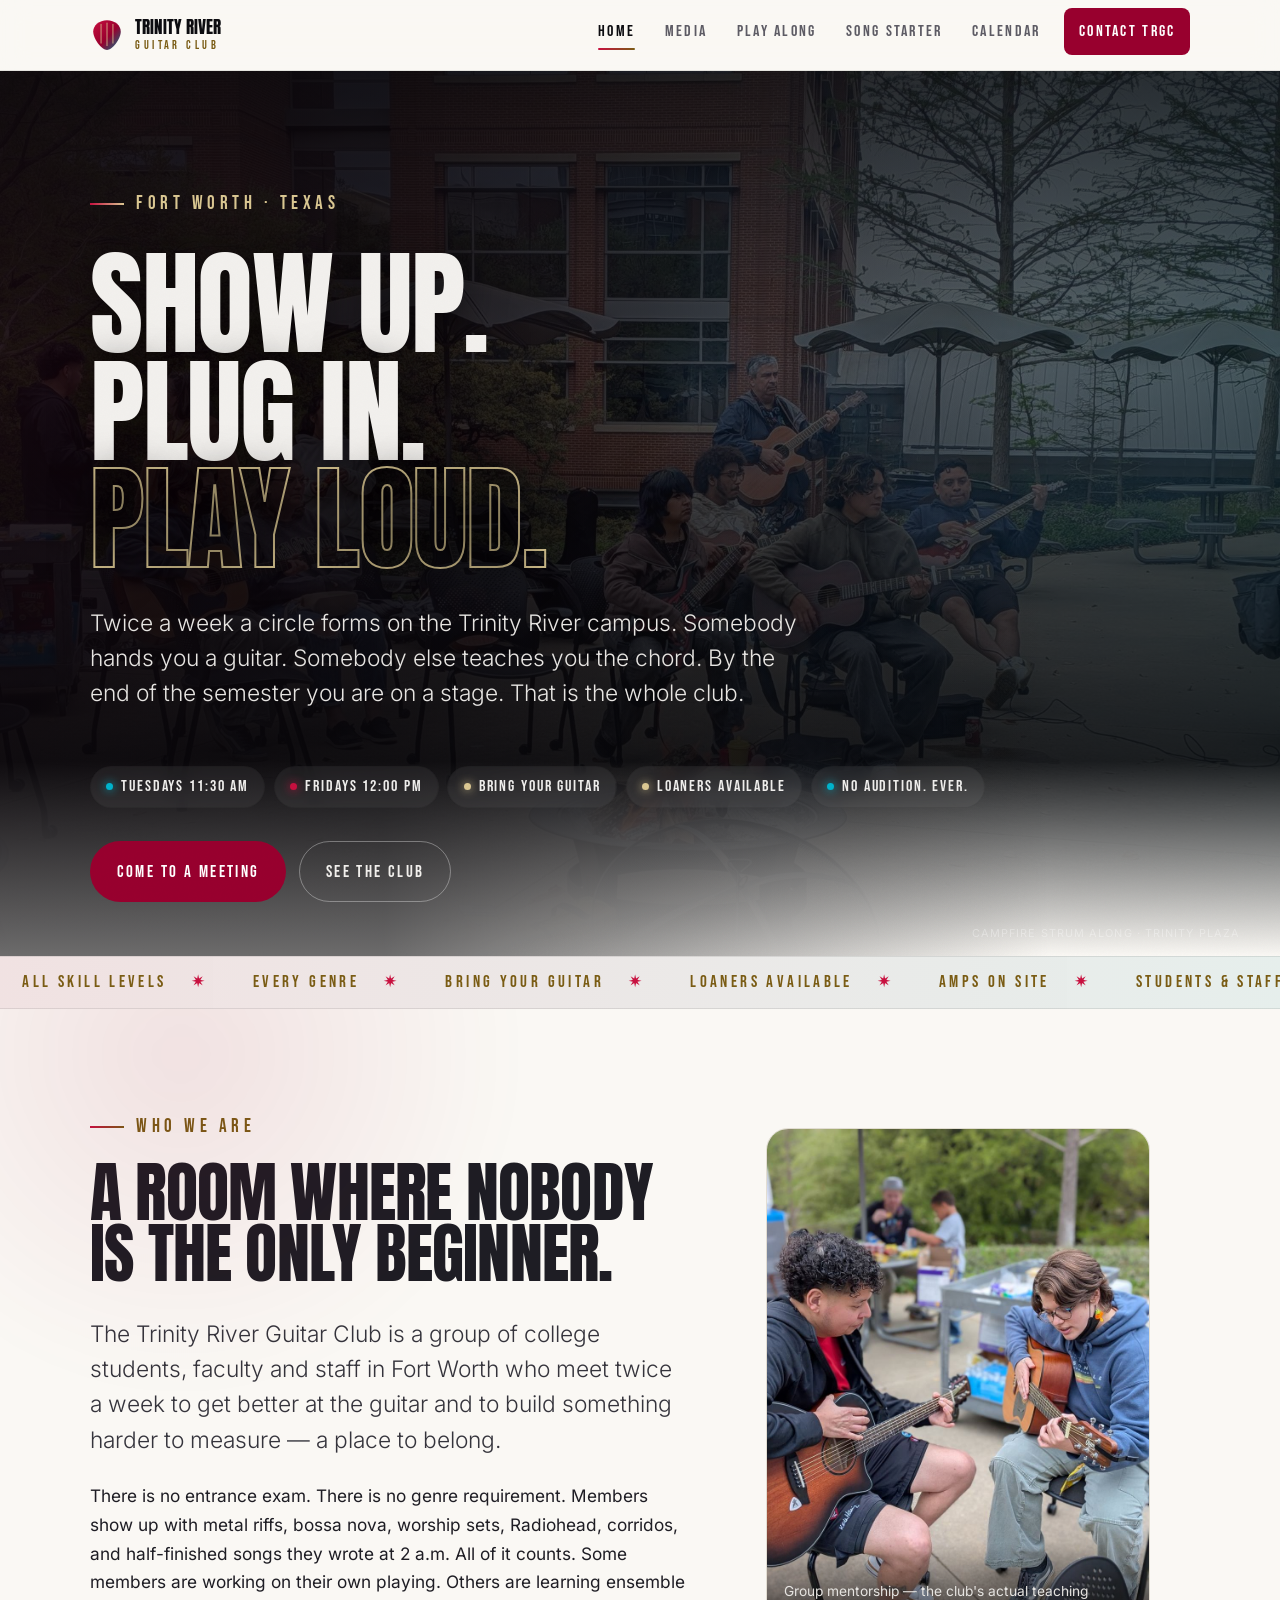
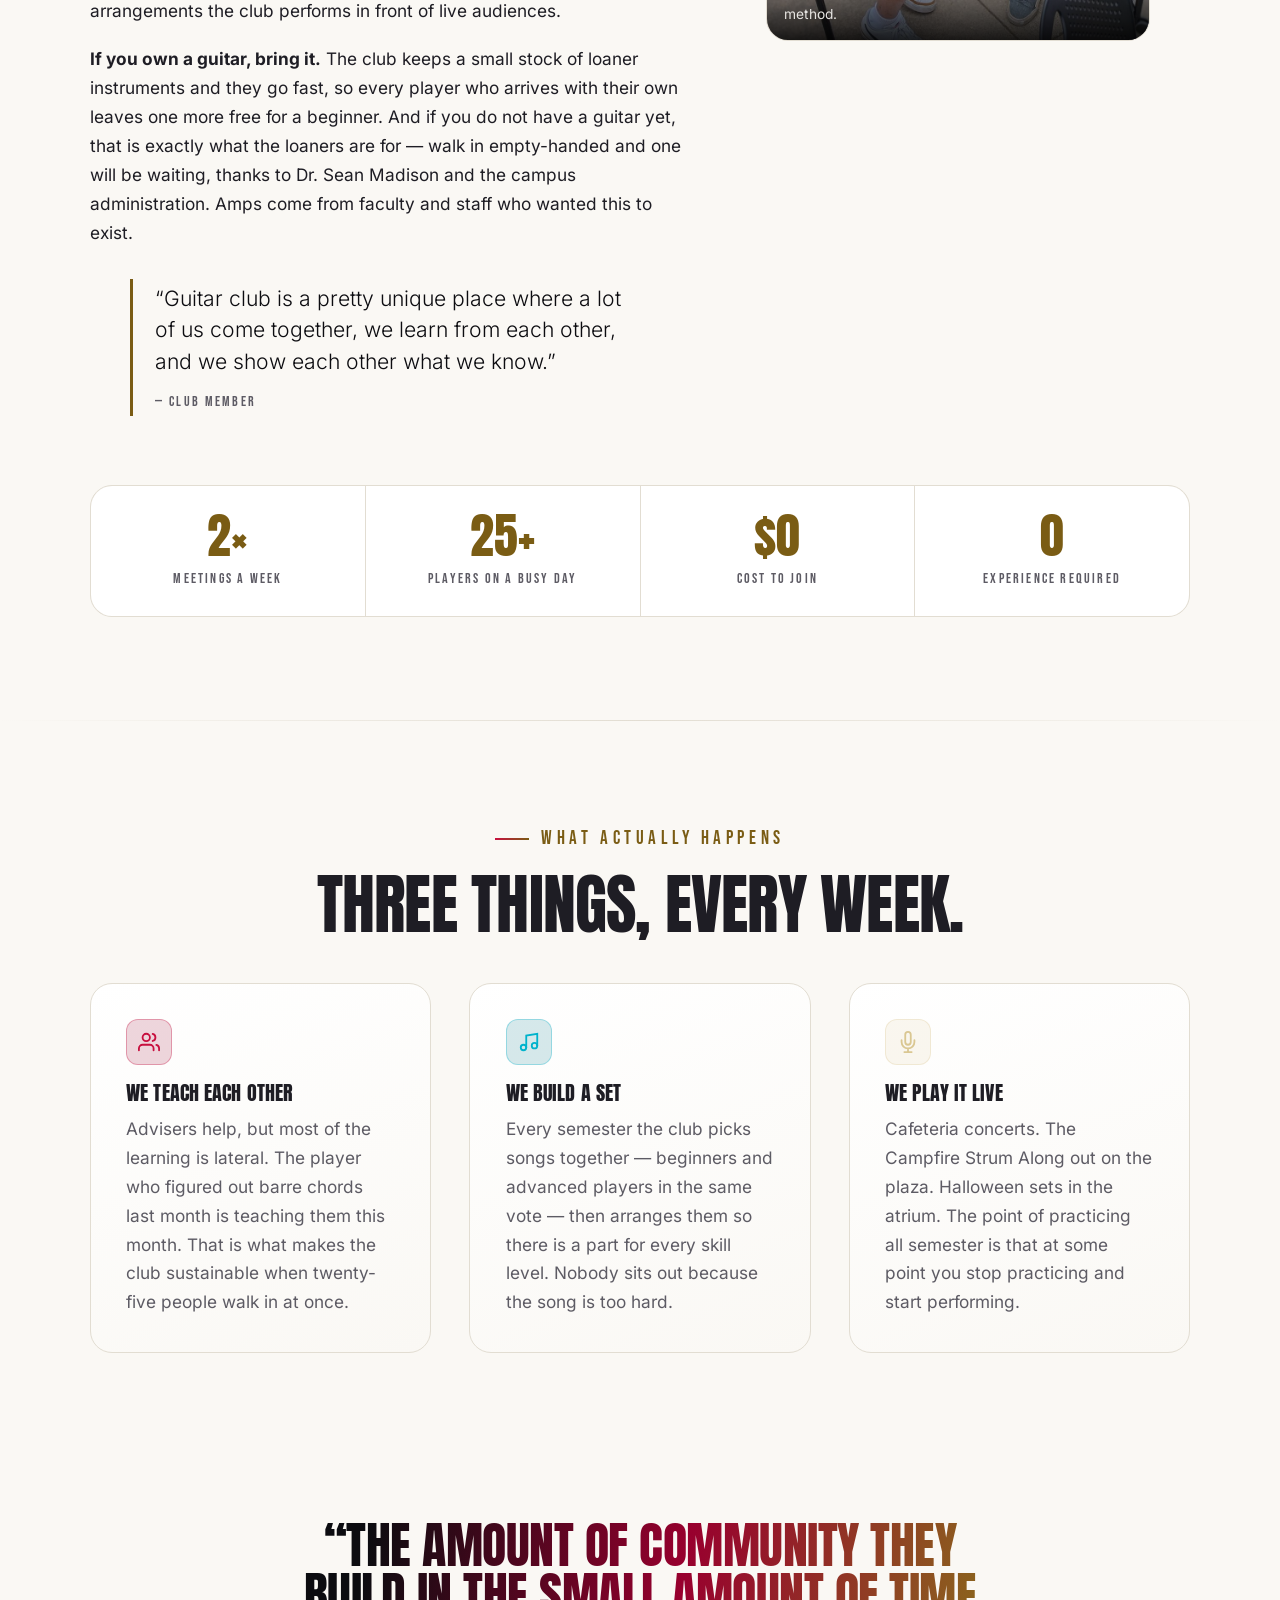
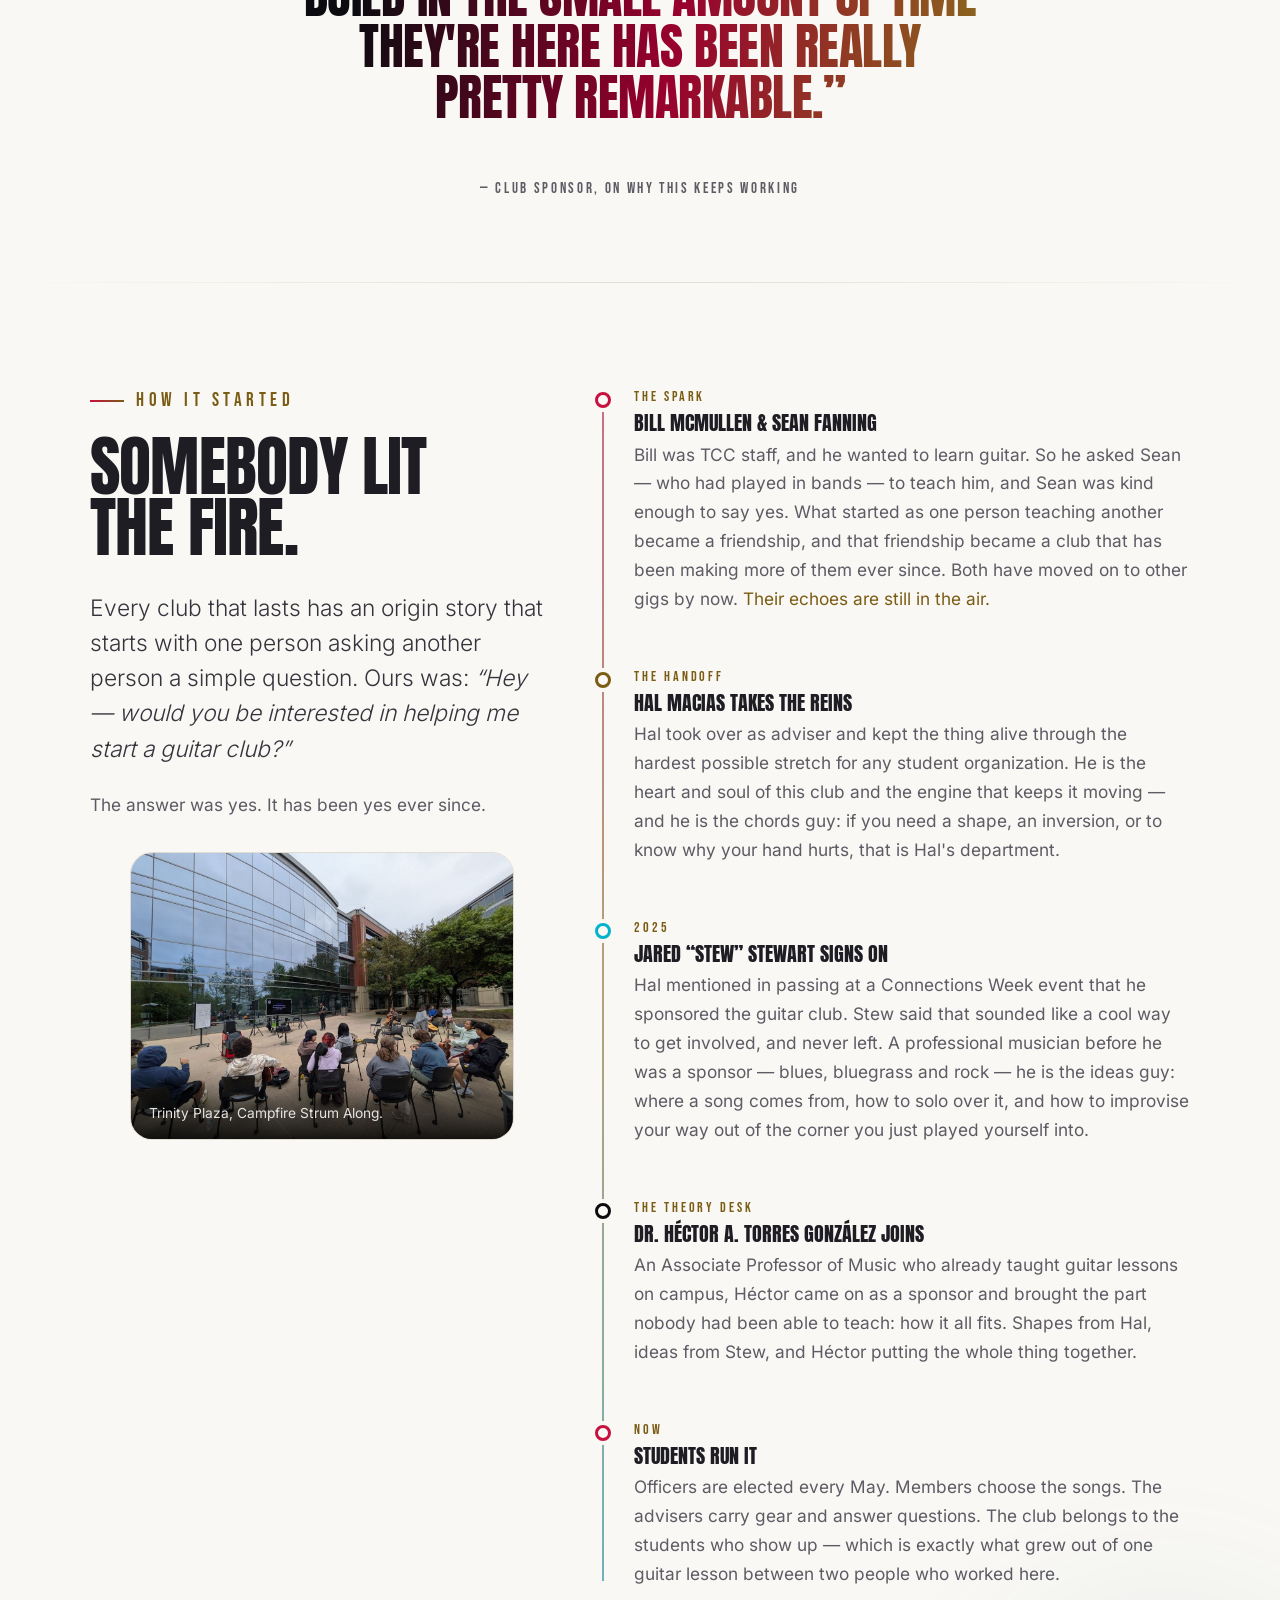
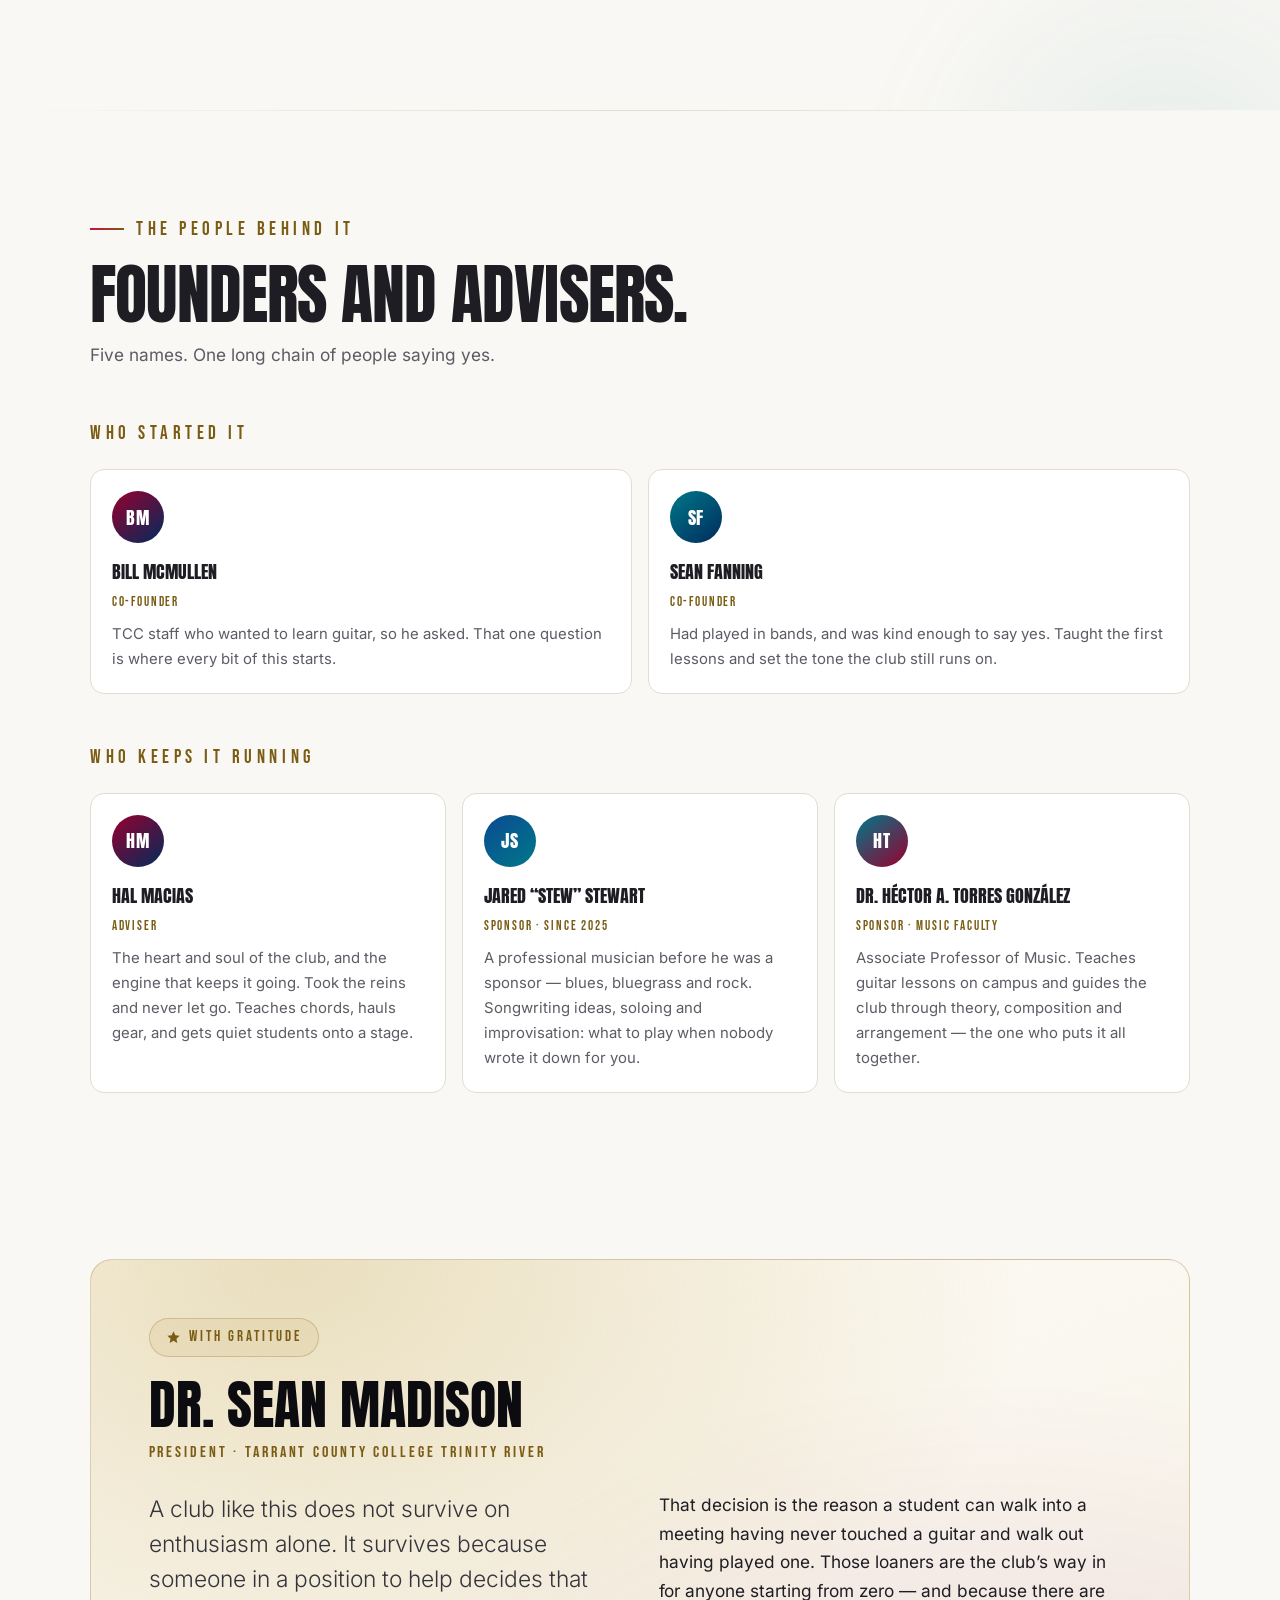
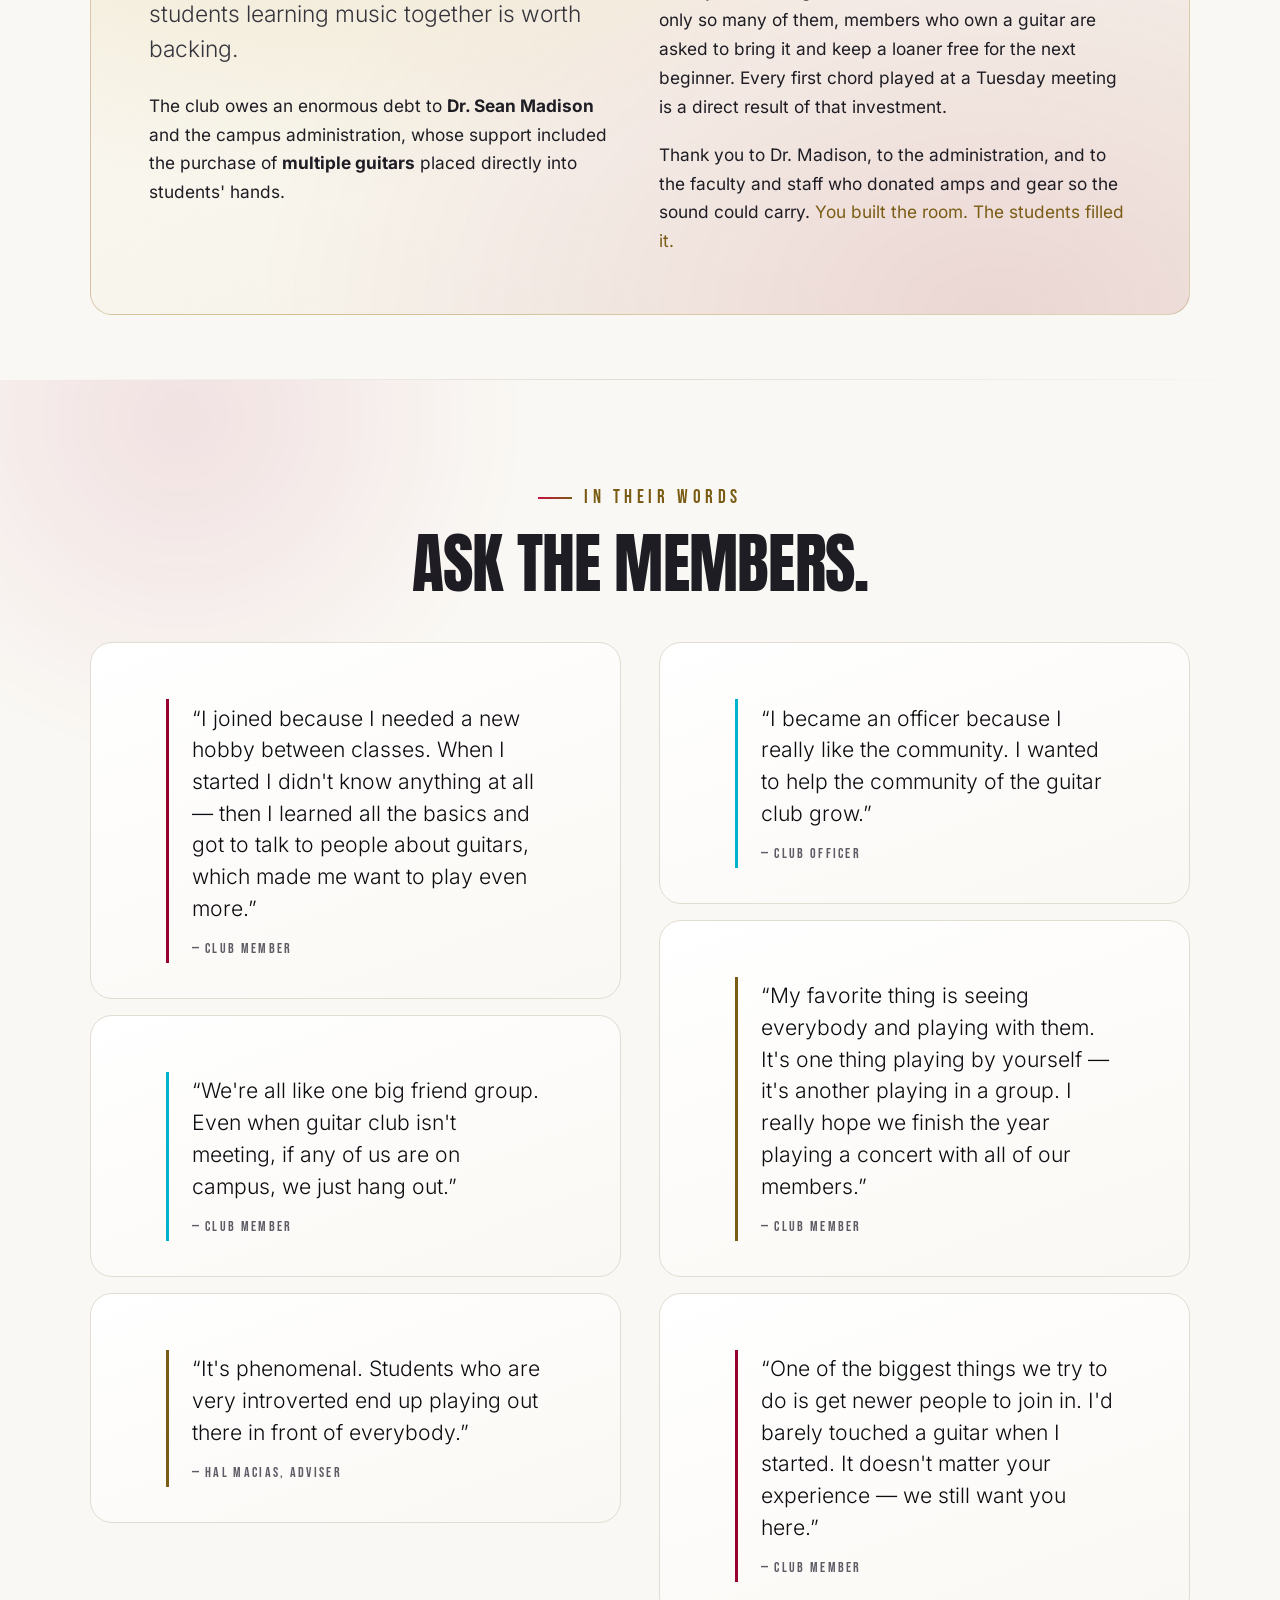
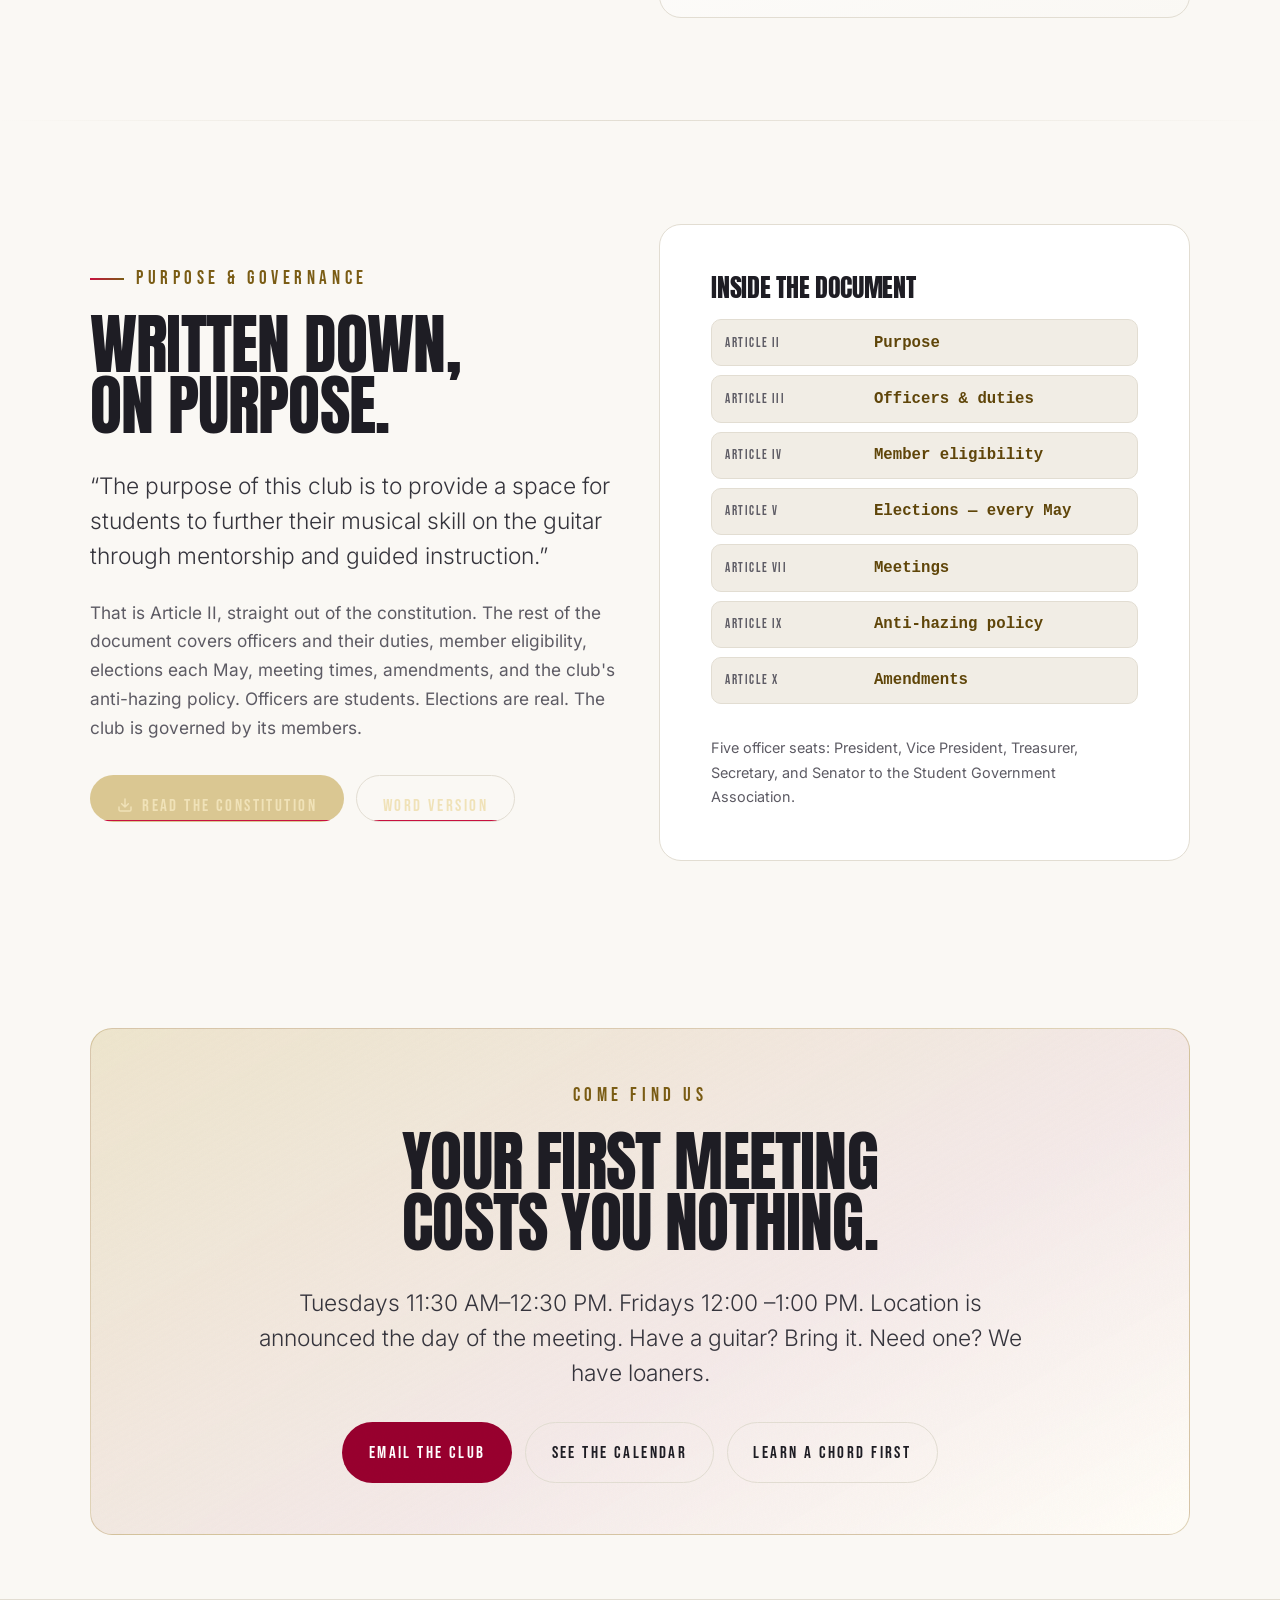
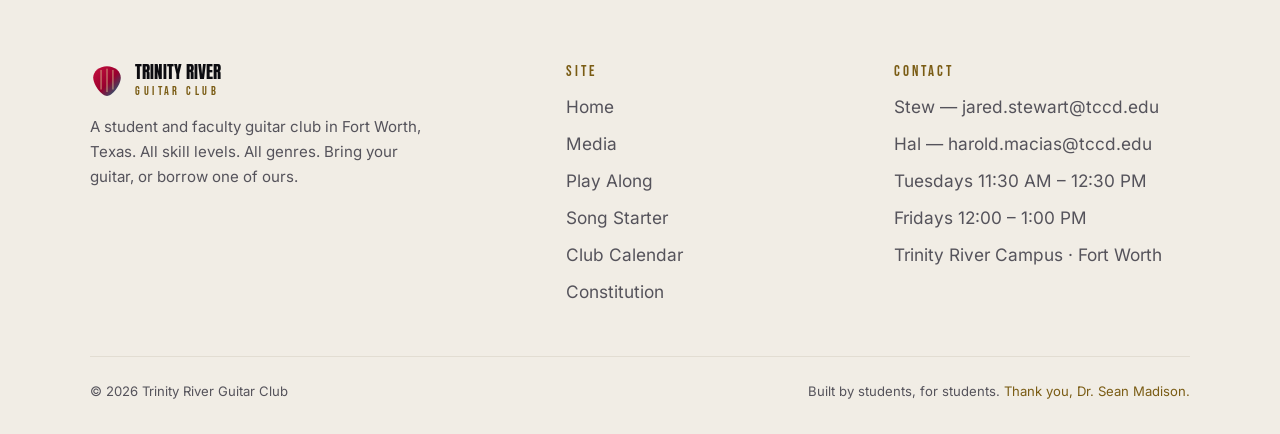
==== index.html @ 03f3a2d7 "Add files via upload" ====
<!DOCTYPE html>
<html lang="en" data-theme="daylight">
<head>
<meta charset="utf-8">
<meta name="viewport" content="width=device-width, initial-scale=1">
<title>Trinity River Guitar Club — Fort Worth, TX</title>
<meta name="description" content="A Fort Worth college guitar club built on community. Two meetings a week, every skill level and every genre welcome. Bring your guitar if you have one; loaners available if you do not. Show up. Plug in. Play.">
<meta name="theme-color" content="#0a0a0c">
<link rel="canonical" href="https://trinityriverguitarclub.com/">
<meta property="og:type" content="website">
<meta property="og:title" content="Trinity River Guitar Club">
<meta property="og:description" content="Show up. Plug in. Play. All skill levels, all genres. Bring your guitar, or borrow one of ours.">
<meta property="og:image" content="https://trinityriverguitarclub.com/hero.jpg">
<meta property="og:url" content="https://trinityriverguitarclub.com/">
<meta name="twitter:card" content="summary_large_image">
<link rel="icon" href="favicon.svg" type="image/svg+xml">
<link rel="preload" href="anton-latin-400-normal.woff2" as="font" type="font/woff2" crossorigin>
<link rel="preload" href="inter-latin-400-normal.woff2" as="font" type="font/woff2" crossorigin>
<link rel="stylesheet" href="site.css">
<script type="application/ld+json">
{
  "@context":"https://schema.org",
  "@type":"Organization",
  "name":"Trinity River Guitar Club",
  "alternateName":"TRGC",
  "url":"https://trinityriverguitarclub.com/",
  "email":"jared.stewart@tccd.edu",
  "areaServed":"Fort Worth, Texas",
  "description":"A student and faculty guitar club in Fort Worth, Texas that meets twice weekly to build community and guitar skills."
}
</script>
</head>
<body>
<a class="skip" href="#main">Skip to content</a>

<header class="site-head">
  <div class="wrap nav">
    <a class="brand" href="index.html" aria-label="Trinity River Guitar Club home">
      <svg class="brand__mark" viewBox="0 0 40 40" aria-hidden="true">
        <defs><linearGradient id="pk" x1="0" y1="0" x2="1" y2="1">
          <stop offset="0%" stop-color="#c8103f"/><stop offset="55%" stop-color="#98002e"/><stop offset="100%" stop-color="#00788a"/>
        </linearGradient></defs>
        <path d="M20 2.5c9.2 0 16.2 6 16.2 13.3 0 9.2-10.3 21.7-16.2 21.7S3.8 25 3.8 15.8C3.8 8.5 10.8 2.5 20 2.5z" fill="url(#pk)"/>
        <g stroke="#dac792" stroke-width="1.1" opacity=".85">
          <line x1="13" y1="7" x2="13" y2="30"/><line x1="20" y1="5.5" x2="20" y2="33"/><line x1="27" y1="7" x2="27" y2="30"/>
        </g>
      </svg>
      <span class="brand__txt">
        <span class="brand__name">Trinity River</span>
        <span class="brand__sub">Guitar Club</span>
      </span>
    </a>

    <button class="nav__toggle" aria-expanded="false" aria-controls="primary-nav" aria-label="Menu">
      <span></span><span></span><span></span>
    </button>

    <ul class="nav__links" id="primary-nav">
      <li><a href="index.html" aria-current="page">Home</a></li>
      <li><a href="media.html">Media</a></li>
      <li><a href="play-along.html">Play Along</a></li>
      <li><a href="progressions.html">Song Starter</a></li>
      <li><a href="calendar.html">Calendar</a></li>
      <li class="nav__cta"><a class="btn btn--sm" href="mailto:jared.stewart@tccd.edu?subject=Trinity%20River%20Guitar%20Club">Contact TRGC</a></li>
    </ul>
  </div>
</header>

<main id="main">

<!-- ===================== HERO ===================== -->
<section class="hero grain">
  <div class="hero__media">
    <img src="hero.jpg" alt="Students seated in a circle around a fire pit on campus, playing acoustic and electric guitars together" fetchpriority="high" width="2200" height="1650">
  </div>
  <div class="hero__scrim"></div>
  <div class="wrap hero__inner">
    <p class="eyebrow">Fort Worth · Texas</p>
    <h1 class="display d1">Show up.<br>Plug in.<br><span class="stroke">Play loud.</span></h1>
    <p class="lede hero__sub">
      Twice a week a circle forms on the Trinity River campus. Somebody hands you a guitar.
      Somebody else teaches you the chord. By the end of the semester
      you are on a stage. That is the whole club.
    </p>
    <div class="hero__meta">
      <span class="chip"><span class="chip__dot"></span>Tuesdays 11:30&nbsp;AM</span>
      <span class="chip"><span class="chip__dot chip__dot--crimson"></span>Fridays 12:00&nbsp;PM</span>
      <span class="chip"><span class="chip__dot chip__dot--sand"></span>Bring your guitar</span>
      <span class="chip"><span class="chip__dot chip__dot--sand"></span>Loaners available</span>
      <span class="chip"><span class="chip__dot"></span>No audition. Ever.</span>
    </div>
    <div class="btn-row hero__cta">
      <a class="btn" href="mailto:jared.stewart@tccd.edu?subject=I%20want%20to%20join%20the%20Guitar%20Club&amp;body=Hey%20TRGC%20%E2%80%94%20I%27d%20like%20to%20come%20to%20a%20meeting.%0A%0AName%3A%0AWhat%20I%20play%20(if%20anything)%3A">Come to a meeting</a>
      <a class="btn btn--ghost" href="media.html">See the club</a>
    </div>
  </div>
  <span class="hero__credit">Campfire Strum Along · Trinity Plaza</span>
</section>

<div class="ticker" aria-hidden="true">
  <div class="ticker__track">
    <span>All skill levels</span><span>Every genre</span><span>Bring your guitar</span><span>Loaners available</span><span>Amps on site</span>
    <span>Students &amp; staff</span><span>Live shows every semester</span><span>Zero experience required</span><span>Free to join</span>
    <span>All skill levels</span><span>Every genre</span><span>Bring your guitar</span><span>Loaners available</span><span>Amps on site</span>
    <span>Students &amp; staff</span><span>Live shows every semester</span><span>Zero experience required</span><span>Free to join</span>
  </div>
</div>

<!-- ===================== WHO WE ARE ===================== -->
<section class="pad glow-crimson">
  <div class="wrap">
    <div class="grid grid-3-2" style="align-items:start">
      <div class="reveal prose">
        <p class="eyebrow">Who we are</p>
        <h2 class="display d2">A room where nobody<br>is the only beginner.</h2>
        <p class="lede mt2">
          The Trinity River Guitar Club is a group of college students, faculty and staff in Fort Worth
          who meet twice a week to get better at the guitar and to build something harder to
          measure — a place to belong.
        </p>
        <p>
          There is no entrance exam. There is no genre requirement. Members show up with metal riffs,
          bossa nova, worship sets, Radiohead, corridos, and half-finished songs they wrote at 2&nbsp;a.m.
          All of it counts. Some members are working on their own playing. Others are learning ensemble
          arrangements the club performs in front of live audiences.
        </p>
        <p>
          <strong>If you own a guitar, bring it.</strong> The club keeps a small stock of loaner
          instruments and they go fast, so every player who arrives with their own leaves one more
          free for a beginner. And if you do not have a guitar yet, that is exactly what the loaners
          are for — walk in empty-handed and one will be waiting, thanks to Dr.&nbsp;Sean Madison and
          the campus administration. Amps come from faculty and staff who wanted this to exist.
        </p>
        <blockquote class="quote quote--sand mt2">
          “Guitar club is a pretty unique place where a lot of us come together, we learn from each other,
          and we show each other what we know.”
          <cite>— Club member</cite>
        </blockquote>
      </div>

      <div class="reveal dly1">
        <figure class="figure figure--tall sticky-md">
          <img src="story-teach.jpg" alt="Two students sitting side by side, one showing the other a chord shape on an acoustic guitar" loading="lazy" width="1050" height="1400">
          <figcaption>Group mentorship — the club's actual teaching method.</figcaption>
        </figure>
      </div>
    </div>

    <div class="stats mt3 reveal">
      <div class="stat"><div class="stat__num">2×</div><div class="stat__lbl">Meetings a week</div></div>
      <div class="stat"><div class="stat__num">25+</div><div class="stat__lbl">Players on a busy day</div></div>
      <div class="stat"><div class="stat__num">$0</div><div class="stat__lbl">Cost to join</div></div>
      <div class="stat"><div class="stat__num">0</div><div class="stat__lbl">Experience required</div></div>
    </div>
  </div>
</section>

<hr class="rule">

<!-- ===================== WHAT HAPPENS ===================== -->
<section class="pad">
  <div class="wrap">
    <div class="center reveal" style="max-width:64ch;margin-inline:auto">
      <p class="eyebrow eyebrow--center">What actually happens</p>
      <h2 class="display d2">Three things, every week.</h2>
    </div>

    <div class="grid grid-3 mt3">
      <article class="card reveal">
        <div class="card__ico" aria-hidden="true">
          <svg width="22" height="22" viewBox="0 0 24 24" fill="none" stroke="currentColor" stroke-width="2" stroke-linecap="round"><path d="M17 21v-2a4 4 0 0 0-4-4H5a4 4 0 0 0-4 4v2"/><circle cx="9" cy="7" r="4"/><path d="M23 21v-2a4 4 0 0 0-3-3.87M16 3.13a4 4 0 0 1 0 7.75"/></svg>
        </div>
        <h3>We teach each other</h3>
        <p class="dim">
          Advisers help, but most of the learning is lateral. The player who figured out barre chords
          last month is teaching them this month. That is what makes the club sustainable when
          twenty-five people walk in at once.
        </p>
      </article>

      <article class="card reveal dly1">
        <div class="card__ico card__ico--teal" aria-hidden="true">
          <svg width="22" height="22" viewBox="0 0 24 24" fill="none" stroke="currentColor" stroke-width="2" stroke-linecap="round"><path d="M9 18V5l12-2v13"/><circle cx="6" cy="18" r="3"/><circle cx="18" cy="16" r="3"/></svg>
        </div>
        <h3>We build a set</h3>
        <p class="dim">
          Every semester the club picks songs together — beginners and advanced players in the same
          vote — then arranges them so there is a part for every skill level. Nobody sits out because
          the song is too hard.
        </p>
      </article>

      <article class="card reveal dly2">
        <div class="card__ico card__ico--sand" aria-hidden="true">
          <svg width="22" height="22" viewBox="0 0 24 24" fill="none" stroke="currentColor" stroke-width="2" stroke-linecap="round"><path d="M12 1a3 3 0 0 0-3 3v8a3 3 0 0 0 6 0V4a3 3 0 0 0-3-3z"/><path d="M19 10v2a7 7 0 0 1-14 0v-2M12 19v4M8 23h8"/></svg>
        </div>
        <h3>We play it live</h3>
        <p class="dim">
          Cafeteria concerts. The Campfire Strum Along out on the plaza. Halloween sets in the atrium.
          The point of practicing all semester is that at some point you stop practicing and start
          performing.
        </p>
      </article>
    </div>
  </div>
</section>

<!-- ===================== PULL QUOTE ===================== -->
<section class="pad-sm">
  <div class="wrap wrap--narrow center reveal">
    <p class="pullquote">
      “The amount of community they build in the small amount of time they're here has been
      really pretty remarkable.”
    </p>
    <p class="dim mt2" style="font-family:var(--font-label);letter-spacing:.18em;text-transform:uppercase;font-size:.92rem">
      — Club sponsor, on why this keeps working
    </p>
  </div>
</section>

<hr class="rule">

<!-- ===================== ORIGIN STORY ===================== -->
<section class="pad glow-teal">
  <div class="wrap">
    <div class="grid grid-2-3" style="align-items:start">
      <div class="reveal">
        <p class="eyebrow">How it started</p>
        <h2 class="display d2">Somebody lit<br>the fire.</h2>
        <p class="lede mt2">
          Every club that lasts has an origin story that starts with one person asking another person
          a simple question. Ours was: <em>“Hey — would you be interested in helping me start a guitar club?”</em>
        </p>
        <p class="dim">
          The answer was yes. It has been yes ever since.
        </p>
        <figure class="figure figure--wide mt2">
          <img src="story-plaza.jpg" alt="Wide view of the guitar club gathered in a circle of chairs outside a glass campus building at dusk" loading="lazy" width="1800" height="1350">
          <figcaption>Trinity Plaza, Campfire Strum Along.</figcaption>
        </figure>
      </div>

      <div class="reveal dly1">
        <ol class="timeline">
          <li>
            <span class="timeline__yr">The spark</span>
            <h3>Bill McMullen &amp; Sean Fanning</h3>
            <p class="dim">
              Bill was TCC staff, and he wanted to learn guitar. So he asked Sean — who had played
              in bands — to teach him, and Sean was kind enough to say yes. What started as one person
              teaching another became a friendship, and that friendship became a club that has been
              making more of them ever since. Both have moved on to other gigs by now.
              <span class="sand">Their echoes are still in the air.</span>
            </p>
          </li>
          <li>
            <span class="timeline__yr">The handoff</span>
            <h3>Hal Macias takes the reins</h3>
            <p class="dim">
              Hal took over as adviser and kept the thing alive through the hardest possible stretch for
              any student organization. He is the heart and soul of this club and the engine that keeps
              it moving — and he is the chords guy: if you need a shape, an inversion, or to know why
              your hand hurts, that is Hal's department.
            </p>
          </li>
          <li>
            <span class="timeline__yr">2025</span>
            <h3>Jared “Stew” Stewart signs on</h3>
            <p class="dim">
              Hal mentioned in passing at a Connections Week event that he sponsored the guitar club.
              Stew said that sounded like a cool way to get involved, and never left. A professional
              musician before he was a sponsor — blues, bluegrass and rock — he is the ideas guy:
              where a song comes from, how to solo over it, and how to improvise your way out of the
              corner you just played yourself into.
            </p>
          </li>
          <li>
            <span class="timeline__yr">The theory desk</span>
            <h3>Dr. Héctor A. Torres González joins</h3>
            <p class="dim">
              An Associate Professor of Music who already taught guitar lessons on campus, Héctor came
              on as a sponsor and brought the part nobody had been able to teach: how it all fits.
              Shapes from Hal, ideas from Stew, and Héctor putting the whole thing together.
            </p>
          </li>
          <li>
            <span class="timeline__yr">Now</span>
            <h3>Students run it</h3>
            <p class="dim">
              Officers are elected every May. Members choose the songs. The advisers carry gear and
              answer questions. The club belongs to the students who show up — which is exactly what
              grew out of one guitar lesson between two people who worked here.
            </p>
          </li>
        </ol>
      </div>
    </div>
  </div>
</section>

<hr class="rule">

<!-- ===================== PEOPLE ===================== -->
<section class="pad">
  <div class="wrap">
    <div class="reveal" style="max-width:60ch">
      <p class="eyebrow">The people behind it</p>
      <h2 class="display d2">Founders and advisers.</h2>
      <p class="dim mt1">Five names. One long chain of people saying yes.</p>
    </div>

    <p class="eyebrow eyebrow--plain mt3 reveal">Who started it</p>
    <div class="people reveal">
      <div class="person">
        <div class="person__initials">BM</div>
        <div class="person__name">Bill McMullen</div>
        <div class="person__role">Co-founder</div>
        <p>TCC staff who wanted to learn guitar, so he asked. That one question is where every bit of this starts.</p>
      </div>
      <div class="person">
        <div class="person__initials">SF</div>
        <div class="person__name">Sean Fanning</div>
        <div class="person__role">Co-founder</div>
        <p>Had played in bands, and was kind enough to say yes. Taught the first lessons and set the tone the club still runs on.</p>
      </div>
    </div>

    <p class="eyebrow eyebrow--plain mt3 reveal">Who keeps it running</p>
    <div class="people people--3 reveal">
      <div class="person">
        <div class="person__initials">HM</div>
        <div class="person__name">Hal Macias</div>
        <div class="person__role">Adviser</div>
        <p>The heart and soul of the club, and the engine that keeps it going. Took the reins and never let go. Teaches chords, hauls gear, and gets quiet students onto a stage.</p>
      </div>
      <div class="person">
        <div class="person__initials">JS</div>
        <div class="person__name">Jared “Stew” Stewart</div>
        <div class="person__role">Sponsor · since 2025</div>
        <p>A professional musician before he was a sponsor — blues, bluegrass and rock. Songwriting ideas, soloing and improvisation: what to play when nobody wrote it down for you.</p>
      </div>
      <div class="person">
        <div class="person__initials">HT</div>
        <div class="person__name">Dr. Héctor A. Torres González</div>
        <div class="person__role">Sponsor · music faculty</div>
        <p>Associate Professor of Music. Teaches guitar lessons on campus and guides the club through theory, composition and arrangement — the one who puts it all together.</p>
      </div>
    </div>
  </div>
</section>

<!-- ===================== GRATITUDE ===================== -->
<section class="pad-sm">
  <div class="wrap">
    <div class="thanks grain reveal">
      <div class="thanks__badge">
        <svg width="15" height="15" viewBox="0 0 24 24" fill="currentColor" aria-hidden="true"><path d="M12 2l2.9 6.3 6.9.8-5.1 4.7 1.4 6.8L12 17.3 5.9 20.6l1.4-6.8L2.2 9.1l6.9-.8L12 2z"/></svg>
        With gratitude
      </div>
      <h2 class="thanks__name">Dr. Sean Madison</h2>
      <p class="thanks__role">President · Tarrant County College Trinity River</p>

      <div class="grid grid-2" style="align-items:start">
        <div class="prose">
          <p class="lede">
            A club like this does not survive on enthusiasm alone. It survives because someone in a
            position to help decides that students learning music together is worth backing.
          </p>
          <p>
            The club owes an enormous debt to <strong>Dr. Sean Madison</strong> and the campus
            administration, whose support included the purchase of <strong>multiple guitars</strong>
            placed directly into students' hands.
          </p>
        </div>
        <div class="prose">
          <p>
            That decision is the reason a student can walk into a meeting having never touched a guitar
            and walk out having played one. Those loaners are the club’s way in for anyone starting from
            zero — and because there are only so many of them, members who own a guitar are asked to bring
            it and keep a loaner free for the next beginner. Every first chord played at a Tuesday meeting
            is a direct result of that investment.
          </p>
          <p class="mb0">
            Thank you to Dr. Madison, to the administration, and to the faculty and staff who donated
            amps and gear so the sound could carry. <span class="sand">You built the room. The students filled it.</span>
          </p>
        </div>
      </div>
    </div>
  </div>
</section>

<hr class="rule">

<!-- ===================== VOICES ===================== -->
<section class="pad glow-crimson">
  <div class="wrap">
    <div class="center reveal" style="max-width:60ch;margin-inline:auto">
      <p class="eyebrow eyebrow--center">In their words</p>
      <h2 class="display d2">Ask the members.</h2>
    </div>

    <div class="grid grid-2 mt3" style="align-items:start">
      <div class="reveal">
        <div class="card card--flat">
          <blockquote class="quote mb0">
            “I joined because I needed a new hobby between classes. When I started I didn't know anything
            at all — then I learned all the basics and got to talk to people about guitars, which made me
            want to play even more.”
            <cite>— Club member</cite>
          </blockquote>
        </div>
        <div class="card card--flat mt1">
          <blockquote class="quote quote--teal mb0">
            “We're all like one big friend group. Even when guitar club isn't meeting, if any of us are on
            campus, we just hang out.”
            <cite>— Club member</cite>
          </blockquote>
        </div>
        <div class="card card--flat mt1">
          <blockquote class="quote quote--sand mb0">
            “It's phenomenal. Students who are very introverted end up playing out there in front of
            everybody.”
            <cite>— Hal Macias, adviser</cite>
          </blockquote>
        </div>
      </div>

      <div class="reveal dly1">
        <div class="card card--flat">
          <blockquote class="quote quote--teal mb0">
            “I became an officer because I really like the community. I wanted to help the community of
            the guitar club grow.”
            <cite>— Club officer</cite>
          </blockquote>
        </div>
        <div class="card card--flat mt1">
          <blockquote class="quote quote--sand mb0">
            “My favorite thing is seeing everybody and playing with them. It's one thing playing by
            yourself — it's another playing in a group. I really hope we finish the year playing a
            concert with all of our members.”
            <cite>— Club member</cite>
          </blockquote>
        </div>
        <div class="card card--flat mt1">
          <blockquote class="quote mb0">
            “One of the biggest things we try to do is get newer people to join in. I'd barely touched a
            guitar when I started. It doesn't matter your experience — we still want you here.”
            <cite>— Club member</cite>
          </blockquote>
        </div>
      </div>
    </div>
  </div>
</section>

<hr class="rule">

<!-- ===================== PURPOSE / CONSTITUTION ===================== -->
<section class="pad">
  <div class="wrap">
    <div class="grid grid-2" style="align-items:center">
      <div class="reveal prose">
        <p class="eyebrow">Purpose &amp; governance</p>
        <h2 class="display d2">Written down,<br>on purpose.</h2>
        <p class="lede mt2">
          “The purpose of this club is to provide a space for students to further their musical skill on
          the guitar through mentorship and guided instruction.”
        </p>
        <p class="dim">
          That is Article II, straight out of the constitution. The rest of the document covers officers
          and their duties, member eligibility, elections each May, meeting times, amendments, and the
          club's anti-hazing policy. Officers are students. Elections are real. The club is governed by
          its members.
        </p>
        <div class="btn-row mt2">
          <a class="btn btn--sand" href="trgc-constitution.pdf" target="_blank" rel="noopener">
            <svg width="16" height="16" viewBox="0 0 24 24" fill="none" stroke="currentColor" stroke-width="2.2" stroke-linecap="round" aria-hidden="true"><path d="M21 15v4a2 2 0 0 1-2 2H5a2 2 0 0 1-2-2v-4M7 10l5 5 5-5M12 15V3"/></svg>
            Read the constitution
          </a>
          <a class="btn btn--ghost" href="trgc-constitution.docx">Word version</a>
        </div>
      </div>

      <div class="reveal dly1">
        <div class="panel panel--outline">
          <h3 class="display d4" style="margin-bottom:1.2rem">Inside the document</h3>
          <div class="grid" style="gap:.55rem">
            <div class="prog"><span class="prog__name">Article II</span><span class="prog__chords">Purpose</span></div>
            <div class="prog"><span class="prog__name">Article III</span><span class="prog__chords">Officers &amp; duties</span></div>
            <div class="prog"><span class="prog__name">Article IV</span><span class="prog__chords">Member eligibility</span></div>
            <div class="prog"><span class="prog__name">Article V</span><span class="prog__chords">Elections — every May</span></div>
            <div class="prog"><span class="prog__name">Article VII</span><span class="prog__chords">Meetings</span></div>
            <div class="prog"><span class="prog__name">Article IX</span><span class="prog__chords">Anti-hazing policy</span></div>
            <div class="prog"><span class="prog__name">Article X</span><span class="prog__chords">Amendments</span></div>
          </div>
          <p class="dim mt2 mb0" style="font-size:.9rem">
            Five officer seats: President, Vice President, Treasurer, Secretary, and Senator to the
            Student Government Association.
          </p>
        </div>
      </div>
    </div>
  </div>
</section>

<!-- ===================== JOIN CTA ===================== -->
<section class="pad-sm">
  <div class="wrap">
    <div class="panel panel--sand grain center reveal">
      <p class="eyebrow eyebrow--center eyebrow--plain">Come find us</p>
      <h2 class="display d2">Your first meeting<br>costs you nothing.</h2>
      <p class="lede mt2" style="max-width:56ch;margin-inline:auto">
        Tuesdays 11:30&nbsp;AM–12:30&nbsp;PM. Fridays 12:00&nbsp;–1:00&nbsp;PM. Location is announced the
        day of the meeting. Have a guitar? Bring it. Need one? We have loaners.
      </p>
      <div class="btn-row mt2" style="justify-content:center">
        <a class="btn" href="mailto:jared.stewart@tccd.edu?subject=I%20want%20to%20join%20the%20Guitar%20Club">Email the club</a>
        <a class="btn btn--ghost" href="calendar.html">See the calendar</a>
        <a class="btn btn--ghost" href="play-along.html">Learn a chord first</a>
      </div>
    </div>
  </div>
</section>

</main>

<footer class="site-foot">
  <div class="wrap">
    <div class="foot__grid foot">
      <div>
        <a class="brand" href="index.html" style="margin-bottom:1rem">
          <svg class="brand__mark" viewBox="0 0 40 40" aria-hidden="true">
            <defs><linearGradient id="pk2" x1="0" y1="0" x2="1" y2="1">
              <stop offset="0%" stop-color="#c8103f"/><stop offset="55%" stop-color="#98002e"/><stop offset="100%" stop-color="#00788a"/>
            </linearGradient></defs>
            <path d="M20 2.5c9.2 0 16.2 6 16.2 13.3 0 9.2-10.3 21.7-16.2 21.7S3.8 25 3.8 15.8C3.8 8.5 10.8 2.5 20 2.5z" fill="url(#pk2)"/>
            <g stroke="#dac792" stroke-width="1.1" opacity=".85">
              <line x1="13" y1="7" x2="13" y2="30"/><line x1="20" y1="5.5" x2="20" y2="33"/><line x1="27" y1="7" x2="27" y2="30"/>
            </g>
          </svg>
          <span class="brand__txt">
            <span class="brand__name">Trinity River</span>
            <span class="brand__sub">Guitar Club</span>
          </span>
        </a>
        <p class="dim" style="max-width:38ch;font-size:.94rem">
          A student and faculty guitar club in Fort Worth, Texas. All skill levels. All genres.
          Bring your guitar, or borrow one of ours.
        </p>
      </div>
      <div>
        <h4>Site</h4>
        <ul>
          <li><a href="index.html">Home</a></li>
          <li><a href="media.html">Media</a></li>
          <li><a href="play-along.html">Play Along</a></li>
          <li><a href="progressions.html">Song Starter</a></li>
          <li><a href="calendar.html">Club Calendar</a></li>
          <li><a href="trgc-constitution.pdf">Constitution</a></li>
        </ul>
      </div>
      <div>
        <h4>Contact</h4>
        <ul>
          <li>Stew &mdash; <a href="mailto:jared.stewart@tccd.edu">jared.stewart@tccd.edu</a></li>
          <li>Hal &mdash; <a href="mailto:harold.macias@tccd.edu">harold.macias@tccd.edu</a></li>
          <li><span class="dim">Tuesdays 11:30 AM – 12:30 PM</span></li>
          <li><span class="dim">Fridays 12:00 – 1:00 PM</span></li>
          <li><span class="dim">Trinity River Campus · Fort Worth</span></li>
        </ul>
      </div>
    </div>
    <div class="foot__bottom">
      <span>© <span data-year>2026</span> Trinity River Guitar Club</span>
      <span>Built by students, for students. <span class="sand">Thank you, Dr. Sean Madison.</span></span>
    </div>
  </div>
</footer>

<script src="site.js" defer></script>
</body>
</html>
---- site.css ----
/* =========================================================
   Trinity River Guitar Club — site.css
   Palette derived from the institutional brand deck:
     crimson #98002e · teal #00788a · navy #002b5c · sand #dac792
   ========================================================= */

/* ---------- 0. Self-hosted fonts (no third-party requests) ---------- */
@font-face{ font-family:"Anton"; src:url("anton-latin-400-normal.woff2") format("woff2"); font-weight:400; font-style:normal; font-display:swap; }
@font-face{ font-family:"Bebas Neue"; src:url("bebas-neue-latin-400-normal.woff2") format("woff2"); font-weight:400; font-style:normal; font-display:swap; }
@font-face{ font-family:"Inter"; src:url("inter-latin-300-normal.woff2") format("woff2"); font-weight:300; font-style:normal; font-display:swap; }
@font-face{ font-family:"Inter"; src:url("inter-latin-400-normal.woff2") format("woff2"); font-weight:400; font-style:normal; font-display:swap; }
@font-face{ font-family:"Inter"; src:url("inter-latin-500-normal.woff2") format("woff2"); font-weight:500; font-style:normal; font-display:swap; }
@font-face{ font-family:"Inter"; src:url("inter-latin-600-normal.woff2") format("woff2"); font-weight:600; font-style:normal; font-display:swap; }
@font-face{ font-family:"Inter"; src:url("inter-latin-700-normal.woff2") format("woff2"); font-weight:700; font-style:normal; font-display:swap; }

/* ---------- 1. Tokens ---------- */
:root{

  --crimson:    #98002e;
  --crimson-lt: #c8103f;
  --crimson-gl: rgba(200,16,63,.35);

  --teal:       #00788a;
  --teal-lt:    #00b3cc;

  --navy:       #002b5c;
  --navy-lt:    #0b4a91;

  --sand:       #dac792;
  --sand-lt:    #f0e2b8;


  --radius:     14px;
  --radius-lg:  22px;
  --maxw:       1180px;
  --gutter:     clamp(1.1rem, 4vw, 2.5rem);

  --font-display: "Anton", "Arial Narrow", "Helvetica Neue", Impact, sans-serif;
  --font-label:   "Bebas Neue", "Arial Narrow", sans-serif;
  --font-body:    "Inter", -apple-system, BlinkMacSystemFont, "Segoe UI", Roboto, sans-serif;
  --font-mono:    ui-monospace, "SF Mono", "JetBrains Mono", Menlo, Consolas, monospace;

  --ease: cubic-bezier(.22,.61,.36,1);
}

/* =========================================================
   THEME LAYER
   Set data-theme on <html>: midnight | charcoal | split | daylight
   Everything below is colour only. Layout never changes.
   ========================================================= */

/* ---- MIDNIGHT (near-black) ---- */
:root, [data-theme="midnight"]{
  --page:#0a0a0c; --page-solid:#0a0a0c; --surface:#121216; --surface-2:#1a1a20;
  --line:#2a2a33; --line-soft:rgba(255,255,255,.09); --line-hover:#3a3a46;
  --text:#e8e6e3; --text-strong:#ffffff; --text-soft:#dedcd9; --text-dim:#a3a19e; --text-faint:#6f6d6b;
  --accent-label:#dac792; --accent-code:#f0e2b8;
  --head-bg:rgba(10,10,12,.72); --head-bg-solid:rgba(10,10,12,.94); --hover-bg:rgba(255,255,255,.05);
  --glow-c:rgba(152,0,46,.34); --glow-t:rgba(0,120,138,.30);
  --grain-op:.16; --grain-blend:overlay;
  --ticker-bg:linear-gradient(90deg,rgba(152,0,46,.16),rgba(0,120,138,.14));
  --panel-bg:linear-gradient(150deg,rgba(152,0,46,.13),rgba(0,120,138,.10) 55%,rgba(18,18,22,.9));
  --panel-sand-bg:linear-gradient(150deg,rgba(218,199,146,.14),rgba(152,0,46,.10) 60%,rgba(18,18,22,.92));
  --panel-sand-bd:rgba(218,199,146,.26);
  --thanks-bg:radial-gradient(ellipse at 18% 0%, rgba(218,199,146,.20), transparent 58%),
              radial-gradient(ellipse at 82% 100%, rgba(152,0,46,.28), transparent 58%),
              linear-gradient(160deg,#16121a,#0a0a0c);
  --highlight-tint:rgba(218,199,146,.10);
  --pullquote-bg:linear-gradient(100deg,#fff 10%,#dac792 55%,#c8103f 100%);
  --code-bg:#08080a;
  --foot-bg:#070709; --foot-text:#a3a19e; --foot-strong:#ffffff; --foot-accent:#dac792; --foot-line:#2a2a33;
  --dg-nut:#dac792; --dg-fret:#3a3a44; --dg-string:#4a4a55; --dg-barre:#98002e;
  --dg-dot:#c8103f; --dg-mute:#77757a; --dg-open:#00b3cc; --dg-finger:#ffffff;
  --cof-maj:#1b1b21; --cof-maj-core:#3d1a26; --cof-maj-sel:#98002e;
  --cof-min:#141419; --cof-min-core:#16333a; --cof-min-sel:#00788a;
  --cof-txt:#cfcdca; --cof-txt-core:#f0e2b8; --cof-txt-sel:#ffffff; --cof-txt-min:#9c9a97;
  --cof-hub:#0a0a0c; --cof-hub-line:#2a2a33; --cof-hub-lbl:#6f6d6b; --cof-gap:#0a0a0c; --accent-teal:#00b3cc;
}

/* ---- CHARCOAL (same mood, lifted off black) ---- */
[data-theme="charcoal"]{
  --page:#17171d; --page-solid:#17171d; --surface:#23232b; --surface-2:#2e2e38;
  --line:#3e3e4b; --line-soft:rgba(255,255,255,.13); --line-hover:#57576c;
  --text:#f2f0ed; --text-strong:#ffffff; --text-soft:#e7e4e0; --text-dim:#bab7b2; --text-faint:#928e89;
  --accent-label:#e9d7a6; --accent-code:#f4e8c6;
  --head-bg:rgba(23,23,29,.78); --head-bg-solid:rgba(23,23,29,.96); --hover-bg:rgba(255,255,255,.08);
  --glow-c:rgba(152,0,46,.30); --glow-t:rgba(0,120,138,.26);
  --grain-op:.10; --grain-blend:overlay;
  --ticker-bg:linear-gradient(90deg,rgba(152,0,46,.20),rgba(0,120,138,.18));
  --panel-bg:linear-gradient(150deg,rgba(152,0,46,.16),rgba(0,120,138,.13) 55%,#23232b);
  --panel-sand-bg:linear-gradient(150deg,rgba(218,199,146,.18),rgba(152,0,46,.12) 60%,#23232b);
  --panel-sand-bd:rgba(218,199,146,.32);
  --thanks-bg:radial-gradient(ellipse at 18% 0%, rgba(218,199,146,.24), transparent 58%),
              radial-gradient(ellipse at 82% 100%, rgba(152,0,46,.30), transparent 58%),
              linear-gradient(160deg,#241f29,#17171d);
  --highlight-tint:rgba(218,199,146,.13);
  --code-bg:#101015;
  --foot-bg:#111116; --foot-line:#3e3e4b;
  --dg-fret:#4c4c5a; --dg-string:#5e5e6e;
  --cof-maj:#26262f; --cof-maj-core:#4a2231; --cof-min:#1e1e26; --cof-min-core:#1d3f47;
  --cof-hub:#17171d; --cof-hub-line:#3e3e4b; --cof-gap:#17171d; --accent-teal:#3fc9de;
}

/* ---- SPLIT (light pages, dark hero + footer) ---- */
[data-theme="split"]{
  --page:#f5f2ec; --page-solid:#f5f2ec; --surface:#ffffff; --surface-2:#efeae1;
  --line:#ddd7ca; --line-soft:rgba(0,0,0,.10); --line-hover:#b6ad9c;
  --text:#1e1d24; --text-strong:#0c0c10; --text-soft:#35343c; --text-dim:#5d5b64; --text-faint:#8b877f;
  --accent-label:#7a5c14; --accent-code:#5f4509;
  --head-bg:rgba(245,242,236,.84); --head-bg-solid:rgba(245,242,236,.97); --hover-bg:rgba(0,0,0,.05);
  --glow-c:rgba(152,0,46,.10); --glow-t:rgba(0,120,138,.09);
  --grain-op:.05; --grain-blend:multiply;
  --ticker-bg:linear-gradient(90deg,rgba(152,0,46,.10),rgba(0,120,138,.09));
  --panel-bg:linear-gradient(150deg,rgba(152,0,46,.08),rgba(0,120,138,.07) 55%,#ffffff);
  --panel-sand-bg:linear-gradient(150deg,rgba(218,199,146,.42),rgba(152,0,46,.07) 60%,#fffdf7);
  --panel-sand-bd:rgba(160,130,60,.36);
  --thanks-bg:radial-gradient(ellipse at 18% 0%, rgba(218,199,146,.55), transparent 58%),
              radial-gradient(ellipse at 82% 100%, rgba(152,0,46,.12), transparent 58%),
              linear-gradient(160deg,#fffdf6,#f2eee4);
  --highlight-tint:rgba(218,199,146,.30);
  --pullquote-bg:linear-gradient(100deg,#0c0c10 10%,#98002e 55%,#8a6a1c 100%);
  --code-bg:#ece7dc;
  --foot-bg:#14131a; --foot-text:#a8a5a0; --foot-strong:#ffffff; --foot-accent:#dac792; --foot-line:rgba(255,255,255,.13);
  --dg-nut:#8a6a1c; --dg-fret:#c9c2b3; --dg-string:#b3ab9a; --dg-open:#00788a; --dg-mute:#8b877f;
  --cof-maj:#eae5da; --cof-maj-core:#f2d9de; --cof-maj-sel:#98002e;
  --cof-min:#e2ded4; --cof-min-core:#d3e6e9; --cof-min-sel:#00788a;
  --cof-txt:#3b3941; --cof-txt-core:#7a2036; --cof-txt-sel:#ffffff; --cof-txt-min:#5d5b64;
  --cof-hub:#ffffff; --cof-hub-line:#ddd7ca; --cof-hub-lbl:#8b877f; --cof-gap:#f5f2ec; --accent-teal:#04606f;
}

/* ---- DAYLIGHT (light all the way through) ---- */
[data-theme="daylight"]{
  --page:#faf8f4; --page-solid:#faf8f4; --surface:#ffffff; --surface-2:#f1ede5;
  --line:#e2ddd2; --line-soft:rgba(0,0,0,.09); --line-hover:#bcb3a2;
  --text:#1e1d24; --text-strong:#0c0c10; --text-soft:#35343c; --text-dim:#5d5b64; --text-faint:#8b877f;
  --accent-label:#7a5c14; --accent-code:#5f4509;
  --head-bg:rgba(250,248,244,.86); --head-bg-solid:rgba(250,248,244,.98); --hover-bg:rgba(0,0,0,.05);
  --glow-c:rgba(152,0,46,.09); --glow-t:rgba(0,120,138,.08);
  --grain-op:.04; --grain-blend:multiply;
  --ticker-bg:linear-gradient(90deg,rgba(152,0,46,.09),rgba(0,120,138,.08));
  --panel-bg:linear-gradient(150deg,rgba(152,0,46,.07),rgba(0,120,138,.06) 55%,#ffffff);
  --panel-sand-bg:linear-gradient(150deg,rgba(218,199,146,.40),rgba(152,0,46,.06) 60%,#fffdf7);
  --panel-sand-bd:rgba(160,130,60,.34);
  --thanks-bg:radial-gradient(ellipse at 18% 0%, rgba(218,199,146,.55), transparent 58%),
              radial-gradient(ellipse at 82% 100%, rgba(152,0,46,.11), transparent 58%),
              linear-gradient(160deg,#fffdf6,#f5f1e8);
  --highlight-tint:rgba(218,199,146,.28);
  --pullquote-bg:linear-gradient(100deg,#0c0c10 10%,#98002e 55%,#8a6a1c 100%);
  --code-bg:#f0ece2;
  --foot-bg:#f1ede5; --foot-text:#55535b; --foot-strong:#0c0c10; --foot-accent:#7a5c14; --foot-line:#e2ddd2;
  --dg-nut:#8a6a1c; --dg-fret:#cdc6b7; --dg-string:#b7af9e; --dg-open:#00788a; --dg-mute:#8b877f;
  --cof-maj:#eeeade; --cof-maj-core:#f4dce1; --cof-maj-sel:#98002e;
  --cof-min:#e6e2d8; --cof-min-core:#d6e9ec; --cof-min-sel:#00788a;
  --cof-txt:#3b3941; --cof-txt-core:#7a2036; --cof-txt-sel:#ffffff; --cof-txt-min:#5d5b64;
  --cof-hub:#ffffff; --cof-hub-line:#e2ddd2; --cof-hub-lbl:#8b877f; --cof-gap:#faf8f4; --accent-teal:#04606f;
}

/* Hero legibility is theme-independent: that text sits on a photo, not on the page. */
:root{
  --scrim-1:rgba(8,8,11,.82); --scrim-2:rgba(8,8,11,.54); --scrim-3:rgba(8,8,11,.88);
  --scrim-side:.58;
}

/* Back-compat aliases so older rules keep resolving */
:root{ --ink:var(--page); --ink-2:var(--surface); --ink-3:var(--surface-2); --paper:#f7f5f1; }

/* Hero text always sits on a photo, so it stays light in every theme */
.hero{ color:#f2f0ed; }
.hero .lede{ color:#e7e5e2; }
.hero .eyebrow{ color:#dac792; }
.hero .eyebrow::before{ background:linear-gradient(90deg,#c8103f,#dac792); }
.hero .btn--ghost{ --fg:#f2f0ed; --bd:rgba(255,255,255,.34); }
.hero .btn--ghost:hover{ --fg:#dac792; --bd:#dac792; }


/* ---------- 2. Reset ---------- */
*,*::before,*::after{ box-sizing:border-box; }
html{ -webkit-text-size-adjust:100%; scroll-behavior:smooth; scroll-padding-top:88px; }
body{
  margin:0;
  background:var(--ink);
  color:var(--text);
  font-family:var(--font-body);
  font-size:clamp(1rem,.97rem + .16vw,1.075rem);
  line-height:1.68;
  -webkit-font-smoothing:antialiased;
  overflow-x:clip;
}
img{ max-width:100%; height:auto; display:block; }   /* height:auto — width/height attrs must not lock the height */
a{ color:inherit; }
button{ font:inherit; color:inherit; }
h1,h2,h3,h4{ margin:0; line-height:1.02; font-weight:400; }
p{ margin:0 0 1.1em; }
ul{ margin:0 0 1.1em; padding-left:1.15em; }
li{ margin-bottom:.4em; }
:focus-visible{ outline:3px solid var(--teal-lt); outline-offset:3px; border-radius:4px; }

/* ---------- 3. Layout ---------- */
.wrap{ width:100%; max-width:var(--maxw); margin-inline:auto; padding-inline:var(--gutter); }
.wrap--wide{ max-width:1420px; }
.wrap--narrow{ max-width:760px; }
section{ position:relative; }
.pad{ padding-block:clamp(3.6rem,8vw,7rem); }
.pad-sm{ padding-block:clamp(2.4rem,5vw,4rem); }

.grid{ display:grid; gap:clamp(1.2rem,3vw,2.4rem); }
@media(min-width:860px){
  .grid-2{ grid-template-columns:repeat(2,1fr); }
  .grid-3{ grid-template-columns:repeat(3,1fr); }
  .grid-2-3{ grid-template-columns:1.05fr 1.35fr; }
  .grid-3-2{ grid-template-columns:1.35fr 1.05fr; }
}
@media(min-width:640px) and (max-width:859px){
  .grid-3{ grid-template-columns:repeat(2,1fr); }
}

/* ---------- 4. Type ---------- */
.display{
  font-family:var(--font-display);
  text-transform:uppercase;
  letter-spacing:-.012em;
  line-height:.93;
  font-weight:400;
}
.d1{ font-size:clamp(2.9rem,10.5vw,7.2rem); }
.d2{ font-size:clamp(2.1rem,6vw,4.1rem); }
.d3{ font-size:clamp(1.55rem,3.6vw,2.5rem); }
.d4{ font-size:clamp(1.2rem,2.2vw,1.6rem); }

.eyebrow{
  font-family:var(--font-label);
  font-size:clamp(.98rem,1.5vw,1.18rem);
  letter-spacing:.24em;
  text-transform:uppercase;
  color:var(--accent-label);
  display:flex; align-items:center; gap:.75rem;
  /* An eyebrow always sits above a display headline, and those scale with the
     viewport. A fixed 1rem underneath reads as a collision once the headline
     passes ~60px, so this scales with it. */
  margin:0 0 clamp(1rem,1.5vw,1.55rem);
}
.eyebrow::before{
  content:""; width:34px; height:2px; flex:none;
  background:linear-gradient(90deg,var(--crimson-lt),var(--accent-label));
}
.eyebrow--center{ justify-content:center; }
.eyebrow--plain::before{ display:none; }

.lede{
  font-size:clamp(1.12rem,1.02rem + .55vw,1.42rem);
  line-height:1.55;
  color:var(--text-soft);
  font-weight:350;
}
.dim{ color:var(--text-dim); }
.sand{ color:var(--accent-label); }
.tealtx{ color:var(--teal-lt); }
.center{ text-align:center; }
.mb0{ margin-bottom:0; }
.mt1{ margin-top:1rem; } .mt2{ margin-top:2rem; } .mt3{ margin-top:3rem; }

/* soft accent underline on inline links inside prose */
.prose a{
  color:var(--sand-lt);
  text-decoration:none;
  background-image:linear-gradient(var(--crimson-lt),var(--crimson-lt));
  background-size:100% 1px; background-position:0 100%; background-repeat:no-repeat;
  padding-bottom:1px; transition:background-size .25s var(--ease), color .2s;
}
.prose a:hover{ color:#fff; background-size:100% 2px; }

/* ---------- 5. Texture / atmosphere ---------- */
.grain::after{
  content:""; position:absolute; inset:0; pointer-events:none; opacity:var(--grain-op); mix-blend-mode:var(--grain-blend);
  background-image:url("data:image/svg+xml,%3Csvg xmlns='http://www.w3.org/2000/svg' width='140' height='140'%3E%3Cfilter id='n'%3E%3CfeTurbulence type='fractalNoise' baseFrequency='.85' numOctaves='3'/%3E%3C/filter%3E%3Crect width='140' height='140' filter='url(%23n)' opacity='.55'/%3E%3C/svg%3E");
}
.glow-crimson{ position:relative; overflow:clip; }
.glow-crimson::before{
  content:""; position:absolute; z-index:0; pointer-events:none;
  width:min(70vw,720px); aspect-ratio:1; left:-14%; top:-24%;
  background:radial-gradient(circle, var(--glow-c), transparent 66%);
  filter:blur(22px);
}
.glow-teal{ position:relative; overflow:clip; }
.glow-teal::after{
  content:""; position:absolute; z-index:0; pointer-events:none;
  width:min(62vw,640px); aspect-ratio:1; right:-16%; bottom:-28%;
  background:radial-gradient(circle, var(--glow-t), transparent 66%);
  filter:blur(24px);
}
.rule{
  height:1px; border:0; margin:0;
  background:linear-gradient(90deg,transparent,var(--line),transparent);
}

/* ---------- 6. Buttons ---------- */
.btn{
  --bg:var(--crimson); --fg:#fff; --bd:transparent;
  display:inline-flex; align-items:center; gap:.6rem;
  padding:.92rem 1.6rem; border:1.5px solid var(--bd); border-radius:100px;
  background:var(--bg); color:var(--fg);
  font-family:var(--font-label); font-size:1.08rem; letter-spacing:.14em; text-transform:uppercase;
  text-decoration:none; cursor:pointer; white-space:nowrap;
  transition:transform .18s var(--ease), box-shadow .22s var(--ease), background .22s, color .22s, border-color .22s;
}
.btn:hover{ transform:translateY(-2px); box-shadow:0 10px 30px -8px var(--crimson-gl); }
.btn:active{ transform:translateY(0); }
.btn--ghost{ --bg:transparent; --fg:var(--text); --bd:var(--line); }
.btn--ghost:hover{ --bd:var(--sand); --fg:var(--sand); box-shadow:0 10px 30px -12px rgba(218,199,146,.3); }
.btn--teal{ --bg:var(--teal); }
.btn--teal:hover{ box-shadow:0 10px 30px -8px rgba(0,163,186,.4); }
.btn--sand{ --bg:var(--sand); --fg:#17130a; }
.btn--sand:hover{ box-shadow:0 10px 30px -8px rgba(218,199,146,.4); }
.btn--sm{ padding:.62rem 1.1rem; font-size:.95rem; }
.btn-row{ display:flex; flex-wrap:wrap; gap:.8rem; align-items:center; }

/* ---------- 7. Header / nav ---------- */
.site-head{
  position:sticky; top:0; z-index:200;
  background:var(--head-bg);
  backdrop-filter:blur(14px) saturate(140%);
  -webkit-backdrop-filter:blur(14px) saturate(140%);
  border-bottom:1px solid var(--line-soft);
  transition:background .3s, border-color .3s;
}
.site-head.is-scrolled{ background:var(--head-bg-solid); }
.nav{ display:flex; align-items:center; justify-content:space-between; gap:1rem; min-height:70px; }

.brand{ display:flex; align-items:center; gap:.7rem; text-decoration:none; flex:none; }
.brand__mark{ width:34px; height:34px; flex:none; }
.brand__txt{ display:flex; flex-direction:column; line-height:1; }
.brand__name{
  font-family:var(--font-display); text-transform:uppercase;
  font-size:1.06rem; letter-spacing:.005em; color:var(--text-strong);
}
.brand__sub{
  font-family:var(--font-label); font-size:.72rem; letter-spacing:.3em;
  color:var(--accent-label); margin-top:.28rem;
}

.nav__links{ display:flex; align-items:center; gap:.15rem; list-style:none; margin:0; padding:0; }
.nav__links a{
  display:block; padding:.55rem .85rem; border-radius:8px; text-decoration:none;
  font-family:var(--font-label); font-size:1.02rem; letter-spacing:.14em; text-transform:uppercase;
  color:var(--text-dim); position:relative; transition:color .2s, background .2s;
}
.nav__links a:hover{ color:var(--text-strong); background:var(--hover-bg); }
.nav__links a[aria-current="page"]{ color:var(--text-strong); }
.nav__links a[aria-current="page"]::after{
  content:""; position:absolute; left:.85rem; right:.85rem; bottom:.28rem; height:2px;
  background:linear-gradient(90deg,var(--crimson-lt),var(--accent-label)); border-radius:2px;
}
.nav__cta{ margin-left:.5rem; }
/* .nav__links a is more specific than .btn — restore the button's own foreground */
.nav__links .btn{ color:var(--fg); background:var(--bg); }
.nav__links .btn:hover{ color:var(--fg); }

.nav__toggle{
  display:none; width:44px; height:40px; border:1px solid var(--line); border-radius:10px;
  background:transparent; cursor:pointer; padding:0; place-items:center;
}
.nav__toggle span{ display:block; width:19px; height:2px; background:var(--text); border-radius:2px; transition:transform .3s var(--ease), opacity .2s; }
.nav__toggle span+span{ margin-top:4.5px; }
.nav__toggle[aria-expanded="true"] span:nth-child(1){ transform:translateY(6.5px) rotate(45deg); }
.nav__toggle[aria-expanded="true"] span:nth-child(2){ opacity:0; }
.nav__toggle[aria-expanded="true"] span:nth-child(3){ transform:translateY(-6.5px) rotate(-45deg); }

@media(max-width:960px){
  .nav__toggle{ display:grid; }
  .nav__links{
    position:fixed; inset:70px 0 auto 0; flex-direction:column; align-items:stretch; gap:0;
    background:rgba(10,10,12,.985); border-bottom:1px solid var(--line);
    padding:.6rem var(--gutter) 1.5rem; max-height:calc(100dvh - 70px); overflow:auto;
    transform:translateY(-8px); opacity:0; visibility:hidden; transition:.25s var(--ease);
  }
  .nav__links.is-open{ transform:none; opacity:1; visibility:visible; }
  .nav__links a{ padding:.95rem .4rem; font-size:1.22rem; border-bottom:1px solid var(--line-soft); border-radius:0; }
  .nav__links a[aria-current="page"]::after{ left:.4rem; right:auto; width:26px; bottom:.6rem; }
  .nav__cta{ margin:1rem 0 0; }
  .nav__cta .btn{ width:100%; justify-content:center; }
}

/* ---------- 8. Hero ---------- */
.hero{ position:relative; isolation:isolate; overflow:hidden; }
.hero__media{ position:absolute; inset:0; z-index:-2; }
.hero__media img{ width:100%; height:100%; object-fit:cover; object-position:center 38%; }
.hero__scrim{
  position:absolute; inset:0; z-index:-1;
  background:
    /* 1. side wash — guarantees contrast behind the left-aligned text column */
    linear-gradient(90deg, rgba(6,6,9,var(--scrim-side)) 0%, rgba(6,6,9,var(--scrim-side)) 30%, rgba(6,6,9,0) 82%),
    /* 2. vertical scrim, melting into the page colour at the bottom */
    linear-gradient(180deg, var(--scrim-1) 0%, var(--scrim-2) 34%, var(--scrim-3) 78%, var(--page-solid) 100%),
    /* 3. brand wash */
    linear-gradient(100deg, rgba(152,0,46,.44) 0%, rgba(10,10,12,.05) 52%, rgba(0,120,138,.34) 100%);
}
.hero__inner{
  min-height:clamp(560px,84svh,860px);
  display:flex; flex-direction:column; justify-content:flex-end;
  padding-block:clamp(5rem,13vh,8rem) clamp(2.6rem,6vh,4rem);
}
.hero h1{ max-width:16ch; text-shadow:0 4px 40px rgba(0,0,0,.55); }
/* the hero headline is the largest type on the site — it needs the most air */
.hero .eyebrow{ margin-bottom:clamp(1.1rem,2.4vw,2.1rem); }
.hero h1 .stroke{
  color:transparent;
  -webkit-text-stroke:2px var(--sand);
  paint-order:stroke fill;
}
.hero__sub{ max-width:52ch; margin-top:clamp(1.5rem,2.6vw,2.3rem); }
.hero__meta{
  display:flex; flex-wrap:wrap; gap:.55rem; margin-top:1.9rem;
}
.chip{
  display:inline-flex; align-items:center; gap:.5rem;
  padding:.42rem .95rem; border-radius:100px;
  border:1px solid var(--line-soft); background:rgba(255,255,255,.06);
  backdrop-filter:blur(8px);
  font-family:var(--font-label); font-size:.98rem; letter-spacing:.12em; text-transform:uppercase;
  color:#efeeec;
}
.chip__dot{ width:7px; height:7px; border-radius:50%; background:var(--teal-lt); flex:none; box-shadow:0 0 10px var(--teal-lt); }
.chip__dot--crimson{ background:var(--crimson-lt); box-shadow:0 0 10px var(--crimson-lt); }
.chip__dot--sand{ background:var(--sand); box-shadow:0 0 10px var(--sand); }
.hero__cta{ margin-top:2.1rem; }
.hero__credit{
  position:absolute; right:var(--gutter); bottom:.85rem;
  font-size:.68rem; letter-spacing:.1em; text-transform:uppercase; color:rgba(255,255,255,.34);
}

/* narrow screens: the text spans full width, so the side wash must too */
@media(max-width:860px){
  .hero__scrim{ background:
    linear-gradient(90deg, rgba(6,6,9,.62) 0%, rgba(6,6,9,.62) 100%),
    linear-gradient(180deg, var(--scrim-1) 0%, var(--scrim-2) 34%, var(--scrim-3) 78%, var(--page-solid) 100%),
    linear-gradient(100deg, rgba(152,0,46,.44) 0%, rgba(10,10,12,.05) 52%, rgba(0,120,138,.34) 100%); }
}

/* compact hero for interior pages */
.hero--page .hero__inner{ min-height:clamp(340px,48svh,500px); }
.hero--page .hero__media img{ object-position:center 40%; }

/* ---------- 9. Ticker ---------- */
.ticker{
  border-block:1px solid var(--line-soft);
  background:var(--ticker-bg);
  overflow:hidden; padding-block:.7rem;
}
.ticker__track{ display:flex; width:max-content; animation:slide 42s linear infinite; }
.ticker__track > span{
  font-family:var(--font-label); font-size:1.06rem; letter-spacing:.2em; text-transform:uppercase;
  color:var(--accent-label); padding-inline:1.4rem; white-space:nowrap;
}
.ticker__track > span::after{ content:"✷"; color:var(--crimson-lt); margin-left:1.5rem; }
@keyframes slide{ to{ transform:translateX(-50%); } }
.ticker:hover .ticker__track{ animation-play-state:paused; }

/* ---------- 10. Cards & panels ---------- */
.card{
  background:linear-gradient(160deg,var(--ink-2),var(--ink));
  border:1px solid var(--line); border-radius:var(--radius-lg);
  padding:clamp(1.5rem,3vw,2.2rem);
  position:relative; overflow:hidden;
  transition:border-color .25s, transform .25s var(--ease), box-shadow .25s;
}
.card::before{
  content:""; position:absolute; inset:0 0 auto 0; height:3px;
  background:linear-gradient(90deg,var(--crimson),var(--sand),var(--teal));
  opacity:0; transition:opacity .28s;
}
.card:hover{ border-color:var(--line-hover); transform:translateY(-4px); box-shadow:0 22px 50px -26px rgba(0,0,0,.9); }
.card:hover::before{ opacity:1; }
.card__ico{
  width:46px; height:46px; border-radius:12px; display:grid; place-items:center;
  background:rgba(152,0,46,.16); border:1px solid rgba(200,16,63,.32);
  margin-bottom:1.1rem; color:var(--crimson-lt);
}
.card__ico--teal{ background:rgba(0,120,138,.16); border-color:rgba(0,179,204,.3); color:var(--teal-lt); }
.card__ico--sand{ background:rgba(218,199,146,.14); border-color:rgba(218,199,146,.3); color:var(--sand); }
.card h3{ font-family:var(--font-display); text-transform:uppercase; font-size:1.28rem; letter-spacing:.005em; margin-bottom:.7rem; }
.card p:last-child{ margin-bottom:0; }
.card--flat:hover{ transform:none; }

.panel{
  background:var(--panel-bg);
  border:1px solid var(--line); border-radius:var(--radius-lg);
  padding:clamp(1.7rem,4vw,3.2rem); position:relative; overflow:hidden;
}
.panel--sand{
  background:var(--panel-sand-bg);
  border-color:var(--panel-sand-bd);
}
.panel--outline{ background:var(--ink-2); }

/* ---------- 11. Stats ---------- */
.stats{ display:grid; grid-template-columns:repeat(2,1fr); gap:1px; background:var(--line); border:1px solid var(--line); border-radius:var(--radius-lg); overflow:hidden; }
@media(min-width:760px){ .stats{ grid-template-columns:repeat(4,1fr); } }
.stat{ background:var(--ink-2); padding:1.6rem 1.2rem; text-align:center; }
.stat__num{ font-family:var(--font-display); font-size:clamp(2rem,4.4vw,3rem); line-height:1; color:var(--accent-label); }
.stat__lbl{ font-family:var(--font-label); letter-spacing:.16em; text-transform:uppercase; font-size:.86rem; color:var(--text-dim); margin-top:.5rem; }

/* ---------- 12. Quotes ---------- */
.quote{
  border-left:3px solid var(--crimson); padding:.2rem 0 .2rem 1.4rem;
  font-size:clamp(1.1rem,1rem + .5vw,1.32rem); line-height:1.5; color:var(--text-strong); font-weight:350;
}
.quote--teal{ border-left-color:var(--teal-lt); }
.quote--sand{ border-left-color:var(--accent-label); }
.quote cite{
  display:block; margin-top:.85rem; font-style:normal;
  font-family:var(--font-label); letter-spacing:.16em; text-transform:uppercase;
  font-size:.9rem; color:var(--text-dim);
}
.pullquote{
  font-family:var(--font-display); text-transform:uppercase; line-height:1.02;
  font-size:clamp(1.6rem,4.4vw,3.1rem); letter-spacing:-.01em;
  background:var(--pullquote-bg);
  -webkit-background-clip:text; background-clip:text; color:transparent;
}

/* ---------- 13. Timeline ---------- */
.timeline{ list-style:none; margin:0; padding:0; position:relative; }
.timeline::before{
  content:""; position:absolute; left:9px; top:8px; bottom:8px; width:2px;
  background:linear-gradient(180deg,var(--crimson),var(--accent-label),var(--teal));
  opacity:.55;
}
.timeline li{ position:relative; padding:0 0 2rem 2.6rem; margin:0; }
.timeline li:last-child{ padding-bottom:0; }
.timeline li::before{
  content:""; position:absolute; left:2px; top:7px; width:16px; height:16px; border-radius:50%;
  background:var(--page-solid); border:3px solid var(--crimson-lt); box-shadow:0 0 0 4px var(--page-solid);
}
.timeline li:nth-child(2)::before{ border-color:var(--accent-label); }
.timeline li:nth-child(3)::before{ border-color:var(--teal-lt); }
.timeline li:nth-child(4)::before{ border-color:var(--text-strong); }
.timeline__yr{
  font-family:var(--font-label); letter-spacing:.2em; text-transform:uppercase;
  font-size:.9rem; color:var(--accent-label); display:block; margin-bottom:.25rem;
}
.timeline h3{ font-family:var(--font-display); text-transform:uppercase; font-size:1.24rem; margin-bottom:.45rem; }

/* ---------- 14. Figures ---------- */
.figure{ border-radius:var(--radius-lg); overflow:hidden; border:1px solid var(--line); position:relative; background:var(--ink-2); }
.figure img{ width:100%; height:100%; object-fit:cover; }
.figure figcaption{
  position:absolute; left:0; right:0; bottom:0; padding:2.4rem 1.1rem .85rem;
  background:linear-gradient(transparent,rgba(0,0,0,.88));
  font-size:.86rem; color:#e6e4e1;
}
.figure--tall{ aspect-ratio:3/4; }
.figure--wide{ aspect-ratio:4/3; }
.sticky-md{ position:sticky; top:96px; }

/* ---------- 15. Gallery ---------- */
.filters{ display:flex; flex-wrap:wrap; gap:.5rem; margin-bottom:2rem; }
.filter{
  padding:.5rem 1.15rem; border-radius:100px; border:1px solid var(--line);
  background:transparent; color:var(--text-dim); cursor:pointer;
  font-family:var(--font-label); font-size:1rem; letter-spacing:.14em; text-transform:uppercase;
  transition:.2s var(--ease);
}
.filter:hover{ color:var(--text-strong); border-color:var(--line-hover); }
.filter[aria-pressed="true"]{ background:var(--crimson); border-color:var(--crimson); color:#fff; }

.gallery{ columns:1; column-gap:14px; }
@media(min-width:560px){ .gallery{ columns:2; } }
@media(min-width:900px){ .gallery{ columns:3; } }
@media(min-width:1300px){ .gallery{ columns:4; } }
.gal{
  break-inside:avoid; margin:0 0 14px; padding:0; border:0; width:100%;
  display:block; position:relative; overflow:hidden; border-radius:12px;
  background:var(--ink-2); cursor:zoom-in; line-height:0;
  transition:transform .3s var(--ease), box-shadow .3s;
}
.gal img{ width:100%; transition:transform .55s var(--ease), filter .35s; filter:saturate(.92) contrast(1.02); }
.gal::after{
  content:""; position:absolute; inset:0;
  background:linear-gradient(180deg,transparent 45%,rgba(152,0,46,.42));
  opacity:0; transition:opacity .3s;
}
.gal:hover{ transform:translateY(-3px); box-shadow:0 18px 40px -20px rgba(0,0,0,.95); }
.gal:hover img{ transform:scale(1.045); filter:saturate(1.05) contrast(1.04); }
.gal:hover::after{ opacity:1; }
.gal__cap{
  position:absolute; left:0; right:0; bottom:0; z-index:2; padding:2rem .9rem .8rem;
  font-size:.83rem; line-height:1.35; color:#fff; text-align:left;
  background:linear-gradient(transparent,rgba(0,0,0,.85));
  opacity:0; transform:translateY(6px); transition:.3s var(--ease);
}
.gal:hover .gal__cap, .gal:focus-visible .gal__cap{ opacity:1; transform:none; }
.gal.is-hidden{ display:none; }

/* Lightbox */
.lb{
  position:fixed; inset:0; z-index:500; display:none;
  background:rgba(6,6,8,.96); backdrop-filter:blur(10px);
  padding:clamp(.6rem,3vw,2.2rem);
}
.lb.is-open{ display:grid; grid-template-rows:auto 1fr auto; }
.lb__bar{ display:flex; align-items:center; justify-content:space-between; gap:1rem; padding-bottom:.7rem; }
.lb__count{ font-family:var(--font-label); letter-spacing:.2em; color:var(--sand); font-size:1rem; }
.lb__stage{ display:grid; place-items:center; min-height:0; position:relative; }
.lb__img{
  max-width:100%; max-height:100%; width:auto; height:auto; object-fit:contain;
  border-radius:10px; box-shadow:0 30px 80px -30px #000;
  animation:lbIn .3s var(--ease);
}
@keyframes lbIn{ from{ opacity:0; transform:scale(.975); } }
.lb__foot{ padding-top:.8rem; text-align:center; color:var(--text-dim); font-size:.95rem; min-height:2.2rem; }
.lb__btn{
  width:46px; height:46px; border-radius:50%; border:1px solid var(--line-soft);
  background:rgba(255,255,255,.07); display:grid; place-items:center; cursor:pointer;
  transition:.2s var(--ease); flex:none;
}
.lb__btn:hover{ background:var(--crimson); border-color:var(--crimson); transform:scale(1.06); }
.lb__nav{ position:absolute; top:50%; transform:translateY(-50%); z-index:3; }
.lb__nav--prev{ left:0; }
.lb__nav--next{ right:0; }
@media(max-width:600px){
  .lb__nav--prev{ left:-.2rem; } .lb__nav--next{ right:-.2rem; }
  .lb__btn{ width:40px; height:40px; }
}

/* ---------- 16. Link list (news / resources) ---------- */
.linklist{ list-style:none; margin:0; padding:0; display:grid; gap:1px; background:var(--line); border:1px solid var(--line); border-radius:var(--radius-lg); overflow:hidden; }
.linklist li{ margin:0; }
.linkrow{
  display:flex; align-items:center; gap:1.1rem; padding:1.25rem clamp(1rem,2.4vw,1.7rem);
  background:var(--ink-2); text-decoration:none; transition:background .22s, padding-left .22s var(--ease);
}
.linkrow:hover{ background:var(--ink-3); padding-left:calc(clamp(1rem,2.4vw,1.7rem) + 6px); }
.linkrow__tag{
  font-family:var(--font-label); letter-spacing:.16em; text-transform:uppercase;
  font-size:.78rem; color:var(--ink); background:var(--sand);
  padding:.16rem .55rem; border-radius:4px; flex:none;
}
.linkrow__tag--teal{ background:var(--teal-lt); color:#04222a; }
.linkrow__tag{ color:#17130a; }
.linkrow__tag--crimson{ background:var(--crimson-lt); color:#fff; }
.linkrow__body{ flex:1; min-width:0; }
.linkrow__title{ font-weight:600; display:block; margin-bottom:.15rem; }
.linkrow__meta{ font-size:.86rem; color:var(--text-faint); }
.linkrow__arrow{ color:var(--text-faint); flex:none; transition:transform .22s var(--ease), color .22s; }
.linkrow:hover .linkrow__arrow{ transform:translateX(4px); color:var(--accent-label); }

/* ---------- 17. Chord diagrams ---------- */
.chord-controls{ display:flex; flex-wrap:wrap; gap:.5rem; align-items:center; margin-bottom:1.6rem; }
.chordgrid{ display:grid; grid-template-columns:repeat(auto-fill,minmax(132px,1fr)); gap:.9rem; }
.chordcard{
  background:var(--ink-2); border:1px solid var(--line); border-radius:14px;
  padding:.9rem .6rem .7rem; text-align:center;
  transition:border-color .22s, transform .22s var(--ease), background .22s;
}
.chordcard:hover{ border-color:var(--accent-label); transform:translateY(-3px); background:var(--ink-3); }
.chordcard__name{ font-family:var(--font-body); font-weight:700; font-size:1.08rem;
  letter-spacing:.01em; margin-bottom:.55rem; color:var(--text-strong); }  /* no uppercase: Bb must not read as BB */
.chordcard svg{ width:100%; height:auto; max-width:118px; margin-inline:auto; }
.chordcard__hint{ font-size:.74rem; color:var(--text-dim); margin-top:.45rem; letter-spacing:.04em; }
.chordcard.is-hidden{ display:none; }

/* ---------- 18. Circle of fifths ---------- */
.cof-layout{ display:grid; gap:clamp(1.5rem,3vw,2.6rem); align-items:start; }
@media(min-width:940px){ .cof-layout{ grid-template-columns:minmax(320px,1fr) 1fr; } }
.cof-wrap{
  background:radial-gradient(circle at 50% 45%, rgba(0,120,138,.14), transparent 62%), var(--ink-2);
  border:1px solid var(--line); border-radius:var(--radius-lg); padding:clamp(.8rem,2.4vw,1.6rem);
}
#cof{ width:100%; height:auto; display:block; touch-action:manipulation; }
#cof .seg{ cursor:pointer; transition:opacity .2s, filter .2s; }
#cof .seg:hover{ filter:brightness(1.35); }
#cof text{ pointer-events:none; user-select:none; font-family:var(--font-body); font-weight:600; }
.cof-readout{
  background:var(--ink-2); border:1px solid var(--line); border-radius:var(--radius); padding:1.3rem 1.4rem;
  margin-top:1rem;
}
.cof-readout__key{ font-family:var(--font-display); text-transform:uppercase; font-size:1.7rem; color:var(--text-strong); margin-bottom:.15rem; }
.cof-readout__sig{ font-family:var(--font-label); letter-spacing:.14em; text-transform:uppercase; color:var(--accent-label); font-size:.95rem; margin-bottom:1rem; }
.degrees{ display:grid; grid-template-columns:repeat(4,1fr); gap:.5rem; margin-bottom:1rem; }
@media(min-width:520px){ .degrees{ grid-template-columns:repeat(7,1fr); } }
.degree{ background:var(--ink-3); border:1px solid var(--line); border-radius:10px; padding:.55rem .2rem; text-align:center; }
.degree__num{ font-family:var(--font-label); letter-spacing:.08em; font-size:.8rem; color:var(--accent-teal); }
.degree__chord{ font-weight:700; font-size:1.02rem; color:var(--text-strong); margin-top:.1rem; }
.progs{ display:grid; gap:.5rem; }
.prog{ display:flex; flex-wrap:wrap; align-items:baseline; gap:.5rem .8rem; padding:.6rem .8rem; background:var(--ink-3); border-radius:10px; border:1px solid var(--line); }
.prog__name{ font-family:var(--font-label); letter-spacing:.12em; text-transform:uppercase; font-size:.82rem; color:var(--text-dim); flex:none; min-width:8.5rem; }
.prog__chords{ font-family:var(--font-mono); font-size:.98rem; color:var(--accent-code); font-weight:600; }

/* ---------- 19. TAB / fretboard mini ---------- */
.tabdemo{
  font-family:var(--font-mono); font-size:.92rem; line-height:1.75; white-space:pre;
  overflow-x:auto; background:var(--code-bg); border:1px solid var(--line); border-radius:var(--radius);
  padding:1.2rem 1.3rem; color:var(--accent-code);
}
.tabdemo b{ color:var(--crimson-lt); }

/* ---------- 20. Accordion ---------- */
.acc{ border:1px solid var(--line); border-radius:var(--radius); background:var(--ink-2); overflow:hidden; }
.acc+.acc{ margin-top:.7rem; }
.acc summary{
  cursor:pointer; list-style:none; padding:1.05rem 1.3rem;
  display:flex; align-items:center; justify-content:space-between; gap:1rem;
  font-family:var(--font-display); text-transform:uppercase; font-size:1.08rem; letter-spacing:.01em;
  transition:background .2s;
}
.acc summary::-webkit-details-marker{ display:none; }
.acc summary:hover{ background:var(--ink-3); }
.acc summary::after{
  content:"+"; font-family:var(--font-body); font-weight:300; font-size:1.6rem; line-height:1;
  color:var(--accent-label); flex:none; transition:transform .25s var(--ease);
}
.acc[open] summary::after{ transform:rotate(45deg); }
.acc__body{ padding:0 1.3rem 1.3rem; color:var(--text-dim); }
.acc__body > :last-child{ margin-bottom:0; }

/* ---------- 21. Calendar ---------- */
.recur{ display:grid; gap:1rem; }
@media(min-width:720px){ .recur{ grid-template-columns:repeat(2,1fr); } }
.recur__item{
  display:flex; gap:1.2rem; align-items:flex-start;
  background:linear-gradient(150deg,var(--ink-2),var(--ink));
  border:1px solid var(--line); border-radius:var(--radius-lg); padding:1.5rem;
  transition:border-color .22s, transform .22s var(--ease);
}
.recur__item:hover{ border-color:var(--accent-label); transform:translateY(-3px); }
.recur__day{
  font-family:var(--font-display); text-transform:uppercase; font-size:1.55rem; line-height:1;
  color:var(--accent-label); letter-spacing:.04em; flex:none;
  border-right:2px solid var(--crimson); padding-right:.85rem; align-self:stretch;
  display:flex; align-items:flex-start;
}
.recur__time{ font-family:var(--font-display); font-size:1.35rem; text-transform:uppercase; color:var(--text-strong); }

.events{ list-style:none; margin:0; padding:0; display:grid; gap:.9rem; }
.event{
  display:grid; grid-template-columns:auto 1fr; gap:1.3rem; align-items:center;
  background:var(--ink-2); border:1px solid var(--line); border-left:3px solid var(--crimson);
  border-radius:var(--radius); padding:1.15rem 1.4rem; margin:0;
  transition:border-color .22s, background .22s, transform .22s var(--ease);
}
.event:hover{ background:var(--ink-3); transform:translateX(3px); }
.event--past{ opacity:.5; border-left-color:var(--line); }
.event--highlight{ border-left-color:var(--accent-label); background:linear-gradient(100deg,var(--highlight-tint),var(--surface)); }
.event__date{ text-align:center; flex:none; min-width:3.6rem; }
.event__mo{ font-family:var(--font-label); letter-spacing:.16em; text-transform:uppercase; font-size:.82rem; color:var(--crimson-lt); }
.event__dy{ font-family:var(--font-display); font-size:1.85rem; line-height:1; color:var(--text-strong); }
.event__tba{ font-family:var(--font-label); letter-spacing:.14em; font-size:1.05rem; color:var(--accent-label); line-height:1.1; }
.event__title{ font-weight:650; font-size:1.06rem; }
.event__meta{ font-size:.88rem; color:var(--text-dim); margin-top:.2rem; }
.event__badge{
  display:inline-block; margin-left:.5rem; font-family:var(--font-label); font-size:.72rem;
  letter-spacing:.14em; text-transform:uppercase; padding:.1rem .45rem; border-radius:4px;
  background:var(--teal); color:#fff; vertical-align:middle;
}

/* ---------- 22. Thanks / gratitude ---------- */
.thanks{
  position:relative; overflow:hidden;
  background:var(--thanks-bg);
  border:1px solid var(--panel-sand-bd); border-radius:var(--radius-lg);
  padding:clamp(1.8rem,4.5vw,3.6rem);
}
.thanks__badge{
  display:inline-flex; align-items:center; gap:.55rem; margin-bottom:1.2rem;
  padding:.4rem 1rem; border-radius:100px;
  border:1px solid var(--panel-sand-bd); background:var(--highlight-tint);
  font-family:var(--font-label); letter-spacing:.2em; text-transform:uppercase;
  font-size:.92rem; color:var(--accent-label);
}
.thanks__name{
  font-family:var(--font-display); text-transform:uppercase; line-height:1;
  font-size:clamp(1.9rem,5.4vw,3.4rem); color:var(--text-strong); margin-bottom:.55rem;
}
.thanks__role{ font-family:var(--font-label); letter-spacing:.18em; text-transform:uppercase; color:var(--accent-label); font-size:1rem; margin-bottom:1.5rem; }

/* ---------- 23. People ---------- */
.people{ display:grid; gap:1rem; }
@media(min-width:680px){ .people{ grid-template-columns:repeat(2,1fr); } }
@media(min-width:1000px){ .people--3{ grid-template-columns:repeat(3,1fr); } }
.person{
  background:var(--ink-2); border:1px solid var(--line); border-radius:var(--radius);
  padding:1.3rem; transition:border-color .22s, transform .22s var(--ease);
}
.person:hover{ border-color:var(--teal); transform:translateY(-3px); }
.person__initials{
  width:52px; height:52px; border-radius:50%; display:grid; place-items:center;
  font-family:var(--font-display); font-size:1.15rem; letter-spacing:.02em; color:#fff;
  background:linear-gradient(140deg,var(--crimson),var(--navy)); margin-bottom:.9rem;
}
.person:nth-child(2) .person__initials{ background:linear-gradient(140deg,var(--teal),var(--navy)); }
.person:nth-child(3) .person__initials{ background:linear-gradient(140deg,var(--sand),var(--crimson)); color:#1a1206; }
.person:nth-child(4) .person__initials{ background:linear-gradient(140deg,var(--navy-lt),var(--teal)); }
.people--3 .person:nth-child(1) .person__initials{ background:linear-gradient(140deg,var(--crimson),var(--navy)); }
.people--3 .person:nth-child(2) .person__initials{ background:linear-gradient(140deg,var(--navy-lt),var(--teal)); }
.people--3 .person:nth-child(3) .person__initials{ background:linear-gradient(140deg,var(--teal),var(--crimson)); color:#fff; }
.person__name{ font-family:var(--font-display); text-transform:uppercase; font-size:1.12rem; margin-bottom:.2rem; }
.person__role{ font-family:var(--font-label); letter-spacing:.14em; text-transform:uppercase; font-size:.82rem; color:var(--accent-label); margin-bottom:.6rem; }
.person p{ font-size:.93rem; color:var(--text-dim); margin:0; }

/* ---------- 24. Upload / dropzone note ---------- */
.slot{
  border:2px dashed var(--line); border-radius:var(--radius-lg);
  padding:clamp(1.5rem,4vw,2.6rem); text-align:center; background:rgba(255,255,255,.015);
}
.slot__ico{ color:var(--text-faint); margin-bottom:.9rem; }
.slot h3{ font-family:var(--font-display); text-transform:uppercase; font-size:1.2rem; margin-bottom:.5rem; }
.slot p{ color:var(--text-dim); font-size:.95rem; max-width:52ch; margin-inline:auto; }
.slot code{ font-family:var(--font-mono); font-size:.85em; background:var(--code-bg); padding:.12rem .4rem; border-radius:4px; color:var(--accent-code); }

.videogrid{ display:grid; gap:1.2rem; }
@media(min-width:760px){ .videogrid{ grid-template-columns:repeat(2,1fr); } }
.video{ border:1px solid var(--line); border-radius:var(--radius-lg); overflow:hidden; background:var(--ink-2); }
.video__frame{ position:relative; aspect-ratio:16/9; background:#000; }
.video__frame iframe{ position:absolute; inset:0; width:100%; height:100%; border:0; }
.video__body{ padding:1.1rem 1.3rem 1.3rem; }
.video__title{ font-family:var(--font-display); text-transform:uppercase; font-size:1.1rem; margin-bottom:.3rem; }
.video__meta{ font-size:.86rem; color:var(--text-dim); }

/* ---------- 25. Footer ---------- */
.site-foot{
  /* the footer may invert relative to the page (Split), so it carries its own text tokens */
  --text:var(--foot-text); --text-strong:var(--foot-strong); --text-soft:var(--foot-text);
  --text-dim:var(--foot-text); --text-faint:var(--foot-text);
  --accent-label:var(--foot-accent); --line:var(--foot-line); --line-soft:var(--foot-line);
  border-top:1px solid var(--foot-line); background:var(--foot-bg); color:var(--foot-text); padding-block:clamp(2.6rem,6vw,4rem) 2rem; }
.foot__grid{ display:grid; gap:2rem; }
@media(min-width:820px){ .foot__grid{ grid-template-columns:1.5fr 1fr 1fr; } }
.foot h4{ font-family:var(--font-label); letter-spacing:.2em; text-transform:uppercase; font-size:.92rem; color:var(--foot-accent); margin-bottom:.9rem; }
.foot ul{ list-style:none; margin:0; padding:0; }
.foot li{ margin-bottom:.5rem; }
.foot a{ color:var(--foot-text); text-decoration:none; transition:color .2s; }
.foot a:hover{ color:var(--foot-strong); }
.foot__bottom{
  margin-top:2.6rem; padding-top:1.4rem; border-top:1px solid var(--foot-line);
  display:flex; flex-wrap:wrap; gap:.7rem 1.5rem; justify-content:space-between;
  font-size:.82rem; color:var(--foot-text);
}

/* ---------- 26. Utility / motion ---------- */
.reveal{ opacity:0; transform:translateY(22px); transition:opacity .7s var(--ease), transform .7s var(--ease); }
.reveal.is-in{ opacity:1; transform:none; }
.reveal.dly1{ transition-delay:.08s; } .reveal.dly2{ transition-delay:.16s; } .reveal.dly3{ transition-delay:.24s; }
.skip{
  position:absolute; left:-9999px; top:0; z-index:999; padding:.8rem 1.2rem;
  background:var(--sand); color:#111; border-radius:0 0 8px 0; font-weight:700;
}
.skip:focus{ left:0; }
.sr{ position:absolute; width:1px; height:1px; padding:0; margin:-1px; overflow:hidden; clip:rect(0 0 0 0); white-space:nowrap; border:0; }
body.no-scroll{ overflow:hidden; }

@media(prefers-reduced-motion:reduce){
  *,*::before,*::after{ animation-duration:.001ms !important; animation-iteration-count:1 !important; transition-duration:.001ms !important; scroll-behavior:auto !important; }
  .reveal{ opacity:1; transform:none; }
}
@media print{
  .site-head,.site-foot,.lb,.hero__media,.hero__scrim{ display:none !important; }
  body{ background:#fff; color:#000; }
}

/* =========================================================
   SONG STARTER
   Everything below reads theme tokens, so all four themes
   work without a second set of rules.
   ========================================================= */
.vh{ position:absolute; width:1px; height:1px; padding:0; margin:-1px; overflow:hidden;
     clip:rect(0 0 0 0); white-space:nowrap; border:0; }
.alt{ background:var(--surface-2); }

/* ---- the questions ---- */
.qgrid{ display:grid; gap:1.1rem; }
.q{ border:1px solid var(--line); border-radius:14px; background:var(--surface);
    padding:1.15rem 1.25rem 1rem; margin:0; }
/* display:flex on a <legend> stops Chromium cutting the notch in the
   fieldset border, so the border drew straight through the question text.
   display:table keeps the notch; the horizontal padding widens it so the
   border ends clear of the words, and the negative margin pulls the text
   back into line with the card's padding. */
.q > legend{ display:table; padding:0 .5rem; margin-left:-.5rem;
             font-weight:600; font-size:1.02rem; color:var(--text-strong); }
.q__n{ display:inline-grid; place-items:center; width:1.65rem; height:1.65rem;
       border-radius:50%; background:var(--crimson); color:#fff;
       font-size:.82rem; font-weight:700;
       vertical-align:middle; margin-right:.45rem; position:relative; top:-1px; }
.opts{ display:flex; flex-wrap:wrap; gap:.5rem; }
.opts--wrap{ gap:.42rem; }
.opts button{ font:inherit; font-size:.93rem; font-weight:500; cursor:pointer;
              padding:.5rem .95rem; border-radius:999px; color:var(--text-soft);
              background:var(--page); border:1.5px solid var(--line);
              transition:border-color .16s ease, color .16s ease, background .16s ease; }
.opts button:hover{ border-color:var(--line-hover); color:var(--text-strong); }
.opts button[aria-pressed="true"]{ background:var(--crimson); border-color:var(--crimson);
                                   color:#fff; font-weight:600; }
.q__hint{ margin:.8rem 0 0; font-size:.88rem; line-height:1.5; color:var(--text-dim); }
.q__sel select{ font:inherit; font-size:.98rem; color:var(--text-strong); background:var(--page);
                border:1.5px solid var(--line); border-radius:10px; padding:.55rem .85rem;
                min-width:min(100%,300px); cursor:pointer; }

/* ---- the result card ---- */
.pcard{ border:1px solid var(--line); border-radius:18px; background:var(--surface);
        padding:clamp(1.2rem,3.5vw,2rem); box-shadow:0 24px 50px -34px rgba(0,0,0,.35); }
.pcard--none{ text-align:center; }
.pcard__top{ display:flex; flex-wrap:wrap; gap:1rem; align-items:flex-start;
             justify-content:space-between; }
.pcard__key{ text-align:right; }
.pcard__key span{ display:block; font-size:.76rem; letter-spacing:.16em; text-transform:uppercase;
                  color:var(--text-dim); }
.pcard__key strong{ font-size:1.28rem; color:var(--accent-label); }
.pcard__rn{ margin:.9rem 0 0; font-size:1.02rem; font-weight:600; color:var(--text-soft);
            letter-spacing:.02em; }

.prelax{ margin:0 0 1rem; padding:.7rem .9rem; border-radius:10px; font-size:.9rem;
         line-height:1.5; color:var(--text-soft);
         background:var(--highlight-tint); border:1px solid var(--line); }
.capo{ margin:1rem 0 0; padding:.8rem 1rem; border-radius:12px; font-size:.94rem; line-height:1.55;
       color:var(--text-soft); background:var(--highlight-tint);
       border-left:4px solid var(--accent-label); }
.capo strong{ color:var(--text-strong); }

/* ---- the loop ---- */
/* four bars to a row: a 12-bar blues then reads as three lines of four,
   which is how it is counted. flex-grow made the last row stretch. */
.ploop{ display:grid; grid-template-columns:repeat(2,1fr); gap:.5rem; margin-top:1.25rem; }
@media (min-width:560px){ .ploop{ grid-template-columns:repeat(4,1fr); } }
.ploop__bar{ position:relative; padding:.75rem .5rem .95rem;
             text-align:center; border:1px solid var(--line); border-radius:12px;
             background:var(--page); }
.ploop__rn{ display:block; font-size:.76rem; letter-spacing:.1em; color:var(--text-dim); }
.ploop__ch{ display:block; margin-top:.2rem; font-family:var(--f-display,inherit);
            font-size:1.42rem; font-weight:700; color:var(--text-strong); line-height:1.1; }
.ploop__n{ position:absolute; right:.45rem; bottom:.3rem; font-size:.68rem; color:var(--text-dim); }

/* ---- player ---- */
.player{ display:flex; flex-wrap:wrap; align-items:center; gap:1rem; margin-top:1.4rem;
         padding-top:1.2rem; border-top:1px solid var(--line); }
.player__tempo{ display:flex; align-items:center; gap:.6rem; font-size:.9rem; color:var(--text-dim); }
.player__tempo input[type=range]{ width:clamp(120px,26vw,200px); accent-color:var(--crimson); }
.player__tempo output{ font-weight:700; color:var(--text-strong); min-width:2.4em; text-align:right; }

/* ---- strum ---- */
.strum{ margin-top:1.3rem; }
.strum h4{ margin:0 0 .55rem; font-size:.78rem; letter-spacing:.16em; text-transform:uppercase;
           color:var(--text-dim); }
.strum__row{ display:flex; gap:.35rem; }
.strum__hit{ flex:1 1 0; min-width:0; text-align:center; padding:.5rem .1rem .35rem;
             border-radius:9px; background:var(--page); border:1px solid var(--line); }
.strum__hit span{ display:block; font-size:1.15rem; line-height:1; color:var(--text-dim); }
.strum__hit em{ display:block; margin-top:.3rem; font-style:normal; font-size:.7rem;
                color:var(--text-dim); }
.strum__hit.is-on span{ color:var(--accent-label); font-weight:700; }
.strum__hit.is-on{ border-color:var(--line-hover); }
.strum__hit.is-bass span{ color:var(--accent-teal); }
.strum__hit.is-beat em{ color:var(--text-dim); font-weight:600; }
.strum__arp{ font-size:.95rem; color:var(--text-soft); padding:.7rem .9rem; border-radius:10px;
             background:var(--page); border:1px solid var(--line); }

/* ---- chord diagrams ---- */
.pchords{ display:grid; grid-template-columns:repeat(auto-fill,minmax(112px,1fr));
          gap:.8rem; margin-top:1.4rem; }
.pchord{ margin:0; padding:.7rem .4rem .5rem; text-align:center; border-radius:12px;
         background:var(--page); border:1px solid var(--line); }
.pchord.is-barre{ border-color:var(--crimson); }
.pchord figcaption{ font-size:1.05rem; font-weight:700; color:var(--text-strong); }
.pchord figcaption em{ display:block; font-style:normal; font-size:.72rem; font-weight:500;
                       letter-spacing:.08em; color:var(--text-dim); margin-top:.1rem; }
.pchord svg{ width:100%; max-width:104px; height:auto; display:block; margin:.2rem auto 0; }
.pchord__lvl{ display:block; font-size:.68rem; letter-spacing:.1em; text-transform:uppercase;
              color:var(--text-dim); }
.pchord.is-barre .pchord__lvl{ color:var(--text-strong); font-weight:700; }

/* ---- songs, tip, actions ---- */
.psongs{ margin-top:1.4rem; }
.psongs h4{ margin:0 0 .45rem; font-size:.78rem; letter-spacing:.16em; text-transform:uppercase;
            color:var(--text-dim); }
.psongs ul{ margin:0; padding:0; list-style:none; display:grid; gap:.3rem; }
.psongs li{ font-size:.95rem; color:var(--text-soft); }
.psongs li::before{ content:"♪"; color:var(--teal); margin-right:.5rem; }
.ptip{ margin:1.2rem 0 0; padding:.85rem 1rem; border-radius:12px; font-size:.95rem; line-height:1.6;
       color:var(--text-soft); background:var(--highlight-tint); }
.ptip strong{ color:var(--text-strong); }
.pcard__acts{ display:flex; flex-wrap:wrap; gap:.6rem; margin-top:1.4rem;
              padding-top:1.2rem; border-top:1px solid var(--line); }

@media (min-width:720px){
  .qgrid{ grid-template-columns:1fr 1fr; }
  /* Q3 and Q6 have tiny answer sets. Left at half width they stranded an
     empty column beside them, so they run full width with the hint set
     alongside the options rather than beneath. */
  .q--wide{ grid-column:1 / -1; }
  .q--split .q__body{ display:grid; grid-template-columns:auto minmax(0,1fr);
                      gap:1.6rem; align-items:center; }
  .q--split .q__hint{ margin:0; }
}

@media print{
  .site-head, .site-foot, .hero, .qgrid, #prep .eyebrow, #prep .display, #prep .lede,
  #prep .btn-row, .alt, .player, .pcard__acts, .skip{ display:none !important; }
  .pcard{ border:none; box-shadow:none; padding:0; }
  .pad{ padding:0; }
}

/* "Start over" sits apart from the three actions that keep the current result */
.pcard__reset{ margin-left:auto; }
.pcard__acts--center{ justify-content:center; border-top:0; padding-top:.4rem; }
@media (max-width:560px){ .pcard__reset{ margin-left:0; } }
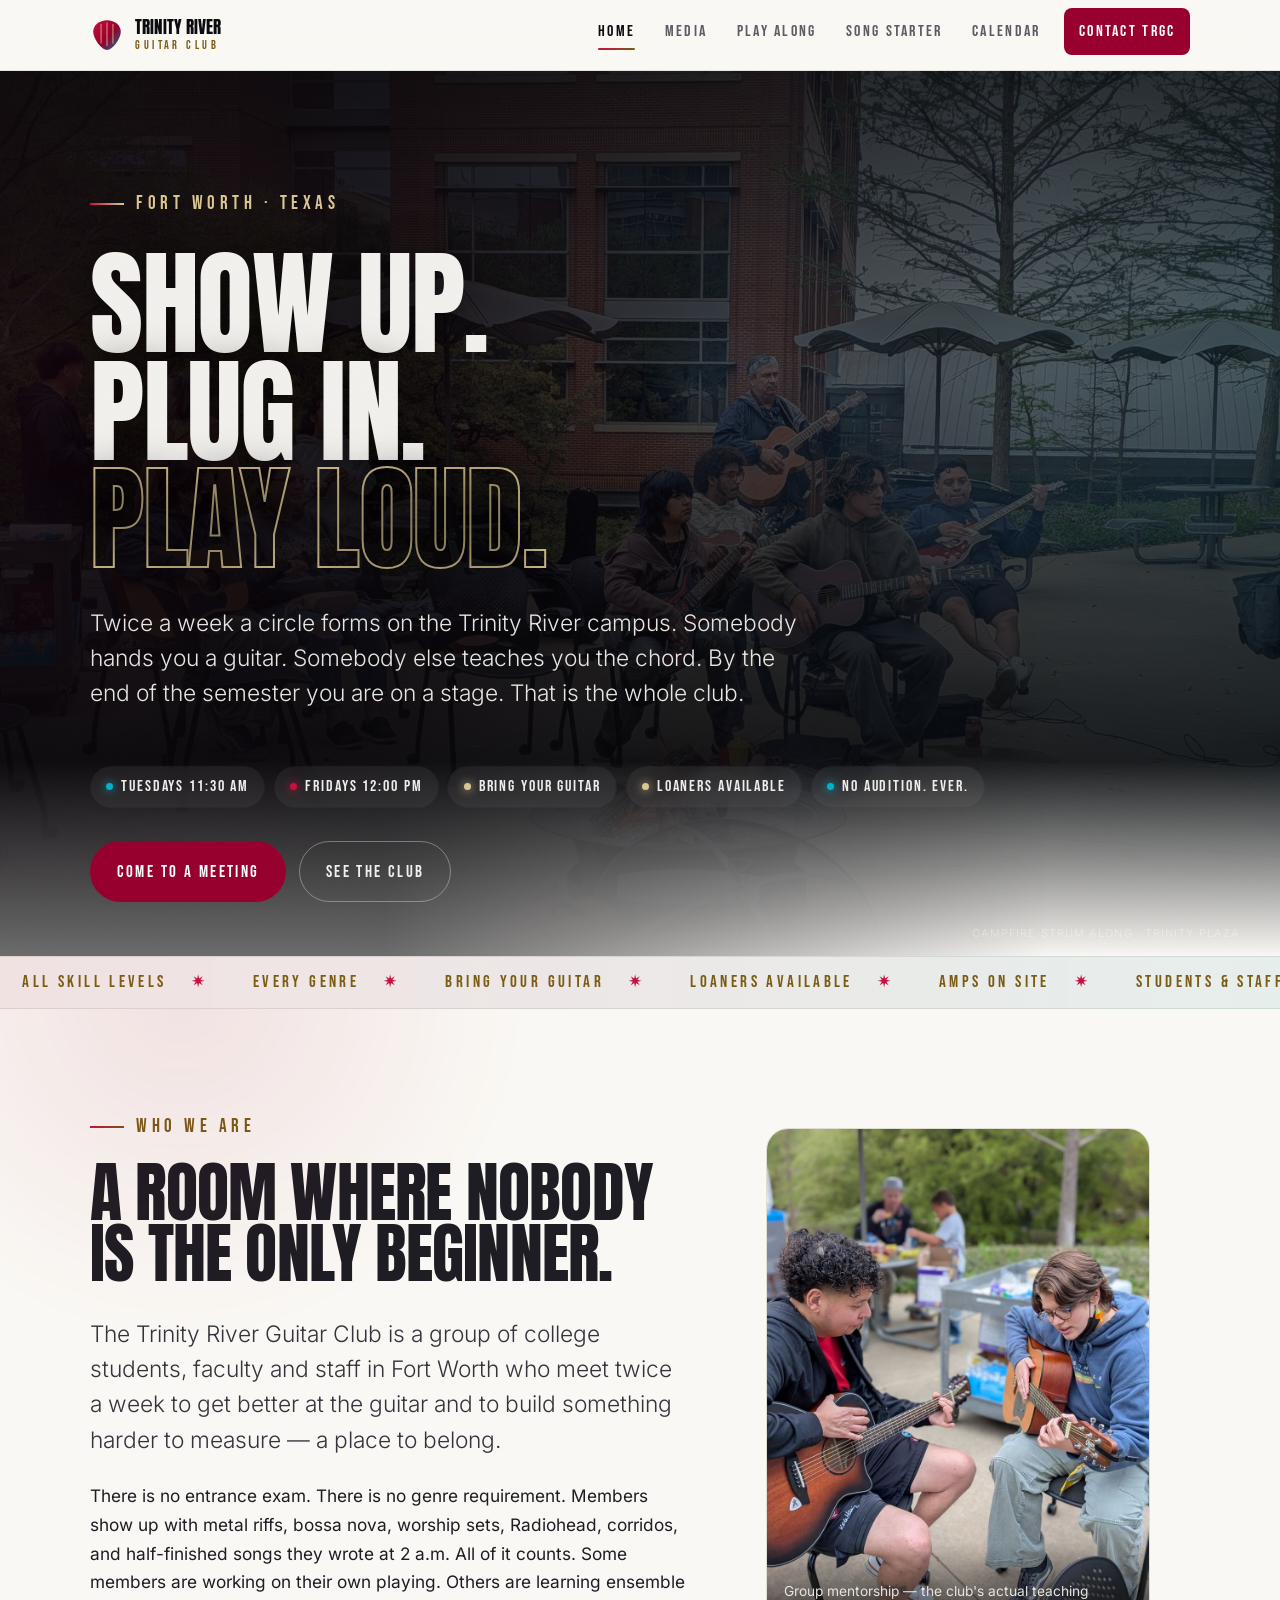
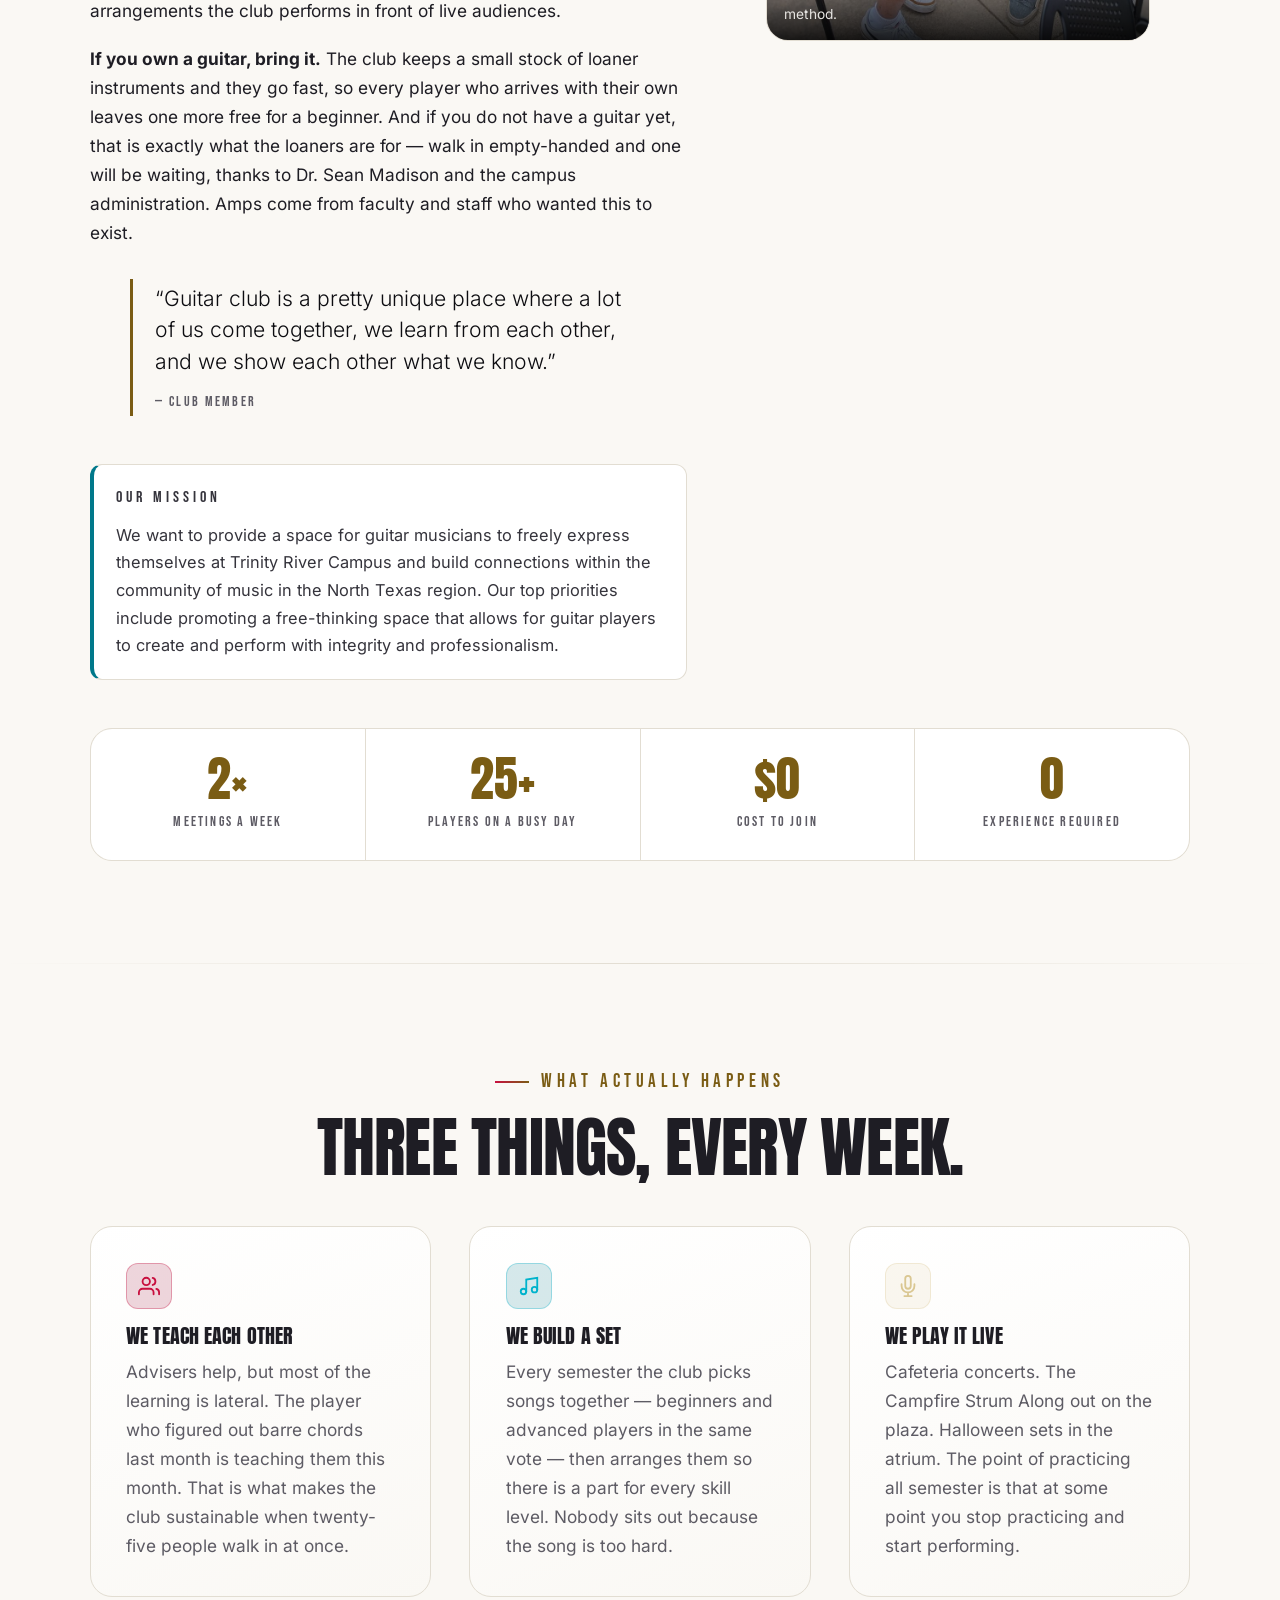
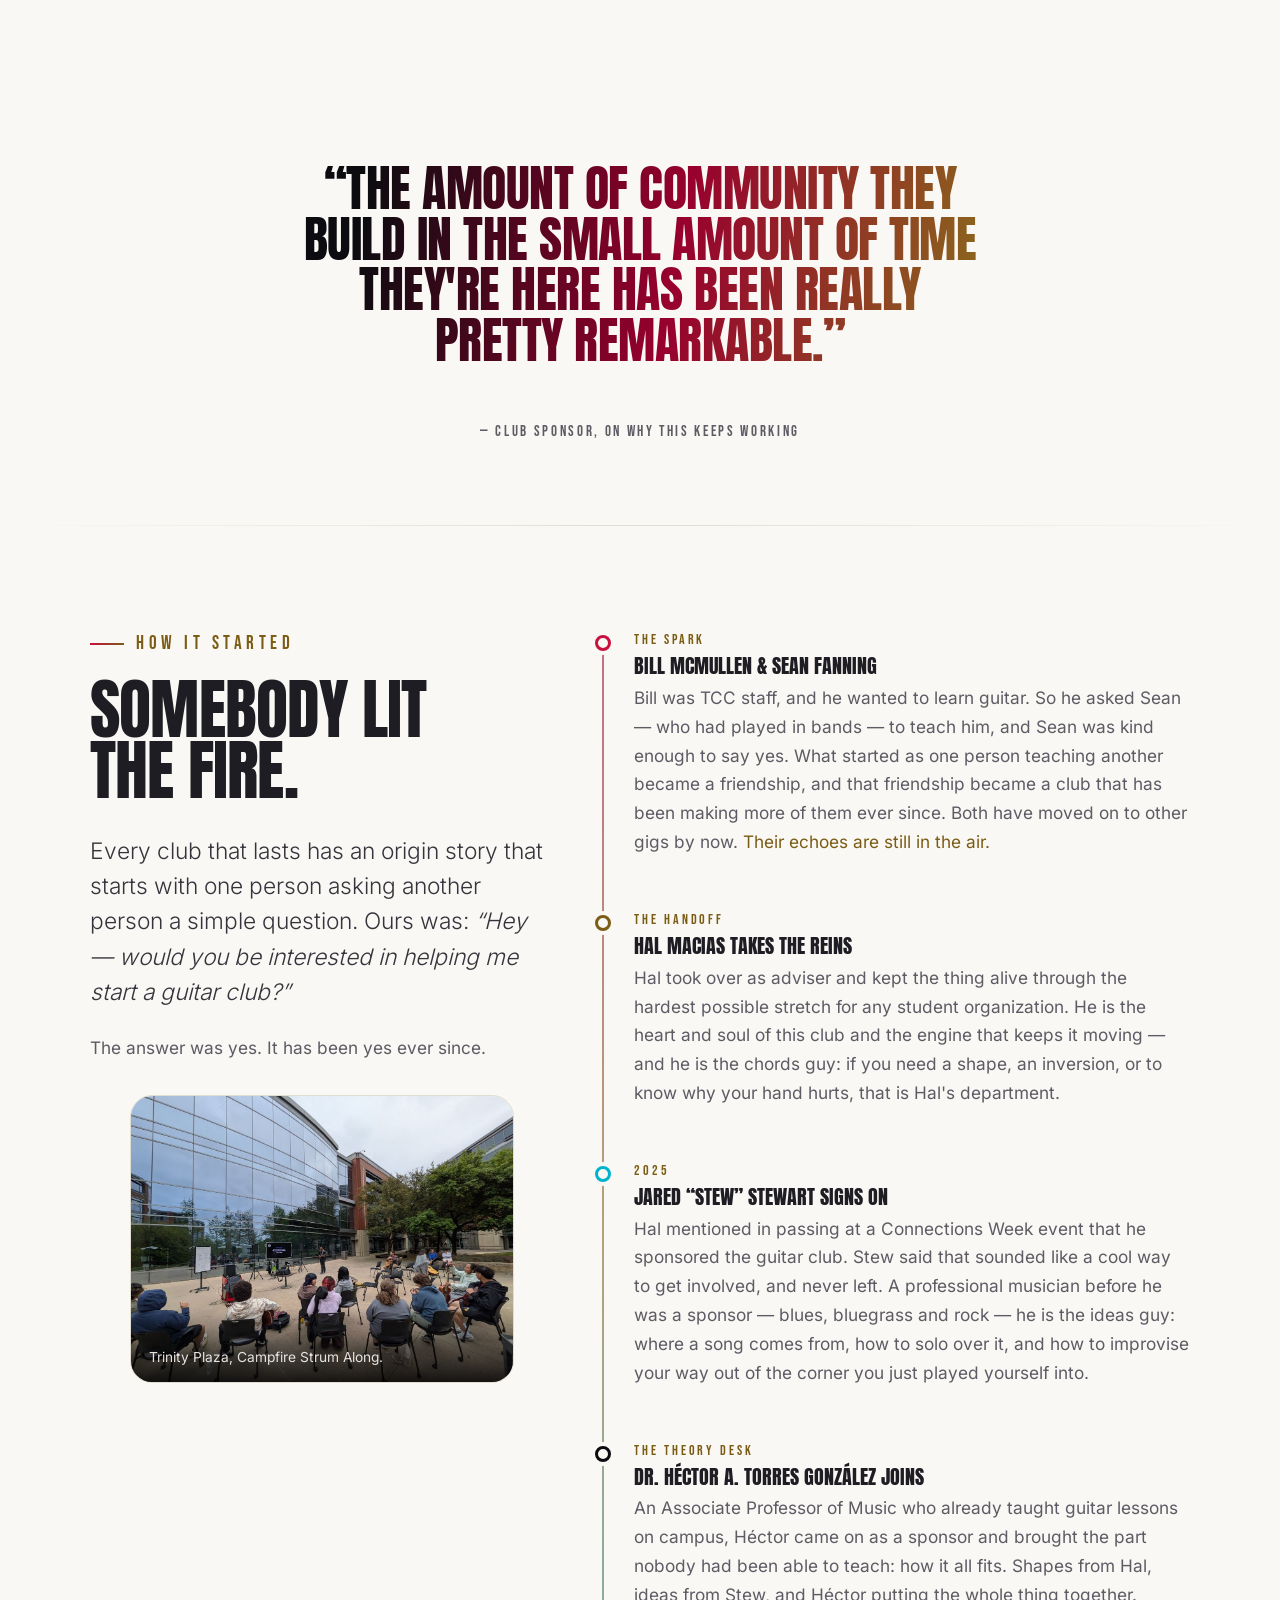
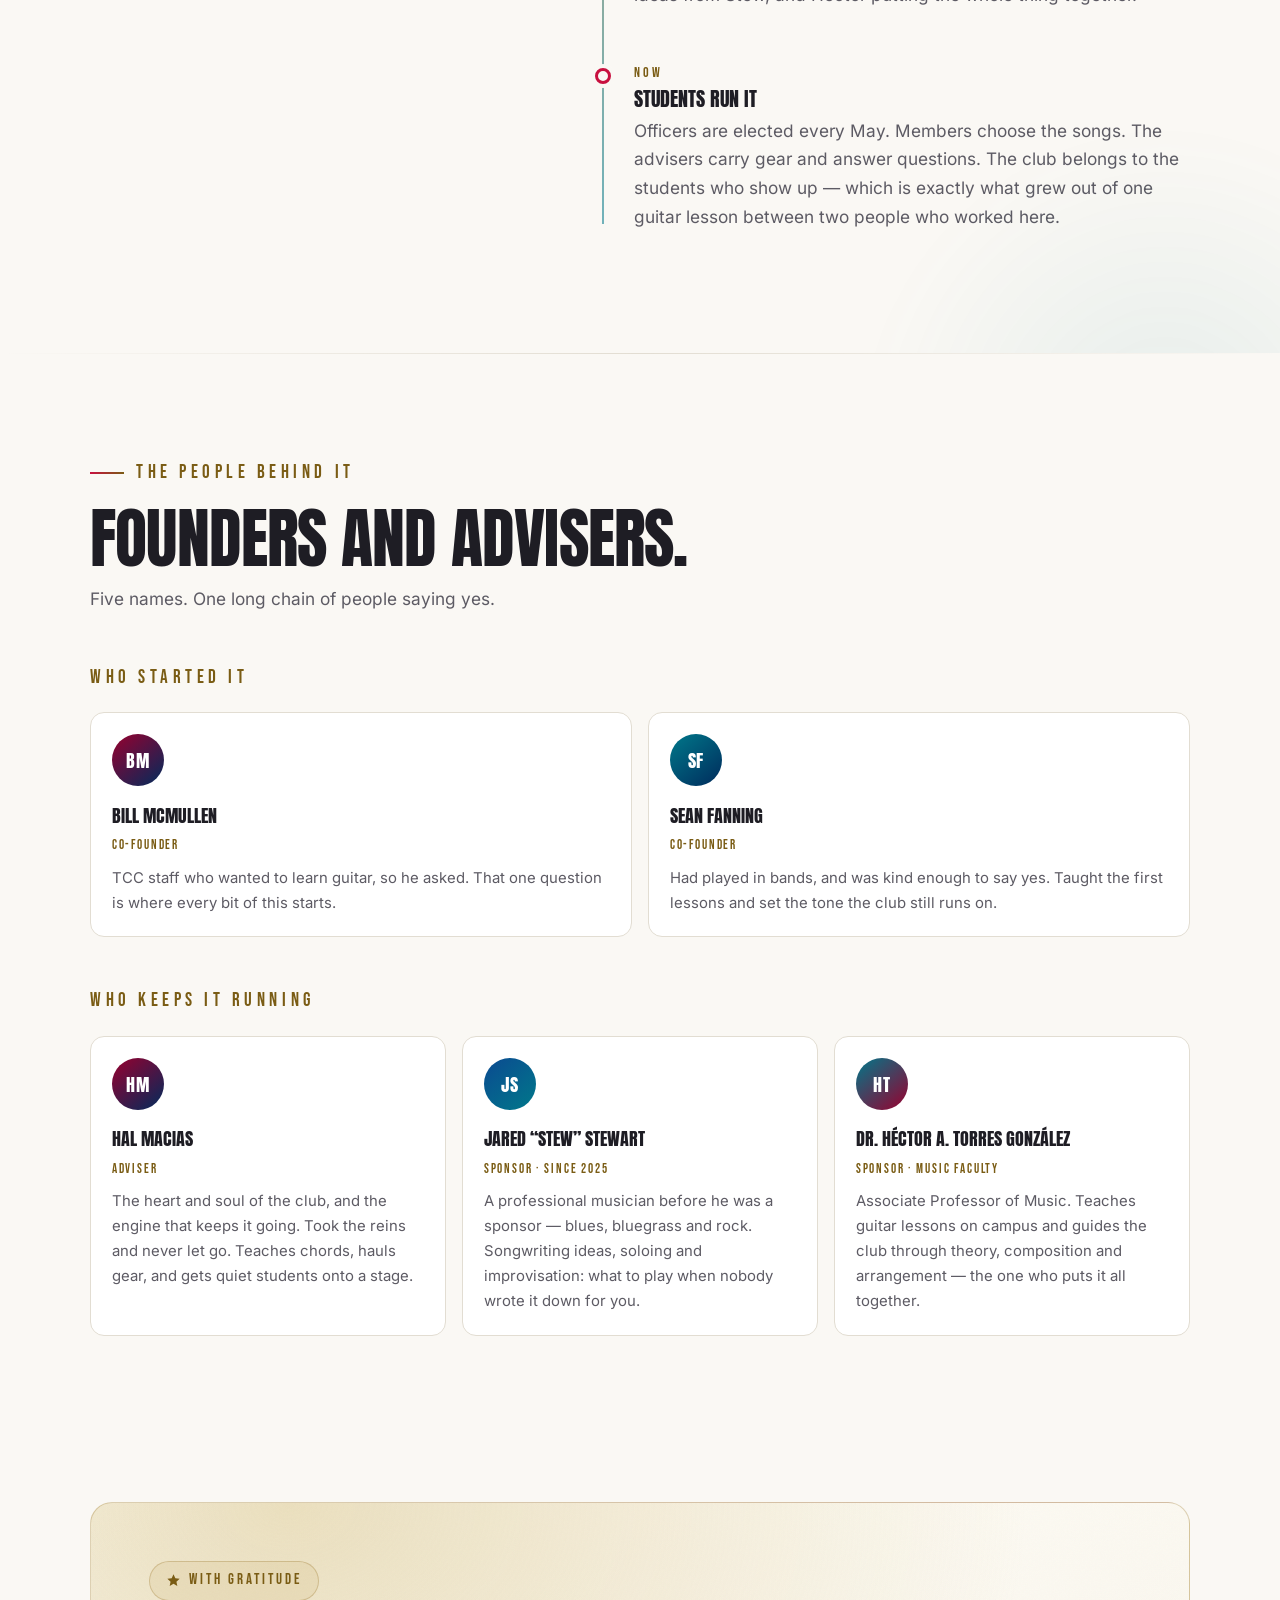
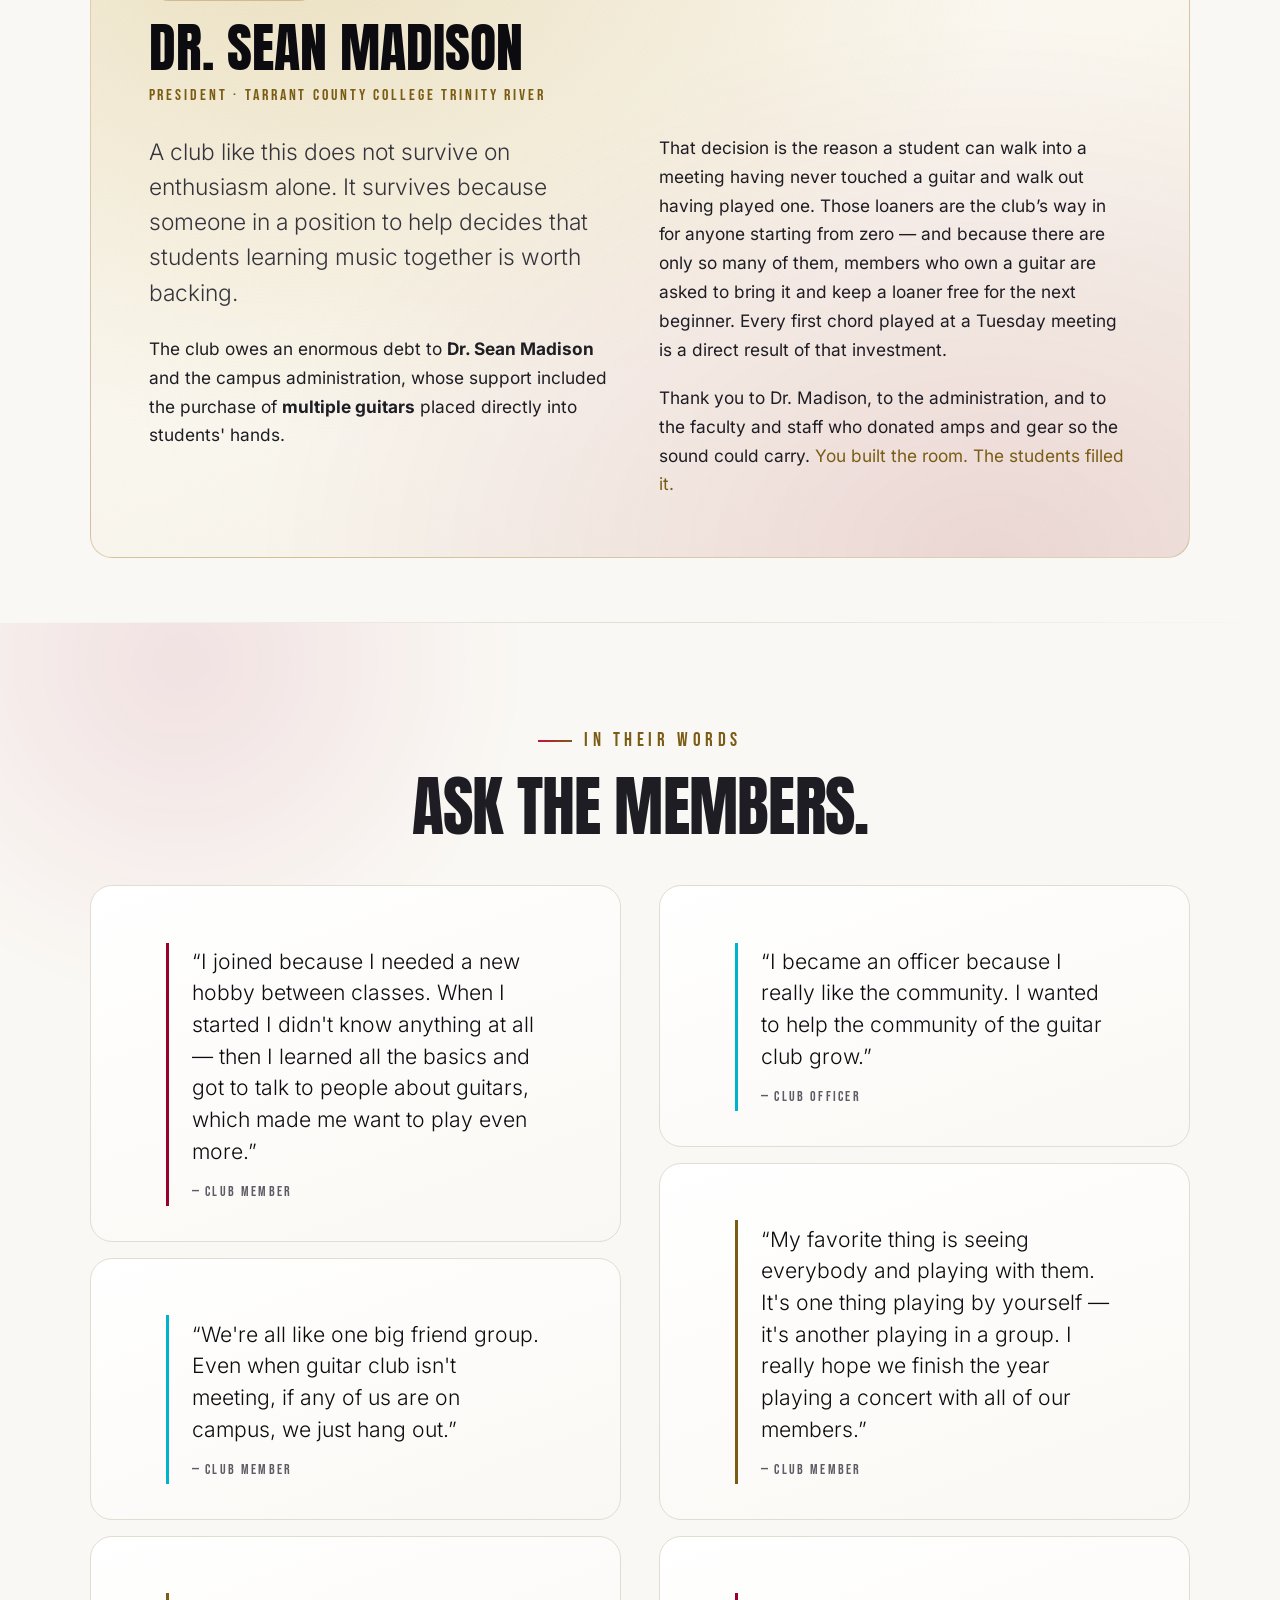
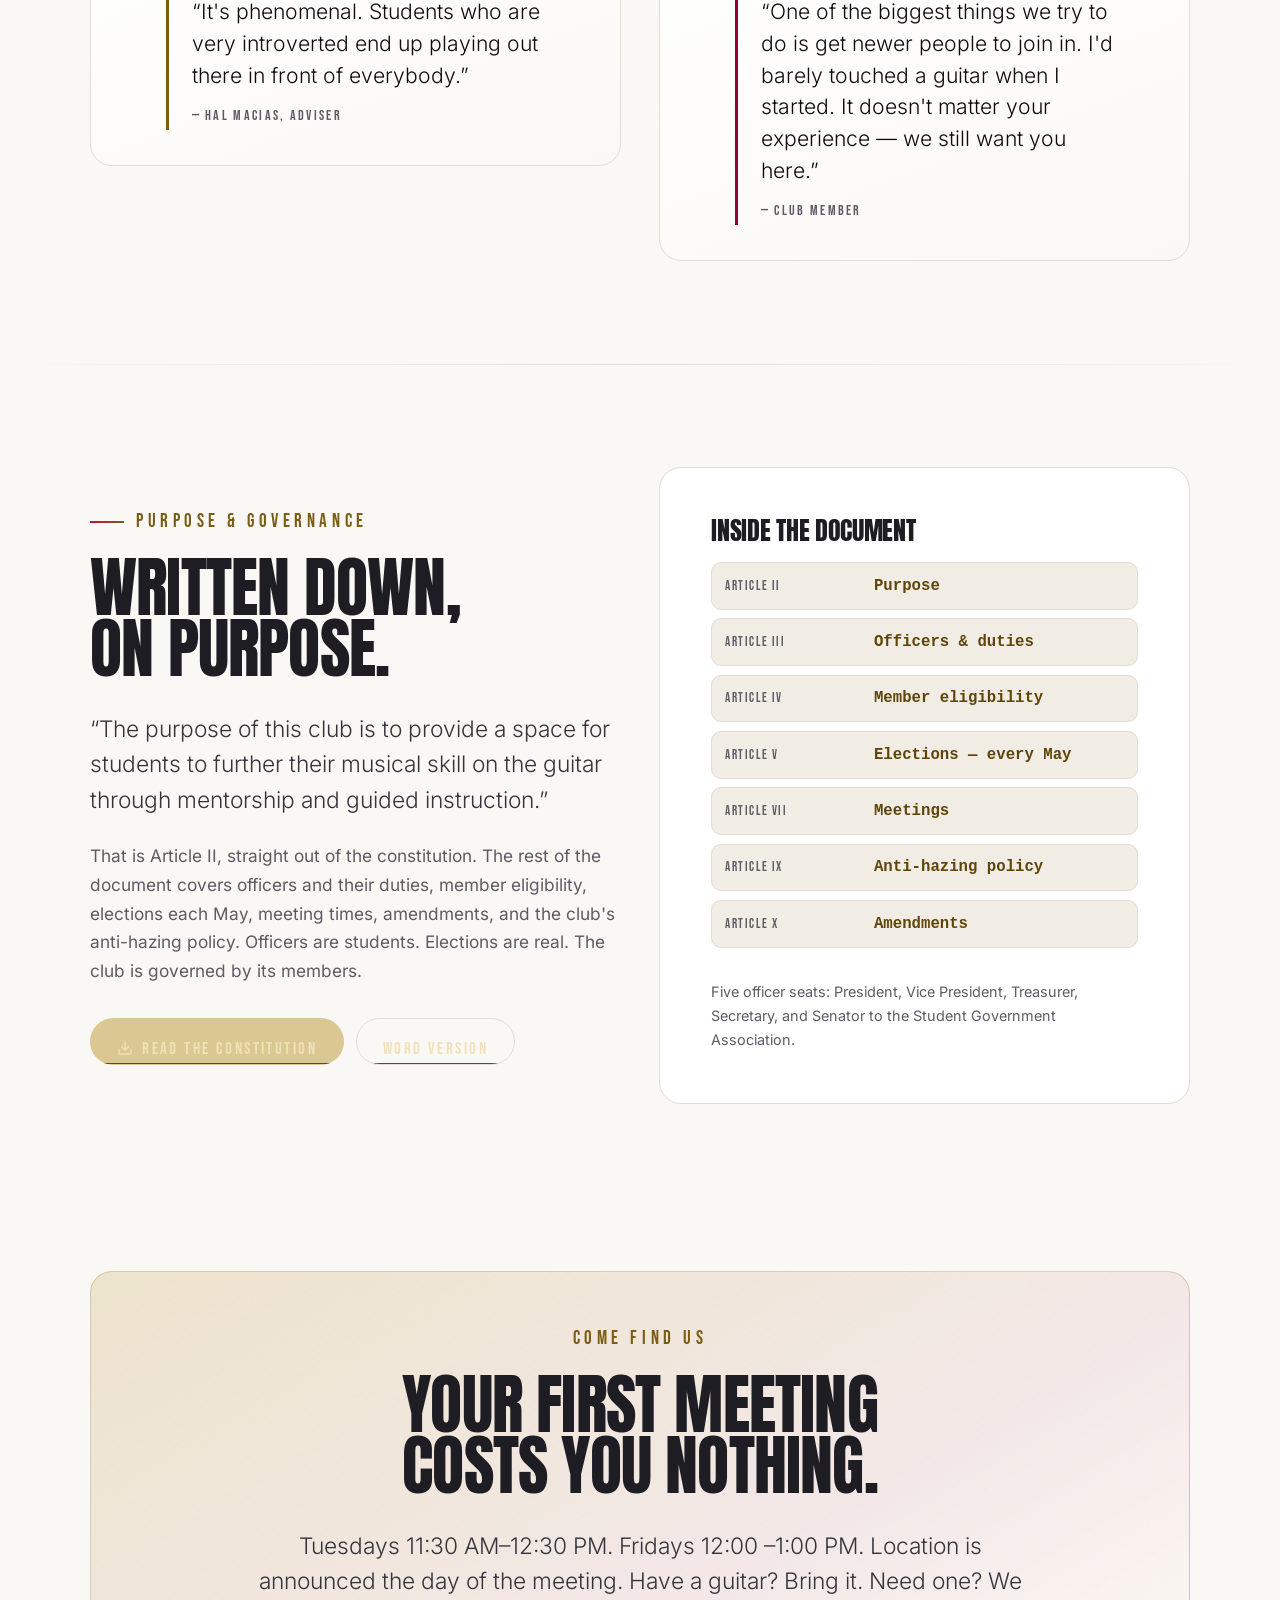
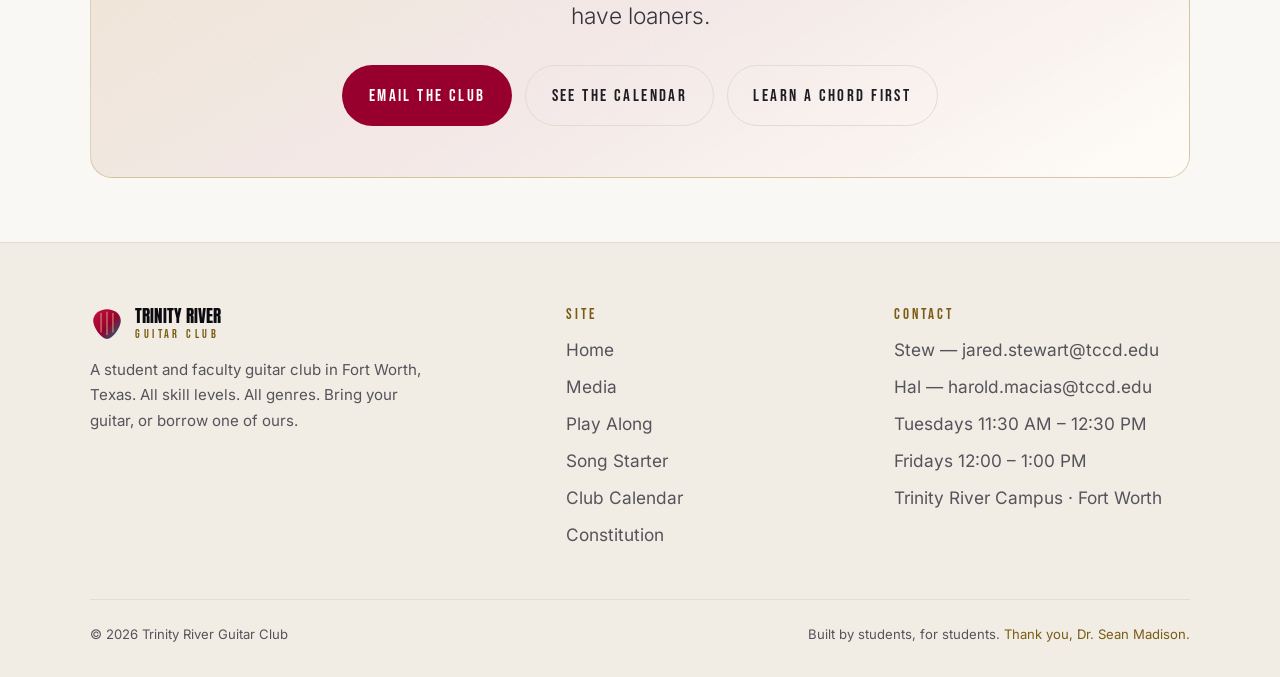
==== commit 263d948e: "Add files via upload" ====
--- a/index.html
+++ b/index.html
@@ -136,6 +136,16 @@
           and we show each other what we know.”
           <cite>— Club member</cite>
         </blockquote>
+
+        <div class="mission mt3">
+          <p class="eyebrow eyebrow--plain" style="margin-bottom:.6rem">Our mission</p>
+          <p class="mb0">
+            We want to provide a space for guitar musicians to freely express themselves at Trinity
+            River Campus and build connections within the community of music in the North Texas
+            region. Our top priorities include promoting a free-thinking space that allows for guitar
+            players to create and perform with integrity and professionalism.
+          </p>
+        </div>
       </div>
 
       <div class="reveal dly1">
--- a/site.css
+++ b/site.css
@@ -691,7 +691,13 @@
   font-family:var(--font-mono); font-size:.92rem; line-height:1.75; white-space:pre;
   overflow-x:auto; background:var(--code-bg); border:1px solid var(--line); border-radius:var(--radius);
   padding:1.2rem 1.3rem; color:var(--accent-code);
-}
+  /* white-space:pre makes this block's min-content the full line width, and a
+     block child propagates that up to its grid-column parent — on a 390px
+     phone the whole section grew 8px past the viewport. max-width caps the
+     propagation; overflow-x:auto (above) supplies the scrolling instead. */
+  max-width:100%;
+}
+.grid > .prose{ min-width:0; }
 .tabdemo b{ color:var(--crimson-lt); }
 
 /* ---------- 20. Accordion ---------- */
@@ -869,18 +875,15 @@
 /* ---- the questions ---- */
 .qgrid{ display:grid; gap:1.1rem; }
 .q{ border:1px solid var(--line); border-radius:14px; background:var(--surface);
-    padding:1.15rem 1.25rem 1rem; margin:0; }
-/* display:flex on a <legend> stops Chromium cutting the notch in the
-   fieldset border, so the border drew straight through the question text.
-   display:table keeps the notch; the horizontal padding widens it so the
-   border ends clear of the words, and the negative margin pulls the text
-   back into line with the card's padding. */
-.q > legend{ display:table; padding:0 .5rem; margin-left:-.5rem;
-             font-weight:600; font-size:1.02rem; color:var(--text-strong); }
-.q__n{ display:inline-grid; place-items:center; width:1.65rem; height:1.65rem;
+    padding:1.2rem 1.25rem 1.05rem; margin:0; }
+/* The question heading sits inside the card, not straddling its border.
+   (It used to be a <legend>, which browsers render in a notch cut through
+   the top border — the number badge ended up half in and half out.) */
+.q__lg{ display:flex; align-items:center; gap:.6rem; margin:0 0 .95rem;
+        font-weight:600; font-size:1.02rem; color:var(--text-strong); }
+.q__n{ display:grid; place-items:center; width:1.65rem; height:1.65rem; flex:none;
        border-radius:50%; background:var(--crimson); color:#fff;
-       font-size:.82rem; font-weight:700;
-       vertical-align:middle; margin-right:.45rem; position:relative; top:-1px; }
+       font-size:.82rem; font-weight:700; }
 .opts{ display:flex; flex-wrap:wrap; gap:.5rem; }
 .opts--wrap{ gap:.42rem; }
 .opts button{ font:inherit; font-size:.93rem; font-weight:500; cursor:pointer;
@@ -1002,3 +1005,19 @@
 .pcard__reset{ margin-left:auto; }
 .pcard__acts--center{ justify-content:center; border-top:0; padding-top:.4rem; }
 @media (max-width:560px){ .pcard__reset{ margin-left:0; } }
+
+/* ---- find a song ---- */
+.findbar{ display:flex; flex-wrap:wrap; gap:.8rem; align-items:center;
+          border:1px solid var(--line); border-radius:16px; background:var(--surface);
+          padding:1rem 1.1rem; }
+.findbar input[type=search]{ flex:1 1 260px; min-width:0; font:inherit; font-size:1.05rem;
+          color:var(--text-strong); background:var(--page); border:1.5px solid var(--line);
+          border-radius:12px; padding:.75rem 1rem; }
+.findbar input[type=search]:focus{ outline:3px solid var(--teal-lt); outline-offset:2px; }
+.findbar__sites{ display:flex; flex-wrap:wrap; gap:.5rem; }
+
+/* ---- the official mission statement, set apart and quotable ---- */
+.mission{ border:1px solid var(--line); border-left:4px solid var(--teal);
+          border-radius:12px; background:var(--surface);
+          padding:1.2rem 1.4rem; }
+.mission p{ font-size:1.02rem; line-height:1.7; color:var(--text-soft); }
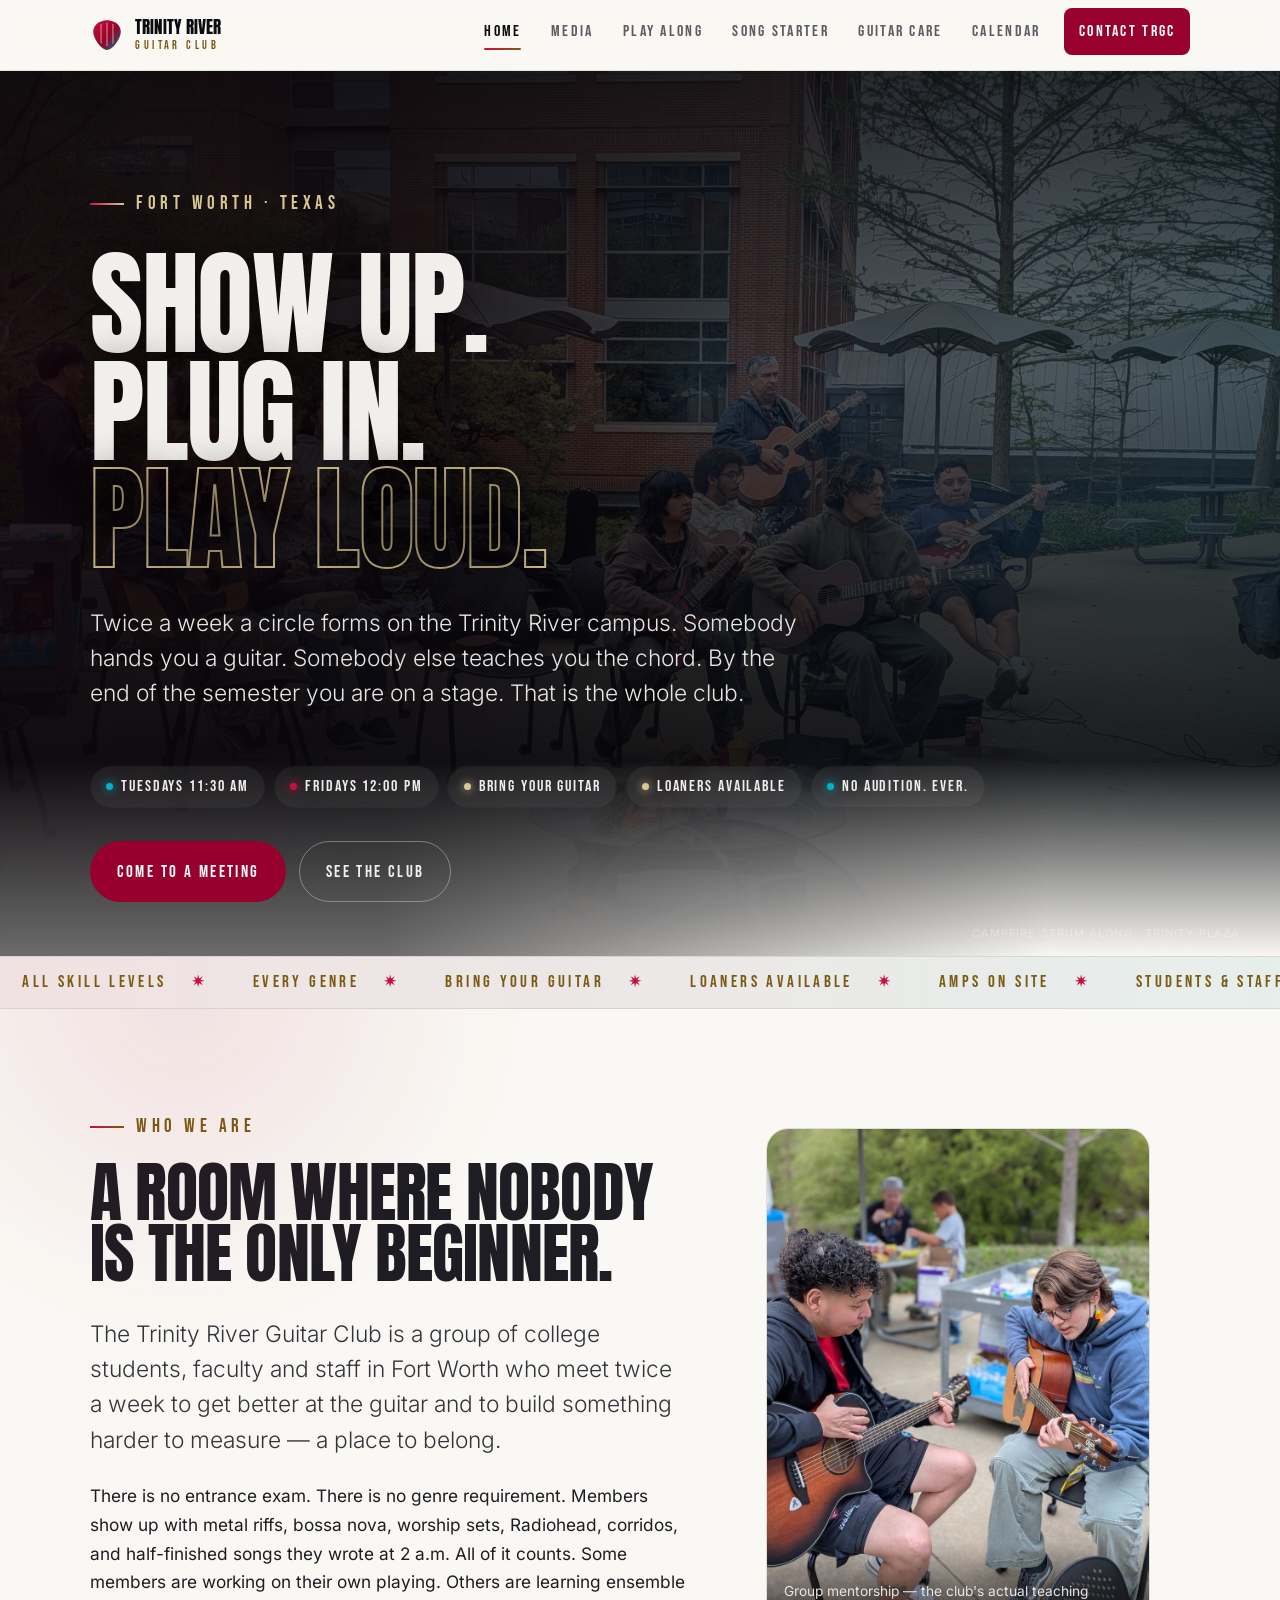
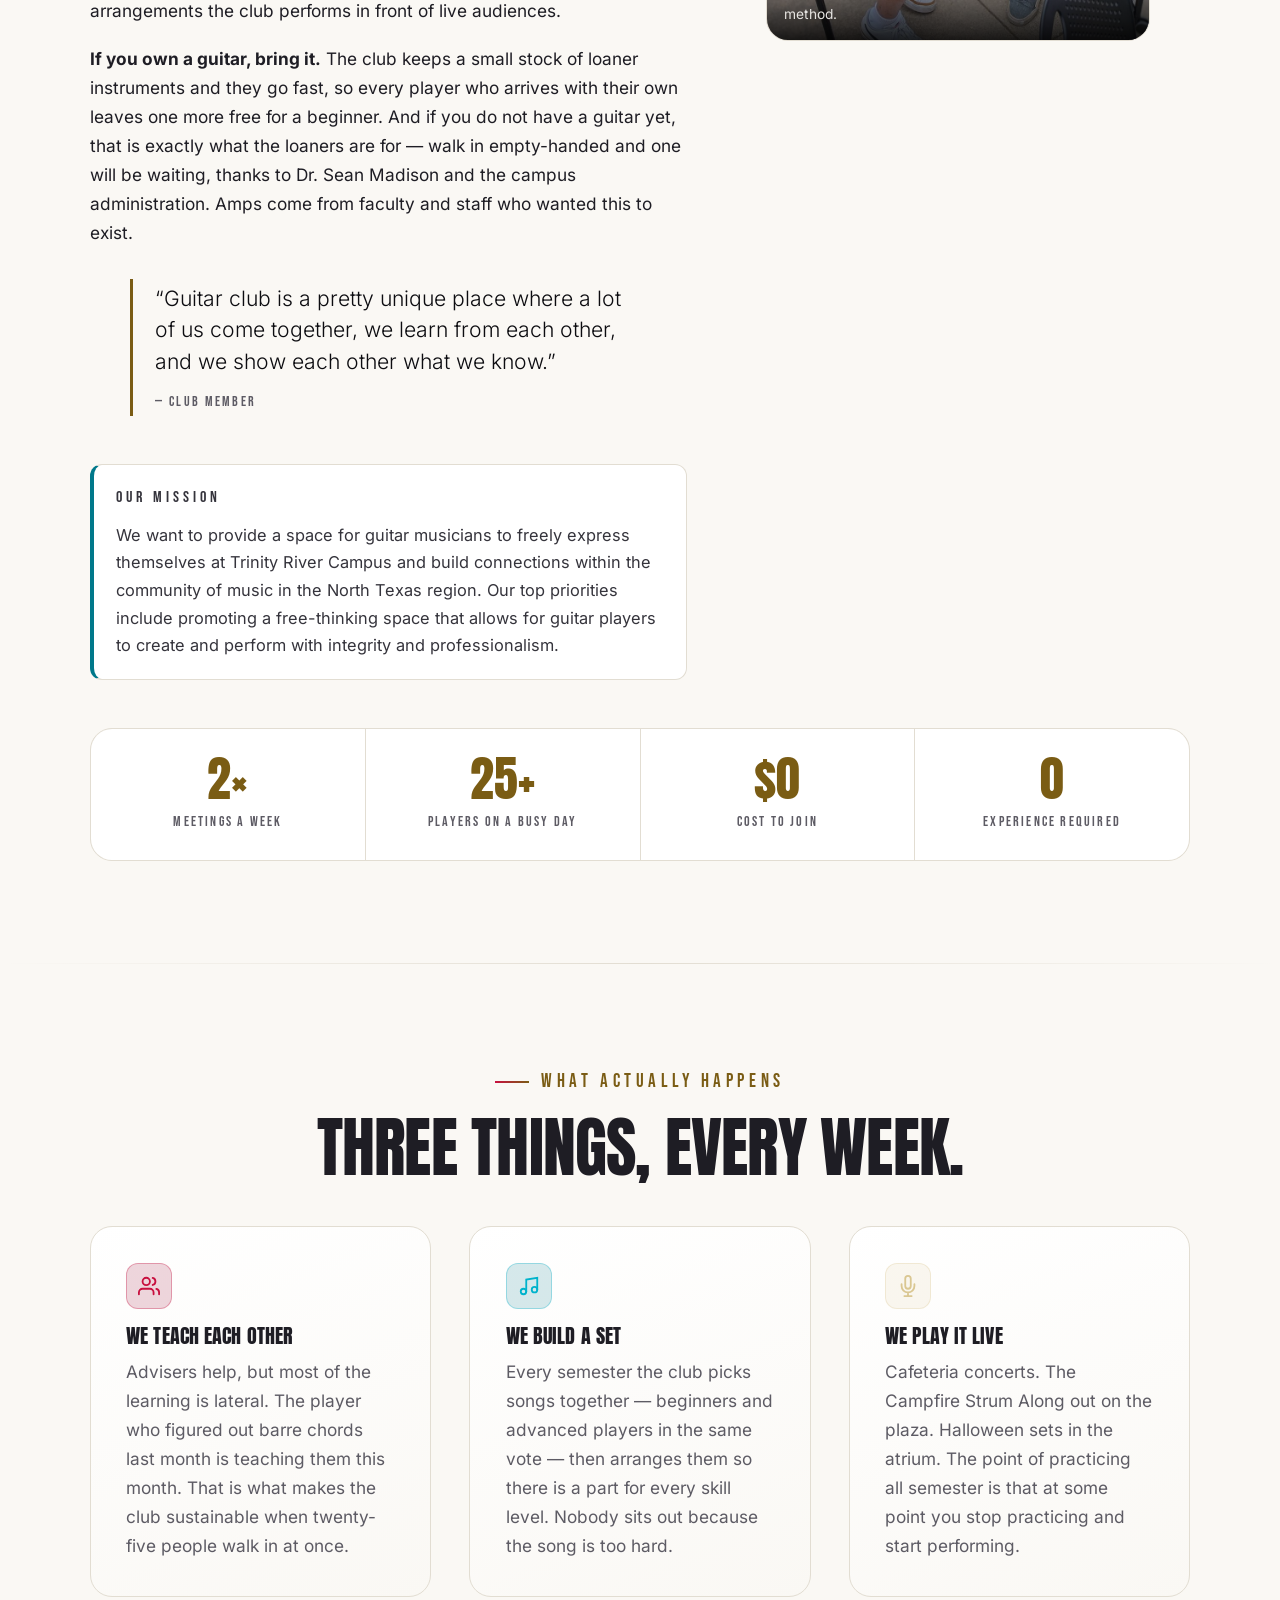
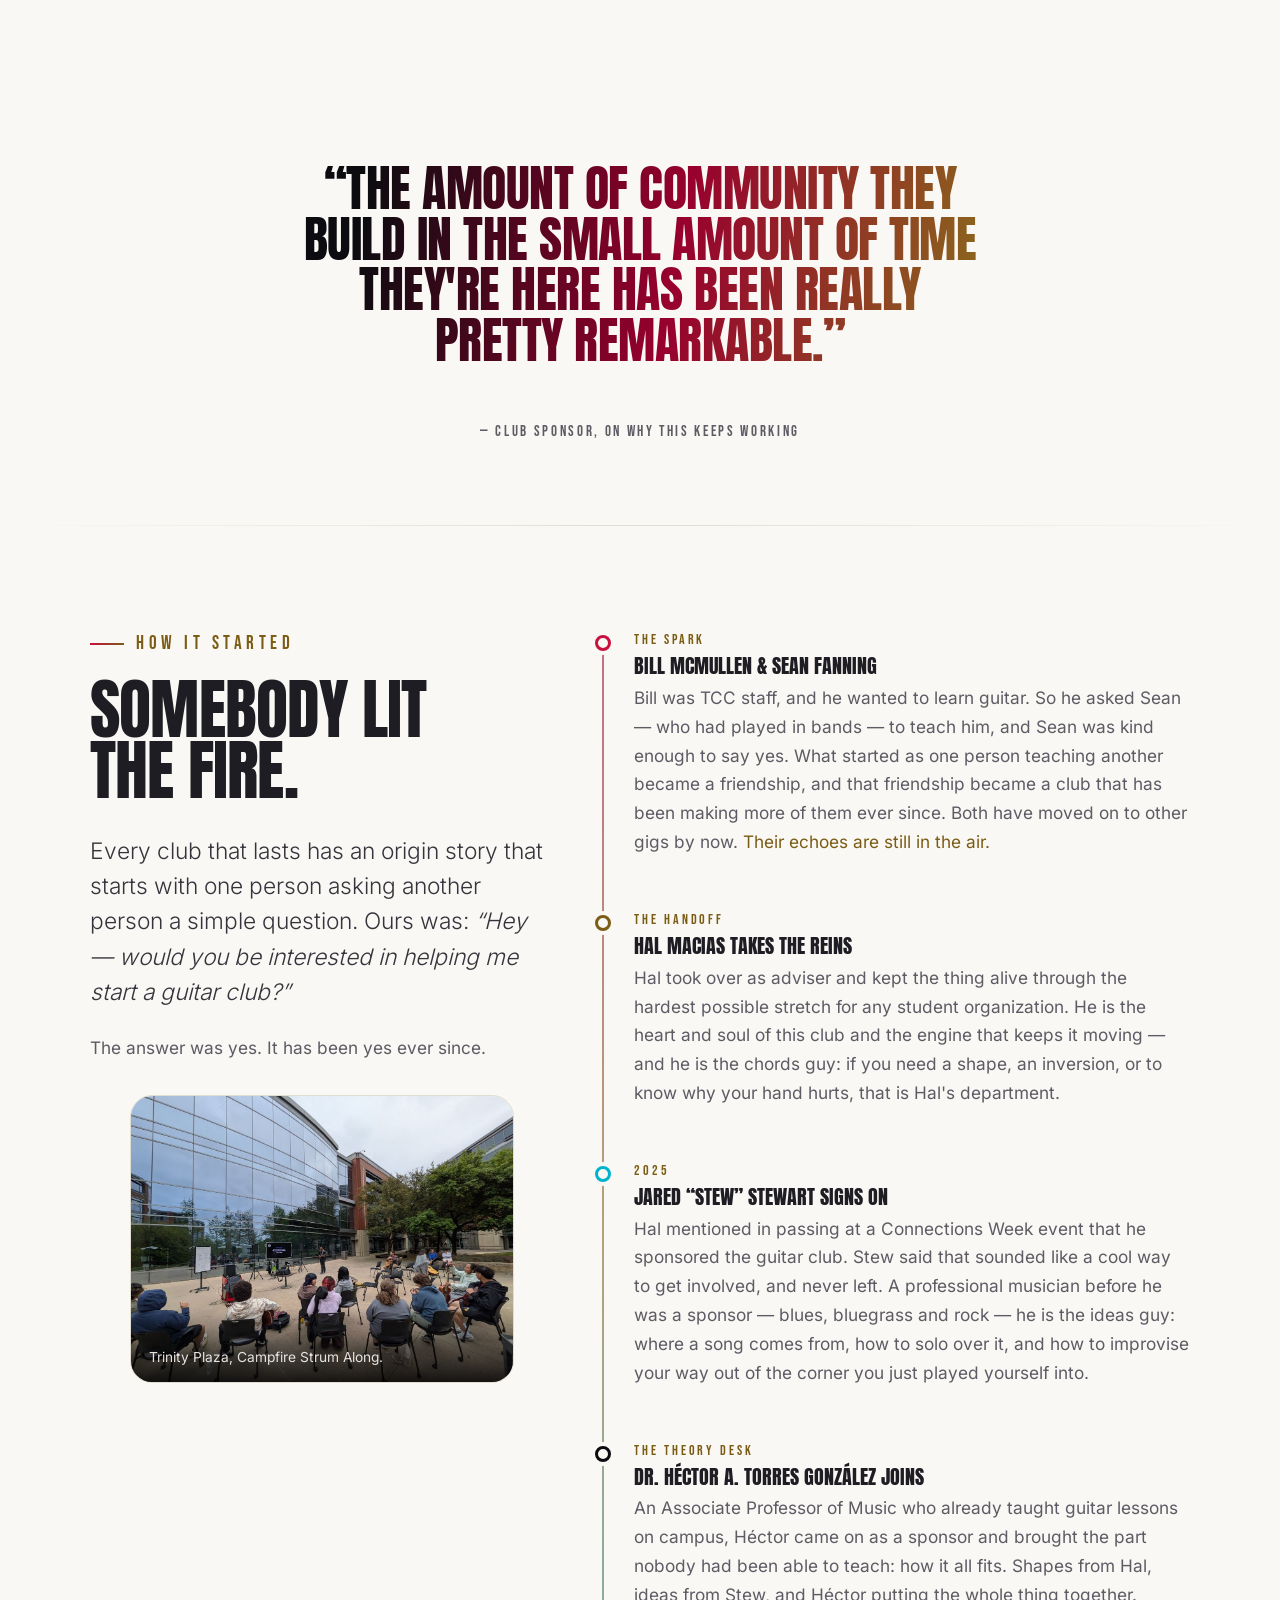
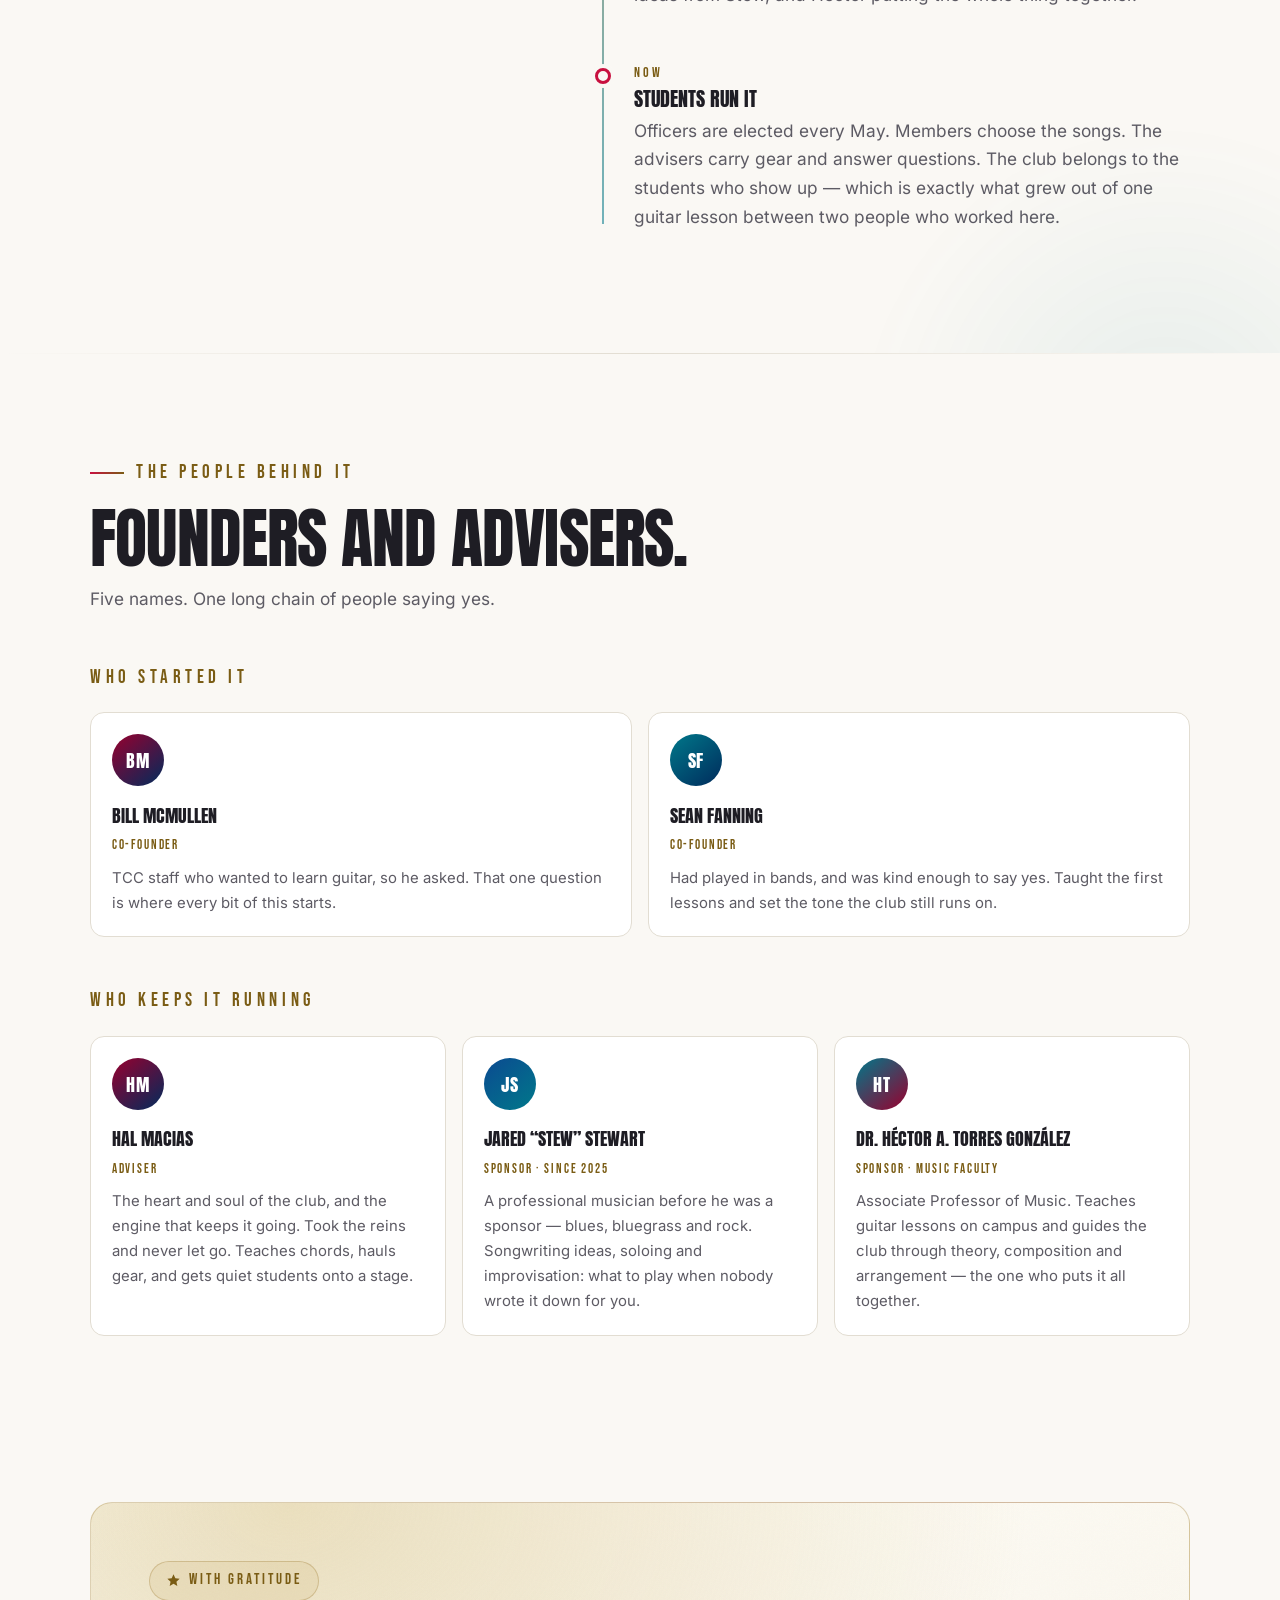
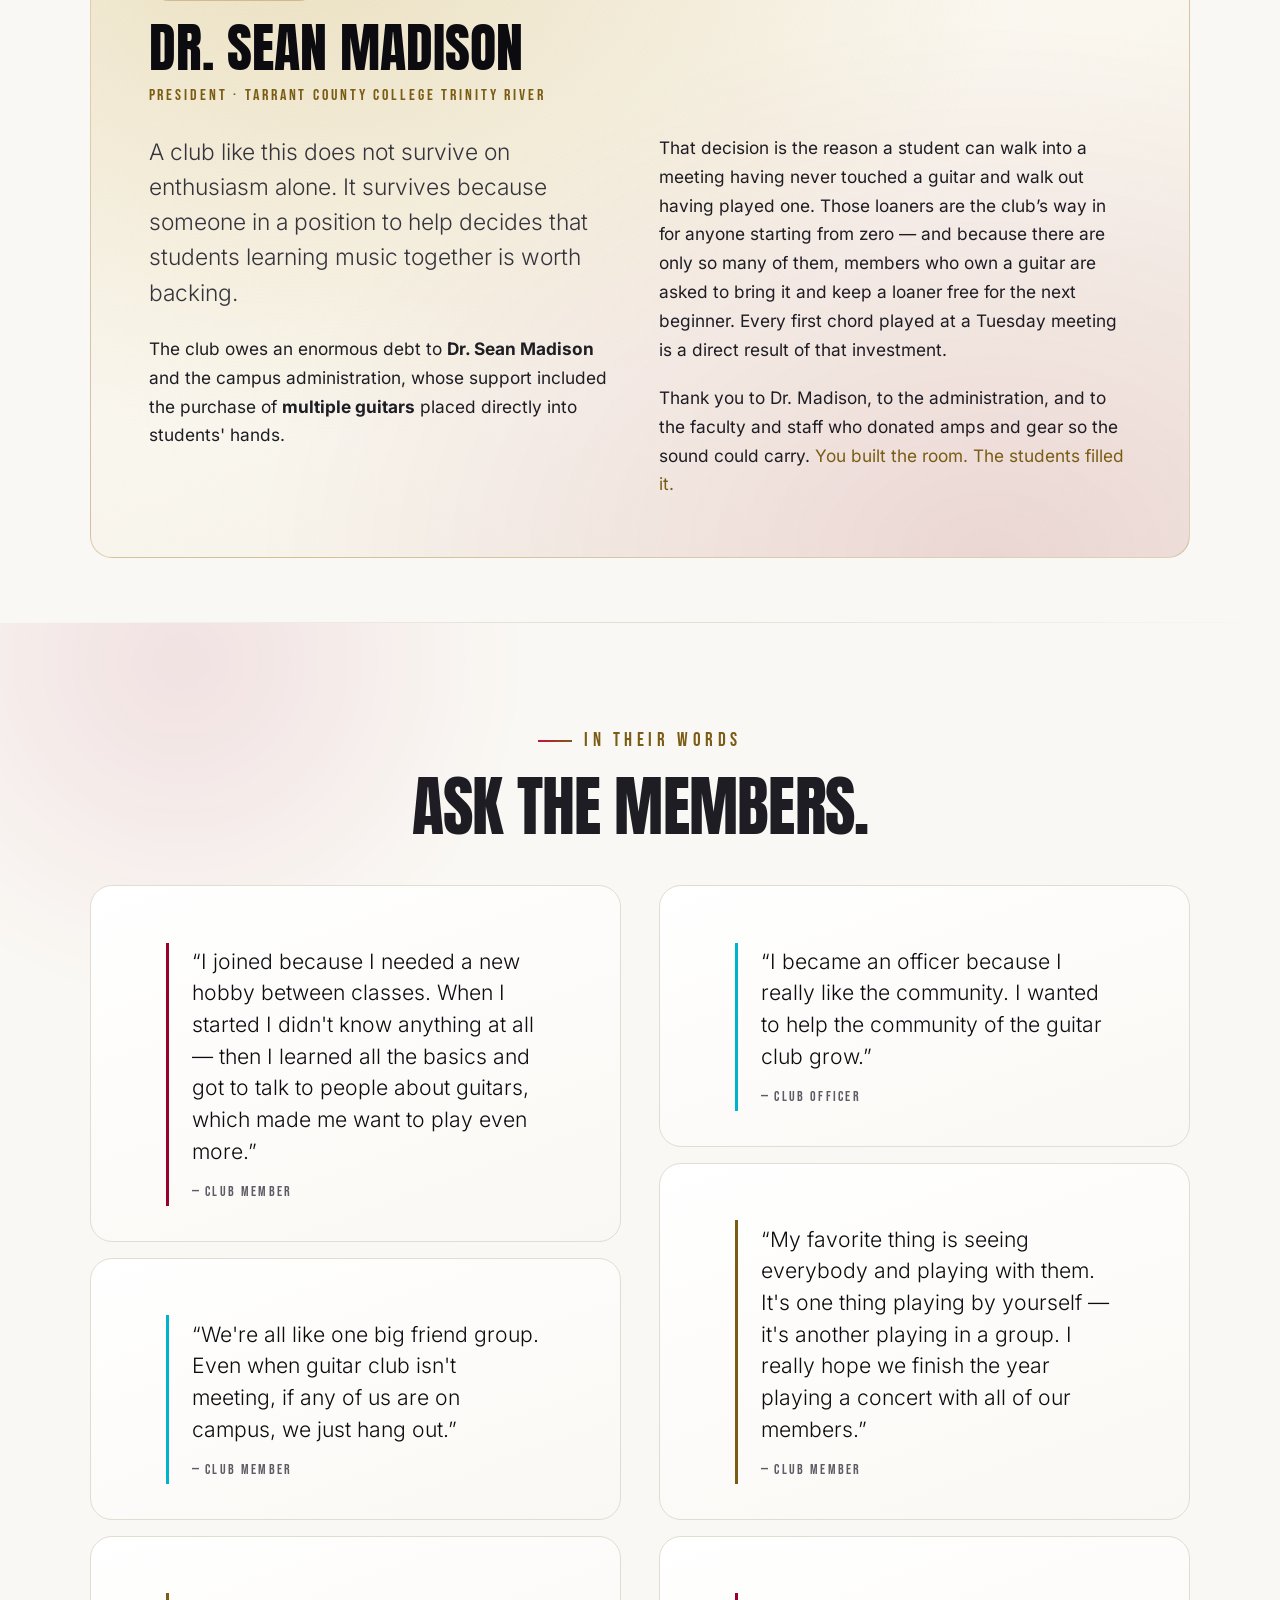
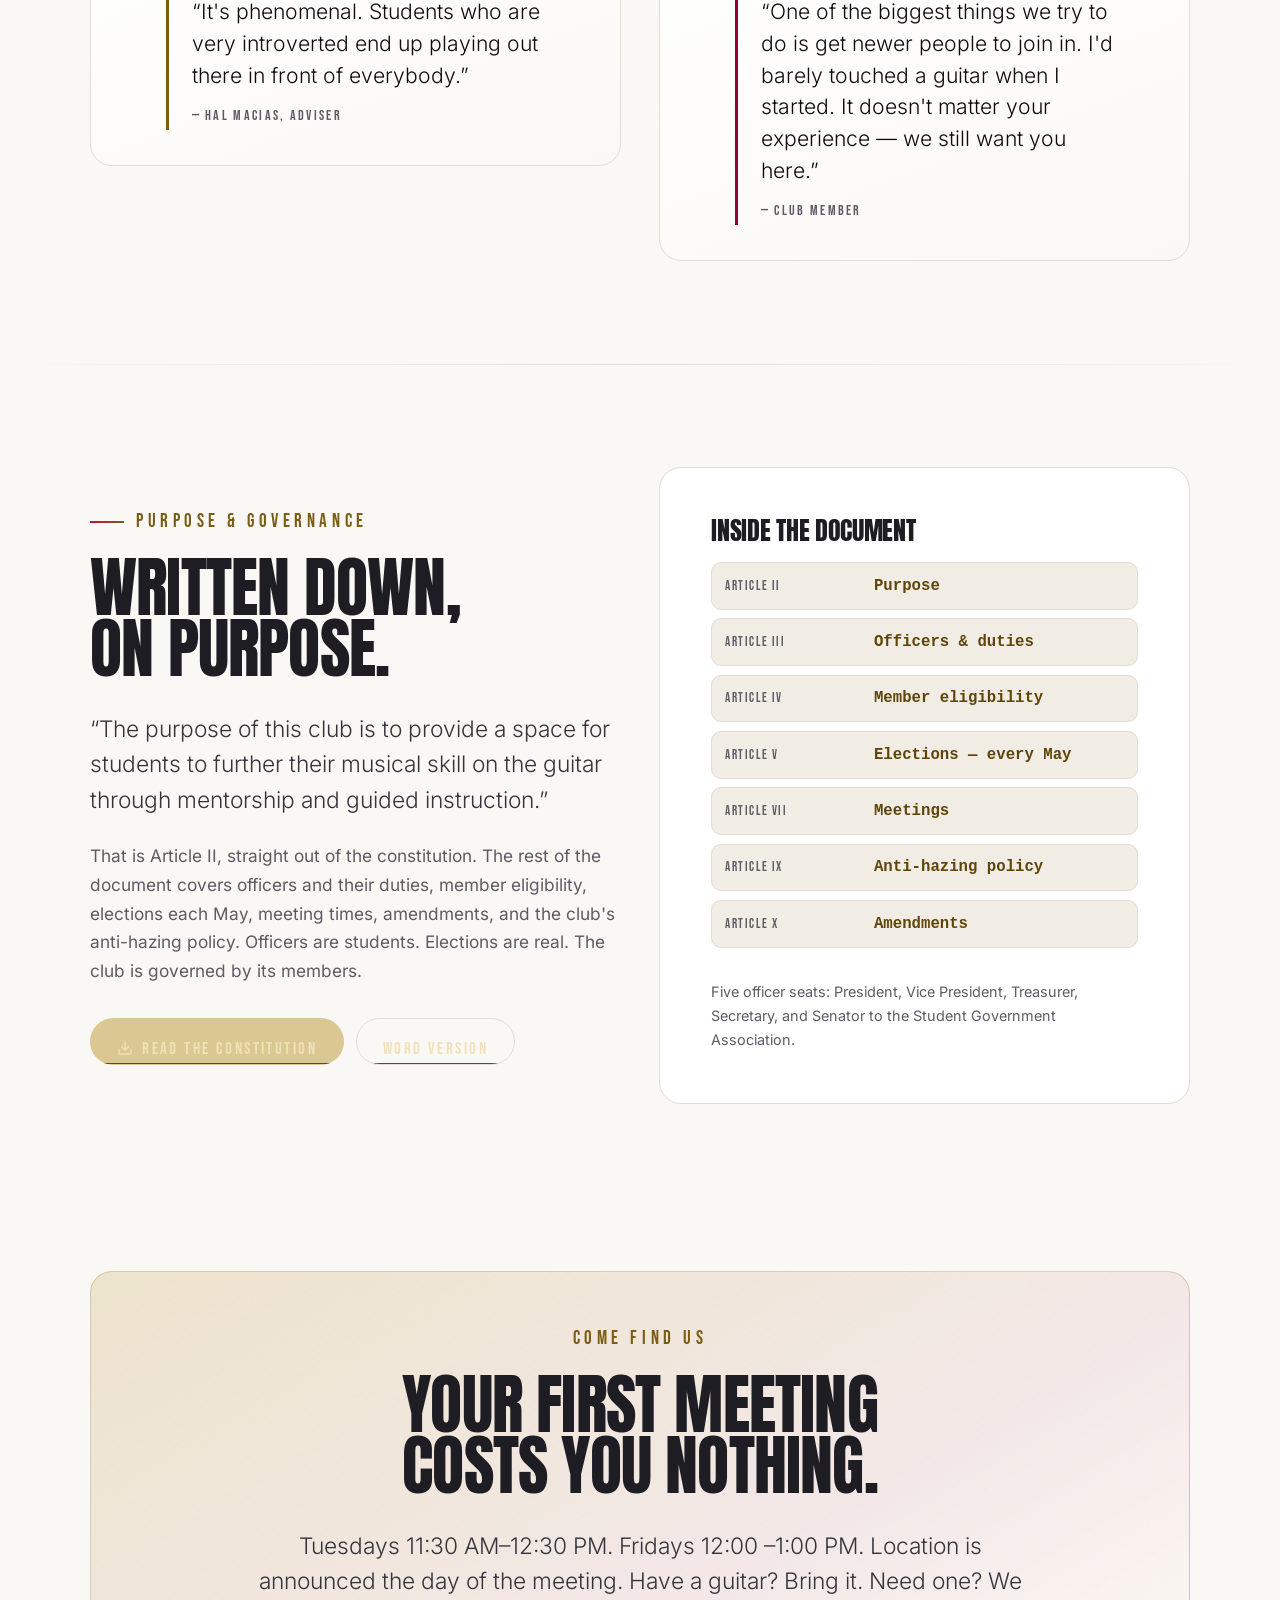
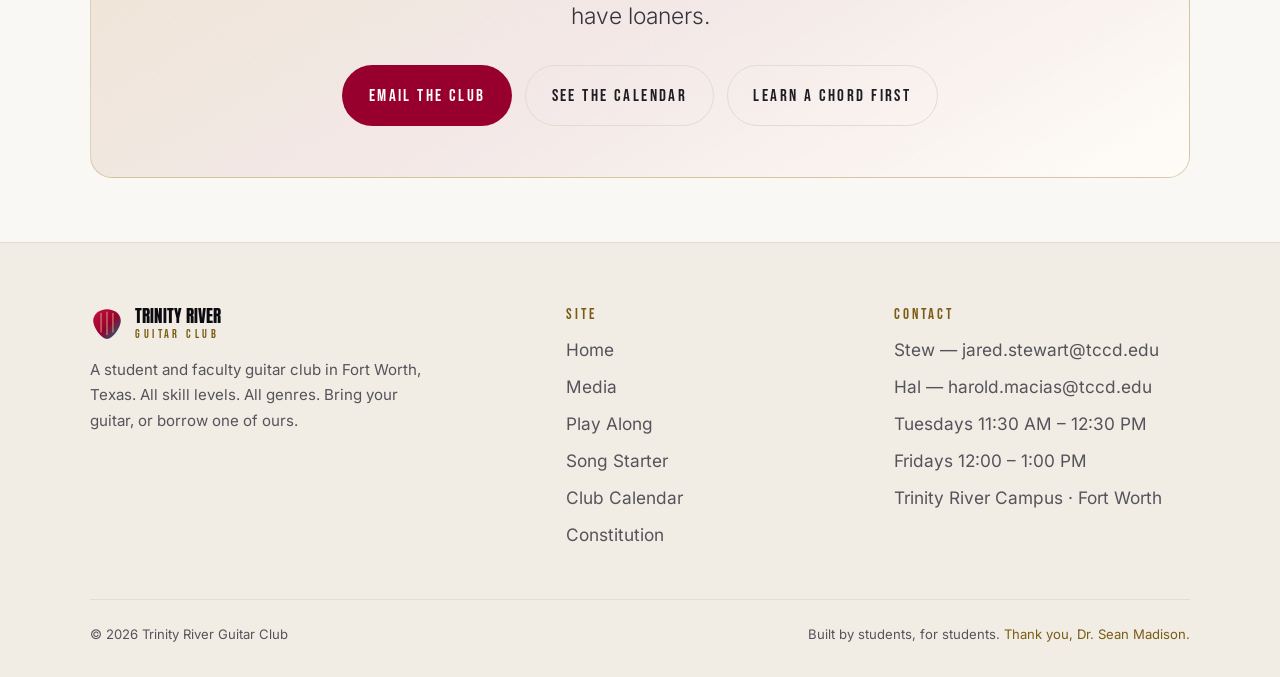
==== commit fd30fdf6: "Add files via upload" ====
--- a/index.html
+++ b/index.html
@@ -60,6 +60,7 @@
       <li><a href="media.html">Media</a></li>
       <li><a href="play-along.html">Play Along</a></li>
       <li><a href="progressions.html">Song Starter</a></li>
+      <li><a href="guitar-care.html">Guitar Care</a></li>
       <li><a href="calendar.html">Calendar</a></li>
       <li class="nav__cta"><a class="btn btn--sm" href="mailto:jared.stewart@tccd.edu?subject=Trinity%20River%20Guitar%20Club">Contact TRGC</a></li>
     </ul>
--- a/site.css
+++ b/site.css
@@ -1021,3 +1021,37 @@
           border-radius:12px; background:var(--surface);
           padding:1.2rem 1.4rem; }
 .mission p{ font-size:1.02rem; line-height:1.7; color:var(--text-soft); }
+
+/* ---- guitar care ---- */
+.killers{ display:grid; gap:1rem; }
+@media(min-width:760px){ .killers{ grid-template-columns:repeat(3,1fr); } }
+.kill{ border:1px solid var(--line); border-radius:16px; background:var(--surface);
+       padding:1.5rem 1.4rem 1.3rem; position:relative; }
+.kill__n{ display:grid; place-items:center; width:2.2rem; height:2.2rem; border-radius:50%;
+          background:var(--crimson); color:#fff; font-weight:700; font-size:1.05rem;
+          margin-bottom:.9rem; }
+.kill h3{ font-family:var(--font-display); font-size:1.6rem; text-transform:uppercase;
+          letter-spacing:.01em; color:var(--text-strong); margin:0 0 .5rem; }
+.kill p{ margin:0; font-size:.97rem; line-height:1.65; color:var(--text-soft); }
+.kill p strong{ color:var(--text-strong); }
+
+.ticks{ margin:0; padding:0; list-style:none; display:grid; gap:.55rem; }
+.ticks li{ position:relative; padding-left:1.5rem; font-size:.95rem; line-height:1.55;
+           color:var(--text-soft); }
+.ticks li::before{ content:'✓'; position:absolute; left:0; top:0; color:var(--teal);
+                   font-weight:700; }
+
+.anlist{ display:grid; gap:1rem; }
+@media(min-width:640px){ .anlist{ grid-template-columns:1fr 1fr; } }
+.an{ border-radius:16px; padding:1.3rem 1.4rem; border:1px solid var(--line);
+     background:var(--surface); }
+.an h3{ font-family:var(--font-display); text-transform:uppercase; font-size:1.5rem;
+        margin:0 0 .7rem; }
+.an--yes h3{ color:var(--accent-teal); }
+.an--no h3{ color:var(--crimson); }
+/* the brand crimson can't reach AA on dark surfaces at this size */
+[data-theme="midnight"] .an--no h3, [data-theme="charcoal"] .an--no h3{ color:#ff6b87; }
+.an ul{ margin:0; padding:0; list-style:none; display:grid; gap:.5rem; }
+.an li{ position:relative; padding-left:1.45rem; font-size:.96rem; color:var(--text-soft); }
+.an--yes li::before{ content:'✓'; position:absolute; left:0; color:var(--teal); font-weight:700; }
+.an--no li::before{ content:'✕'; position:absolute; left:0; color:var(--crimson); font-weight:700; }
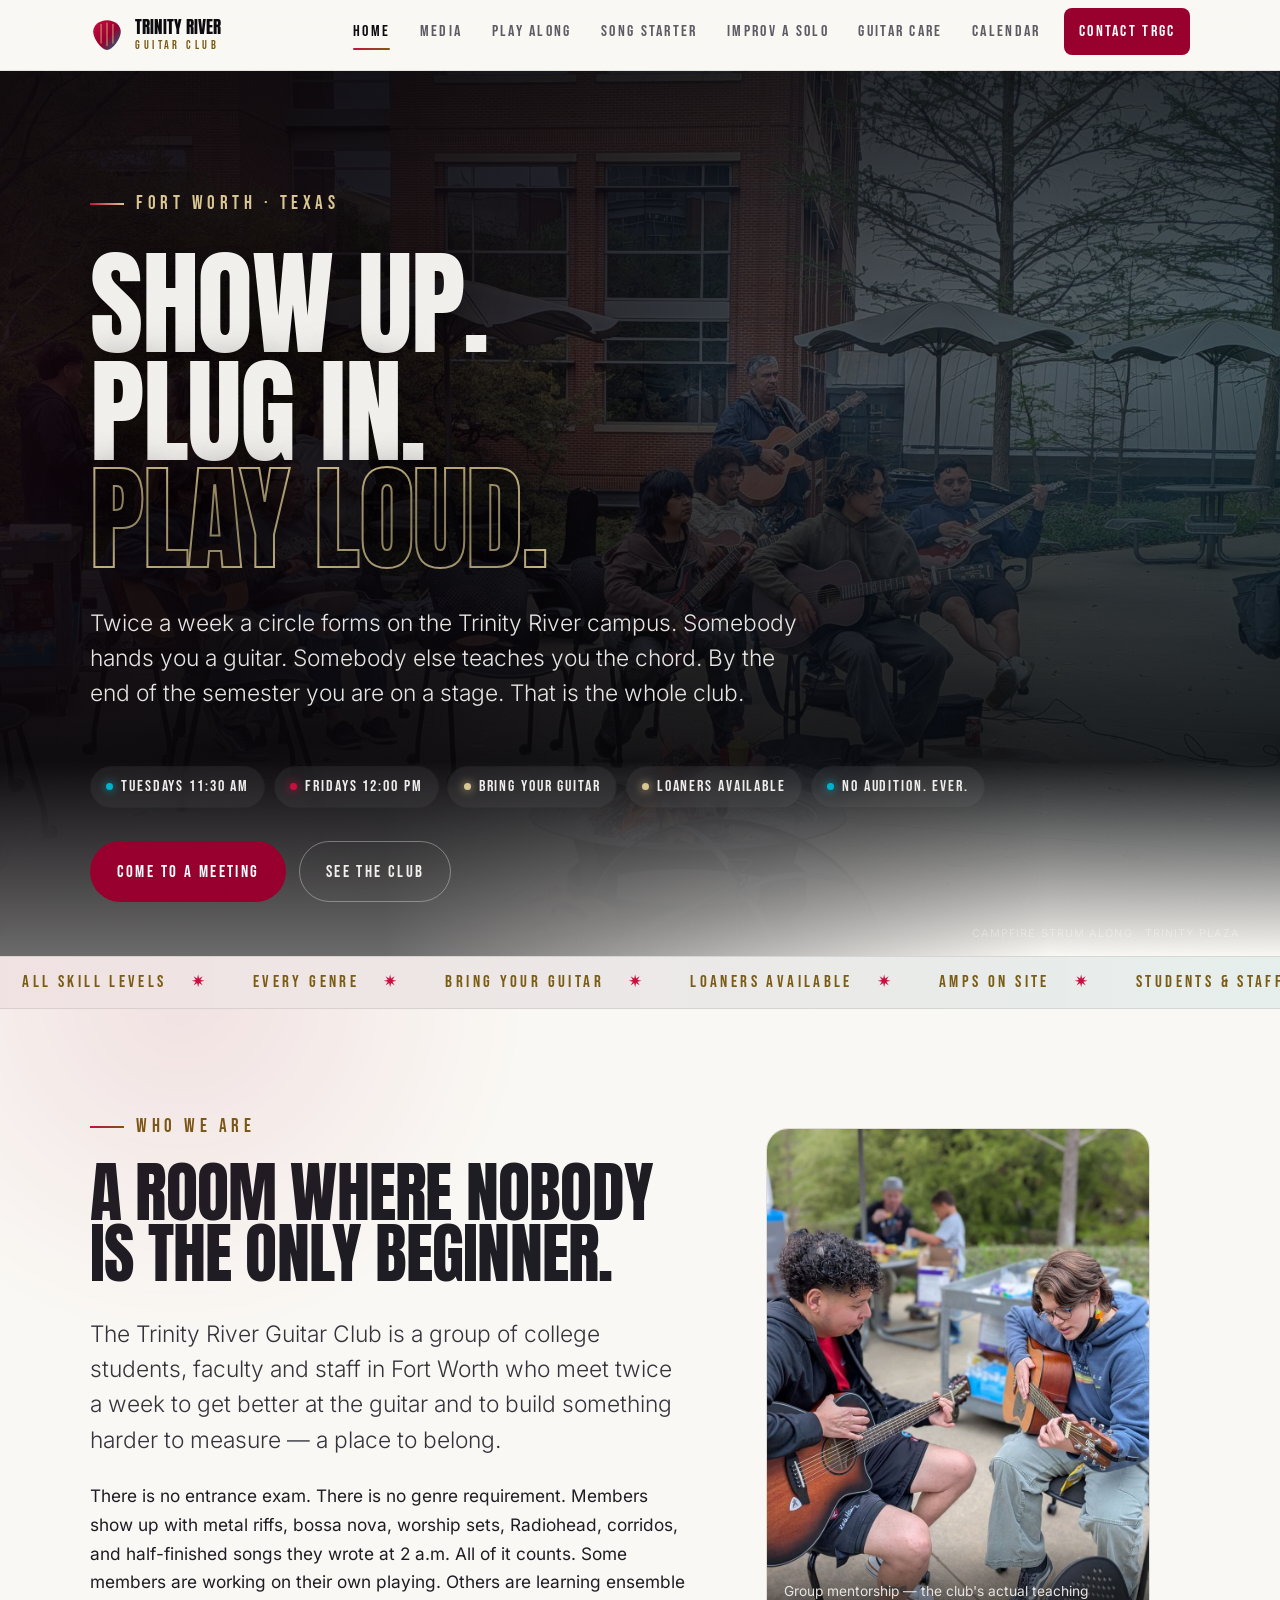
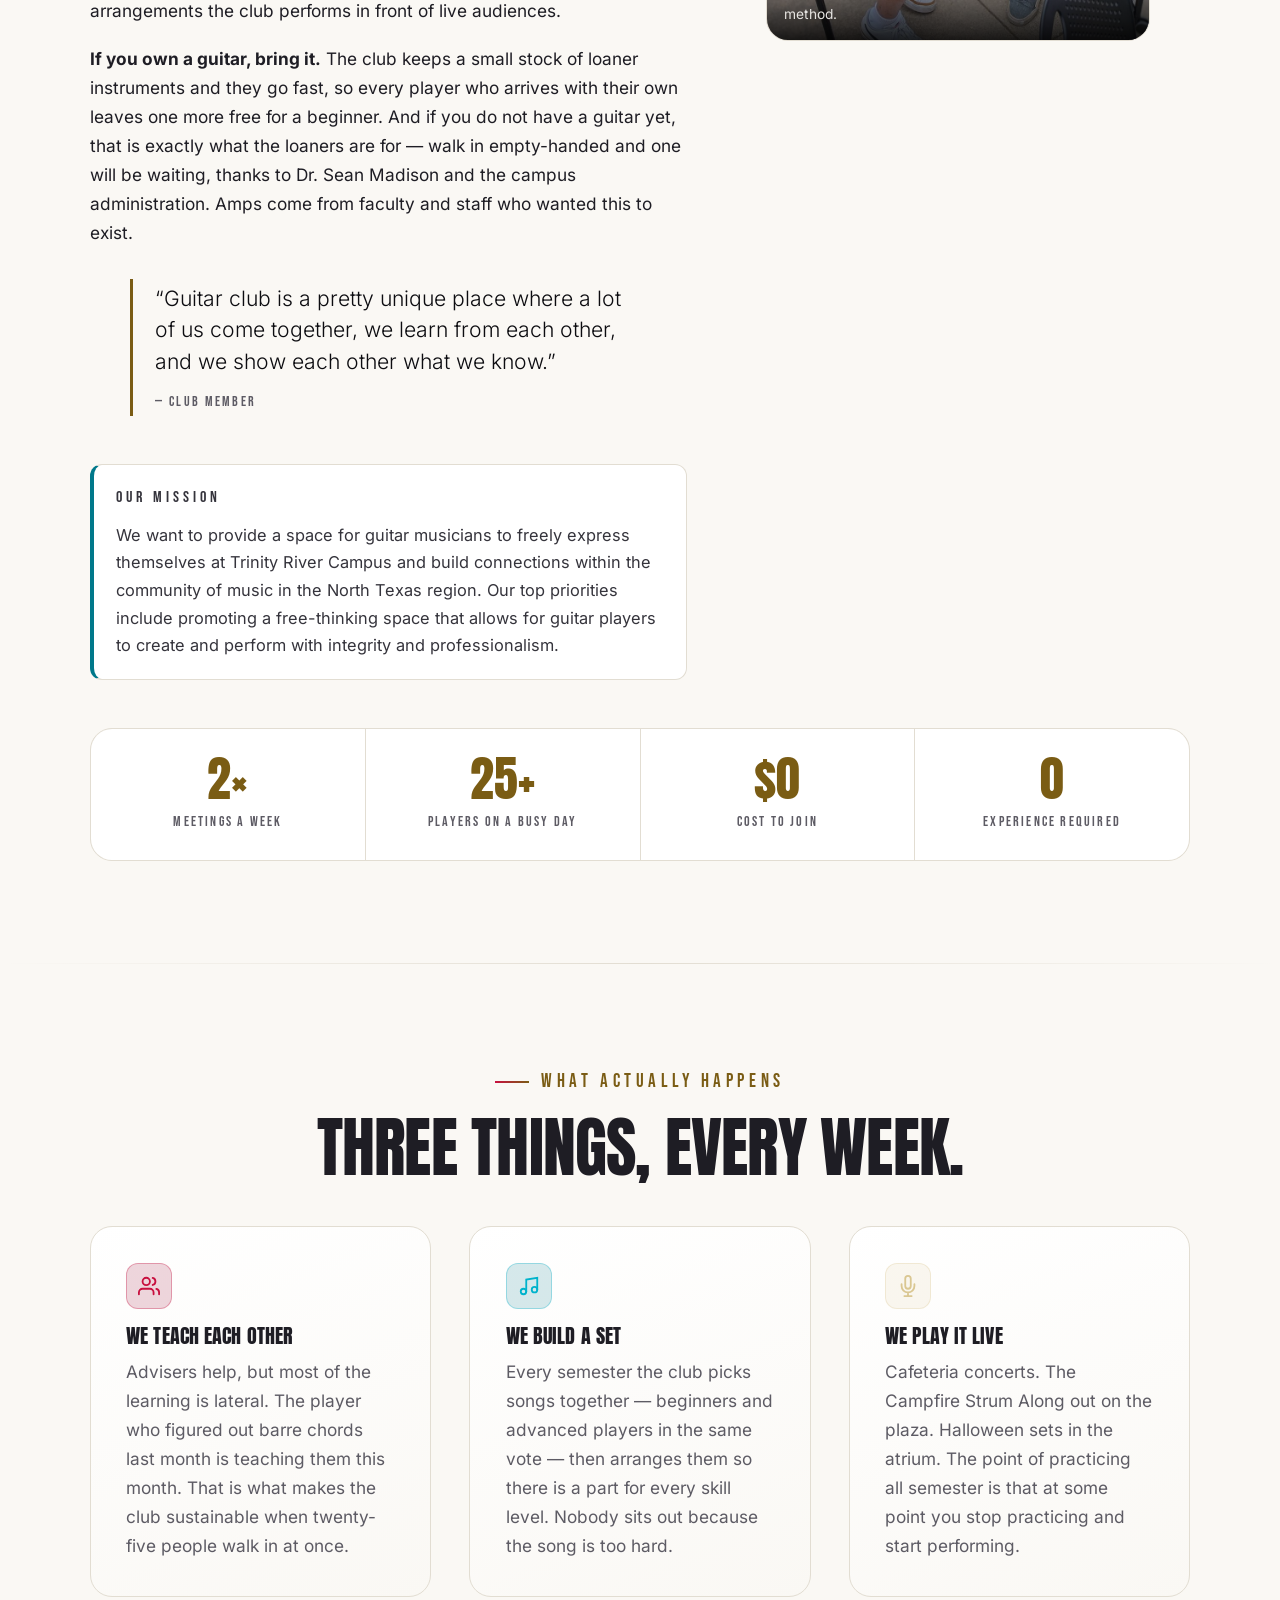
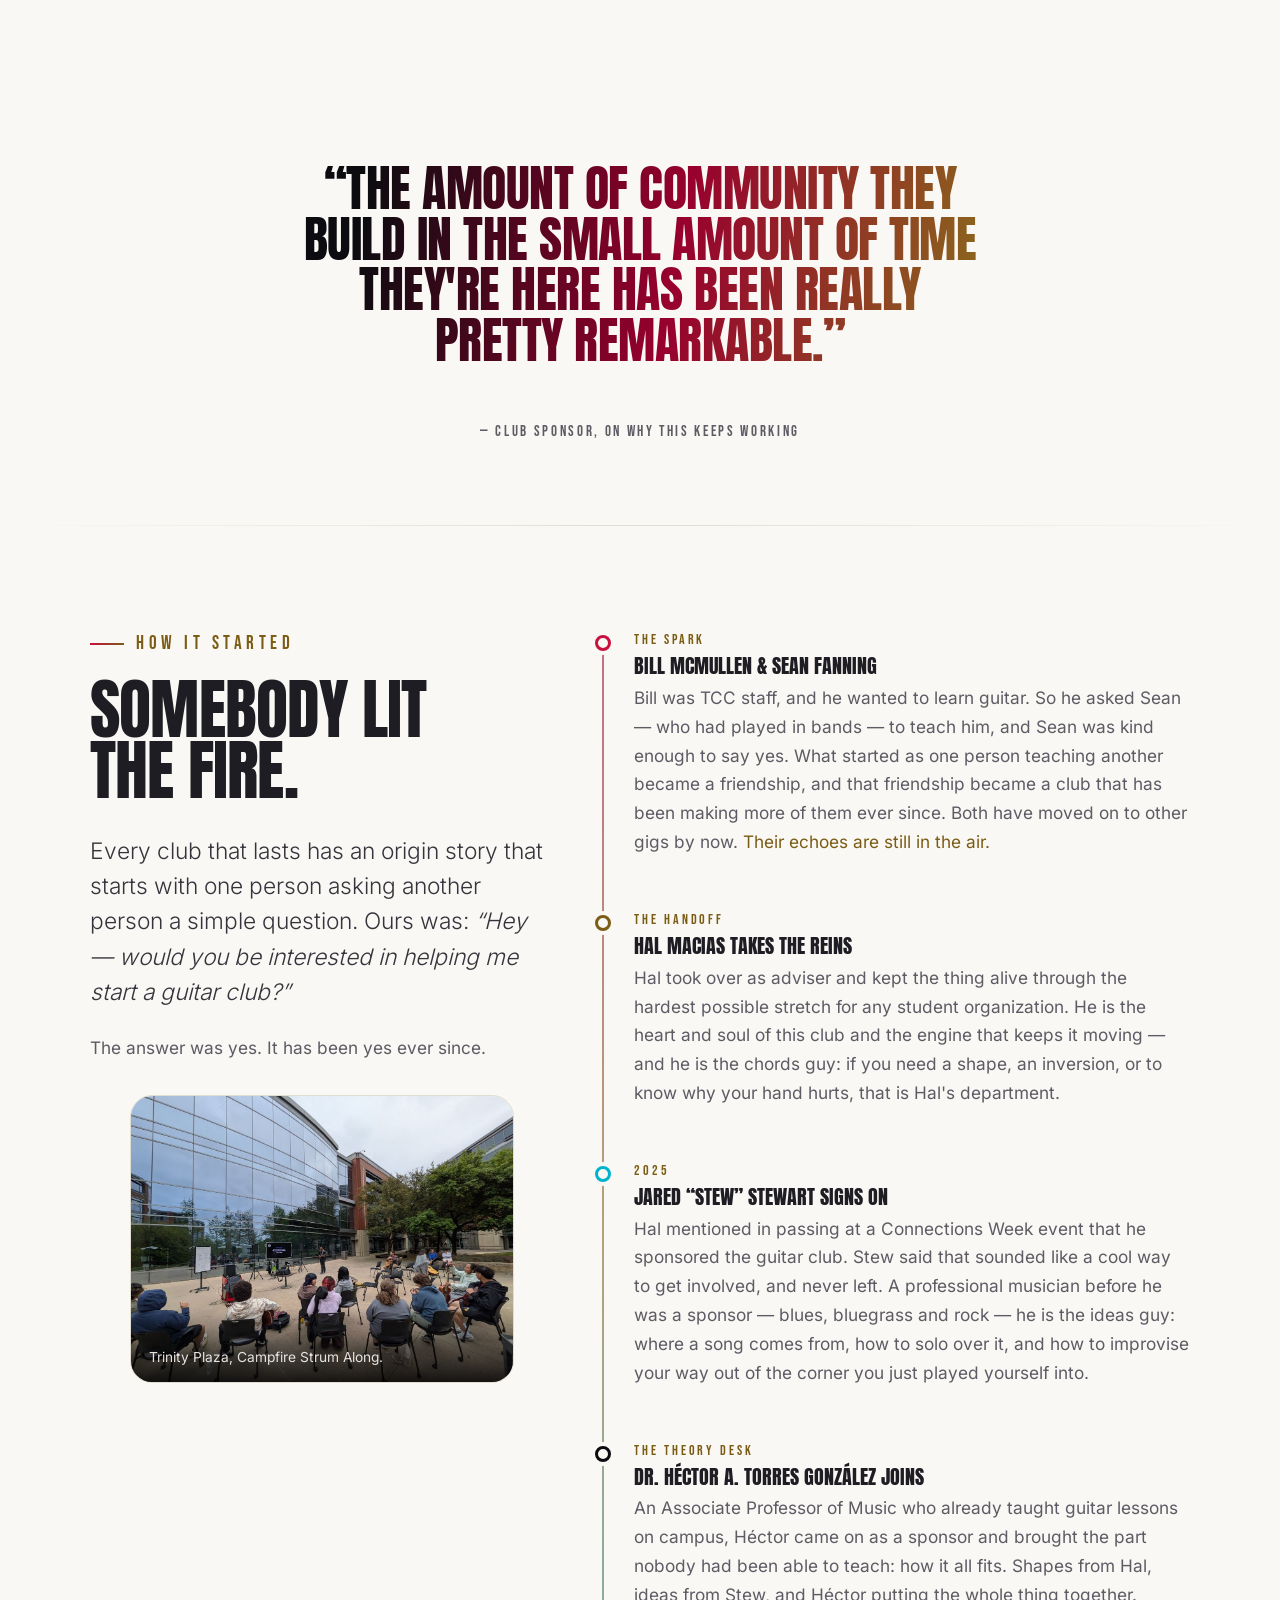
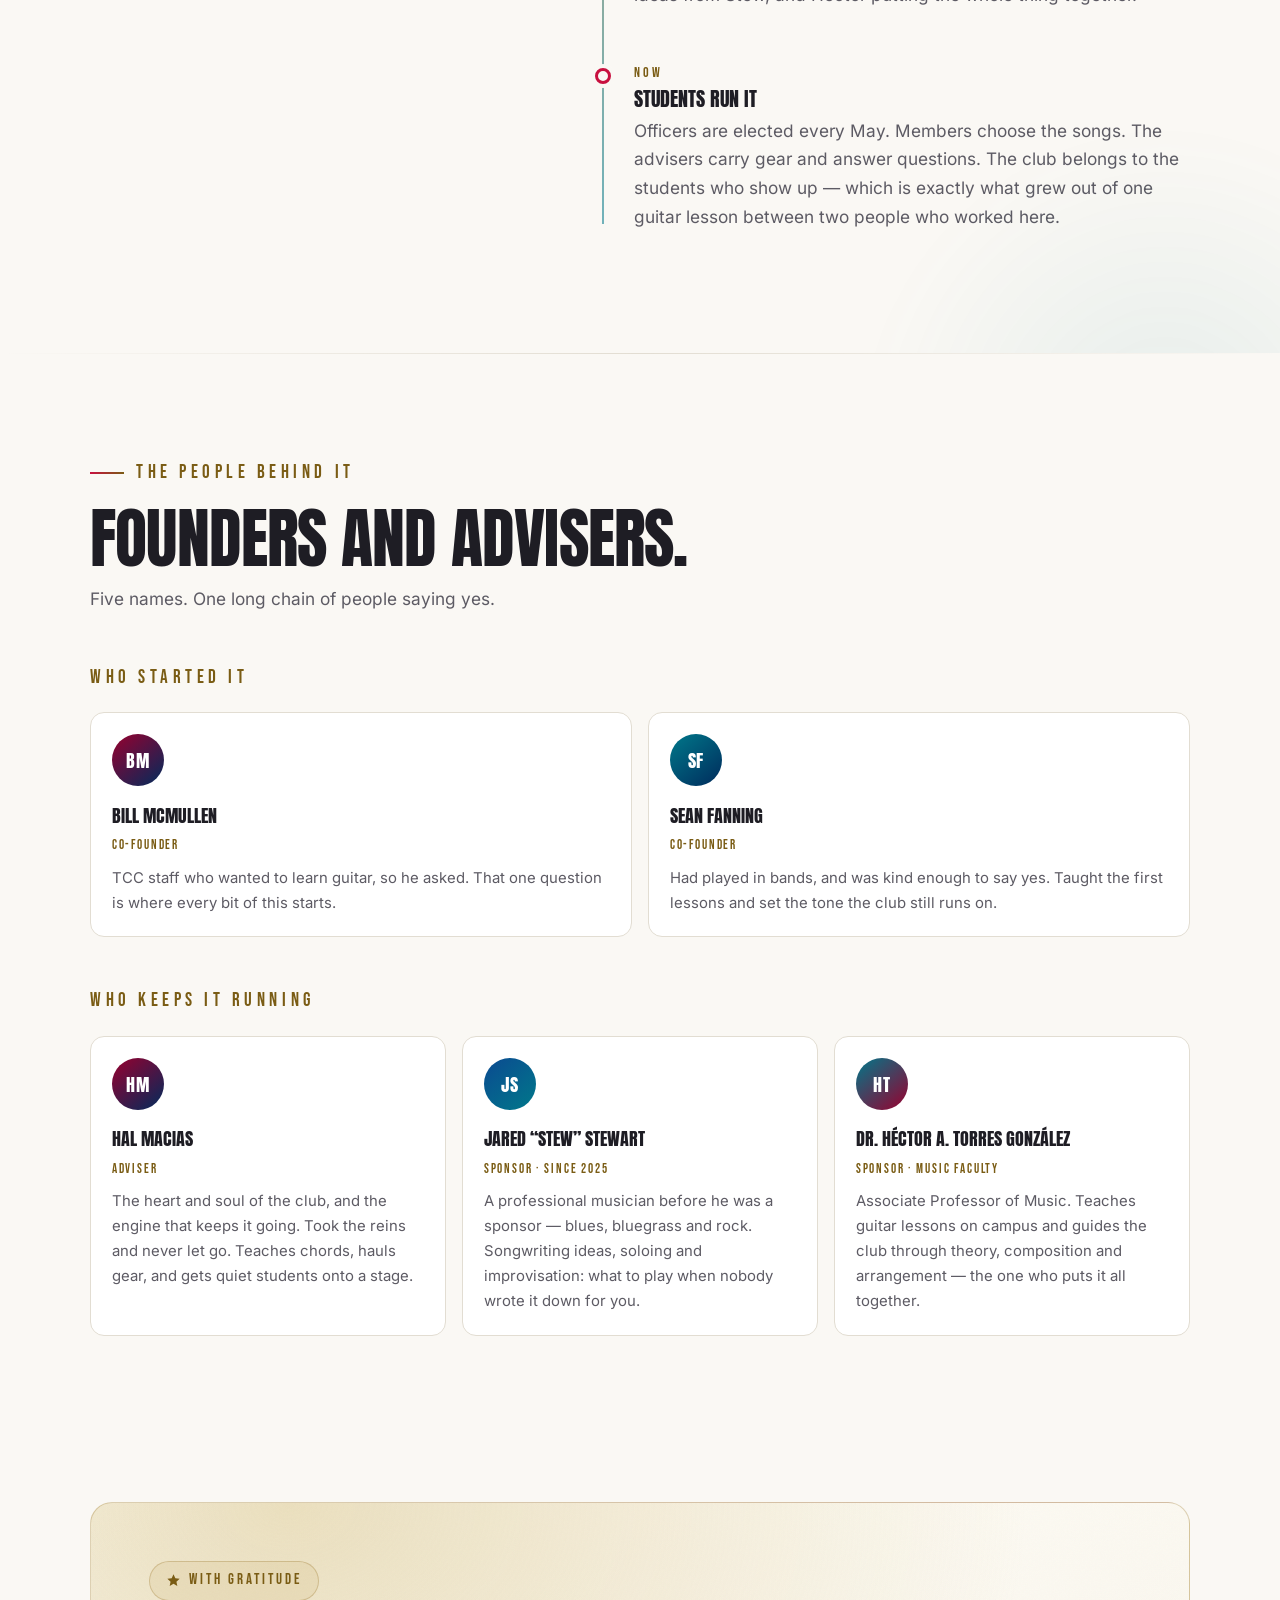
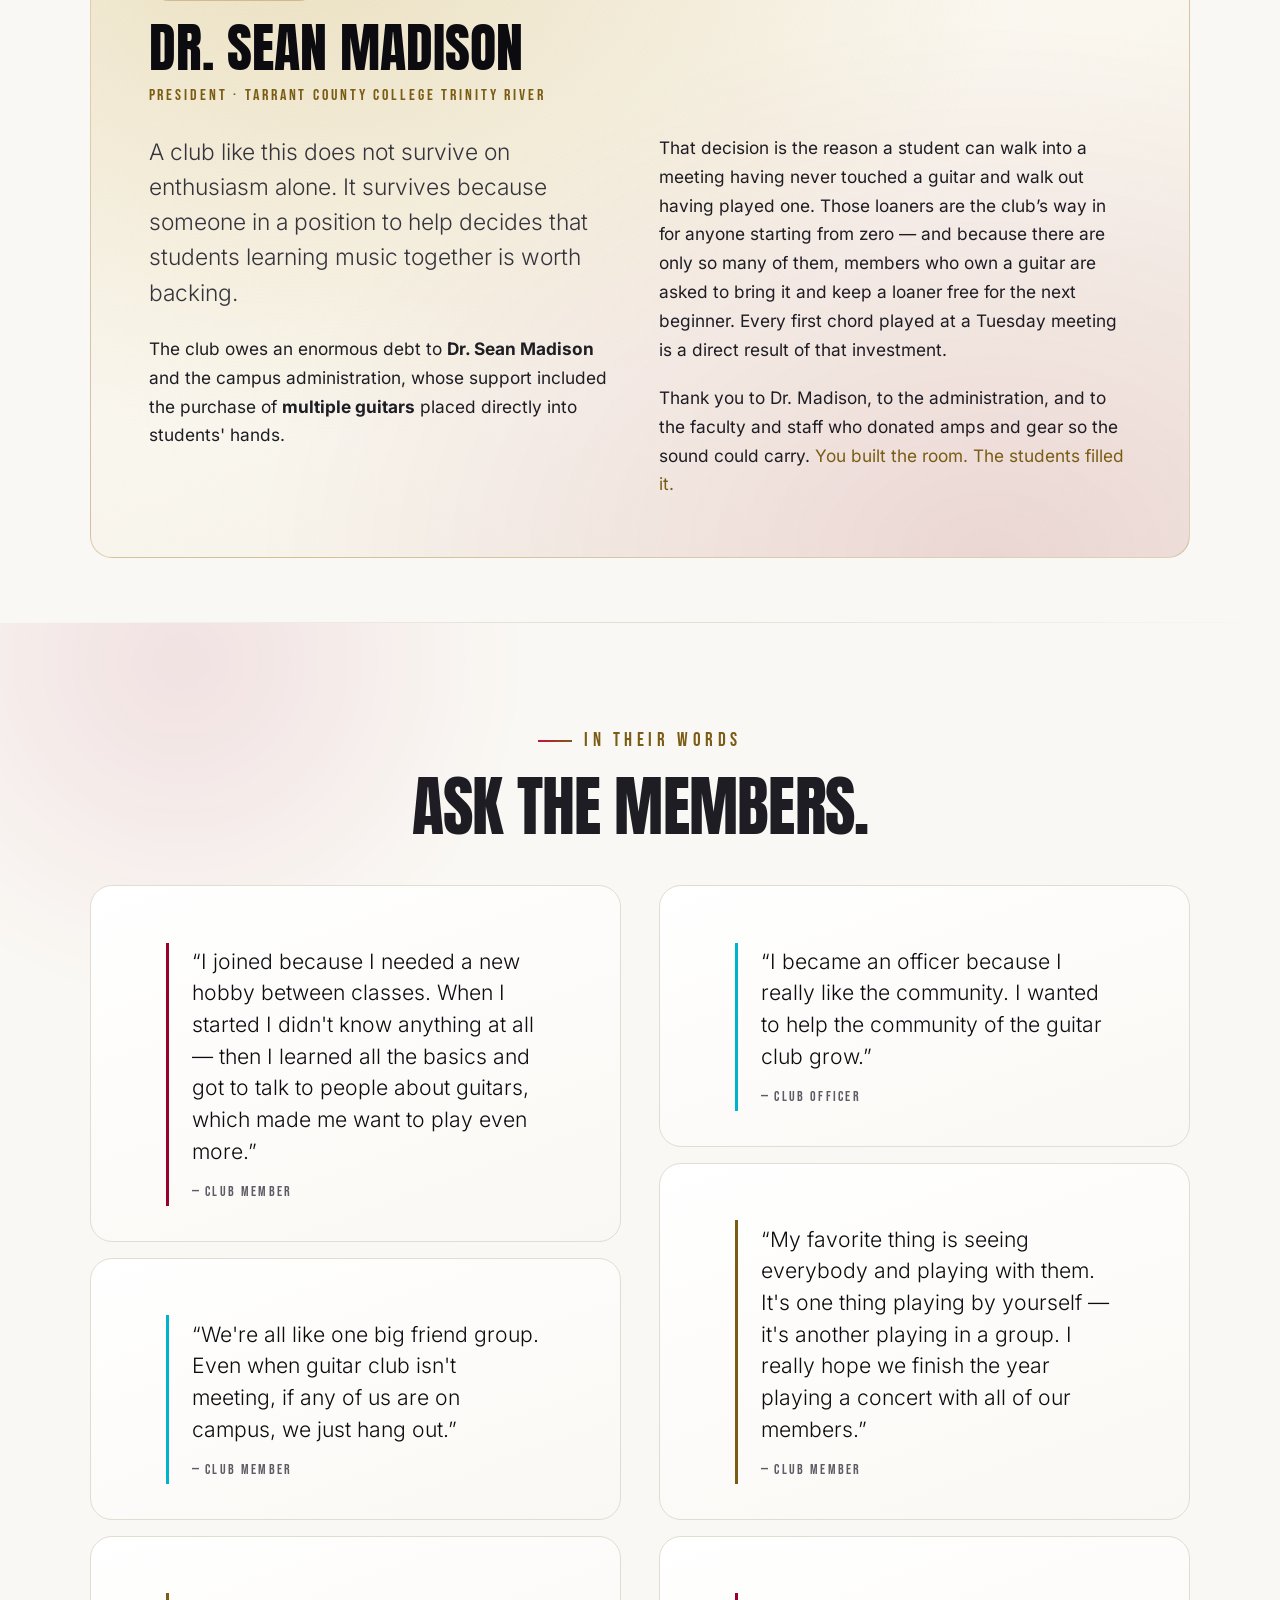
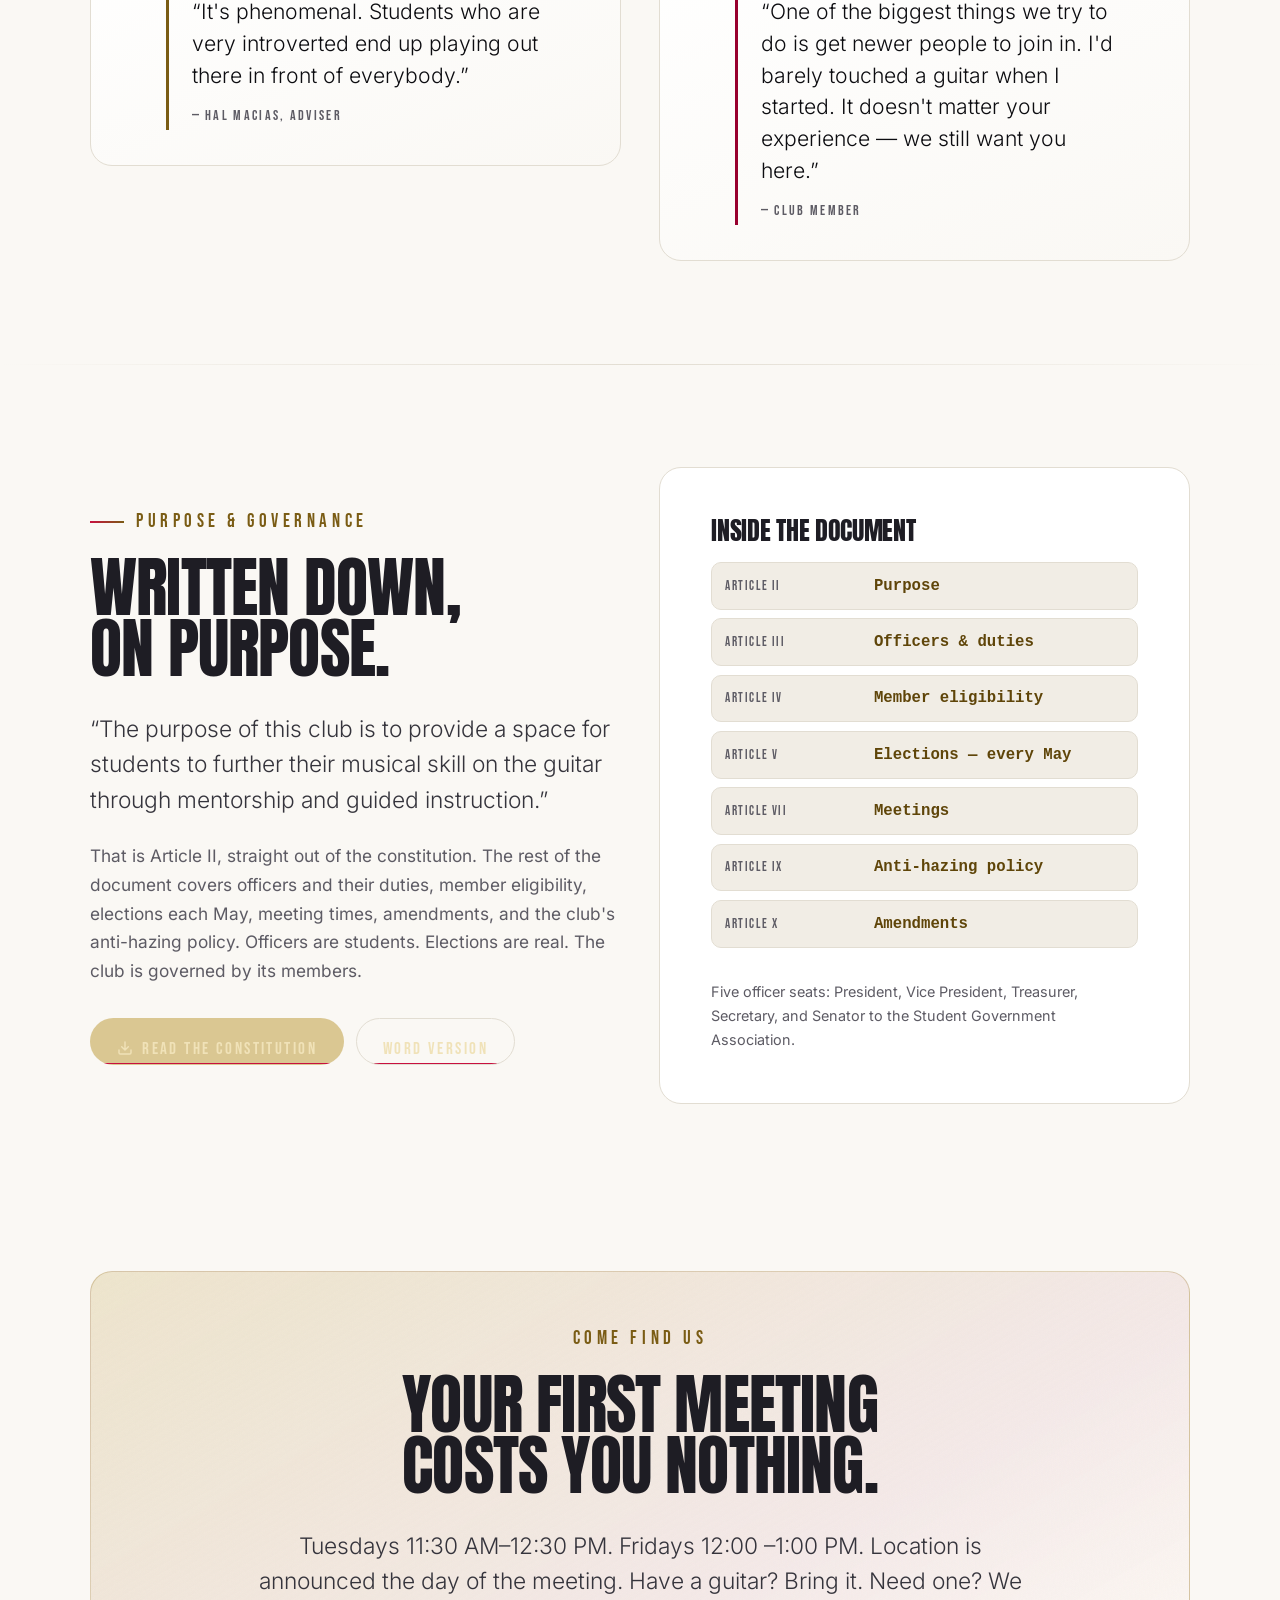
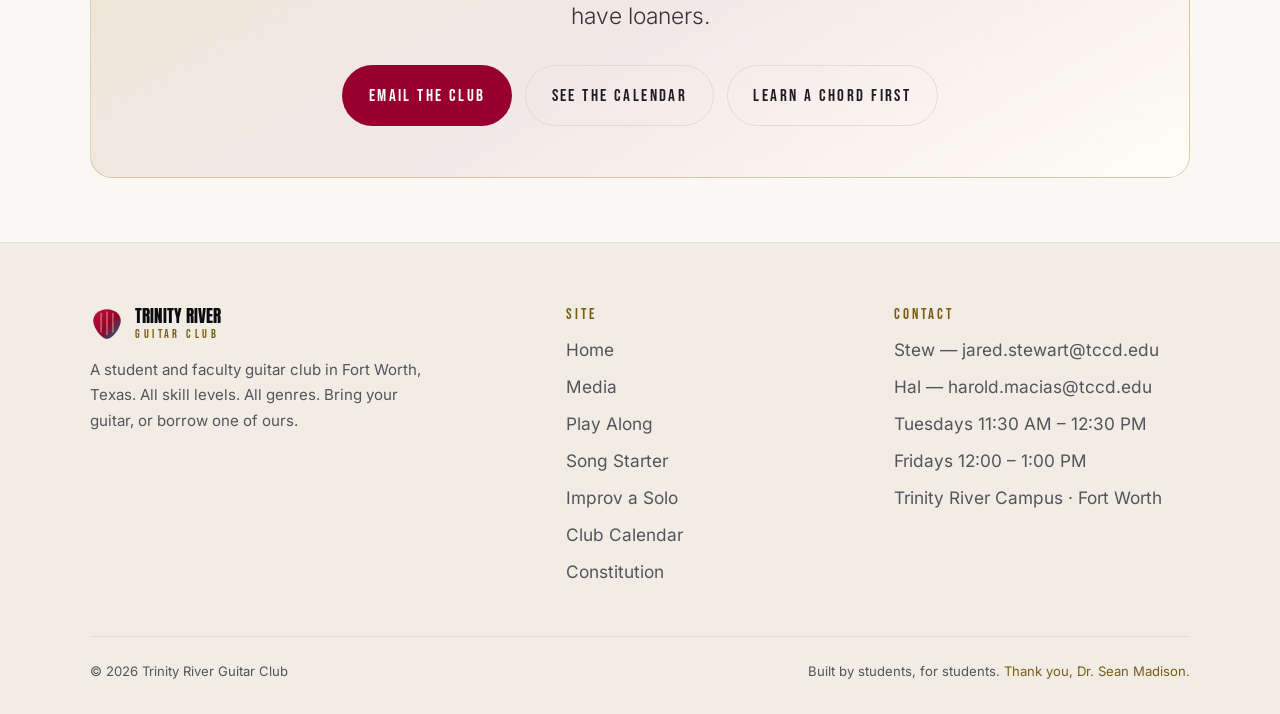
==== commit 344ae1e7: "Add files via upload" ====
--- a/index.html
+++ b/index.html
@@ -60,6 +60,7 @@
       <li><a href="media.html">Media</a></li>
       <li><a href="play-along.html">Play Along</a></li>
       <li><a href="progressions.html">Song Starter</a></li>
+      <li><a href="improv.html">Improv a Solo</a></li>
       <li><a href="guitar-care.html">Guitar Care</a></li>
       <li><a href="calendar.html">Calendar</a></li>
       <li class="nav__cta"><a class="btn btn--sm" href="mailto:jared.stewart@tccd.edu?subject=Trinity%20River%20Guitar%20Club">Contact TRGC</a></li>
@@ -567,6 +568,7 @@
           <li><a href="media.html">Media</a></li>
           <li><a href="play-along.html">Play Along</a></li>
           <li><a href="progressions.html">Song Starter</a></li>
+          <li><a href="improv.html">Improv a Solo</a></li>
           <li><a href="calendar.html">Club Calendar</a></li>
           <li><a href="trgc-constitution.pdf">Constitution</a></li>
         </ul>
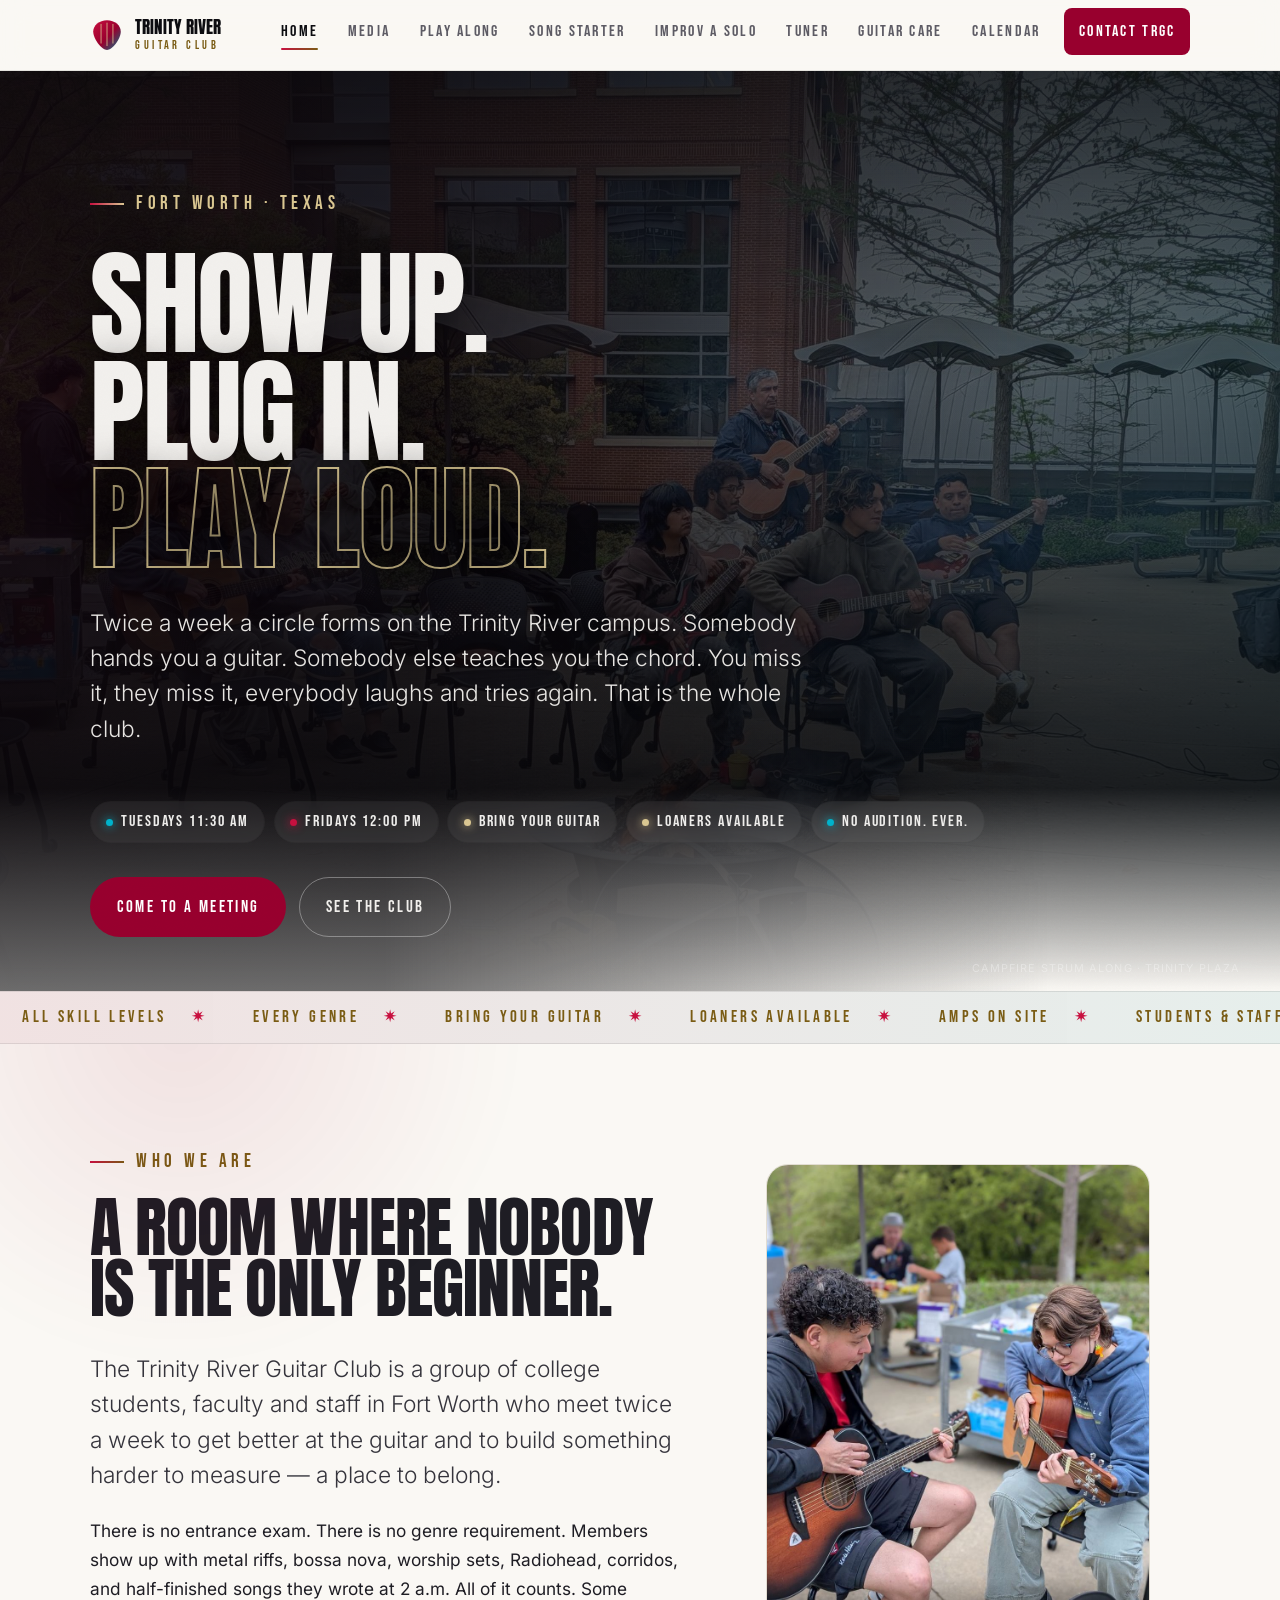
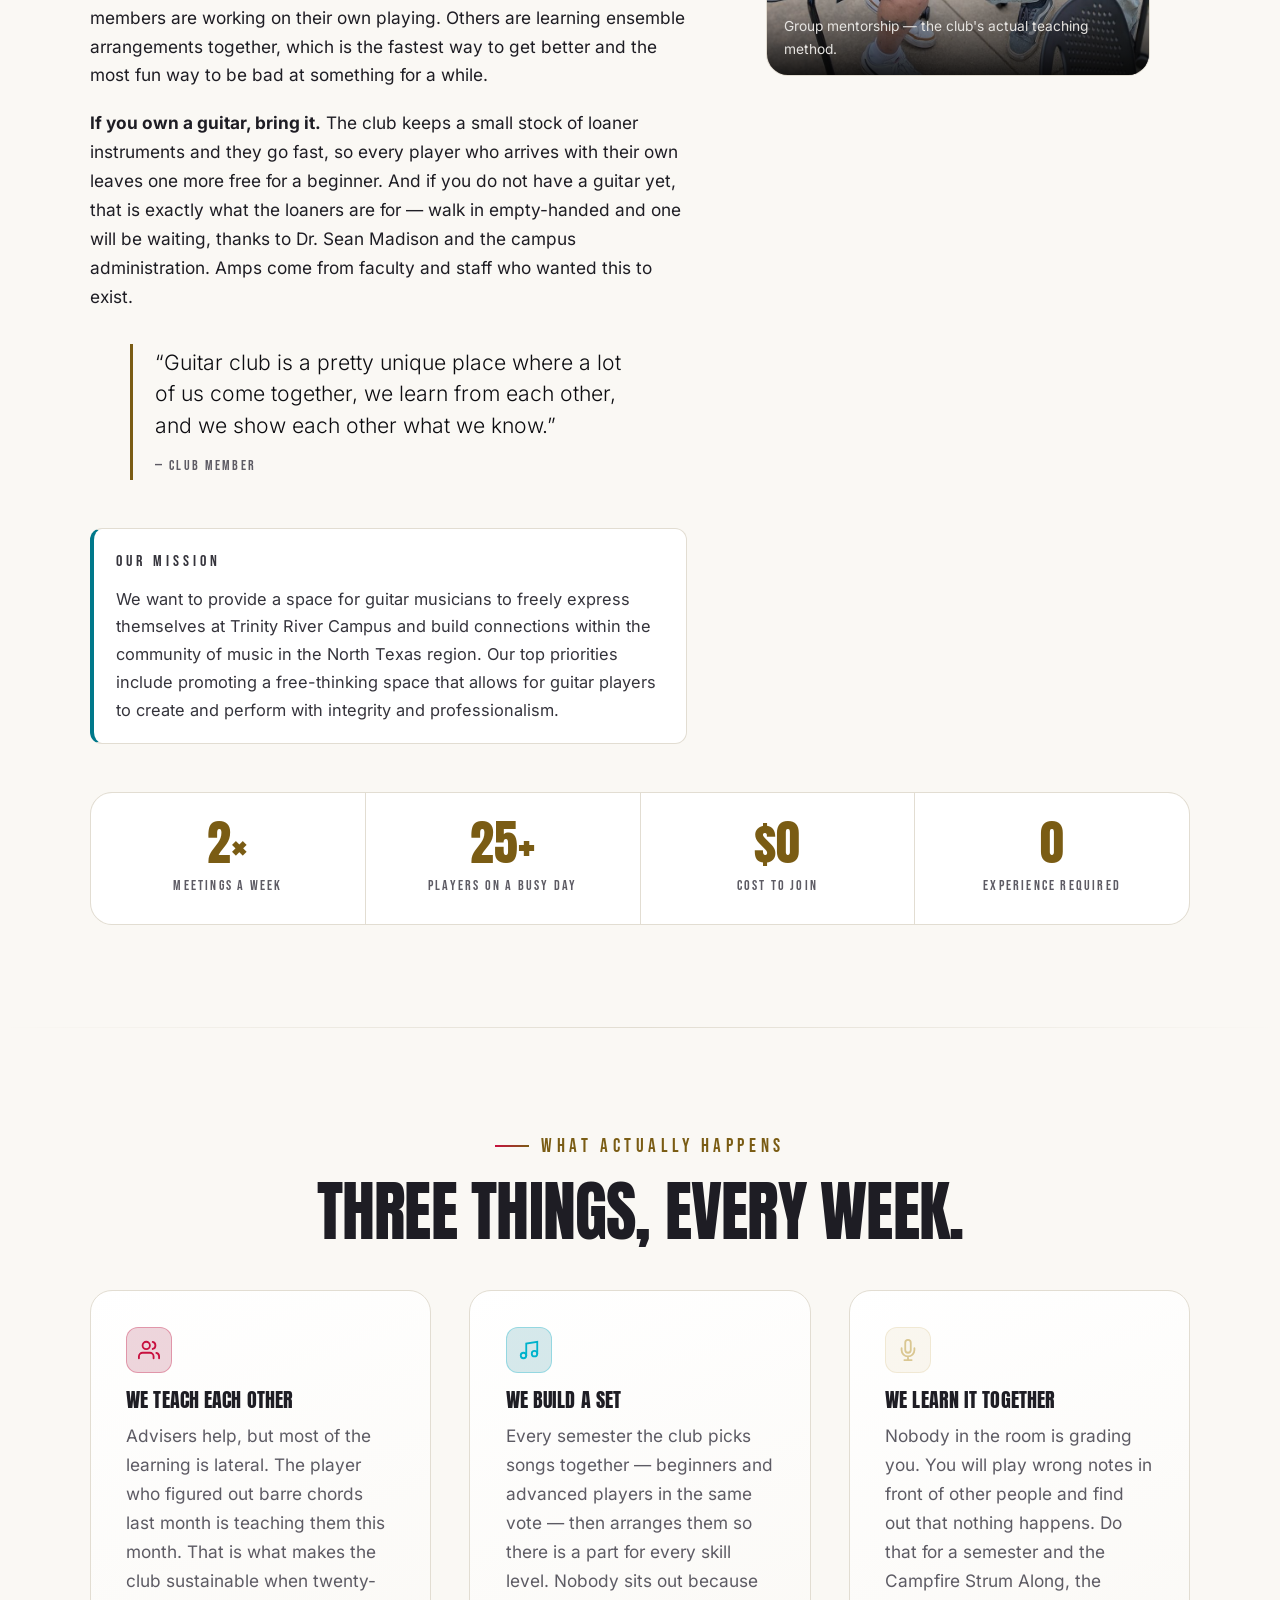
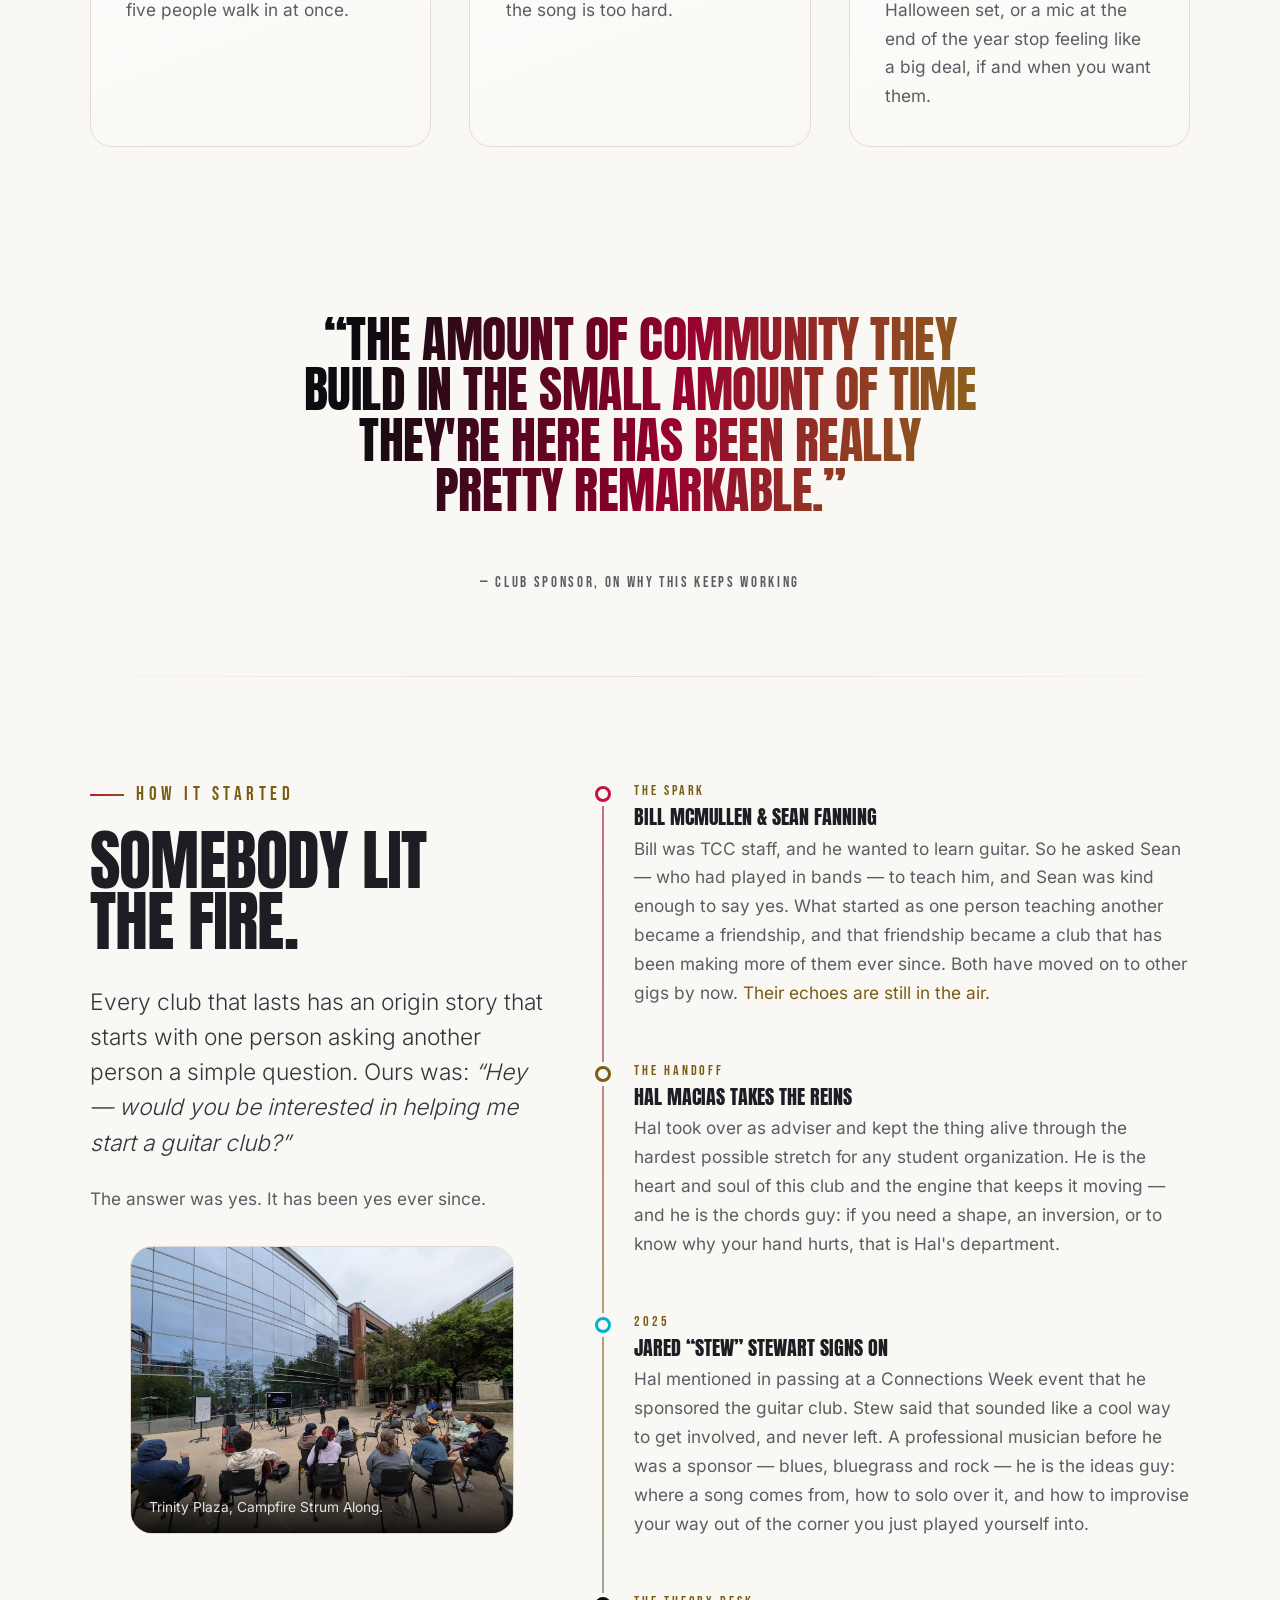
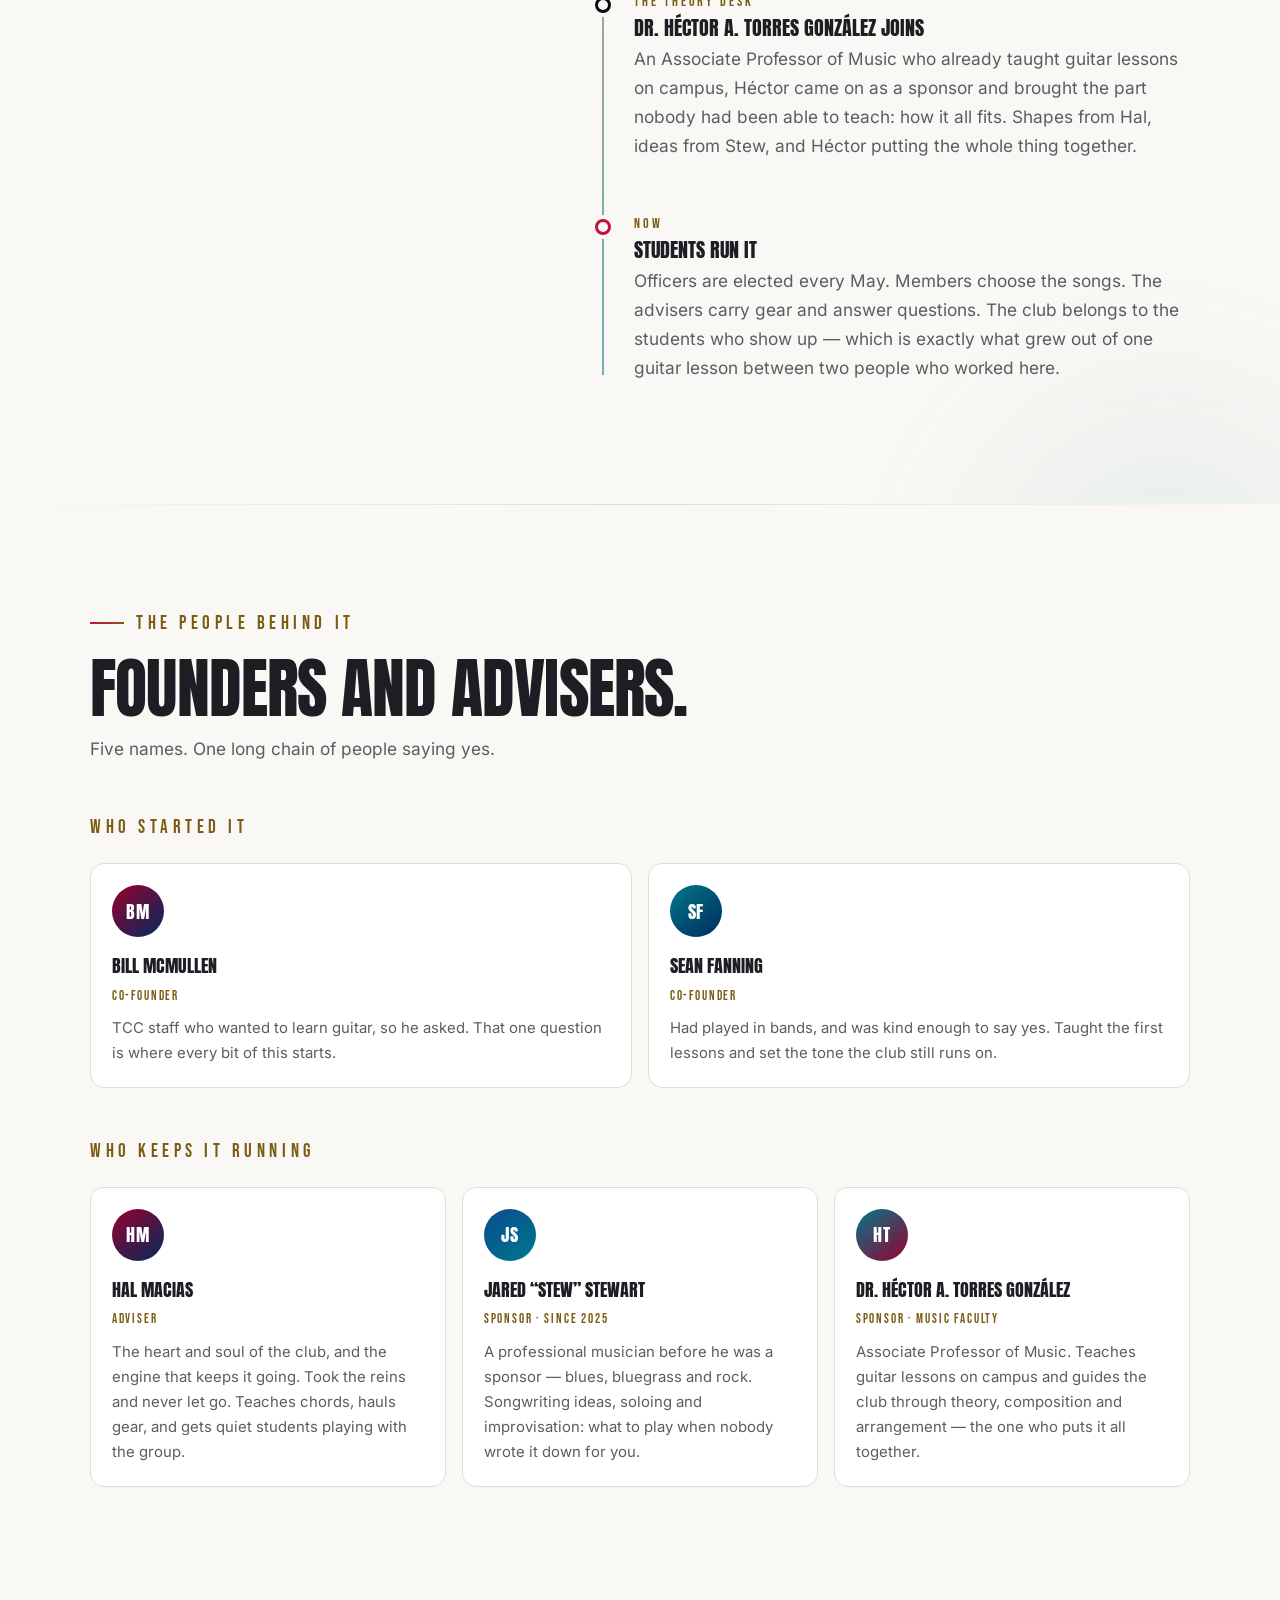
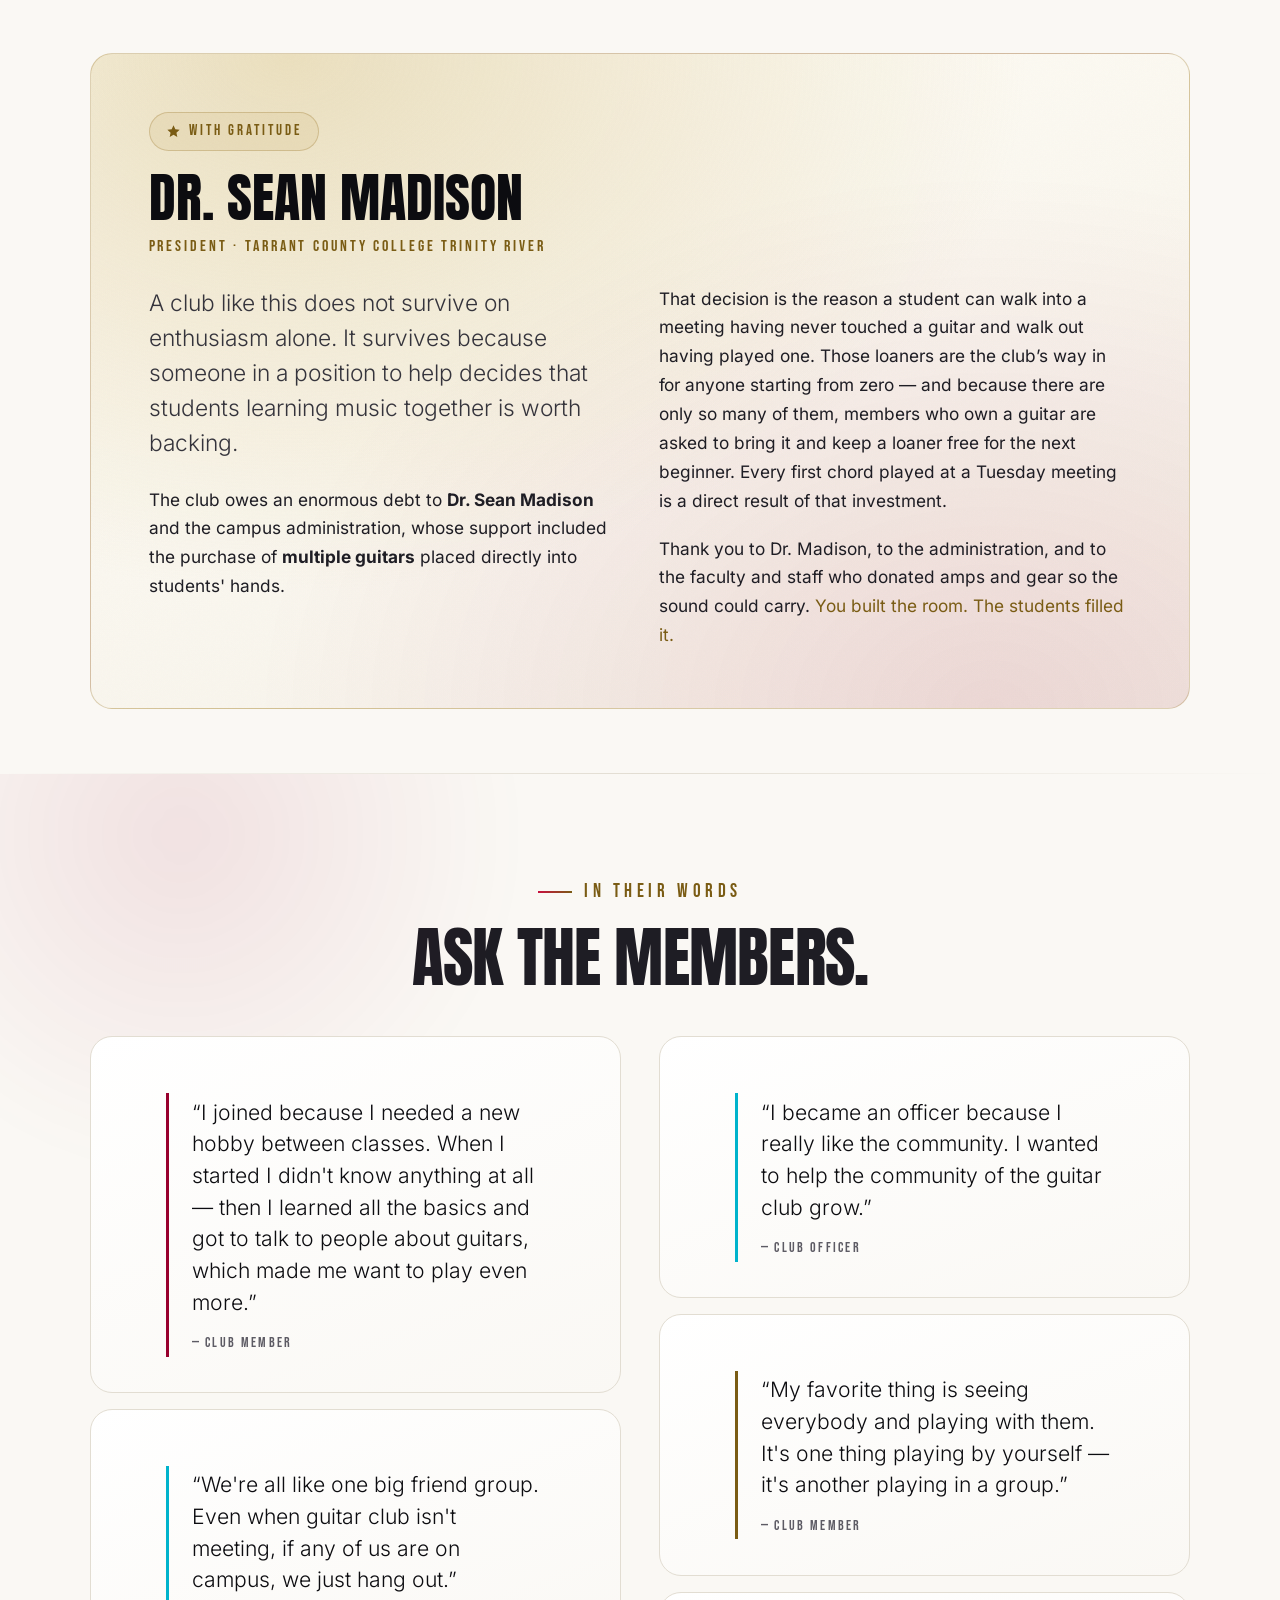
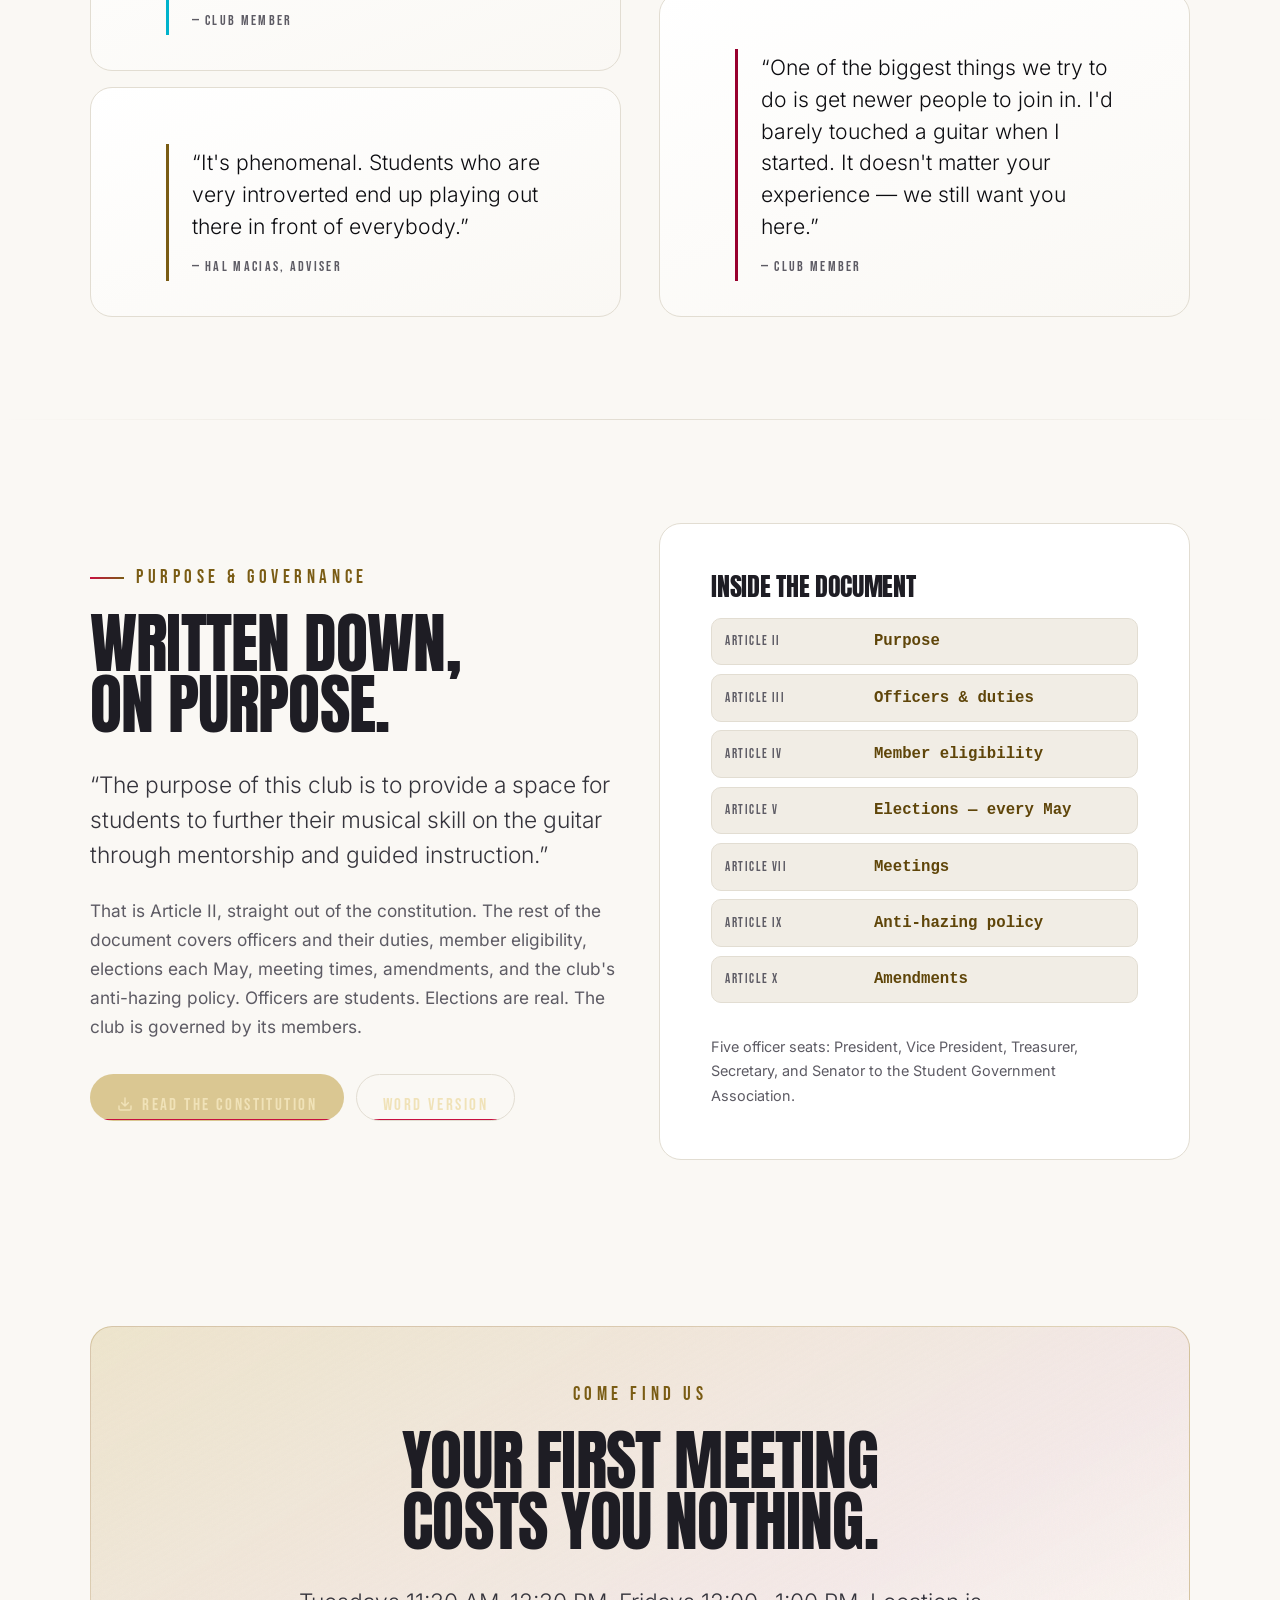
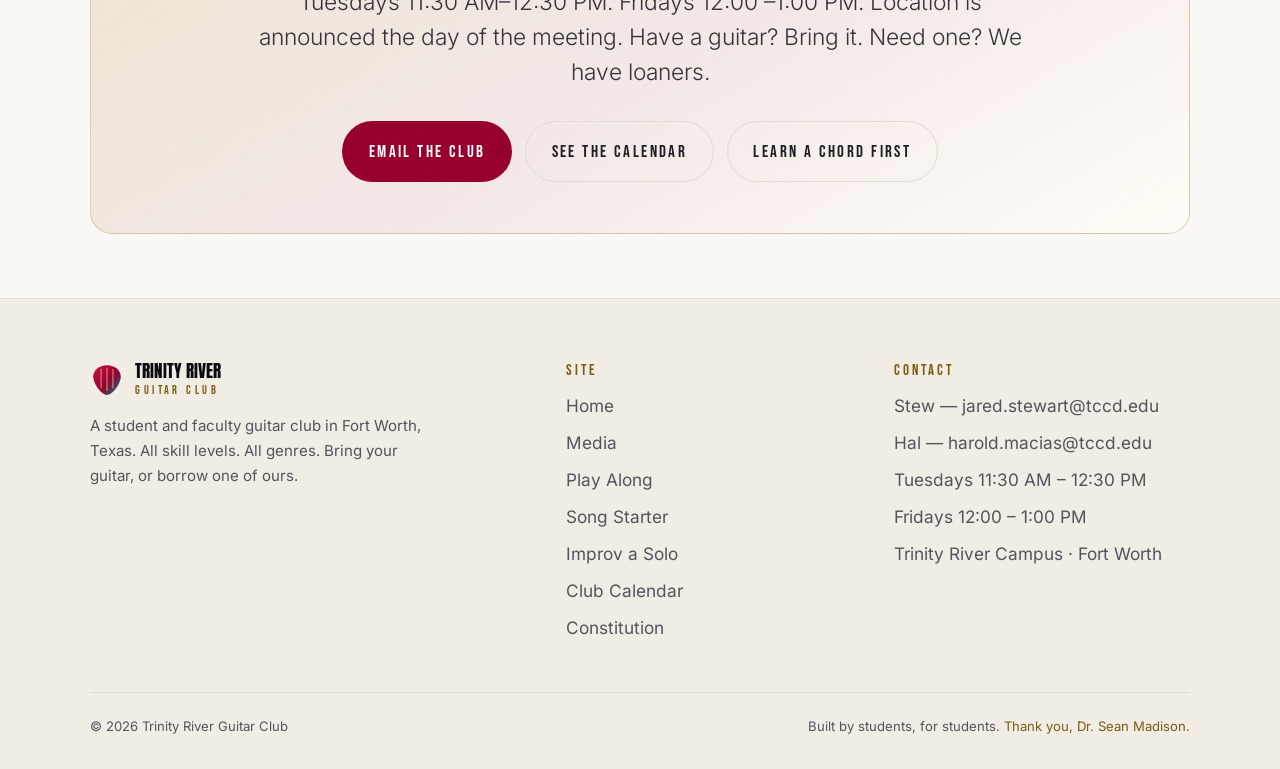
==== commit 205afbeb: "Add files via upload" ====
--- a/index.html
+++ b/index.html
@@ -61,8 +61,10 @@
       <li><a href="play-along.html">Play Along</a></li>
       <li><a href="progressions.html">Song Starter</a></li>
       <li><a href="improv.html">Improv a Solo</a></li>
+      <li><a href="tuner.html">Tuner</a></li>
       <li><a href="guitar-care.html">Guitar Care</a></li>
       <li><a href="calendar.html">Calendar</a></li>
+
       <li class="nav__cta"><a class="btn btn--sm" href="mailto:jared.stewart@tccd.edu?subject=Trinity%20River%20Guitar%20Club">Contact TRGC</a></li>
     </ul>
   </div>
@@ -81,8 +83,8 @@
     <h1 class="display d1">Show up.<br>Plug in.<br><span class="stroke">Play loud.</span></h1>
     <p class="lede hero__sub">
       Twice a week a circle forms on the Trinity River campus. Somebody hands you a guitar.
-      Somebody else teaches you the chord. By the end of the semester
-      you are on a stage. That is the whole club.
+      Somebody else teaches you the chord. You miss it, they miss it, everybody laughs
+      and tries again. That is the whole club.
     </p>
     <div class="hero__meta">
       <span class="chip"><span class="chip__dot"></span>Tuesdays 11:30&nbsp;AM</span>
@@ -124,7 +126,7 @@
           There is no entrance exam. There is no genre requirement. Members show up with metal riffs,
           bossa nova, worship sets, Radiohead, corridos, and half-finished songs they wrote at 2&nbsp;a.m.
           All of it counts. Some members are working on their own playing. Others are learning ensemble
-          arrangements the club performs in front of live audiences.
+          arrangements together, which is the fastest way to get better and the most fun way to be bad at something for a while.
         </p>
         <p>
           <strong>If you own a guitar, bring it.</strong> The club keeps a small stock of loaner
@@ -206,11 +208,11 @@
         <div class="card__ico card__ico--sand" aria-hidden="true">
           <svg width="22" height="22" viewBox="0 0 24 24" fill="none" stroke="currentColor" stroke-width="2" stroke-linecap="round"><path d="M12 1a3 3 0 0 0-3 3v8a3 3 0 0 0 6 0V4a3 3 0 0 0-3-3z"/><path d="M19 10v2a7 7 0 0 1-14 0v-2M12 19v4M8 23h8"/></svg>
         </div>
-        <h3>We play it live</h3>
+        <h3>We learn it together</h3>
         <p class="dim">
-          Cafeteria concerts. The Campfire Strum Along out on the plaza. Halloween sets in the atrium.
-          The point of practicing all semester is that at some point you stop practicing and start
-          performing.
+          Nobody in the room is grading you. You will play wrong notes in front of other people and
+          find out that nothing happens. Do that for a semester and the Campfire Strum Along, the
+          Halloween set, or a mic at the end of the year stop feeling like a big deal, if and when you want them.
         </p>
       </article>
     </div>
@@ -343,7 +345,7 @@
         <div class="person__initials">HM</div>
         <div class="person__name">Hal Macias</div>
         <div class="person__role">Adviser</div>
-        <p>The heart and soul of the club, and the engine that keeps it going. Took the reins and never let go. Teaches chords, hauls gear, and gets quiet students onto a stage.</p>
+        <p>The heart and soul of the club, and the engine that keeps it going. Took the reins and never let go. Teaches chords, hauls gear, and gets quiet students playing with the group.</p>
       </div>
       <div class="person">
         <div class="person__initials">JS</div>
@@ -449,8 +451,7 @@
         <div class="card card--flat mt1">
           <blockquote class="quote quote--sand mb0">
             “My favorite thing is seeing everybody and playing with them. It's one thing playing by
-            yourself — it's another playing in a group. I really hope we finish the year playing a
-            concert with all of our members.”
+            yourself — it's another playing in a group.”
             <cite>— Club member</cite>
           </blockquote>
         </div>
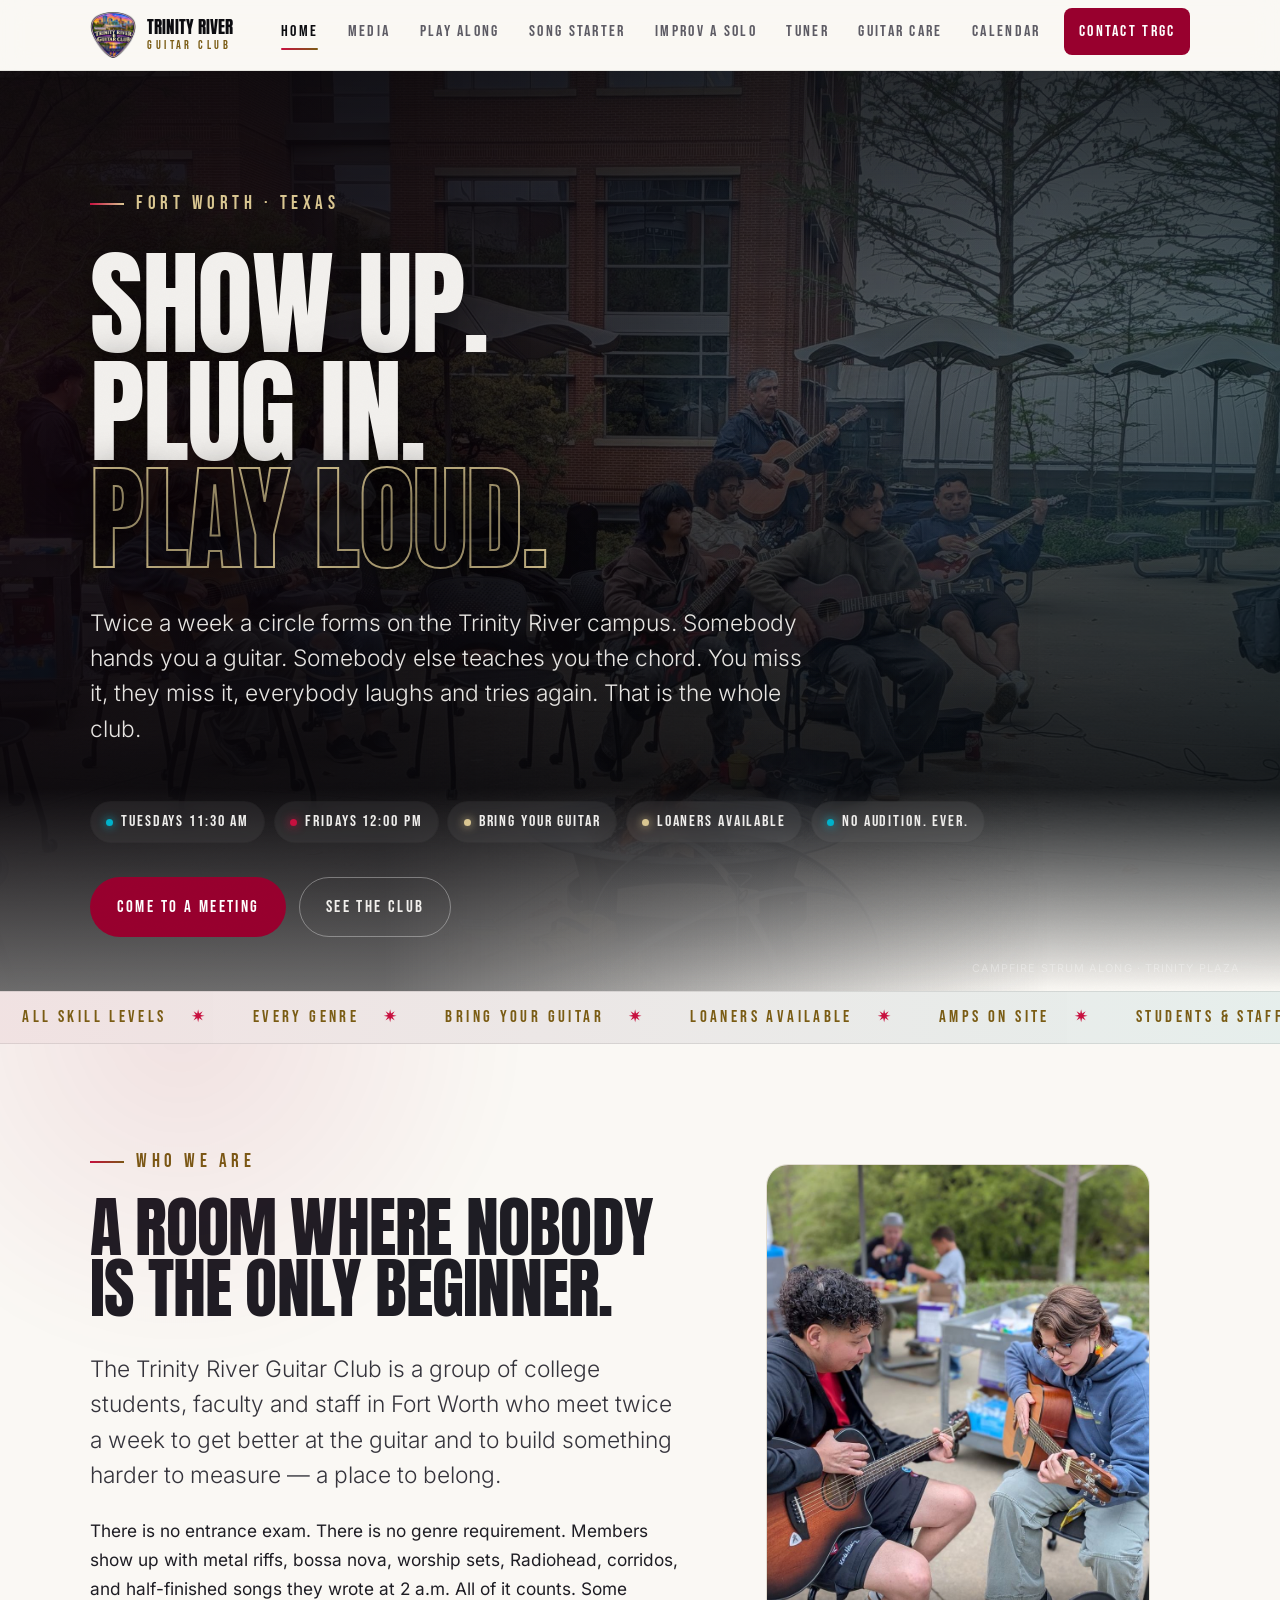
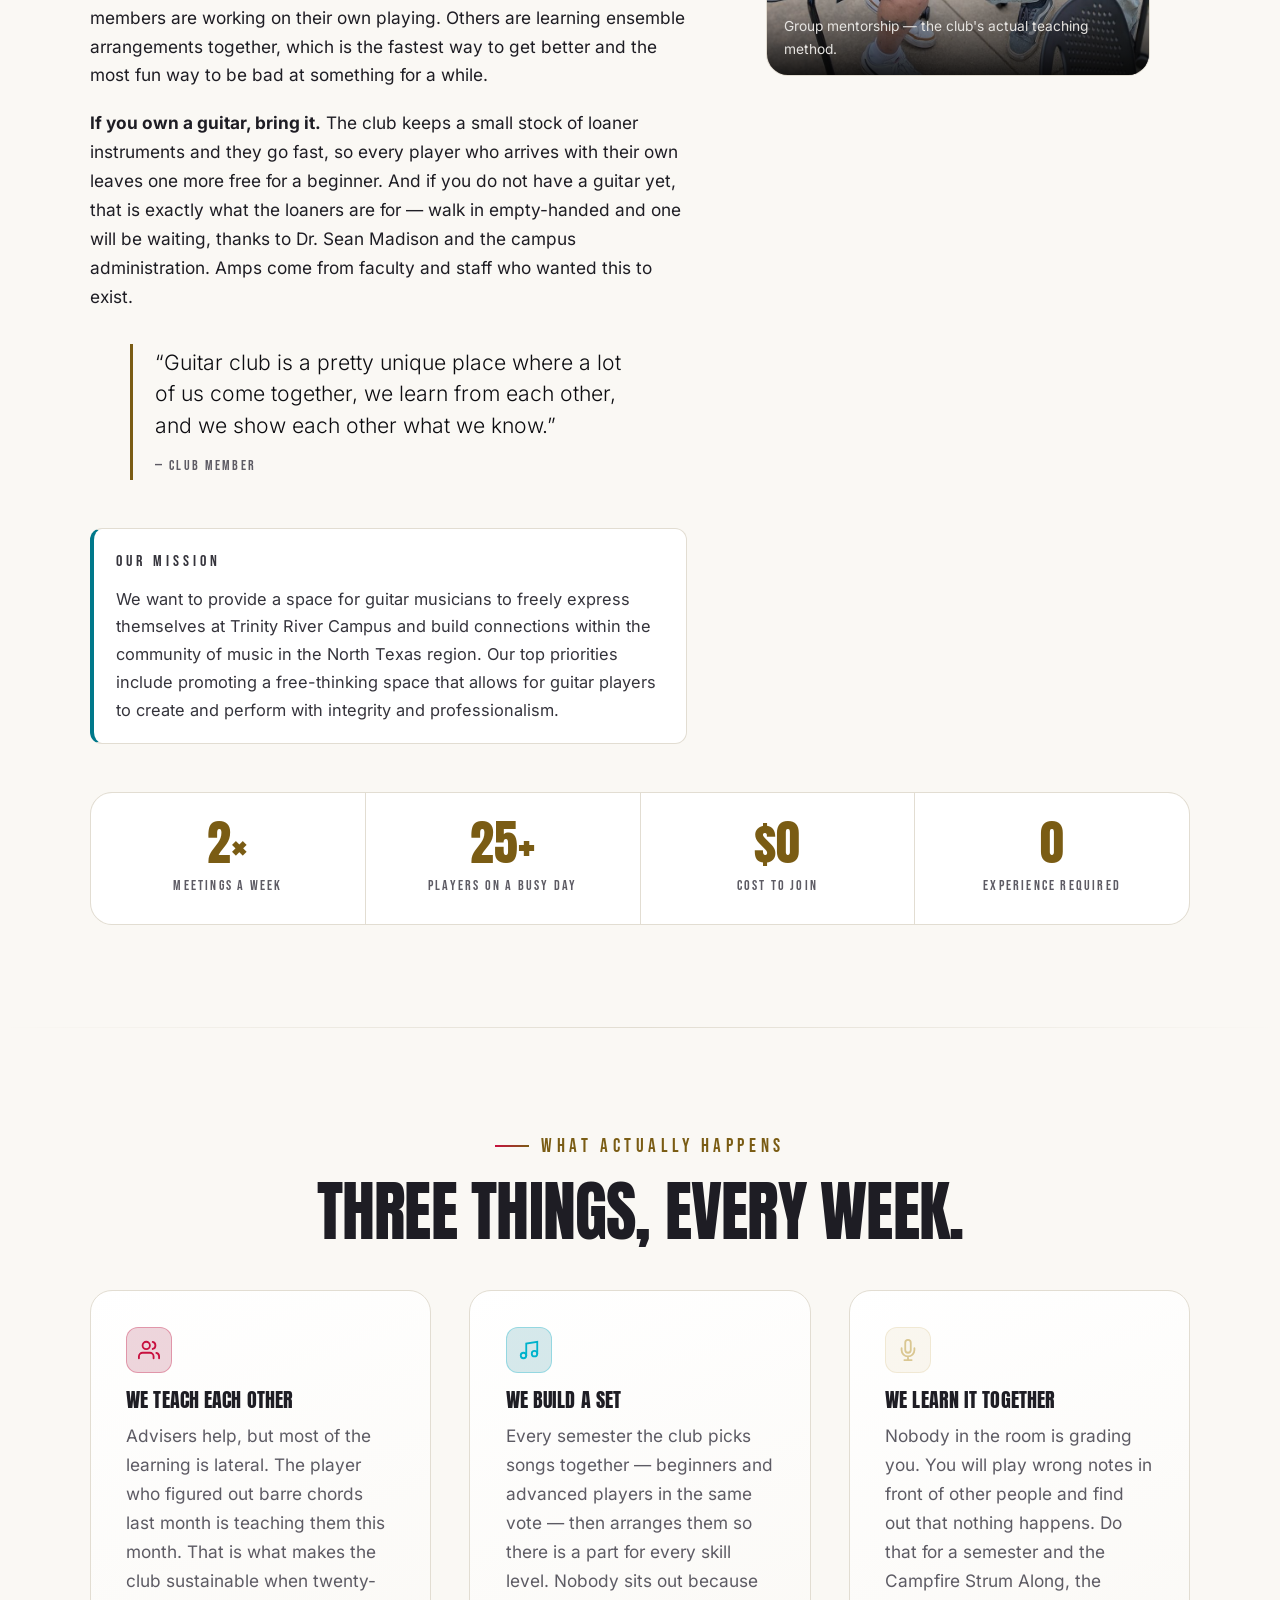
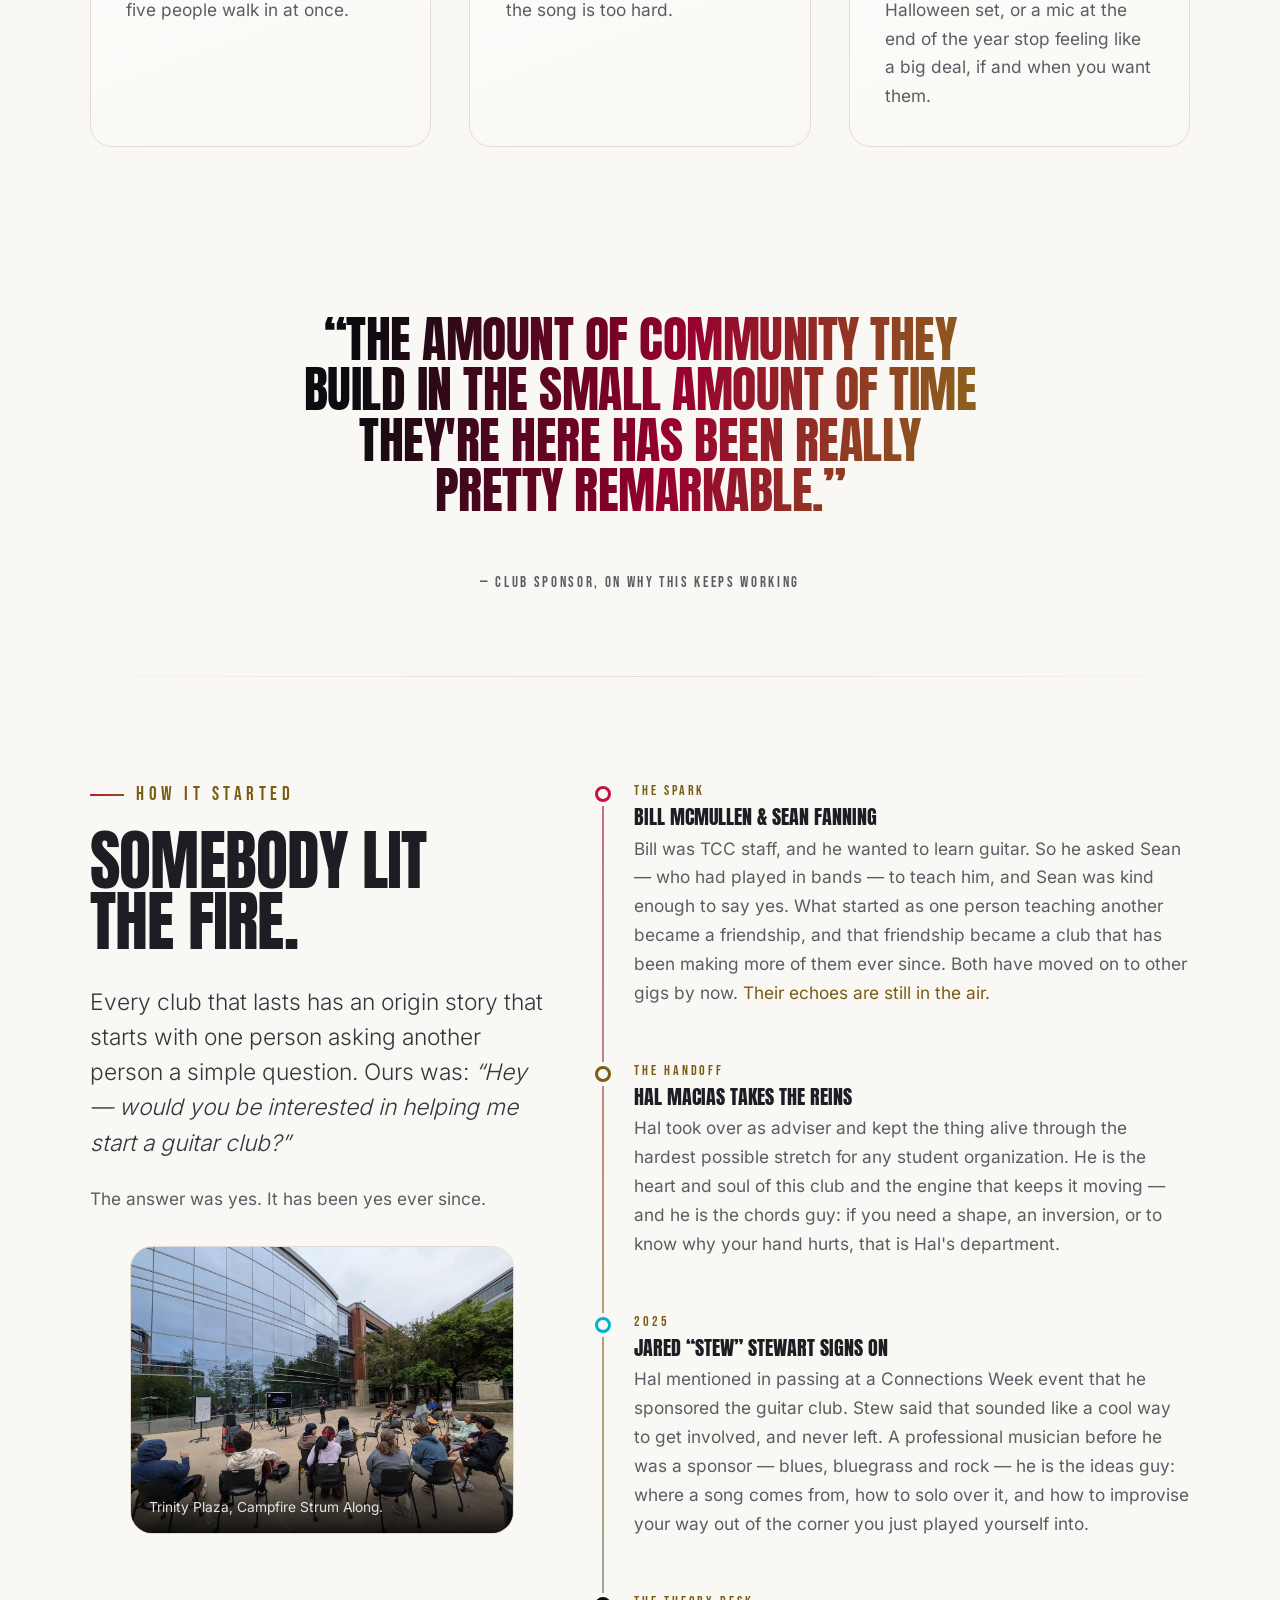
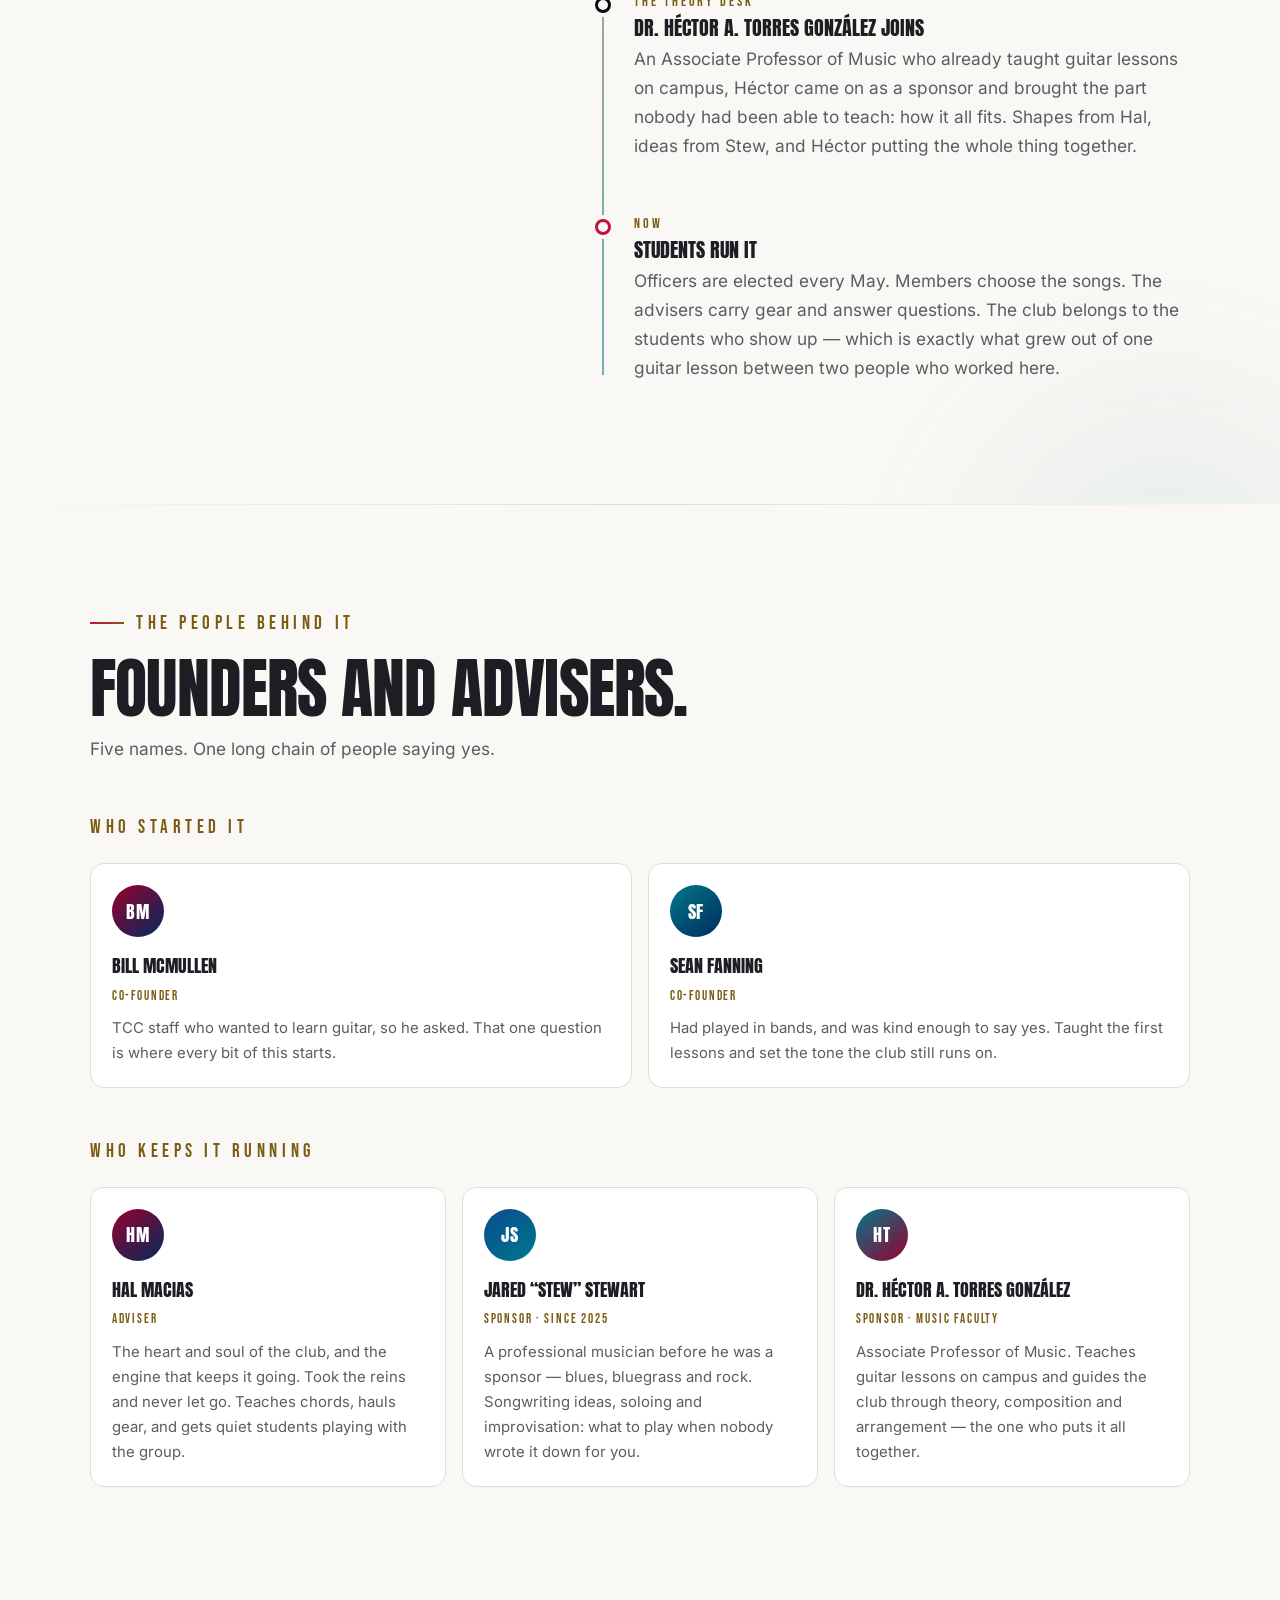
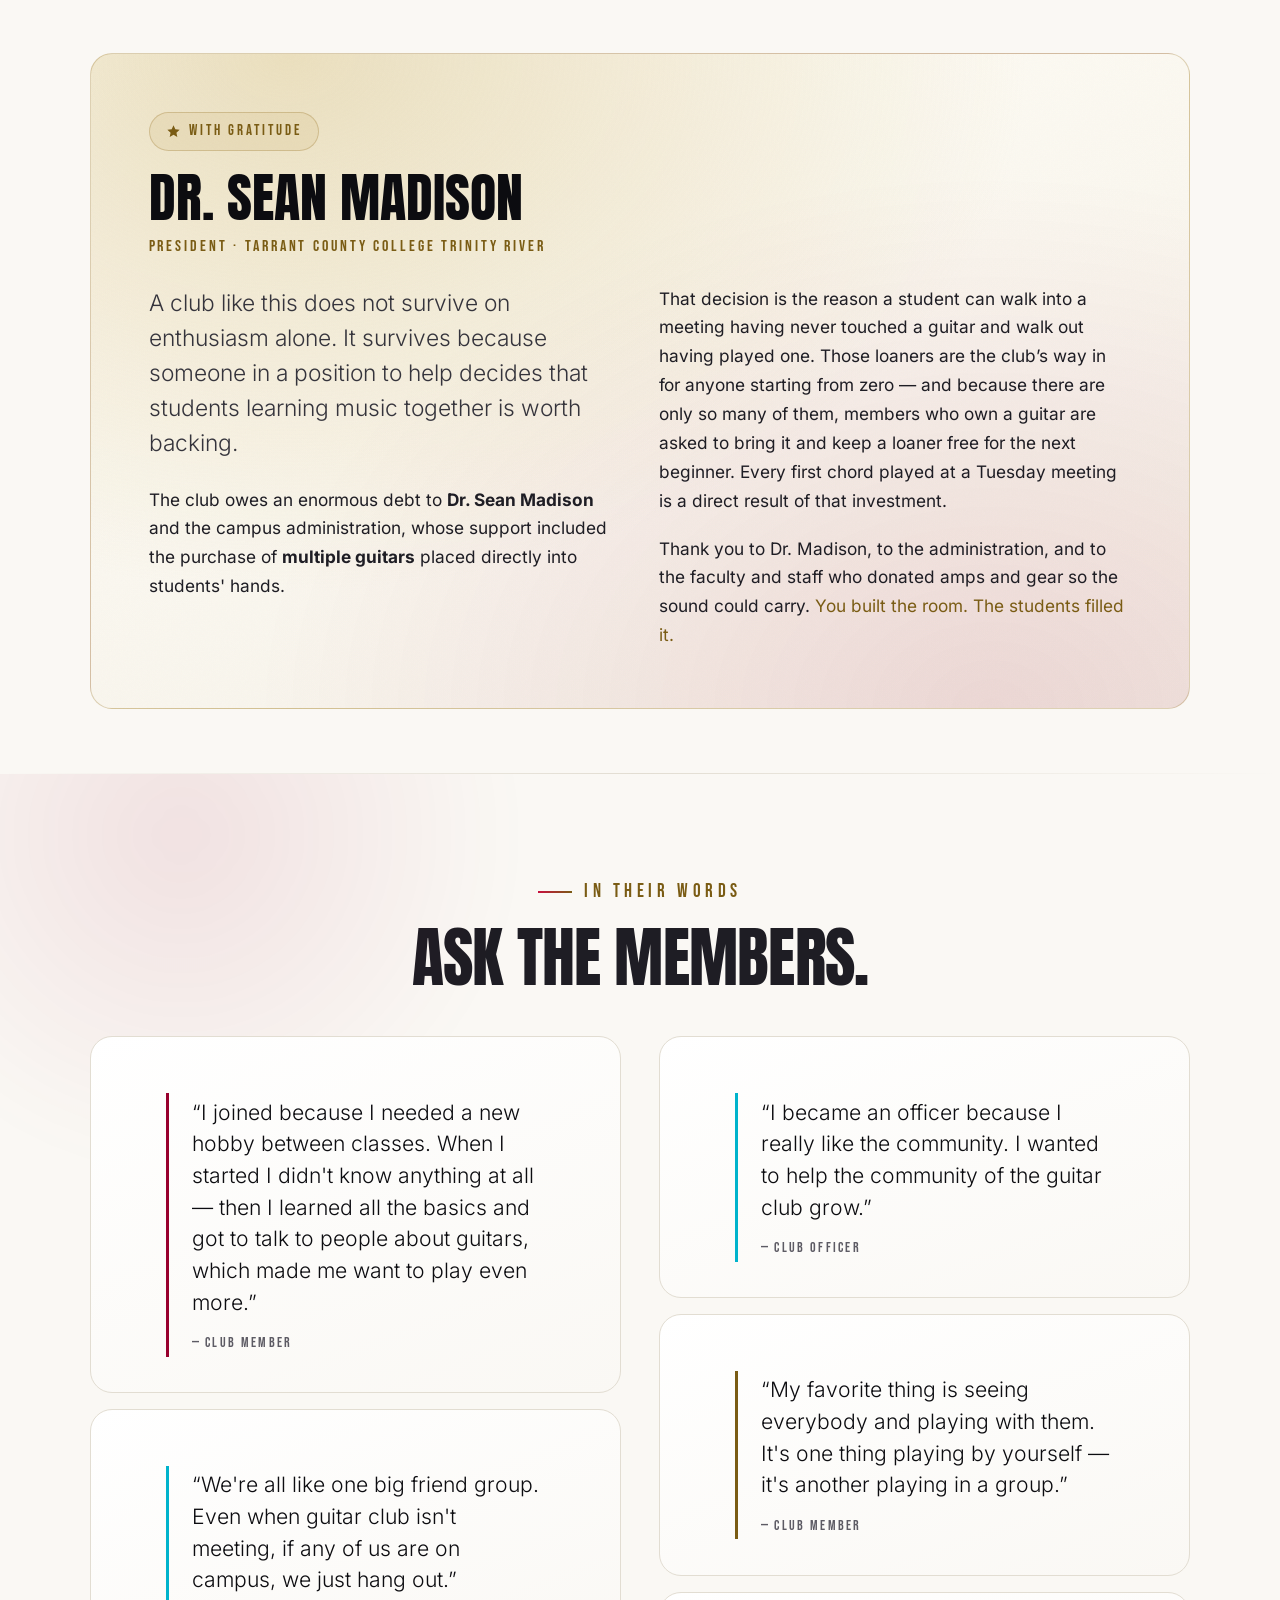
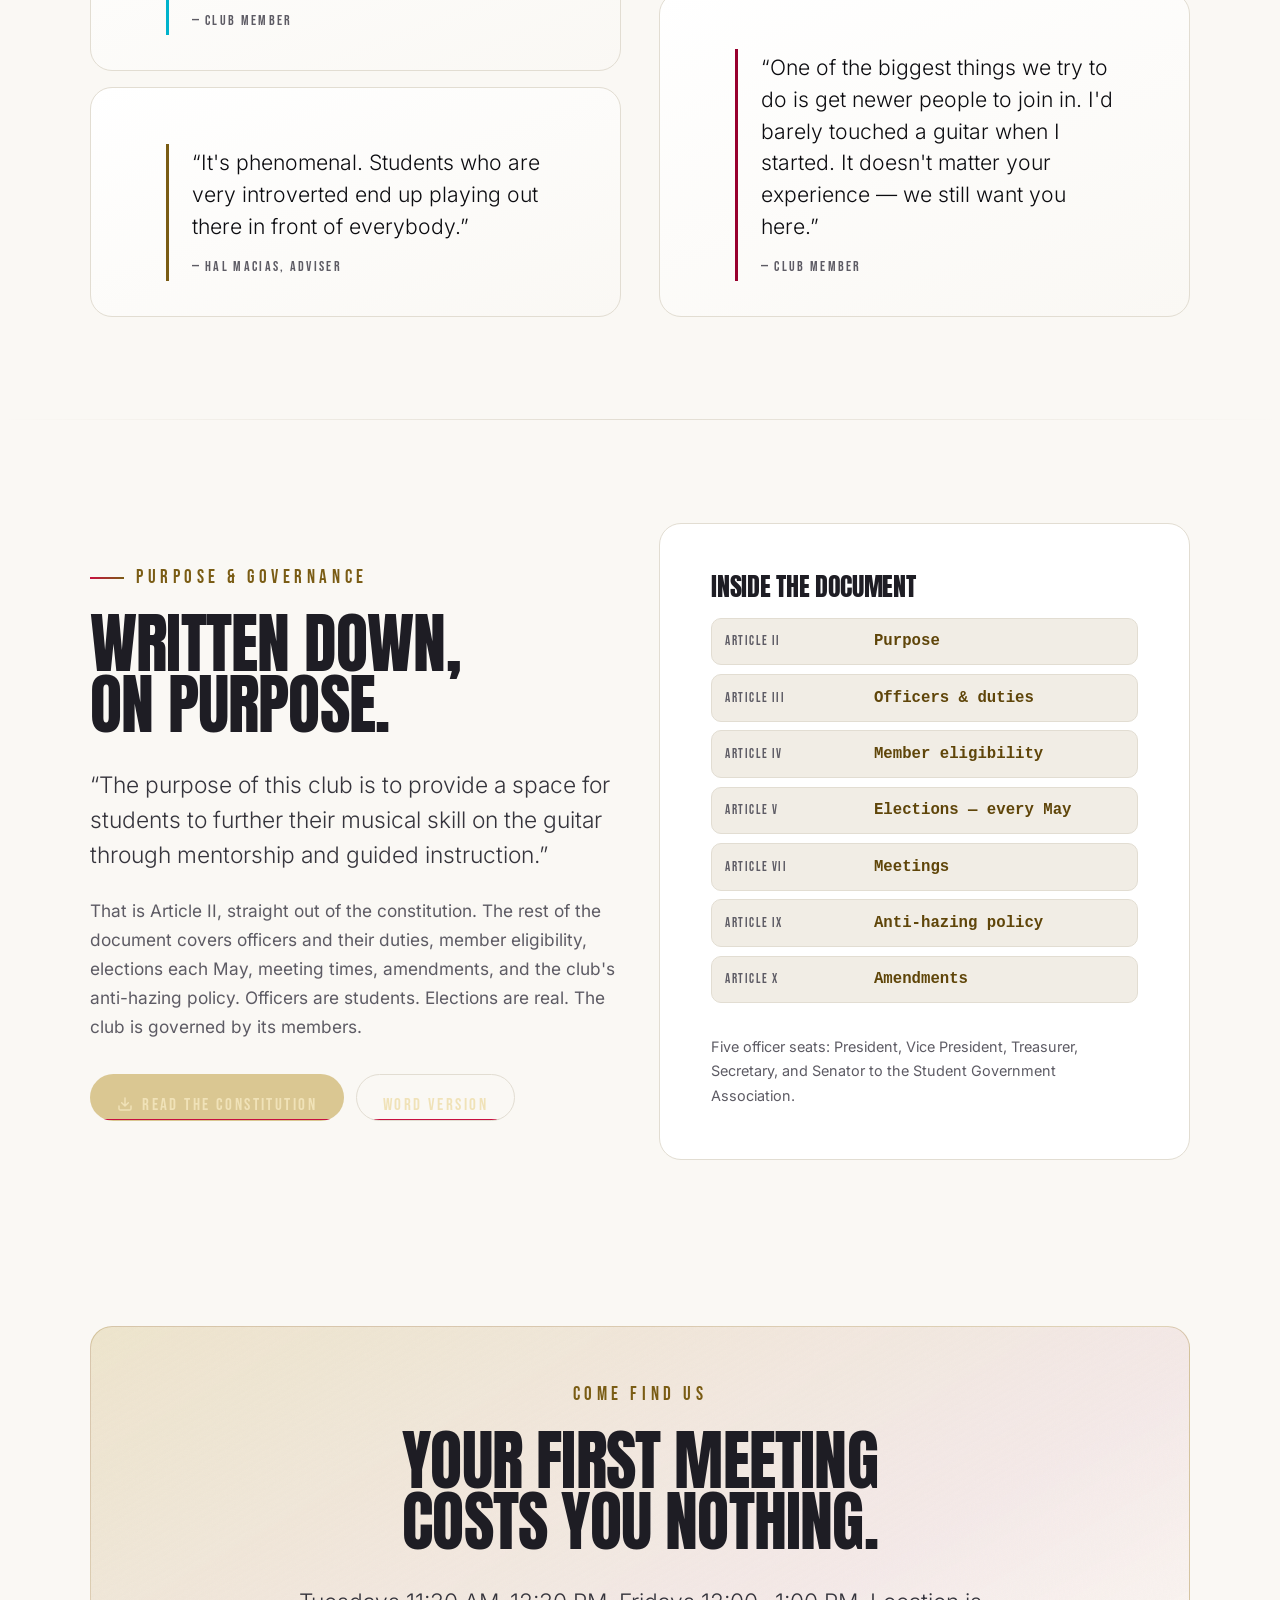
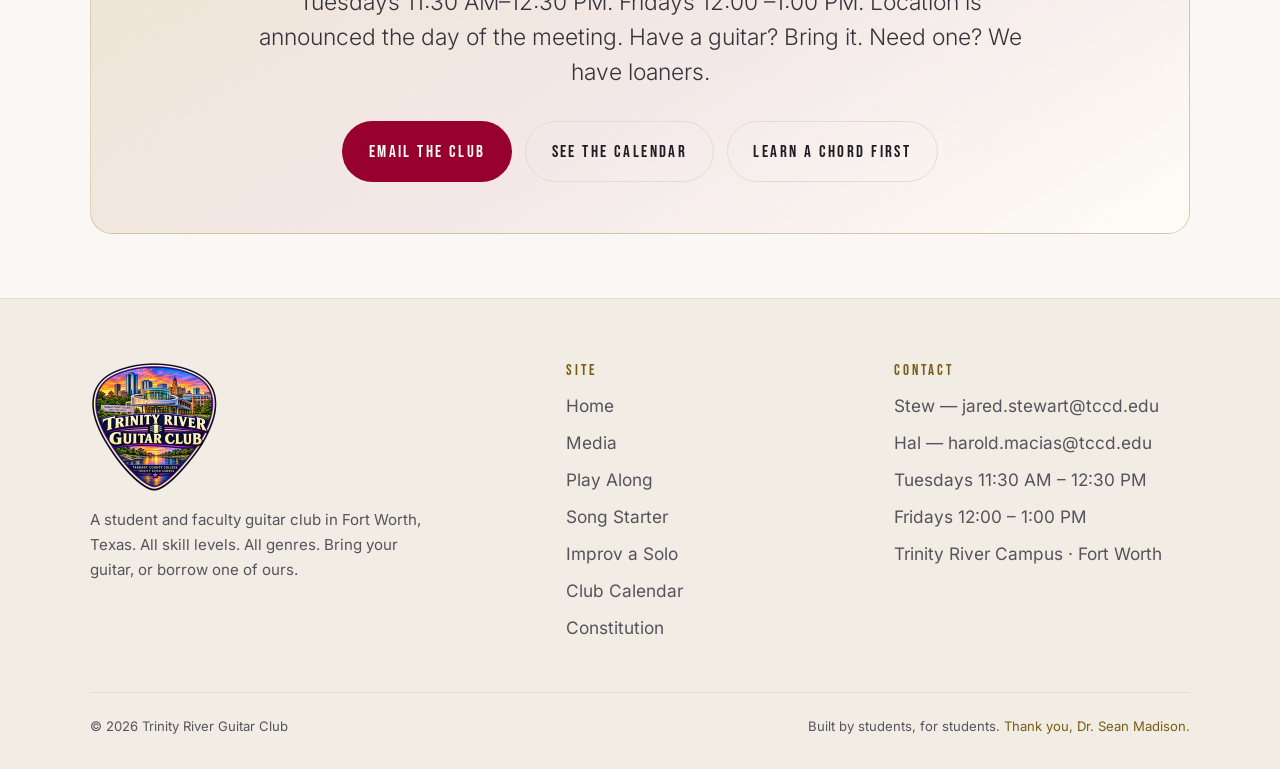
==== commit 4ae9a6fb: "Use the new club logo as the favicon, header mark and footer badge Replaces the favicon on all ten p" ====
--- a/index.html
+++ b/index.html
@@ -13,7 +13,9 @@
 <meta property="og:image" content="https://trinityriverguitarclub.com/hero.jpg">
 <meta property="og:url" content="https://trinityriverguitarclub.com/">
 <meta name="twitter:card" content="summary_large_image">
-<link rel="icon" href="favicon.svg" type="image/svg+xml">
+<link rel="icon" type="image/png" sizes="32x32" href="favicon-32.png">
+<link rel="icon" type="image/png" sizes="192x192" href="trgc-logo-192.png">
+<link rel="apple-touch-icon" href="apple-touch-icon.png">
 <link rel="preload" href="anton-latin-400-normal.woff2" as="font" type="font/woff2" crossorigin>
 <link rel="preload" href="inter-latin-400-normal.woff2" as="font" type="font/woff2" crossorigin>
 <link rel="stylesheet" href="site.css">
@@ -36,15 +38,7 @@
 <header class="site-head">
   <div class="wrap nav">
     <a class="brand" href="index.html" aria-label="Trinity River Guitar Club home">
-      <svg class="brand__mark" viewBox="0 0 40 40" aria-hidden="true">
-        <defs><linearGradient id="pk" x1="0" y1="0" x2="1" y2="1">
-          <stop offset="0%" stop-color="#c8103f"/><stop offset="55%" stop-color="#98002e"/><stop offset="100%" stop-color="#00788a"/>
-        </linearGradient></defs>
-        <path d="M20 2.5c9.2 0 16.2 6 16.2 13.3 0 9.2-10.3 21.7-16.2 21.7S3.8 25 3.8 15.8C3.8 8.5 10.8 2.5 20 2.5z" fill="url(#pk)"/>
-        <g stroke="#dac792" stroke-width="1.1" opacity=".85">
-          <line x1="13" y1="7" x2="13" y2="30"/><line x1="20" y1="5.5" x2="20" y2="33"/><line x1="27" y1="7" x2="27" y2="30"/>
-        </g>
-      </svg>
+      <img class="brand__mark brand__logo" src="trgc-logo-96.png" srcset="trgc-logo-96.png 1x, trgc-logo-192.png 2x" width="46" height="46" alt="">
       <span class="brand__txt">
         <span class="brand__name">Trinity River</span>
         <span class="brand__sub">Guitar Club</span>
@@ -542,21 +536,7 @@
   <div class="wrap">
     <div class="foot__grid foot">
       <div>
-        <a class="brand" href="index.html" style="margin-bottom:1rem">
-          <svg class="brand__mark" viewBox="0 0 40 40" aria-hidden="true">
-            <defs><linearGradient id="pk2" x1="0" y1="0" x2="1" y2="1">
-              <stop offset="0%" stop-color="#c8103f"/><stop offset="55%" stop-color="#98002e"/><stop offset="100%" stop-color="#00788a"/>
-            </linearGradient></defs>
-            <path d="M20 2.5c9.2 0 16.2 6 16.2 13.3 0 9.2-10.3 21.7-16.2 21.7S3.8 25 3.8 15.8C3.8 8.5 10.8 2.5 20 2.5z" fill="url(#pk2)"/>
-            <g stroke="#dac792" stroke-width="1.1" opacity=".85">
-              <line x1="13" y1="7" x2="13" y2="30"/><line x1="20" y1="5.5" x2="20" y2="33"/><line x1="27" y1="7" x2="27" y2="30"/>
-            </g>
-          </svg>
-          <span class="brand__txt">
-            <span class="brand__name">Trinity River</span>
-            <span class="brand__sub">Guitar Club</span>
-          </span>
-        </a>
+        <a href="index.html" aria-label="Trinity River Guitar Club home"><img class="foot__logo" src="trgc-logo-256.png" width="128" height="128" alt="" loading="lazy" decoding="async"></a>
         <p class="dim" style="max-width:38ch;font-size:.94rem">
           A student and faculty guitar club in Fort Worth, Texas. All skill levels. All genres.
           Bring your guitar, or borrow one of ours.
--- a/site.css
+++ b/site.css
@@ -328,6 +328,8 @@
 
 .brand{ display:flex; align-items:center; gap:.7rem; text-decoration:none; flex:none; }
 .brand__mark{ width:34px; height:34px; flex:none; }
+.brand__logo{ width:46px; height:46px; object-fit:contain; }
+.foot__logo{ display:block; width:128px; height:128px; object-fit:contain; margin-bottom:1rem; }
 .brand__txt{ display:flex; flex-direction:column; line-height:1; }
 .brand__name{
   font-family:var(--font-display); text-transform:uppercase;
@@ -596,13 +598,17 @@
   position:fixed; inset:0; z-index:500; display:none;
   background:rgba(6,6,8,.96); backdrop-filter:blur(10px);
   padding:clamp(.6rem,3vw,2.2rem);
+  overflow:auto;
 }
 .lb.is-open{ display:grid; grid-template-rows:auto 1fr auto; }
 .lb__bar{ display:flex; align-items:center; justify-content:space-between; gap:1rem; padding-bottom:.7rem; }
 .lb__count{ font-family:var(--font-label); letter-spacing:.2em; color:var(--sand); font-size:1rem; }
-.lb__stage{ display:grid; place-items:center; min-height:0; position:relative; }
+/* The stage's own track must be a definite size, or the photo's max-height:100% resolves to
+   nothing and tall photos spill off the bottom of the screen with no way to scroll. */
+.lb__stage{ display:grid; place-items:center; min-height:0; position:relative;
+  grid-template-rows:minmax(0,1fr); grid-template-columns:minmax(0,1fr); }
 .lb__img{
-  max-width:100%; max-height:100%; width:auto; height:auto; object-fit:contain;
+  max-width:100%; max-height:100%; min-width:0; min-height:0; width:auto; height:auto; object-fit:contain;
   border-radius:10px; box-shadow:0 30px 80px -30px #000;
   animation:lbIn .3s var(--ease);
 }
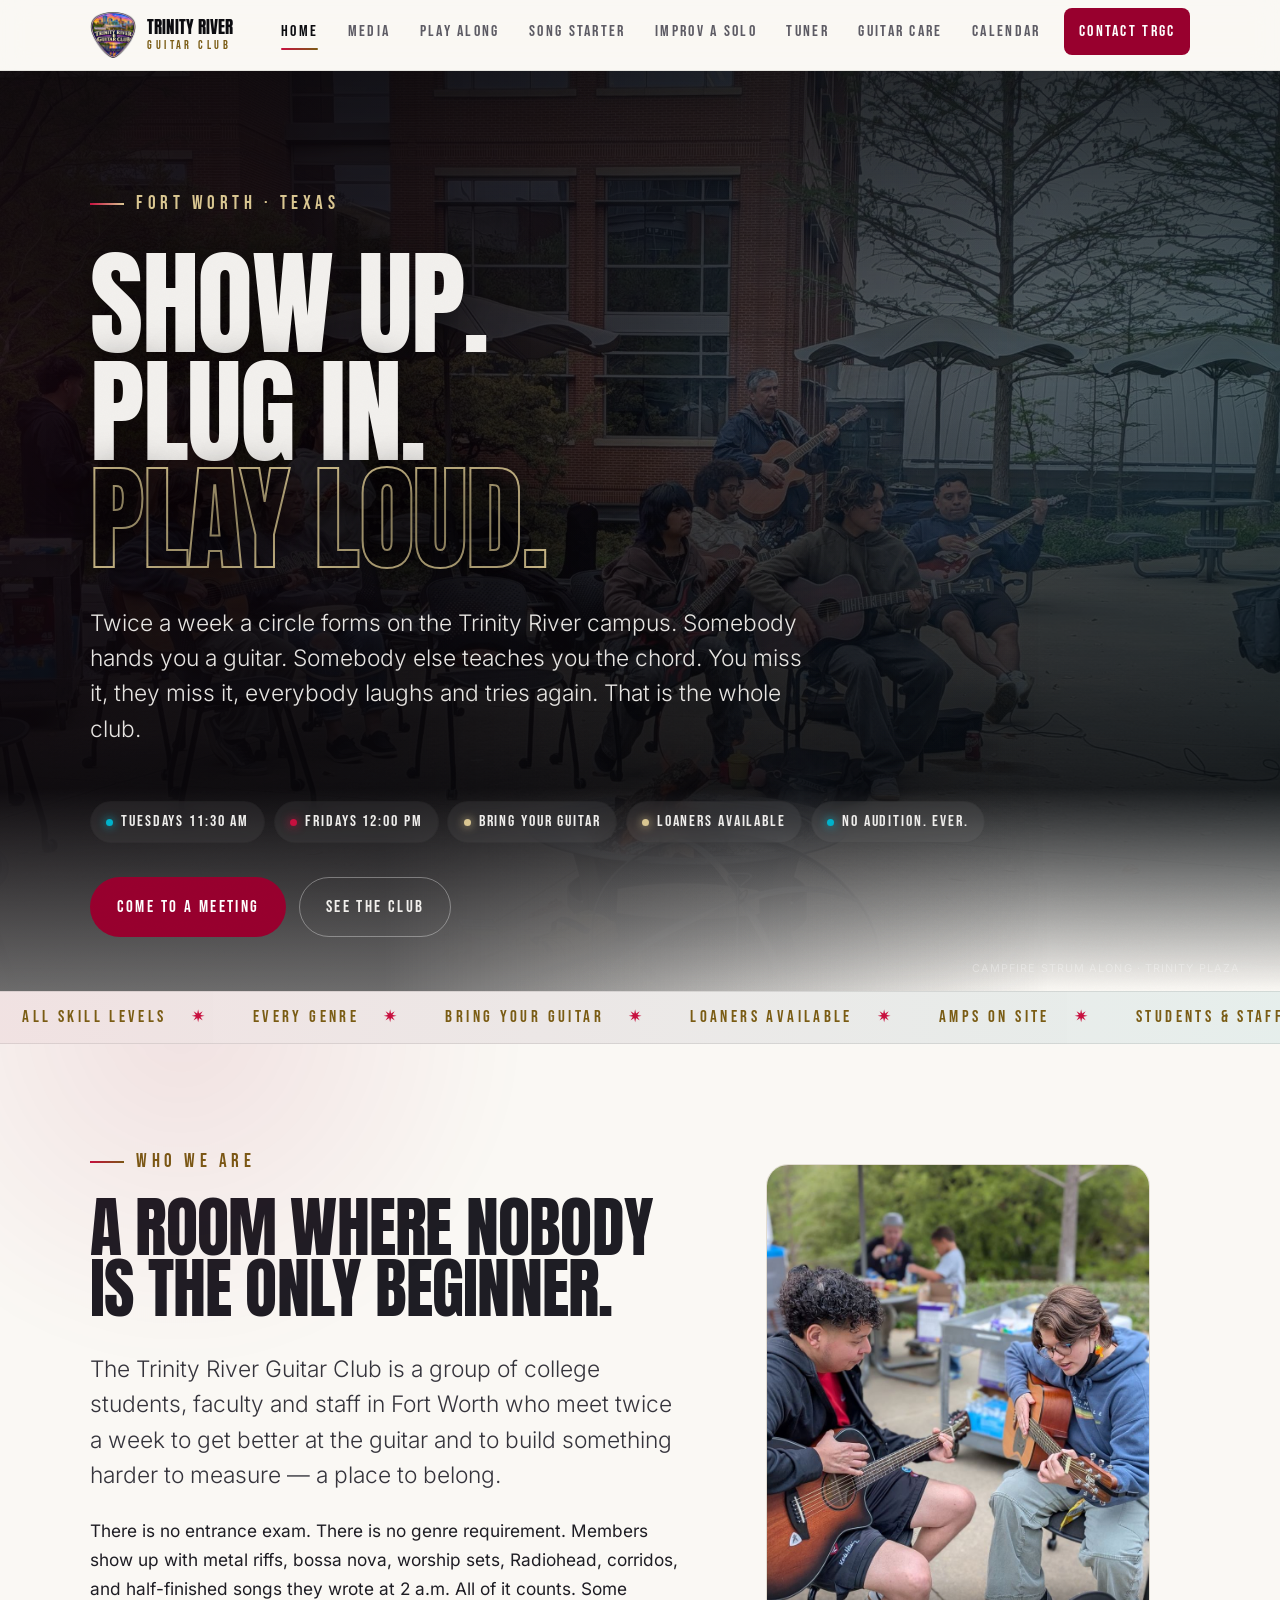
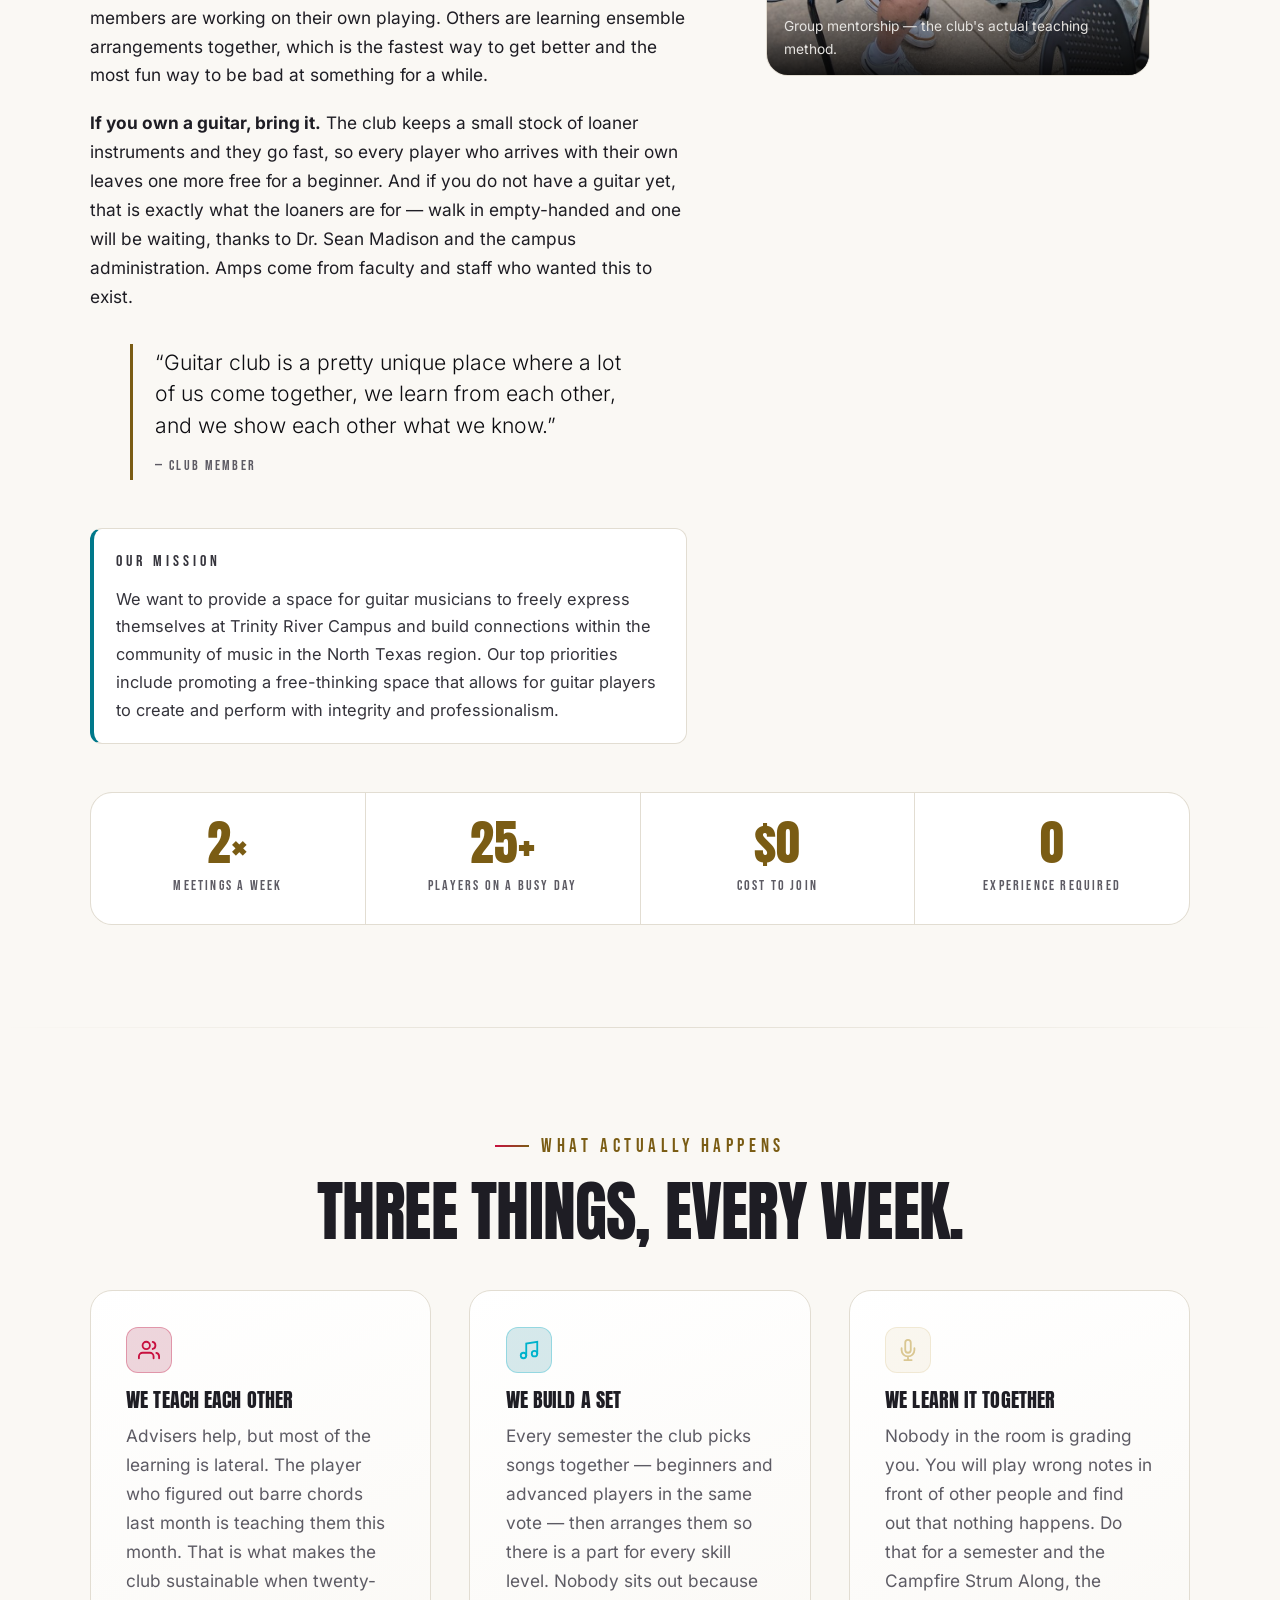
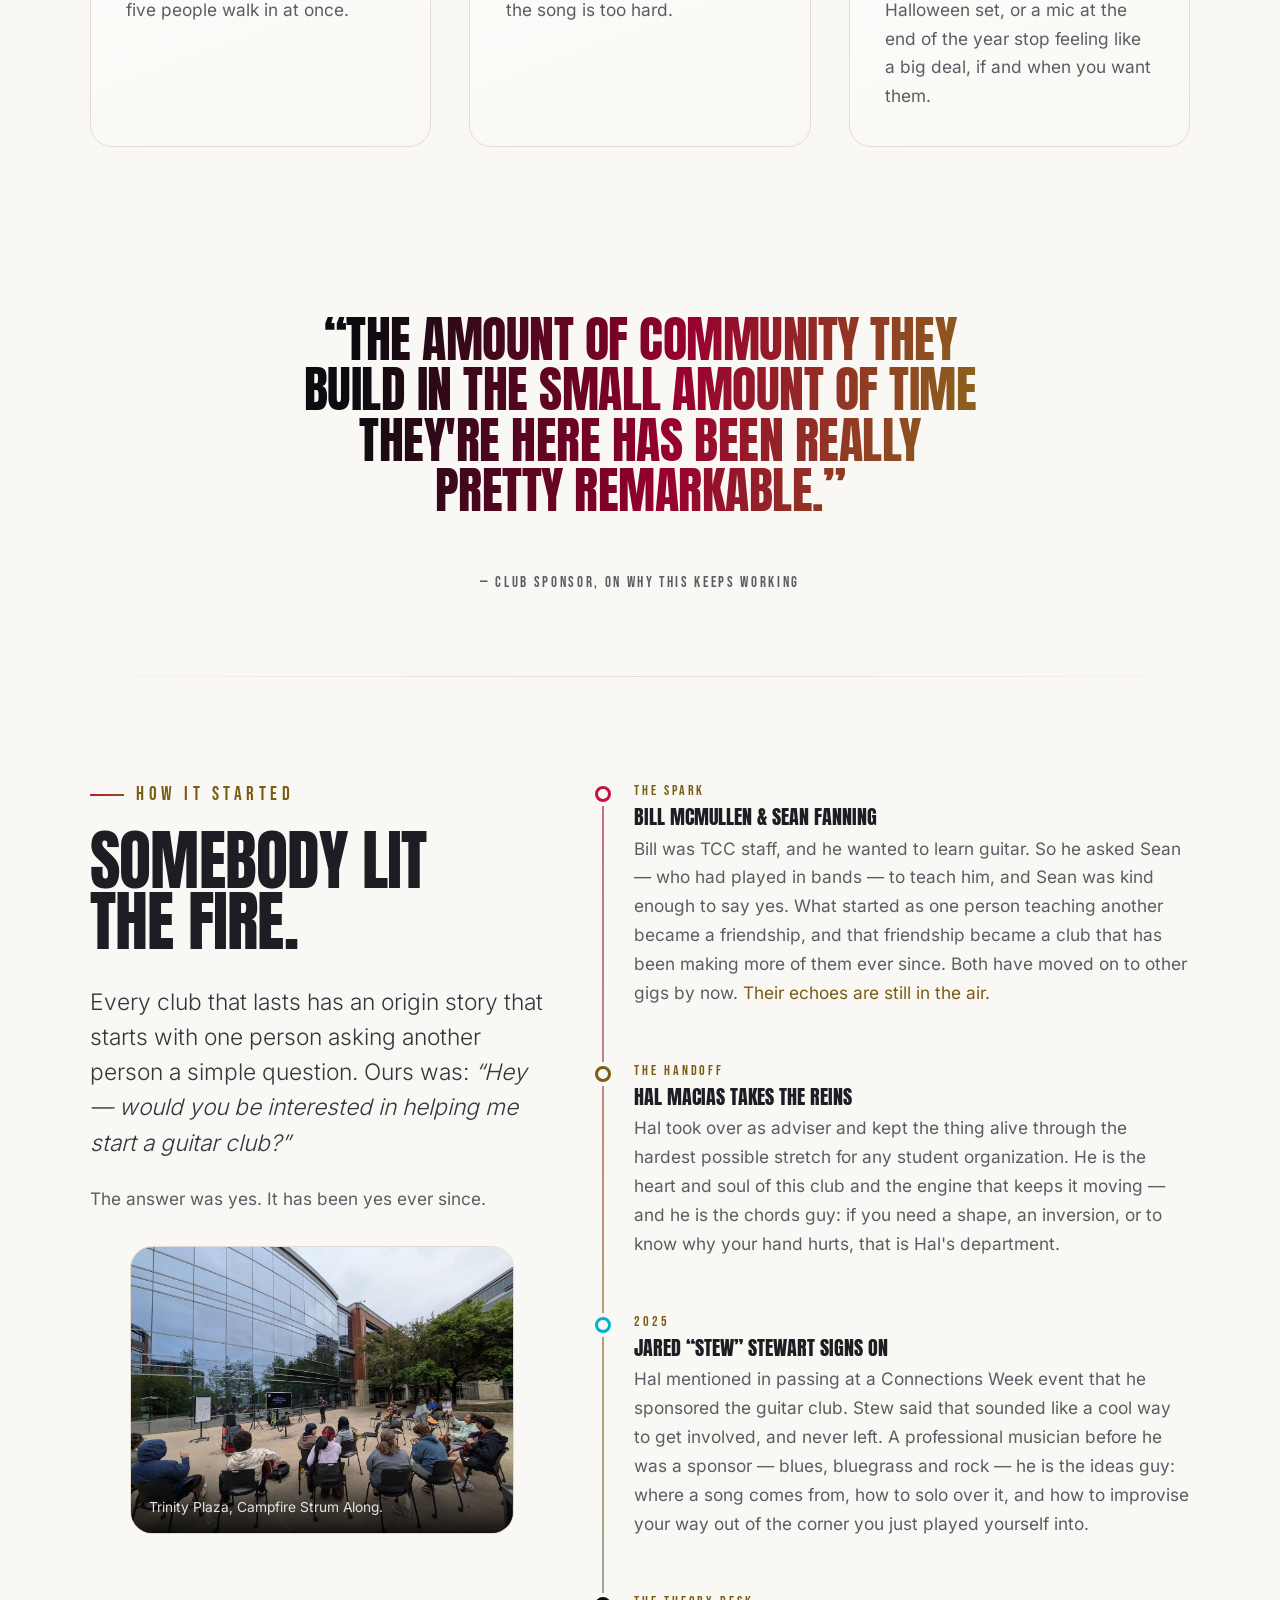
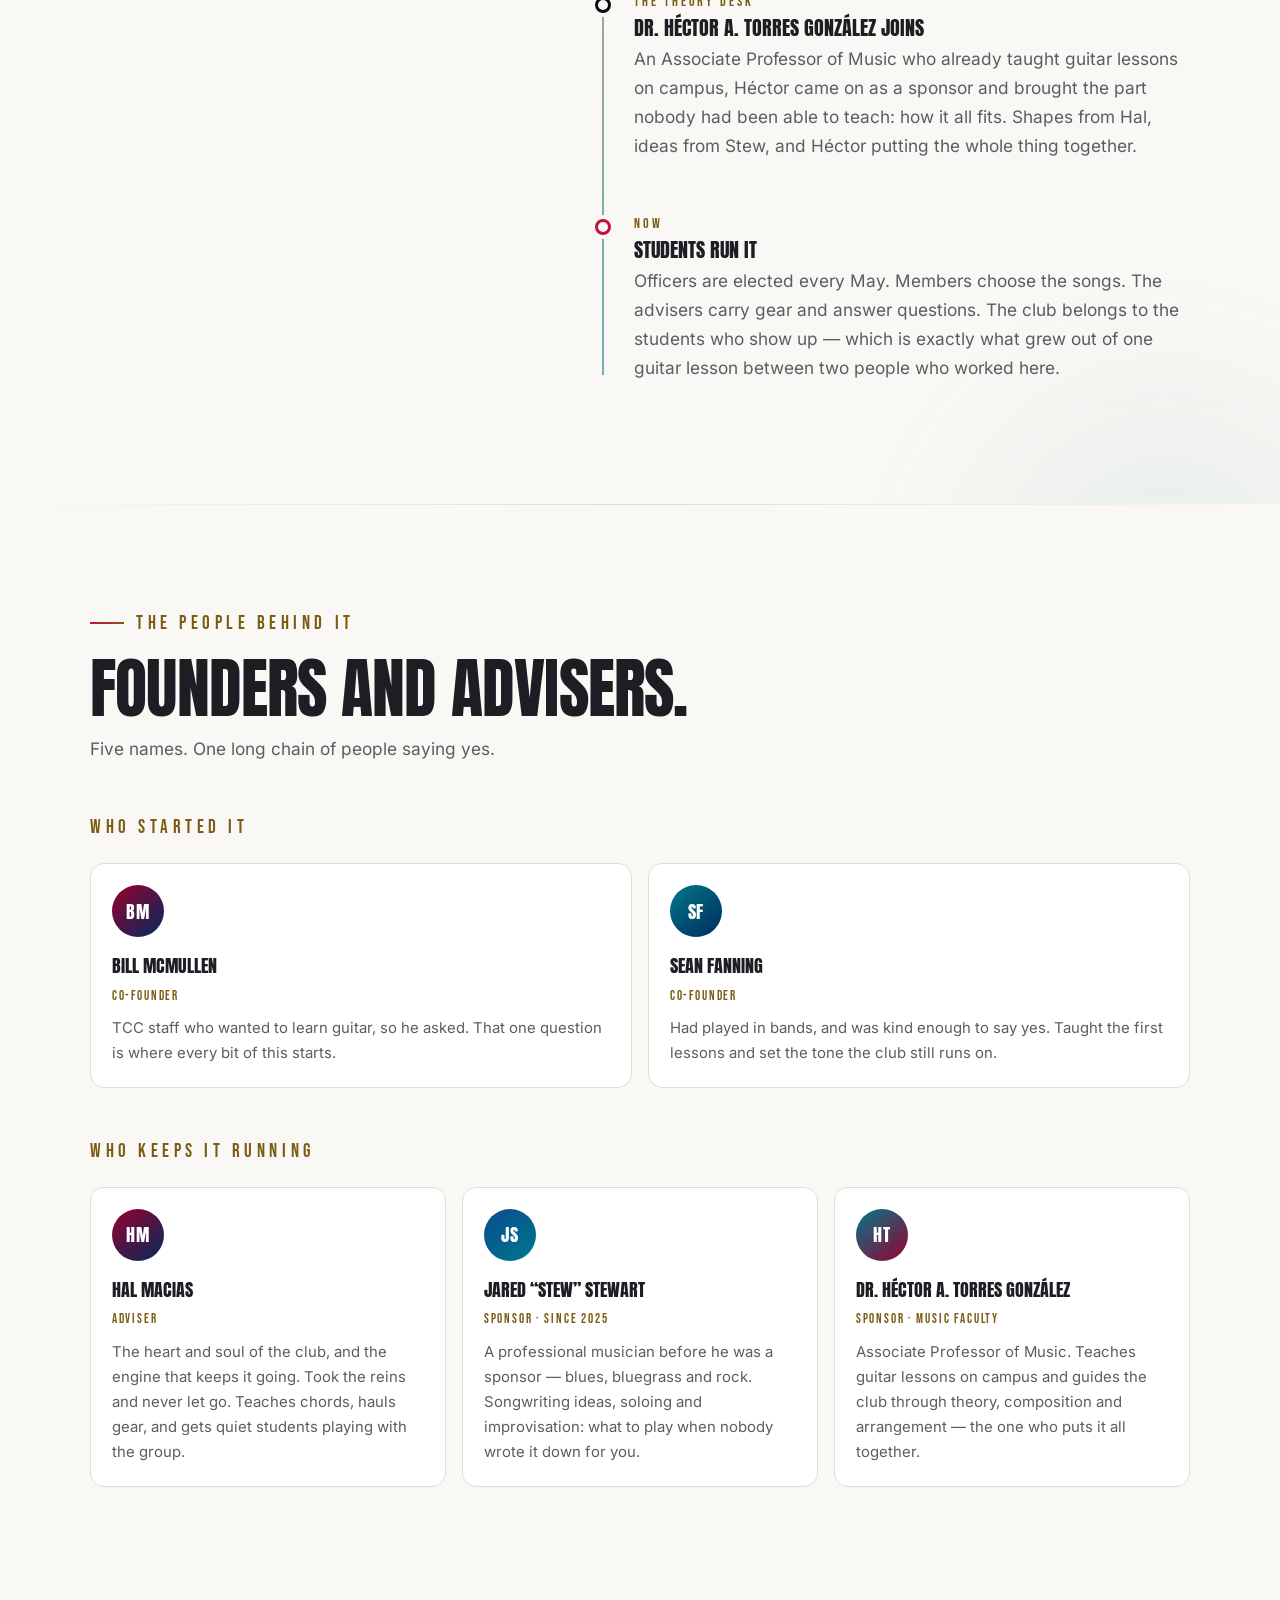
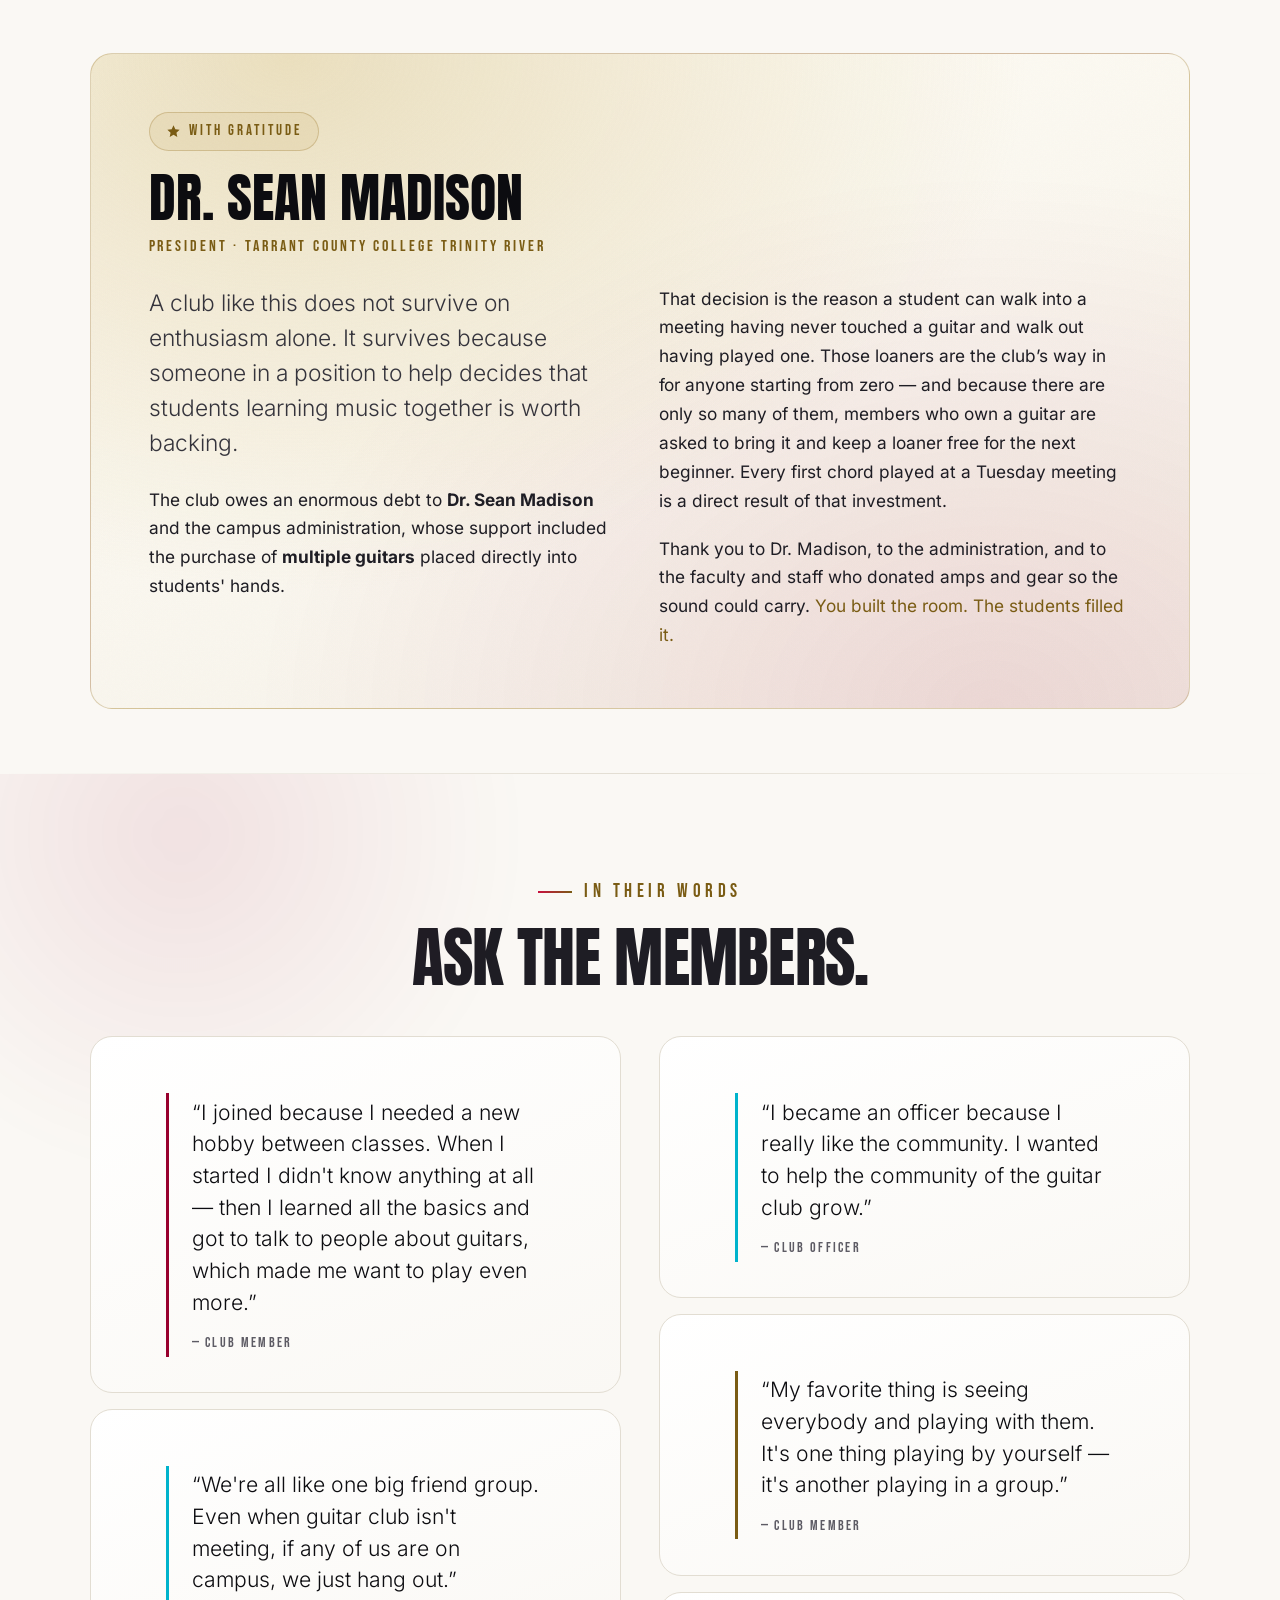
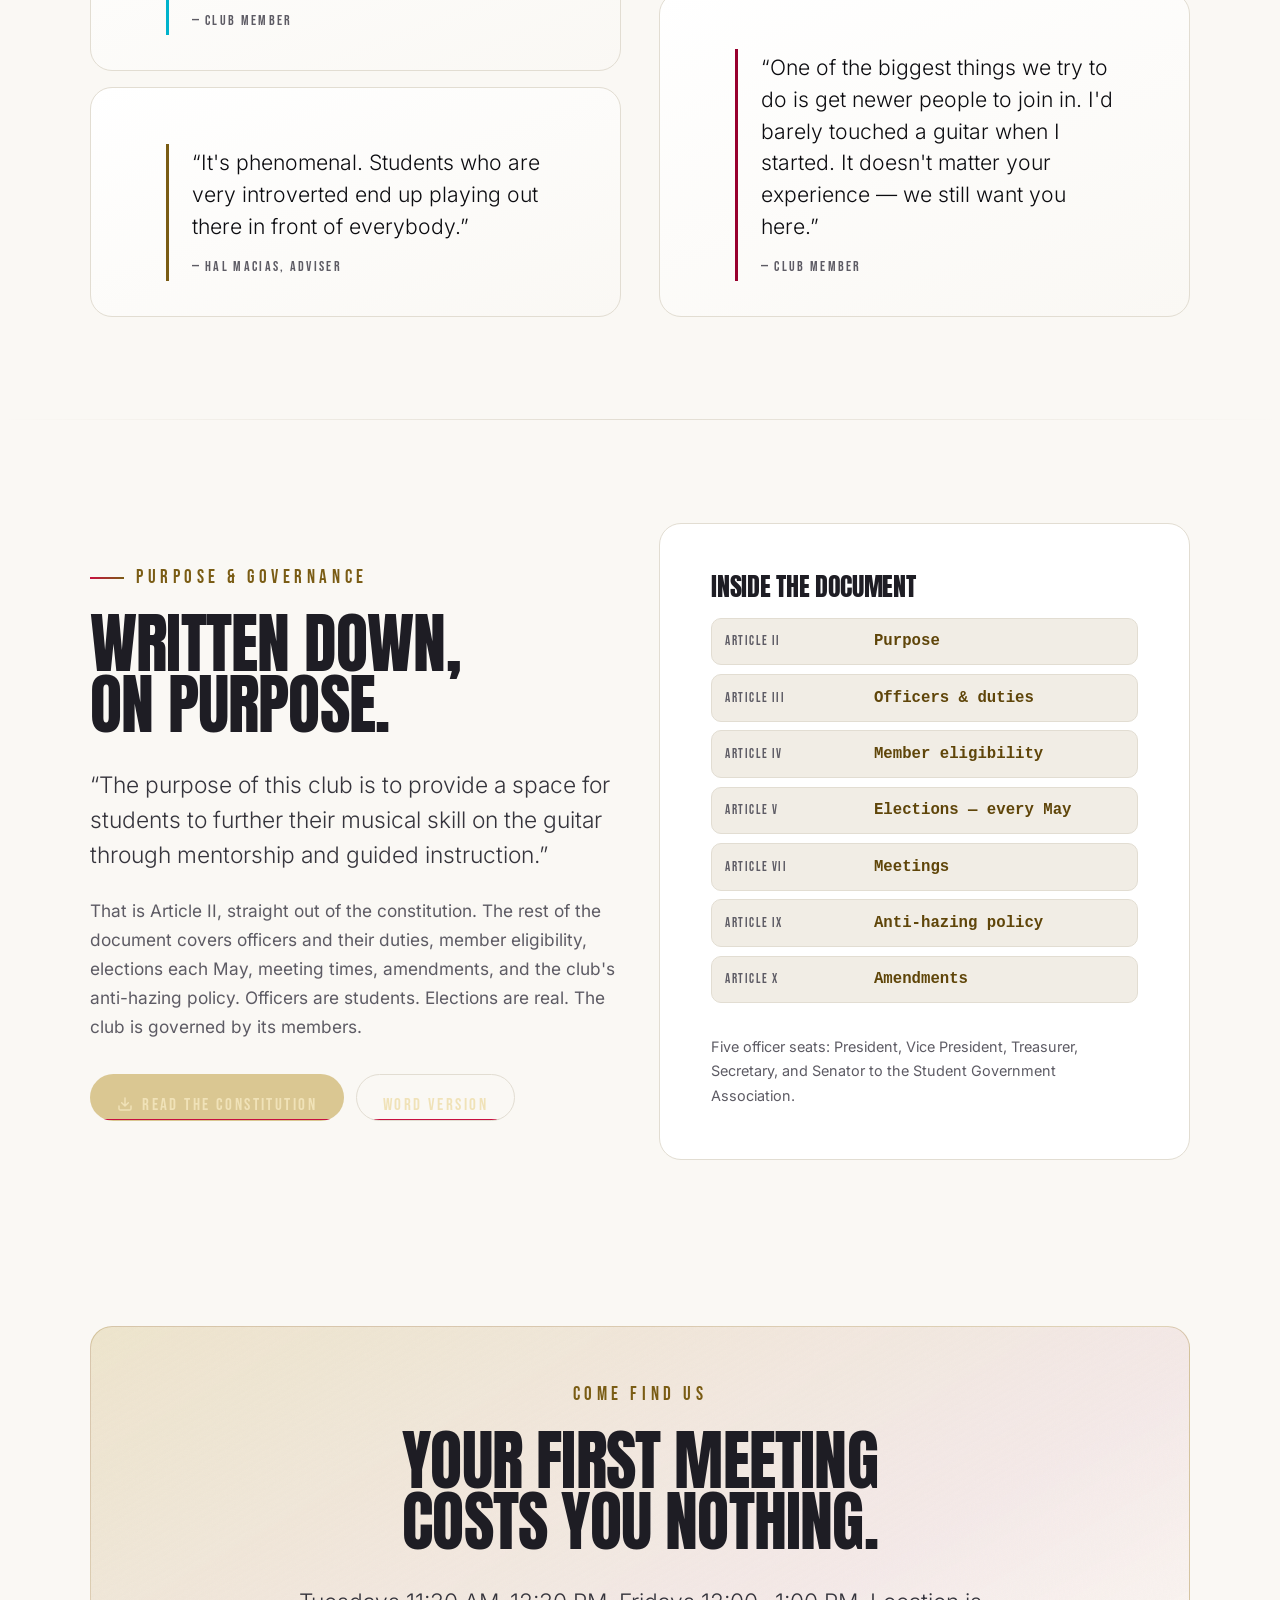
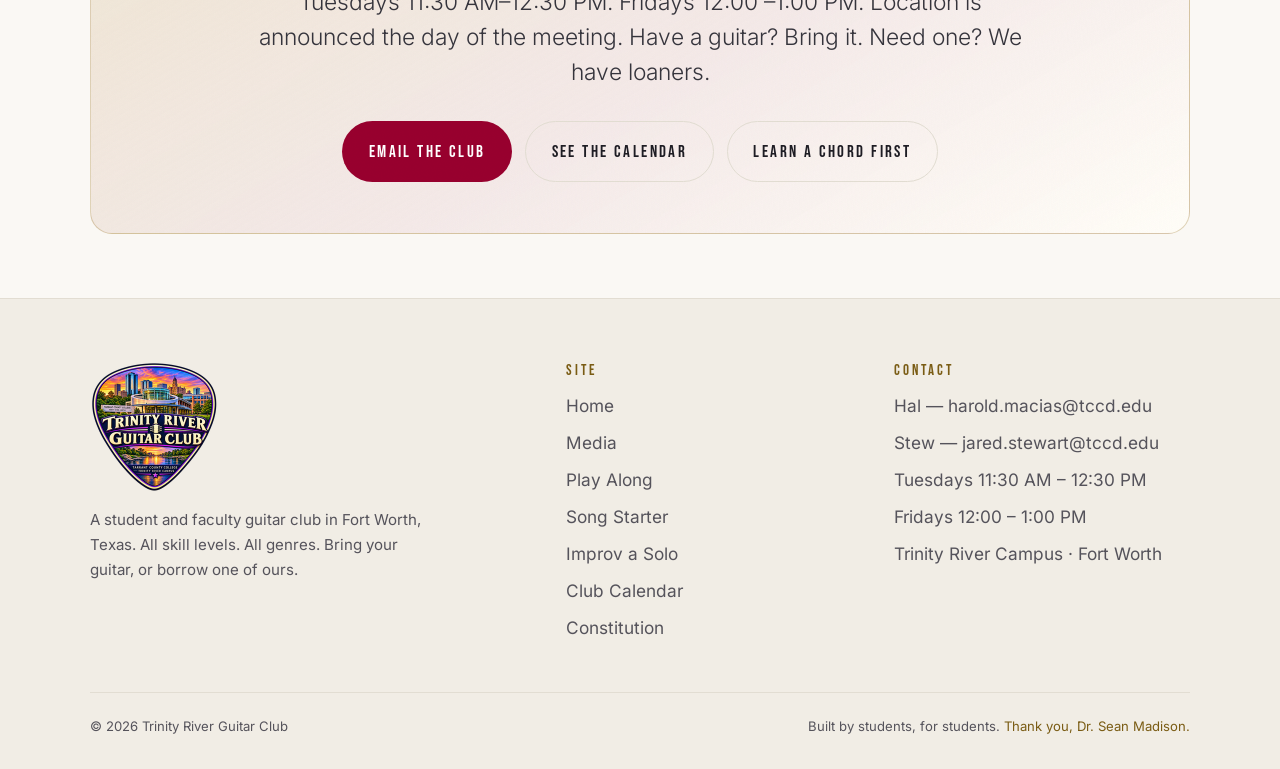
==== commit 15555e7b: "Make Hal the primary club contact, with Stew second Every contact button and email link now goes to " ====
--- a/index.html
+++ b/index.html
@@ -26,7 +26,7 @@
   "name":"Trinity River Guitar Club",
   "alternateName":"TRGC",
   "url":"https://trinityriverguitarclub.com/",
-  "email":"jared.stewart@tccd.edu",
+  "email":"harold.macias@tccd.edu",
   "areaServed":"Fort Worth, Texas",
   "description":"A student and faculty guitar club in Fort Worth, Texas that meets twice weekly to build community and guitar skills."
 }
@@ -59,7 +59,7 @@
       <li><a href="guitar-care.html">Guitar Care</a></li>
       <li><a href="calendar.html">Calendar</a></li>
 
-      <li class="nav__cta"><a class="btn btn--sm" href="mailto:jared.stewart@tccd.edu?subject=Trinity%20River%20Guitar%20Club">Contact TRGC</a></li>
+      <li class="nav__cta"><a class="btn btn--sm" href="mailto:harold.macias@tccd.edu?cc=jared.stewart@tccd.edu&amp;subject=Trinity%20River%20Guitar%20Club">Contact TRGC</a></li>
     </ul>
   </div>
 </header>
@@ -88,7 +88,7 @@
       <span class="chip"><span class="chip__dot"></span>No audition. Ever.</span>
     </div>
     <div class="btn-row hero__cta">
-      <a class="btn" href="mailto:jared.stewart@tccd.edu?subject=I%20want%20to%20join%20the%20Guitar%20Club&amp;body=Hey%20TRGC%20%E2%80%94%20I%27d%20like%20to%20come%20to%20a%20meeting.%0A%0AName%3A%0AWhat%20I%20play%20(if%20anything)%3A">Come to a meeting</a>
+      <a class="btn" href="mailto:harold.macias@tccd.edu?cc=jared.stewart@tccd.edu&amp;subject=I%20want%20to%20join%20the%20Guitar%20Club&amp;body=Hey%20TRGC%20%E2%80%94%20I%27d%20like%20to%20come%20to%20a%20meeting.%0A%0AName%3A%0AWhat%20I%20play%20(if%20anything)%3A">Come to a meeting</a>
       <a class="btn btn--ghost" href="media.html">See the club</a>
     </div>
   </div>
@@ -522,7 +522,7 @@
         day of the meeting. Have a guitar? Bring it. Need one? We have loaners.
       </p>
       <div class="btn-row mt2" style="justify-content:center">
-        <a class="btn" href="mailto:jared.stewart@tccd.edu?subject=I%20want%20to%20join%20the%20Guitar%20Club">Email the club</a>
+        <a class="btn" href="mailto:harold.macias@tccd.edu?cc=jared.stewart@tccd.edu&amp;subject=I%20want%20to%20join%20the%20Guitar%20Club">Email the club</a>
         <a class="btn btn--ghost" href="calendar.html">See the calendar</a>
         <a class="btn btn--ghost" href="play-along.html">Learn a chord first</a>
       </div>
@@ -557,8 +557,8 @@
       <div>
         <h4>Contact</h4>
         <ul>
+          <li>Hal &mdash; <a href="mailto:harold.macias@tccd.edu">harold.macias@tccd.edu</a></li>
           <li>Stew &mdash; <a href="mailto:jared.stewart@tccd.edu">jared.stewart@tccd.edu</a></li>
-          <li>Hal &mdash; <a href="mailto:harold.macias@tccd.edu">harold.macias@tccd.edu</a></li>
           <li><span class="dim">Tuesdays 11:30 AM – 12:30 PM</span></li>
           <li><span class="dim">Fridays 12:00 – 1:00 PM</span></li>
           <li><span class="dim">Trinity River Campus · Fort Worth</span></li>
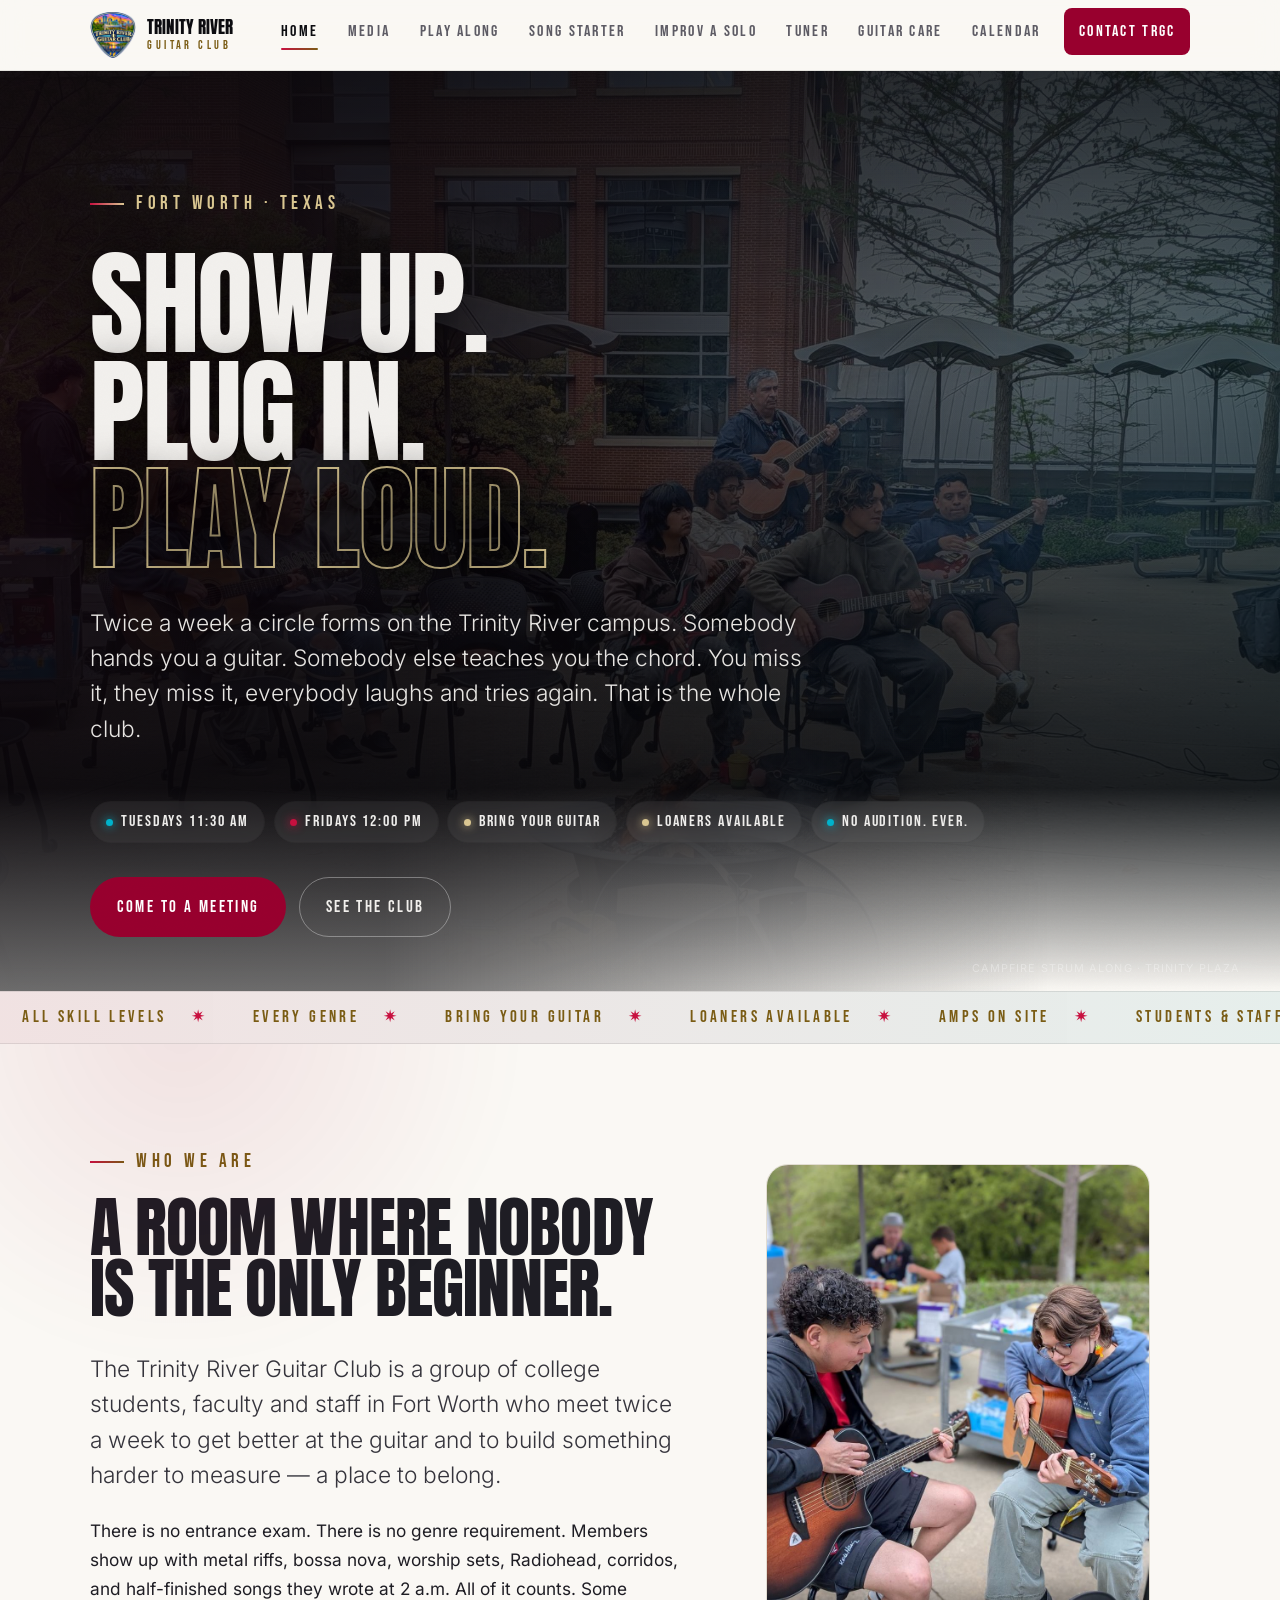
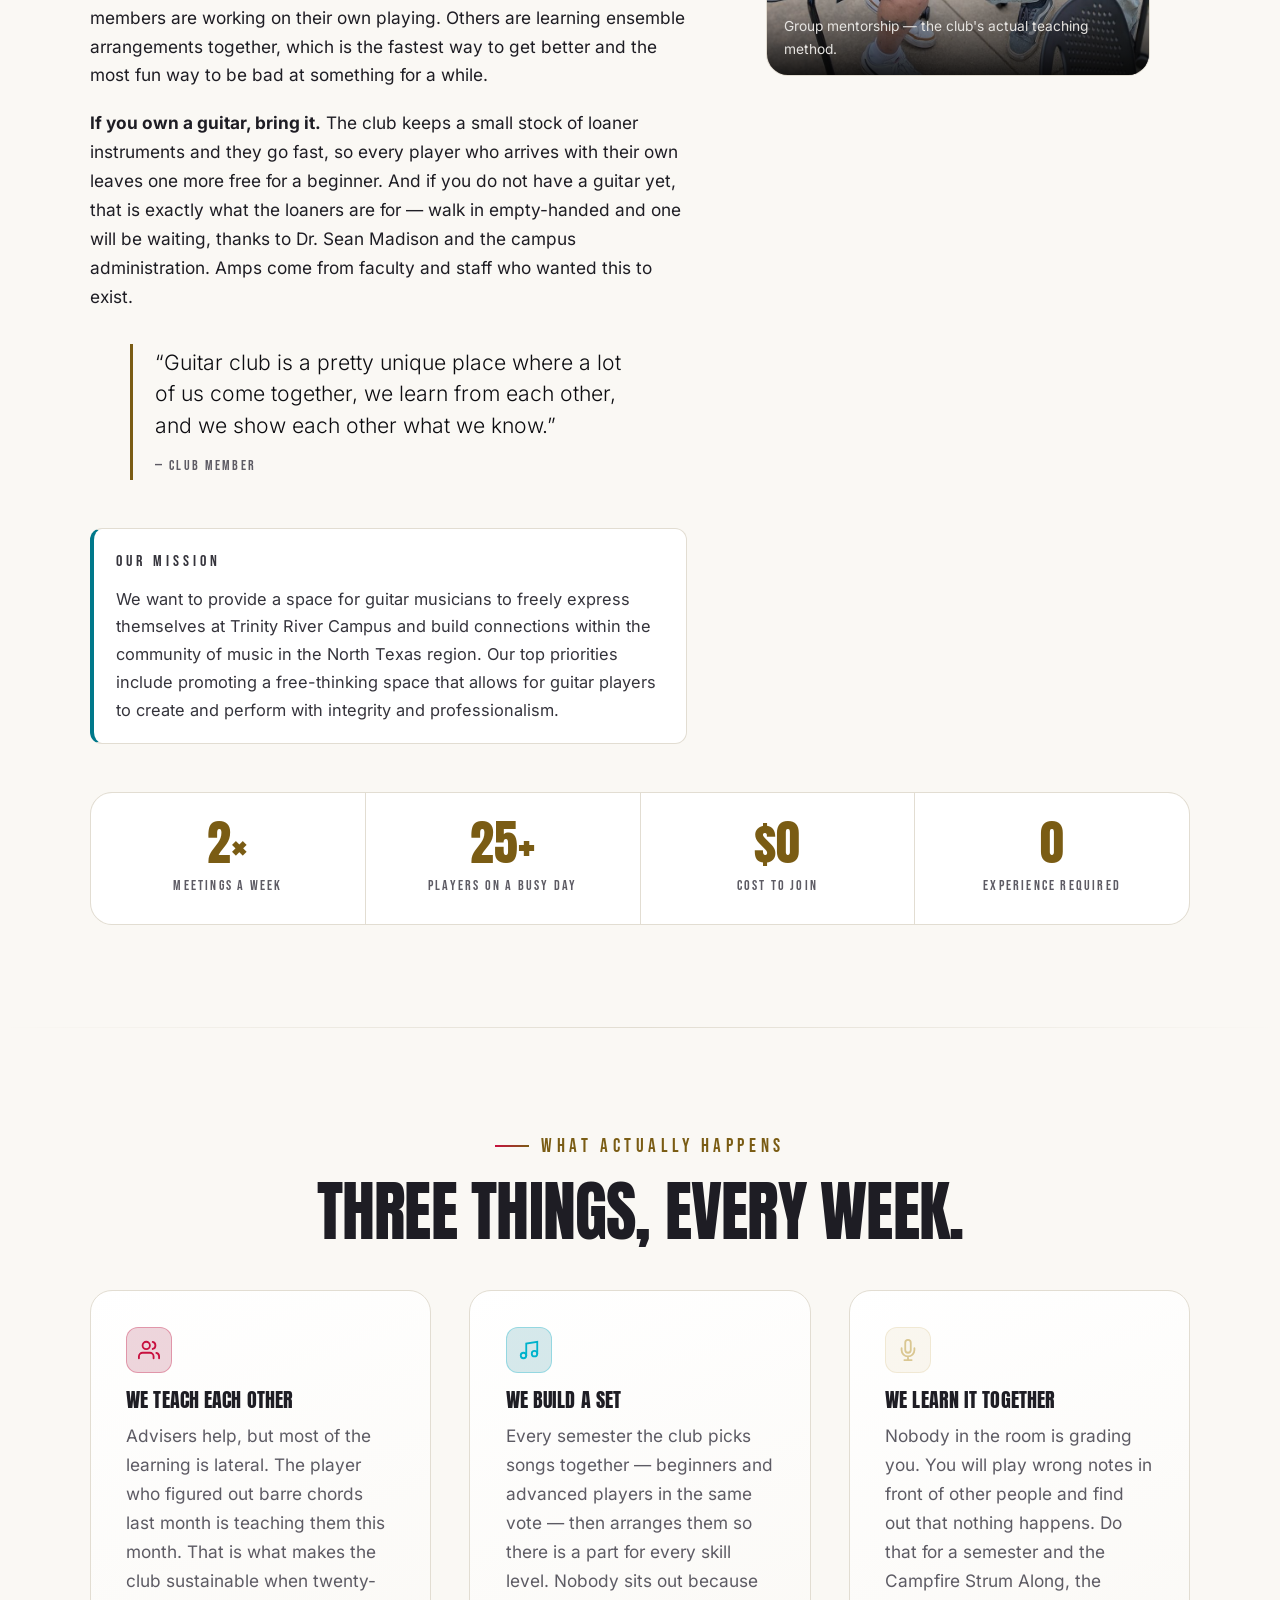
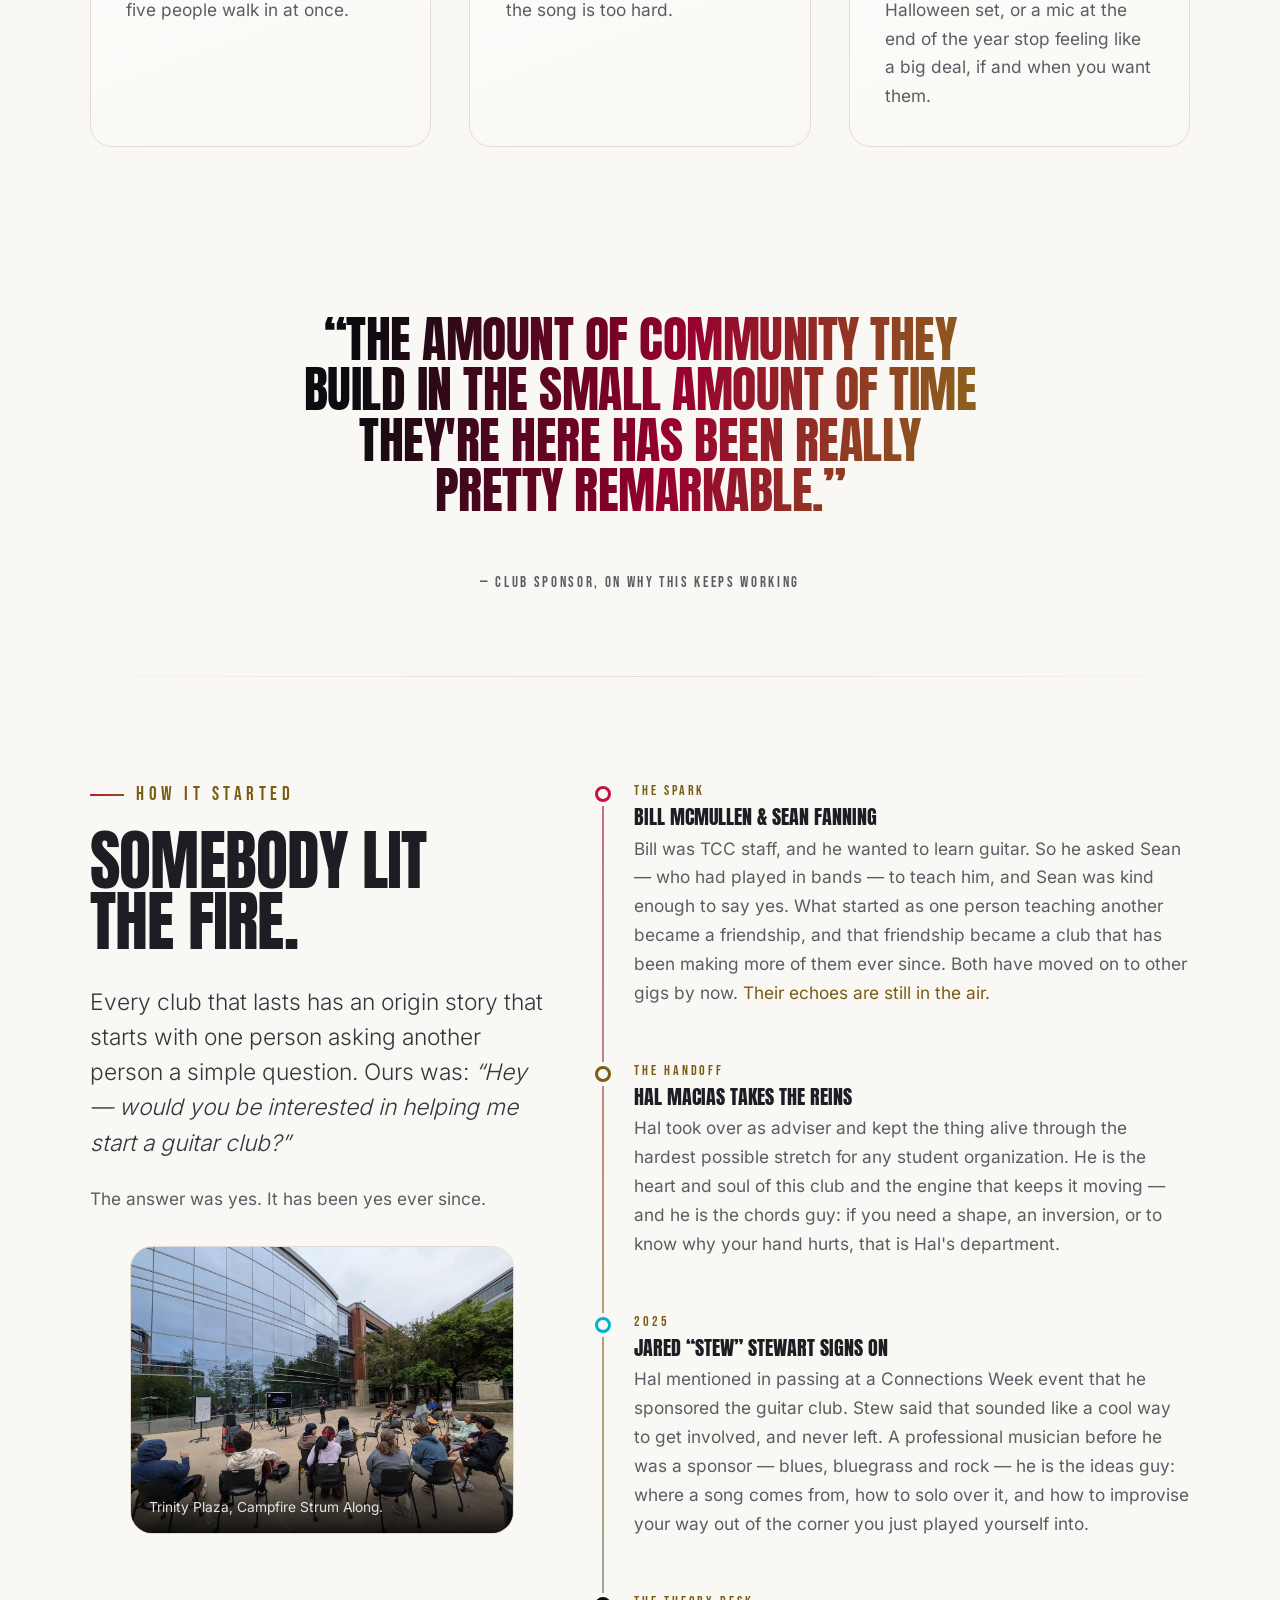
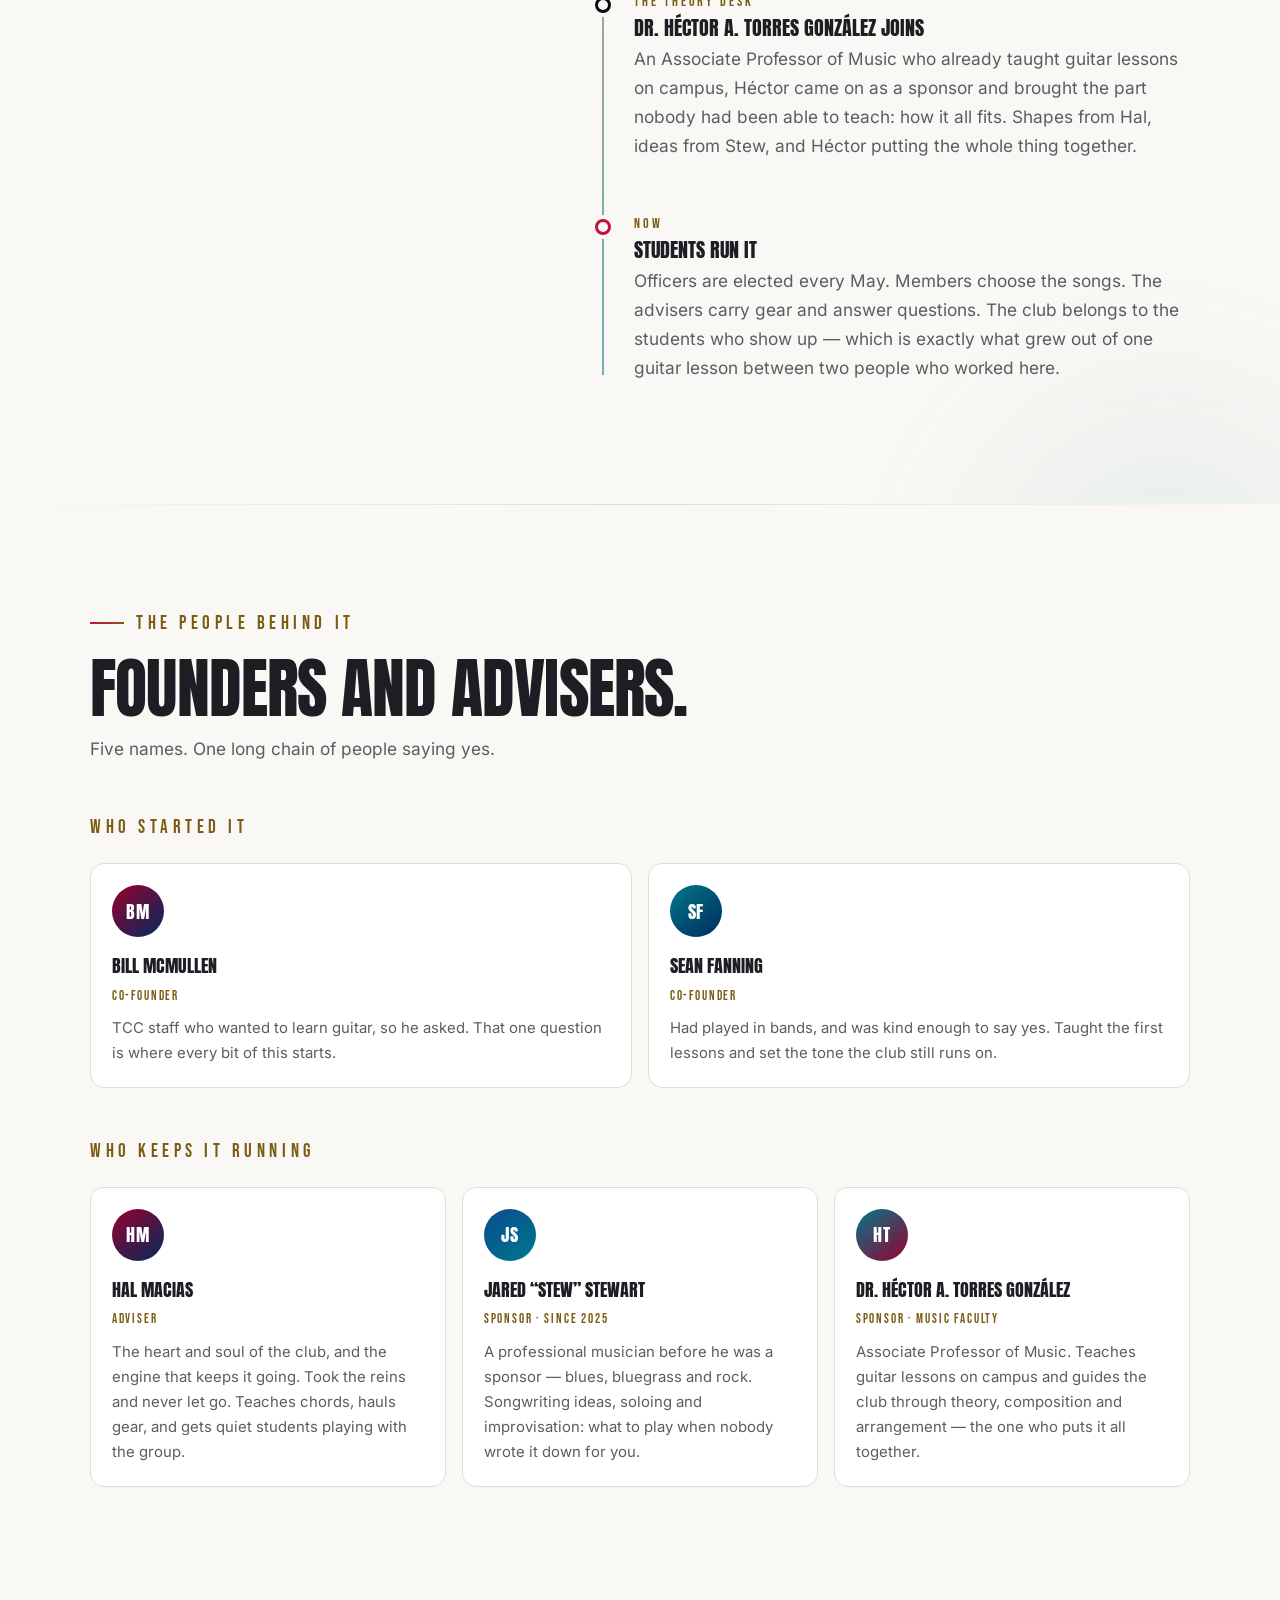
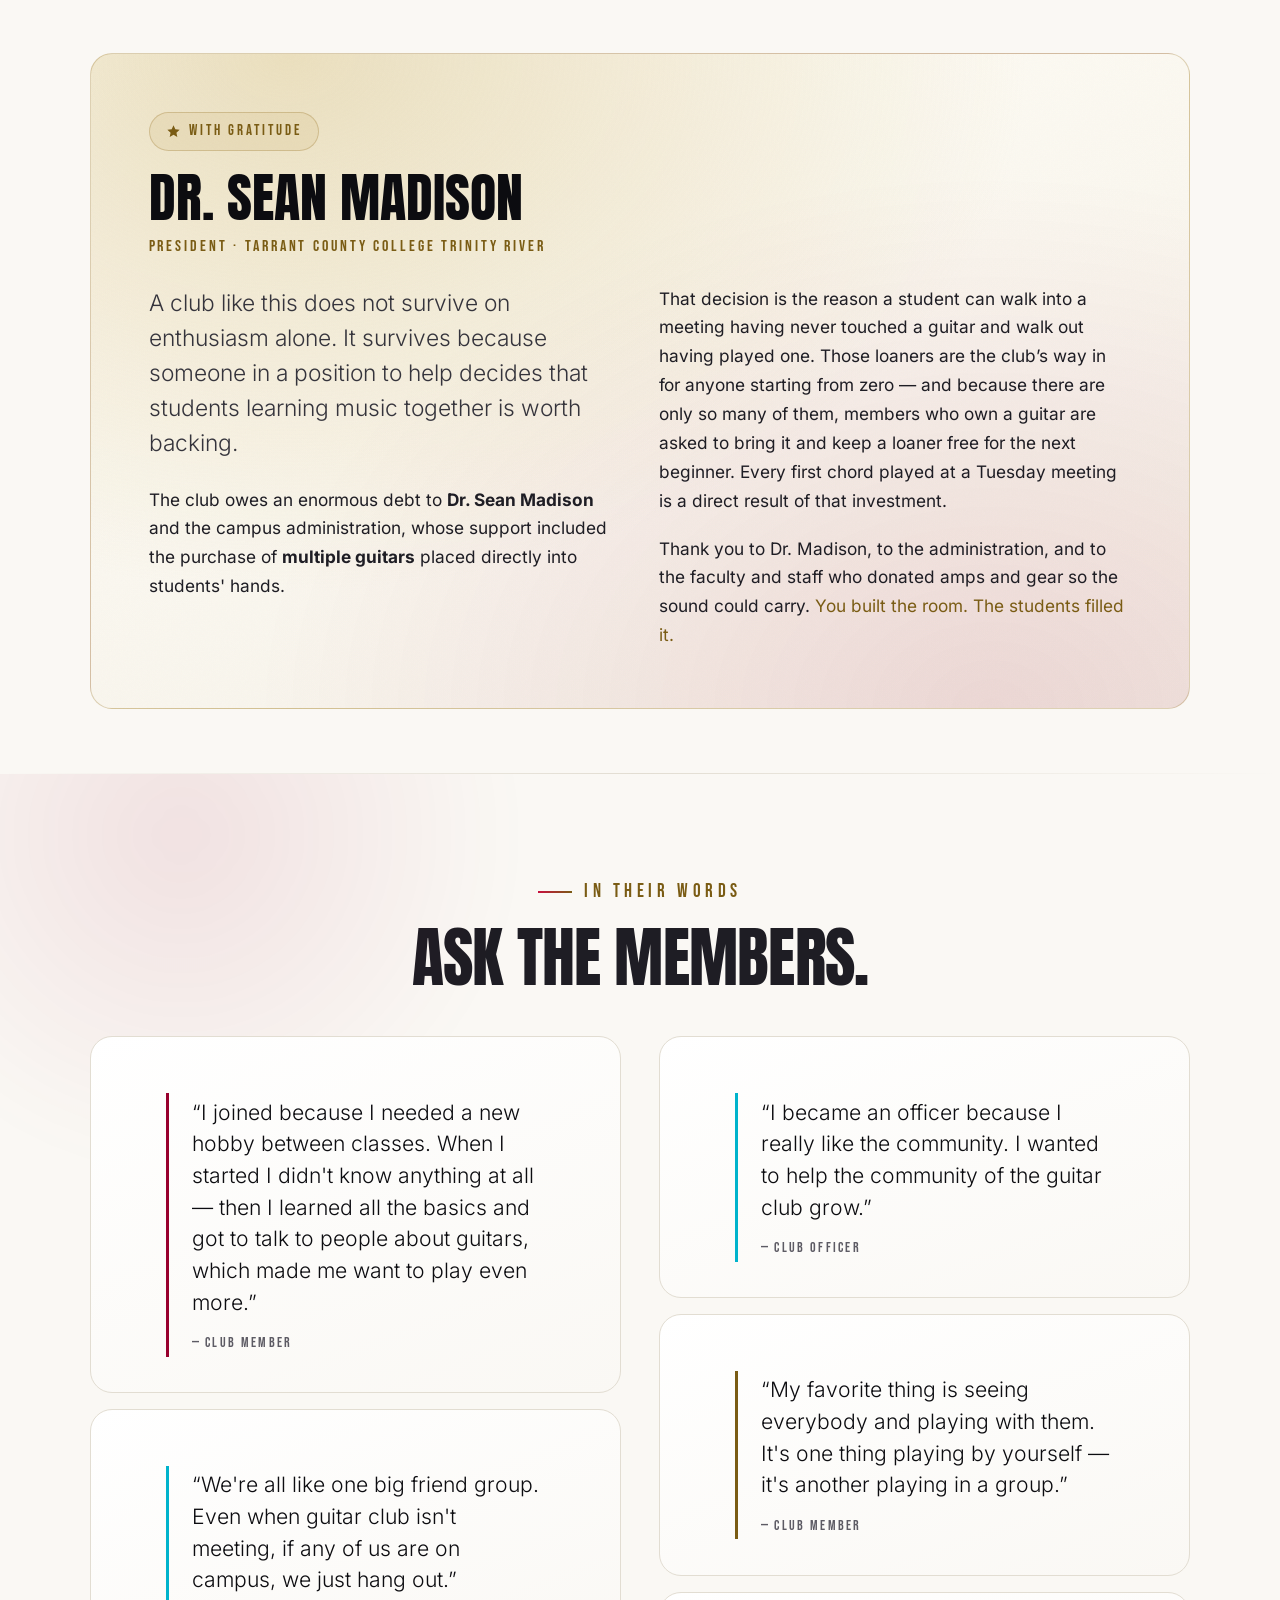
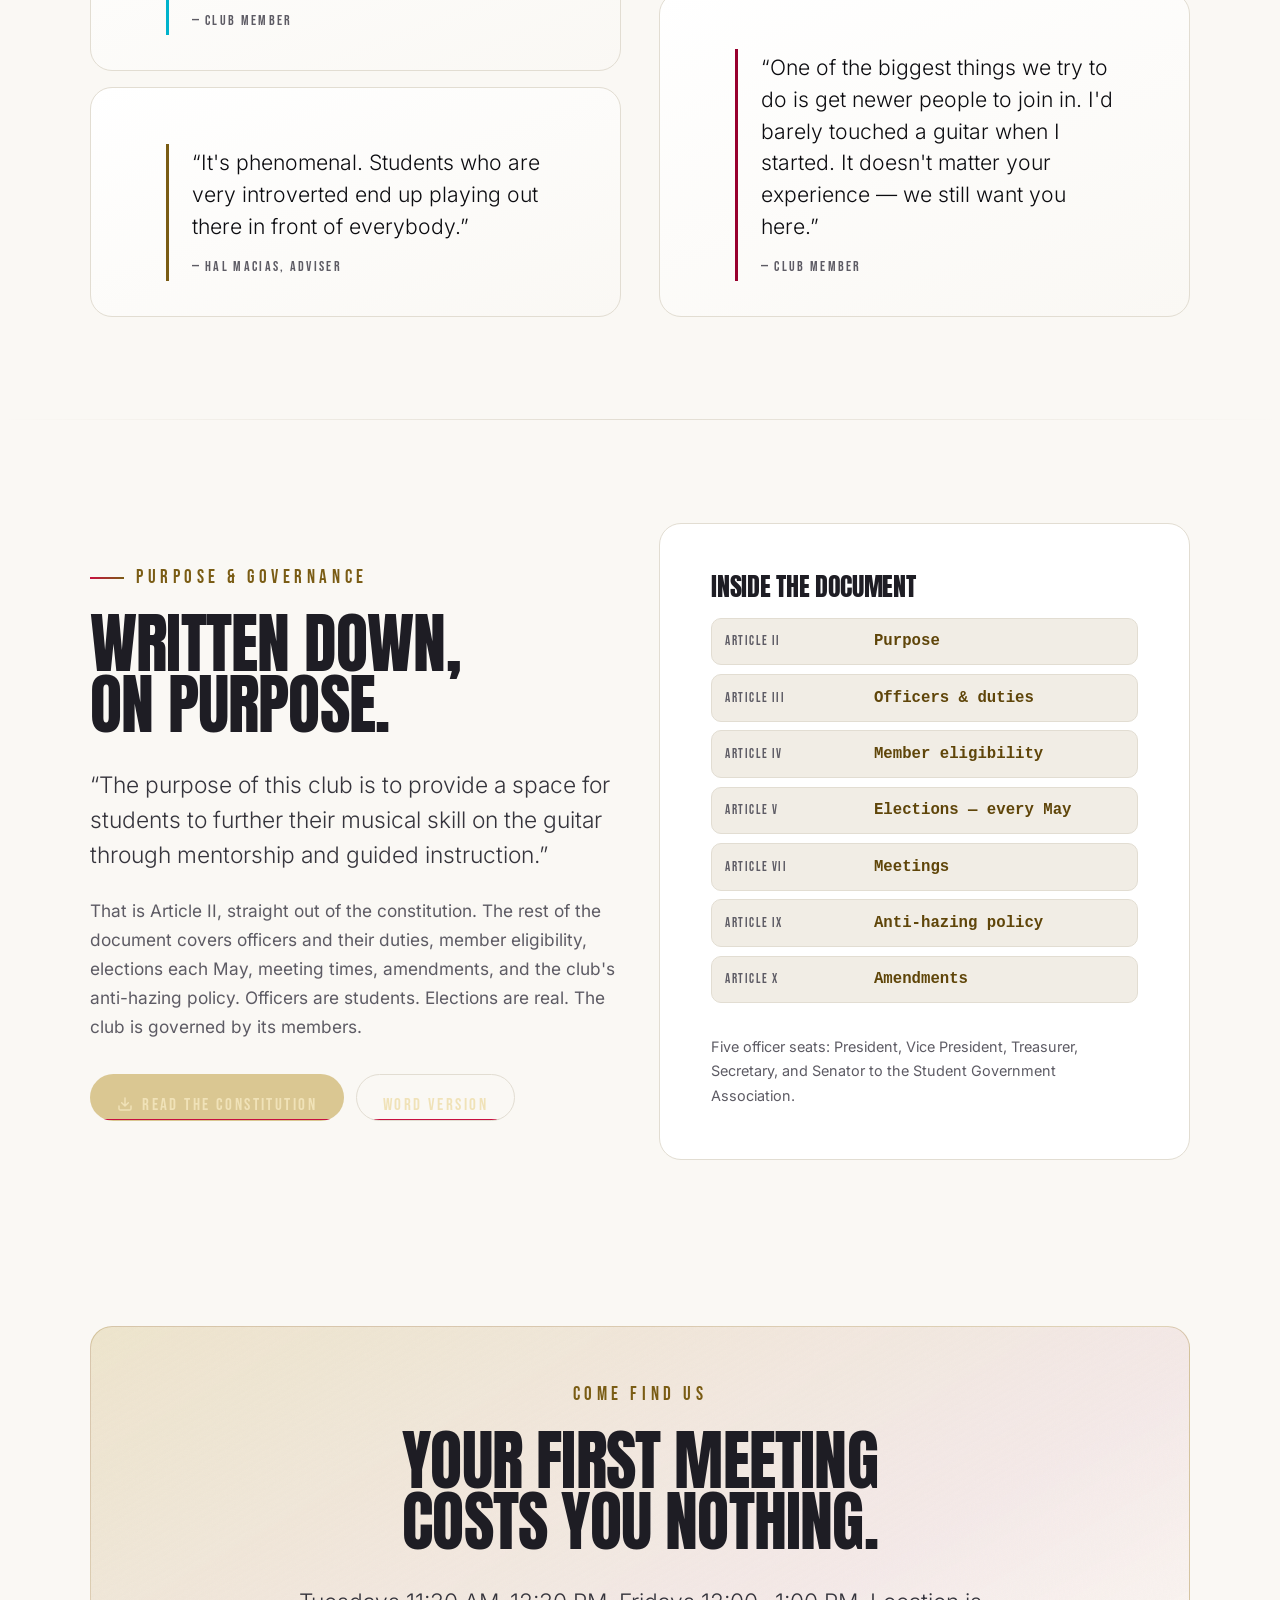
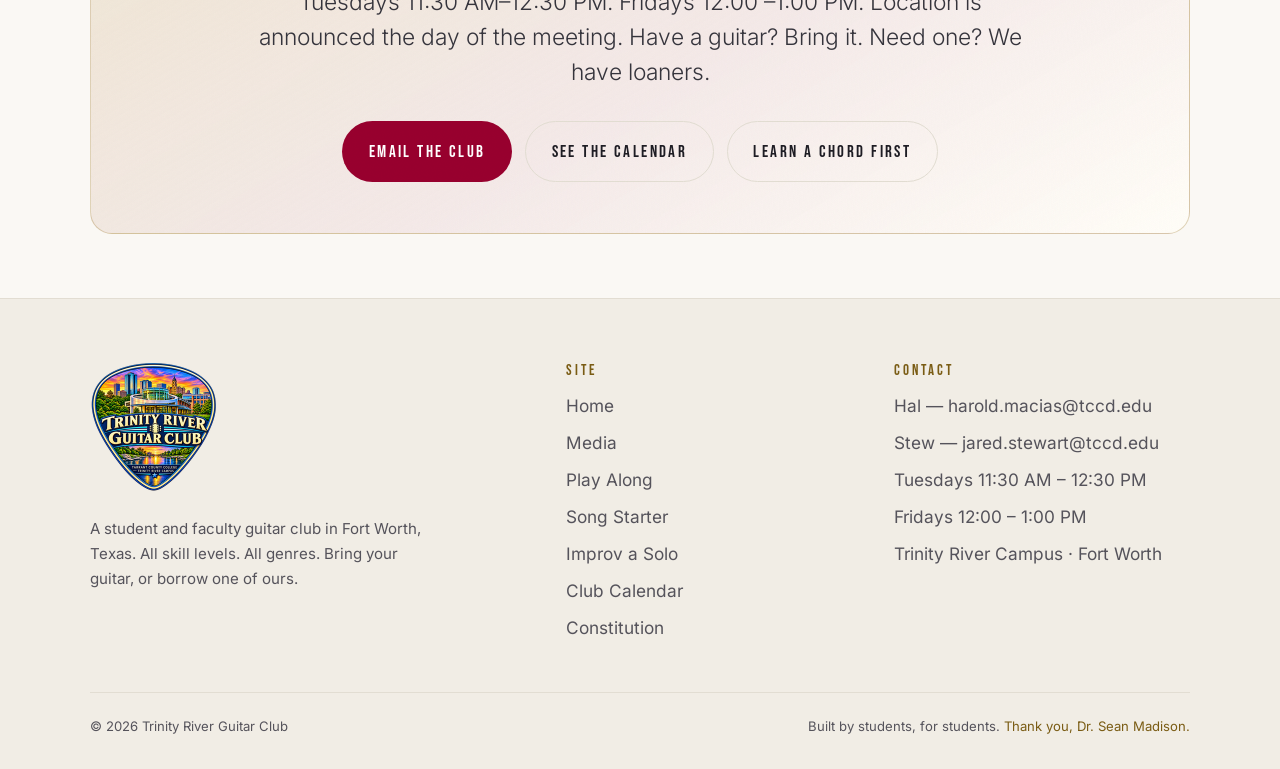
==== commit d0b15d99: "Swap in the updated club logo and let the footer logo open full size Regenerates the favicon, header" ====
--- a/index.html
+++ b/index.html
@@ -536,7 +536,7 @@
   <div class="wrap">
     <div class="foot__grid foot">
       <div>
-        <a href="index.html" aria-label="Trinity River Guitar Club home"><img class="foot__logo" src="trgc-logo-256.png" width="128" height="128" alt="" loading="lazy" decoding="async"></a>
+        <a class="foot__logo-link" href="trgc-logo.webp" data-logo-zoom aria-label="View the club logo full size"><img class="foot__logo" src="trgc-logo-256.png" width="128" height="128" alt="" loading="lazy" decoding="async"></a>
         <p class="dim" style="max-width:38ch;font-size:.94rem">
           A student and faculty guitar club in Fort Worth, Texas. All skill levels. All genres.
           Bring your guitar, or borrow one of ours.
--- a/site.css
+++ b/site.css
@@ -330,6 +330,14 @@
 .brand__mark{ width:34px; height:34px; flex:none; }
 .brand__logo{ width:46px; height:46px; object-fit:contain; }
 .foot__logo{ display:block; width:128px; height:128px; object-fit:contain; margin-bottom:1rem; }
+.foot__logo-link{ display:inline-block; cursor:zoom-in; border-radius:50%; transition:transform .2s var(--ease); }
+.foot__logo-link:hover{ transform:scale(1.05) rotate(-3deg); }
+.foot__logo-link:focus-visible{ outline:3px solid var(--crimson); outline-offset:4px; }
+.logo-zoom{ border:0; padding:0; background:transparent; max-width:none; max-height:none; width:100%; height:100%; }
+.logo-zoom::backdrop{ background:rgba(6,6,8,.92); backdrop-filter:blur(8px); }
+.logo-zoom[open]{ display:grid; place-items:center; }
+.logo-zoom img{ width:min(88vw,88vh,720px); height:auto; filter:drop-shadow(0 30px 60px rgba(0,0,0,.6)); cursor:zoom-out; animation:lbIn .3s var(--ease); }
+.logo-zoom__close{ position:fixed; top:1rem; right:1rem; }
 .brand__txt{ display:flex; flex-direction:column; line-height:1; }
 .brand__name{
   font-family:var(--font-display); text-transform:uppercase;
